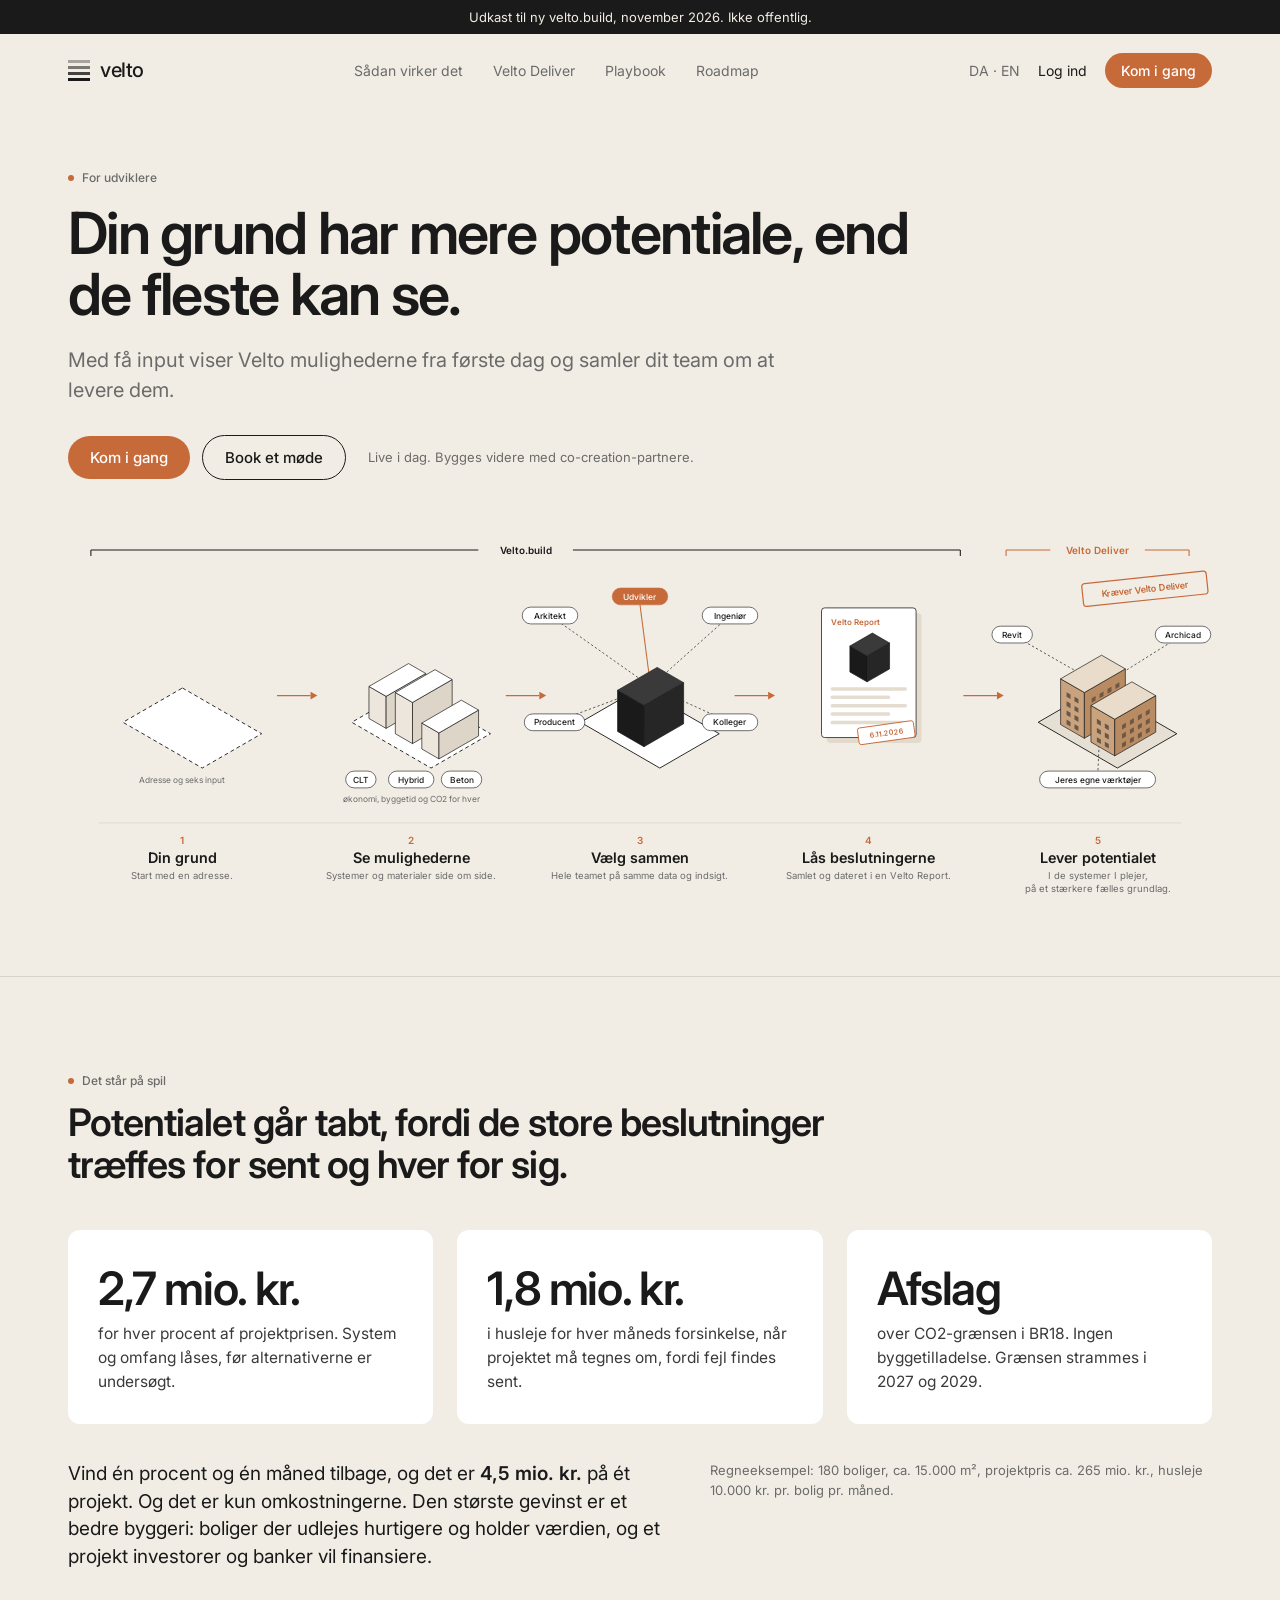
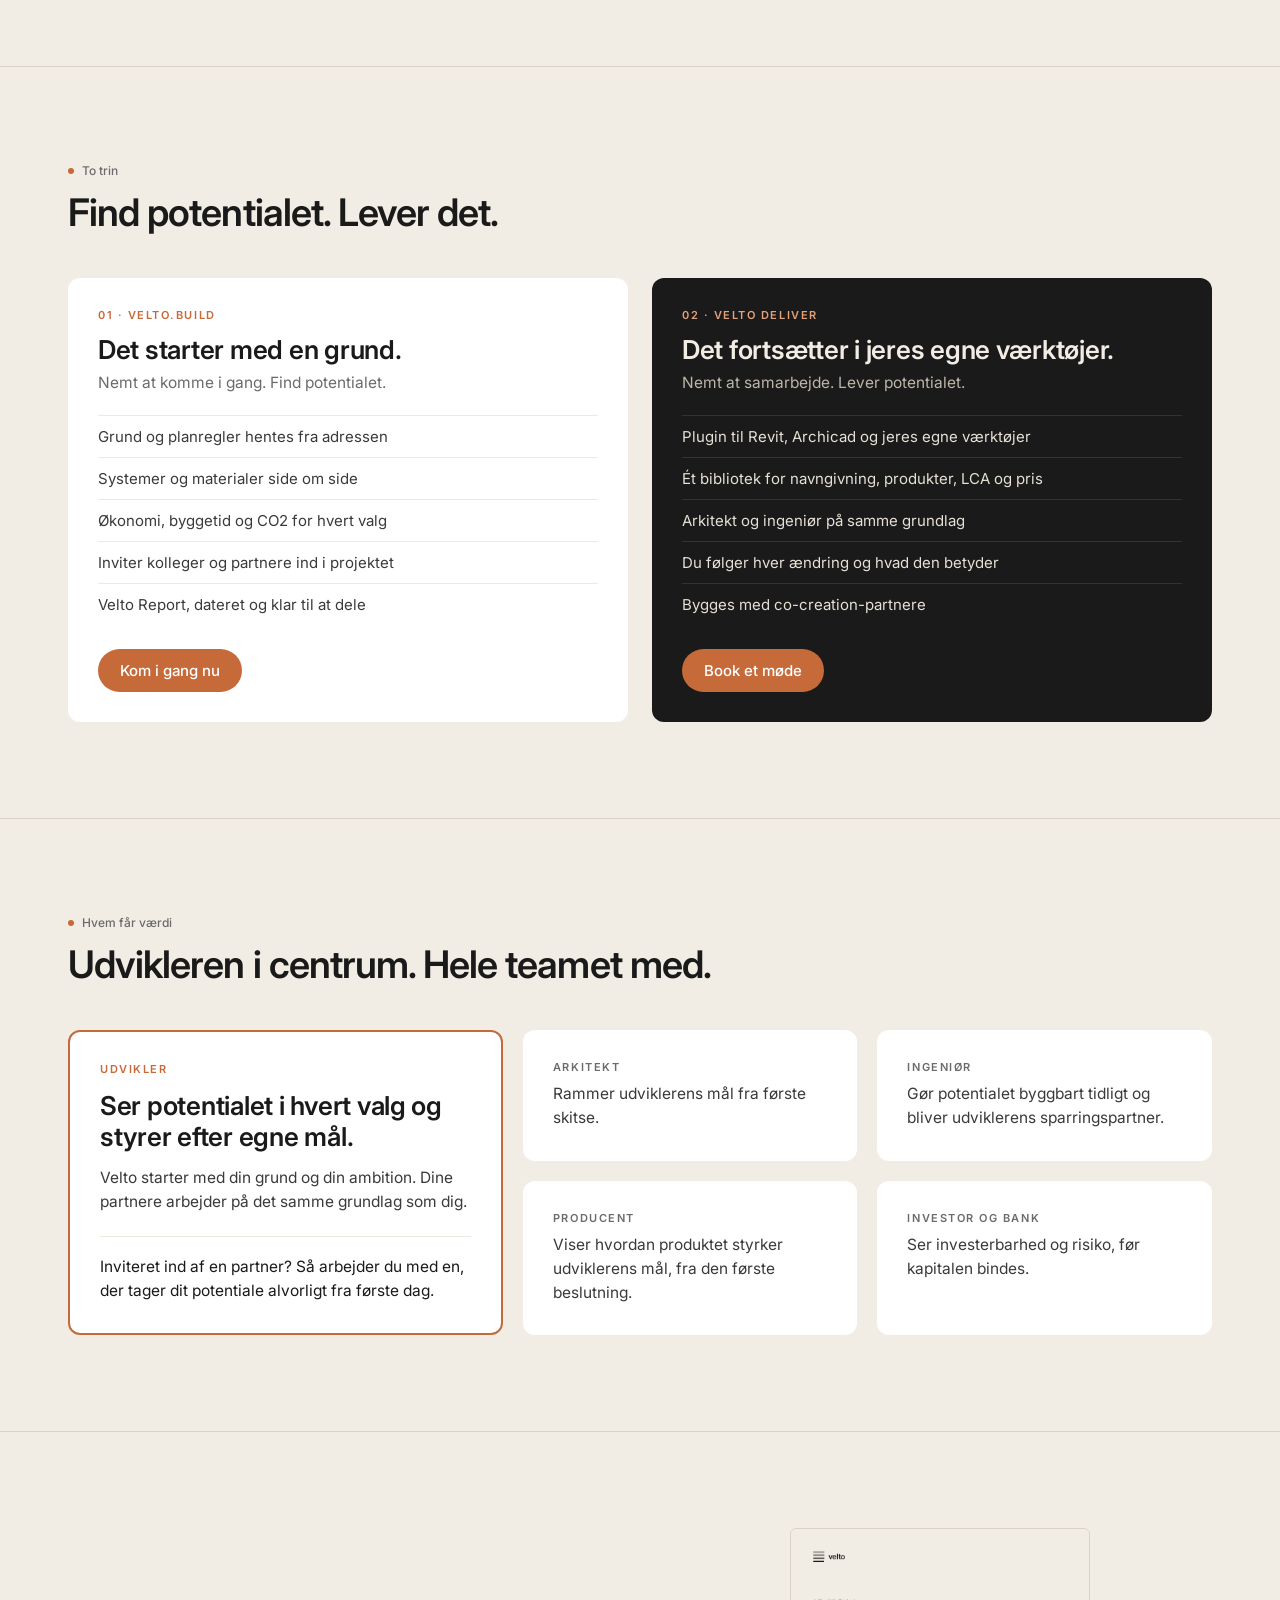
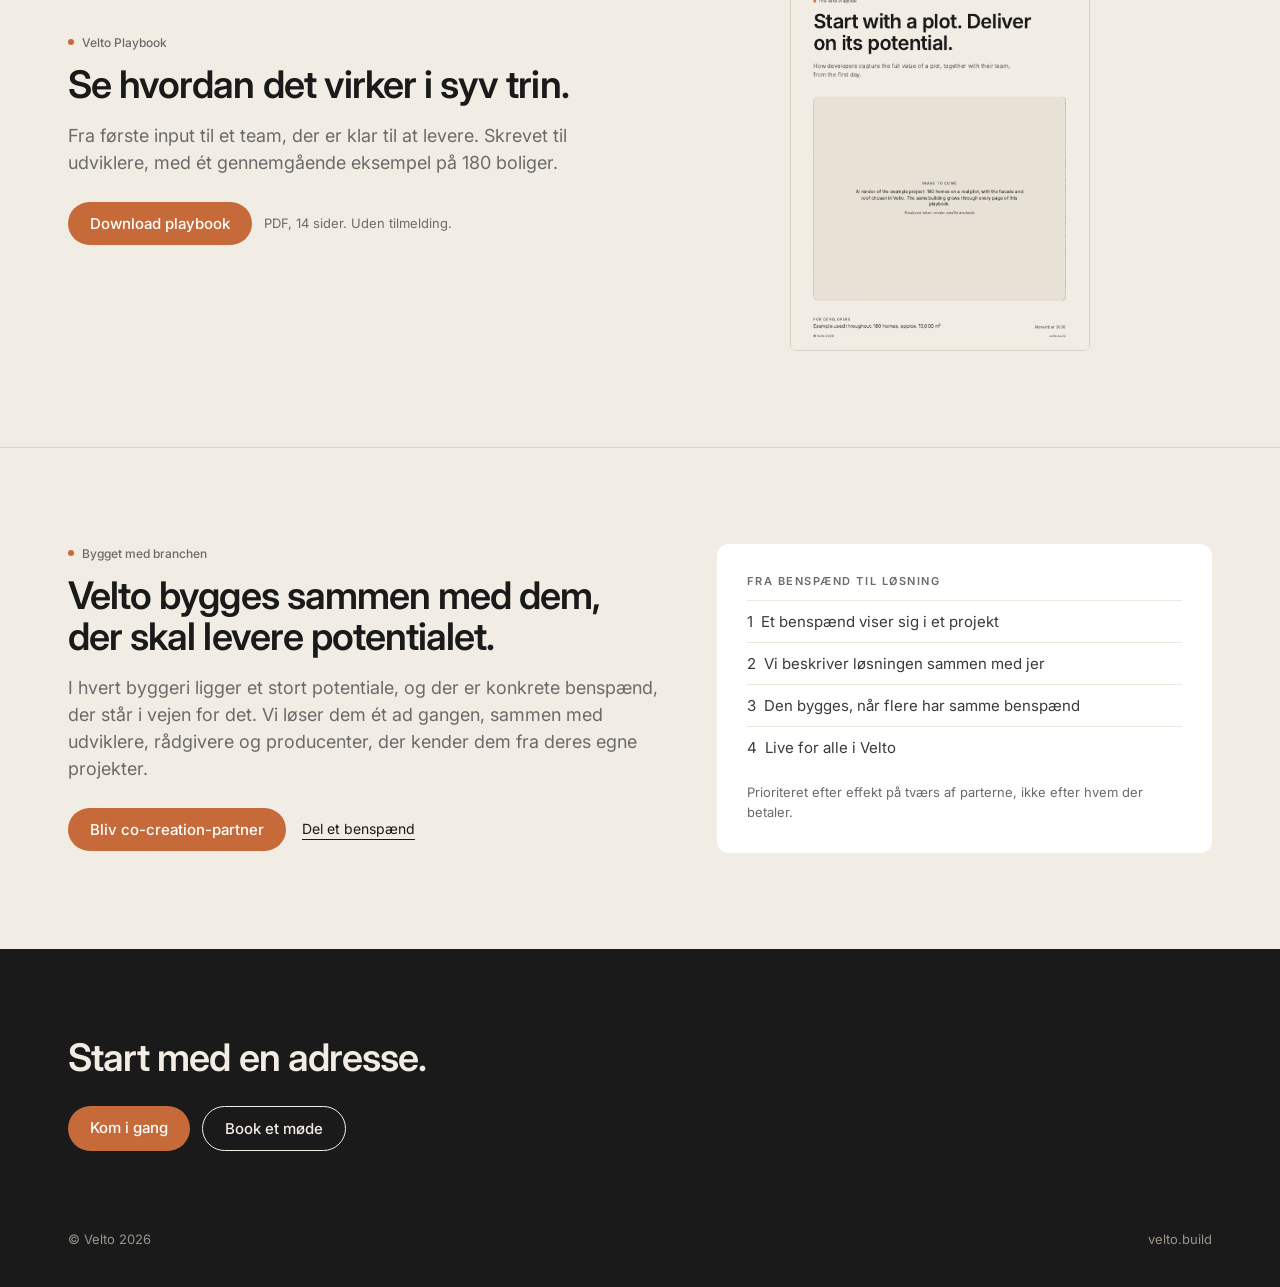
==== index.html @ 4ca46903 "Mobile: single column, stacked five-step model, compact nav" ====
<!doctype html><html lang="da"><head><meta charset="utf-8"><meta name="robots" content="noindex,nofollow"><meta name="viewport" content="width=device-width,initial-scale=1"><title>Velto</title>
<link href="https://fonts.googleapis.com/css2?family=Inter:wght@400;500;600&display=swap" rel="stylesheet">
<style>
:root{--bg:#F2EDE4;--ink:#1A1A1A;--body:#3A3A3A;--muted:#6B6B6B;--ochre:#C76A3A;--line:#D9D2C6}
*{box-sizing:border-box;margin:0;padding:0} body{font-family:Inter,sans-serif;background:var(--bg);color:var(--ink);-webkit-font-smoothing:antialiased}
.w{max-width:1240px;margin:0 auto;padding:0 48px}
nav .w{display:flex;align-items:center;justify-content:space-between;height:72px}
.logo{display:flex;align-items:center;gap:10px;font-size:20px;font-weight:500;letter-spacing:-.02em}
.bars{display:flex;flex-direction:column;gap:3px} .bars span{display:block;width:22px;height:3px;background:var(--ink)}
.bars span:nth-child(1){opacity:.35}.bars span:nth-child(2){opacity:.55}.bars span:nth-child(3){opacity:.8}
.links{display:flex;gap:30px;font-size:14px;color:var(--muted)} .right{display:flex;gap:18px;align-items:center;font-size:14px}
.btn{display:inline-block;background:var(--ochre);color:#fff;font-weight:500;font-size:15px;padding:12px 22px;border-radius:999px}
.btn.o{background:transparent;color:var(--ink);border:1px solid var(--ink)} .btn.s{padding:9px 16px;font-size:14px}
.eb{font-size:12px;color:var(--muted);display:flex;gap:8px;align-items:center;font-weight:500} .eb:before{content:"";width:6px;height:6px;border-radius:50%;background:var(--ochre)}
h1{font-size:58px;font-weight:600;letter-spacing:-.03em;line-height:1.05;max-width:900px}
h2{font-size:38px;font-weight:600;letter-spacing:-.025em;line-height:1.1;max-width:820px}
h3{font-size:19px;font-weight:600;letter-spacing:-.01em}
.lead{font-size:20px;line-height:1.5;color:var(--muted);max-width:760px}
p{font-size:15.5px;line-height:1.55;color:var(--body)}
section{padding:96px 0;border-top:1px solid var(--line)}
.card{background:#fff;border-radius:12px;padding:30px}
.stat b{display:block;font-size:46px;font-weight:600;letter-spacing:-.03em}
ul{list-style:none} li{font-size:15px;padding:11px 0;border-top:1px solid #EEE8DE;color:var(--body)}
.tag{display:inline-block;font-size:12px;font-weight:500;padding:4px 10px;border-radius:999px;border:1px solid var(--muted);color:var(--muted)}
.caps{font-size:11px;font-weight:600;letter-spacing:.14em;text-transform:uppercase}
.model-mob{display:none}
@media (max-width:820px){
 .w{padding:0 20px} nav .w{height:60px} .links{display:none} .right>span:first-child,.right>span:nth-child(2){display:none}
 h1{font-size:36px} h2{font-size:28px} .lead{font-size:17px} section{padding:56px 0} header{padding:36px 0 8px!important}
 .card{padding:22px} .stat b{font-size:36px}
 [style*="grid-template-columns"]{grid-template-columns:1fr!important;gap:16px!important}
 [style*="display:flex"]{flex-wrap:wrap}
 .model-desk{display:none} .model-mob{display:block}
 img{max-width:70%;height:auto} footer{padding:56px 0 28px!important}
}
a{color:inherit;text-decoration:none} .draft{background:#1A1A1A;color:#F2EDE4;font-size:13px;text-align:center;padding:9px} @media (max-width:900px){.links{display:none} h1{font-size:40px} .w{padding:0 22px}}</style></head><body><div class="draft">Udkast til ny velto.build, november 2026. Ikke offentlig.</div>
<nav><div class="w"><div class="logo"><div class="bars"><span></span><span></span><span></span><span></span></div>velto</div>
<div class="links"><span>Sådan virker det</span><span>Velto Deliver</span><span>Playbook</span><span>Roadmap</span></div>
<div class="right"><span style="color:var(--muted)">DA · EN</span><a href="https://app.velto.build/login">Log ind</a><a class="btn s" href="https://app.velto.build/signup">Kom i gang</a></div></div></nav>

<header style="padding:64px 0 24px"><div class="w">
<div class="eb">For udviklere</div>
<h1 style="margin-top:18px">Din grund har mere potentiale, end de fleste kan se.</h1>
<p class="lead" style="margin-top:20px">Med få input viser Velto mulighederne fra første dag og samler dit team om at levere dem.</p>
<div style="display:flex;gap:12px;margin-top:30px;align-items:center"><a class="btn" href="https://app.velto.build/signup">Kom i gang</a><span class="btn o">Book et møde</span><span style="font-size:13px;color:var(--muted);margin-left:10px">Live i dag. Bygges videre med co-creation-partnere.</span></div>
<div class="model-desk" style="margin-top:44px"><svg xmlns="http://www.w3.org/2000/svg" viewBox="0 0 1500 520" width="100%"><rect width="100%" fill="#F2EDE4"/><line x1="30" y1="34" x2="1170" y2="34" stroke="#1A1A1A" stroke-width="1.4"/><line x1="30" y1="34" x2="30" y2="42" stroke="#1A1A1A" stroke-width="1.4"/><line x1="1170" y1="34" x2="1170" y2="42" stroke="#1A1A1A" stroke-width="1.4"/><rect x="538.0" y="22" width="124" height="24" fill="#F2EDE4"/><text x="600.0" y="39" text-anchor="middle" font-family="Inter" font-size="13" font-weight="600" fill="#1A1A1A">Velto.build</text><line x1="1230" y1="34" x2="1470" y2="34" stroke="#C76A3A" stroke-width="1.4"/><line x1="1230" y1="34" x2="1230" y2="42" stroke="#C76A3A" stroke-width="1.4"/><line x1="1470" y1="34" x2="1470" y2="42" stroke="#C76A3A" stroke-width="1.4"/><rect x="1288.0" y="22" width="124" height="24" fill="#F2EDE4"/><text x="1350.0" y="39" text-anchor="middle" font-family="Inter" font-size="13" font-weight="600" fill="#C76A3A">Velto Deliver</text><polygon points="150.0,215.0 253.9,275.0 176.0,320.0 72.1,260.0" fill="#FFFFFF" stroke="#1A1A1A" stroke-width="1.2" stroke-dasharray="5 4"/><text x="150" y="340" text-anchor="middle" font-family="Inter" font-size="11" fill="#6B6B6B">Adresse og seks input</text><polygon points="450.0,215.0 553.9,275.0 476.0,320.0 372.1,260.0" fill="#FFFFFF" stroke="#1A1A1A" stroke-width="1.2" stroke-dasharray="5 4"/><polygon points="394.6,255.0 417.1,268.0 417.1,226.0 394.6,213.0" fill="#ECE6DC" stroke="#1A1A1A" stroke-width="0.9" stroke-linejoin="round"/><polygon points="469.1,238.0 417.1,268.0 417.1,226.0 469.1,196.0" fill="#DDD5C8" stroke="#1A1A1A" stroke-width="0.9" stroke-linejoin="round"/><polygon points="446.5,183.0 469.1,196.0 417.1,226.0 394.6,213.0" fill="#FFFFFF" stroke="#1A1A1A" stroke-width="0.9" stroke-linejoin="round"/><polygon points="429.2,275.0 451.7,288.0 451.7,234.0 429.2,221.0" fill="#ECE6DC" stroke="#1A1A1A" stroke-width="0.9" stroke-linejoin="round"/><polygon points="503.7,258.0 451.7,288.0 451.7,234.0 503.7,204.0" fill="#DDD5C8" stroke="#1A1A1A" stroke-width="0.9" stroke-linejoin="round"/><polygon points="481.2,191.0 503.7,204.0 451.7,234.0 429.2,221.0" fill="#FFFFFF" stroke="#1A1A1A" stroke-width="0.9" stroke-linejoin="round"/><polygon points="463.9,295.0 486.4,308.0 486.4,274.0 463.9,261.0" fill="#ECE6DC" stroke="#1A1A1A" stroke-width="0.9" stroke-linejoin="round"/><polygon points="538.3,278.0 486.4,308.0 486.4,274.0 538.3,244.0" fill="#DDD5C8" stroke="#1A1A1A" stroke-width="0.9" stroke-linejoin="round"/><polygon points="515.8,231.0 538.3,244.0 486.4,274.0 463.9,261.0" fill="#FFFFFF" stroke="#1A1A1A" stroke-width="0.9" stroke-linejoin="round"/><rect x="364.1" y="324" width="39.8" height="22" rx="11" fill="#FFFFFF" stroke="#1A1A1A" stroke-width="0.8"/><text x="384" y="339" text-anchor="middle" font-family="Inter" font-size="11" font-weight="500" fill="#1A1A1A">CLT</text><rect x="420.2" y="324" width="59.6" height="22" rx="11" fill="#FFFFFF" stroke="#1A1A1A" stroke-width="0.8"/><text x="450" y="339" text-anchor="middle" font-family="Inter" font-size="11" font-weight="500" fill="#1A1A1A">Hybrid</text><rect x="489.5" y="324" width="53.0" height="22" rx="11" fill="#FFFFFF" stroke="#1A1A1A" stroke-width="0.8"/><text x="516" y="339" text-anchor="middle" font-family="Inter" font-size="11" font-weight="500" fill="#1A1A1A">Beton</text><text x="450" y="365" text-anchor="middle" font-family="Inter" font-size="11" fill="#6B6B6B">økonomi, byggetid og CO2 for hver</text><polygon points="750.0,215.0 853.9,275.0 776.0,320.0 672.1,260.0" fill="#FFFFFF" stroke="#1A1A1A" stroke-width="1.2" /><line x1="632" y1="120" x2="763.9" y2="213.0" stroke="#1A1A1A" stroke-width="0.9" stroke-dasharray="3 3"/><line x1="868" y1="120" x2="763.9" y2="213.0" stroke="#1A1A1A" stroke-width="0.9" stroke-dasharray="3 3"/><line x1="638" y1="260" x2="763.9" y2="213.0" stroke="#1A1A1A" stroke-width="0.9" stroke-dasharray="3 3"/><line x1="868" y1="260" x2="763.9" y2="213.0" stroke="#1A1A1A" stroke-width="0.9" stroke-dasharray="3 3"/><line x1="750" y1="106" x2="763.9" y2="213.0" stroke="#C76A3A" stroke-width="1.4"/><polygon points="720.6,272.0 755.2,292.0 755.2,238.0 720.6,218.0" fill="#1A1A1A" stroke="#1A1A1A" stroke-width="0.9" stroke-linejoin="round"/><polygon points="807.2,262.0 755.2,292.0 755.2,238.0 807.2,208.0" fill="#262626" stroke="#1A1A1A" stroke-width="0.9" stroke-linejoin="round"/><polygon points="772.5,188.0 807.2,208.0 755.2,238.0 720.6,218.0" fill="#3A3A3A" stroke="#1A1A1A" stroke-width="0.9" stroke-linejoin="round"/><rect x="595.6" y="109" width="72.8" height="22" rx="11" fill="#FFFFFF" stroke="#1A1A1A" stroke-width="0.8"/><text x="632" y="124" text-anchor="middle" font-family="Inter" font-size="11" font-weight="500" fill="#1A1A1A">Arkitekt</text><rect x="831.6" y="109" width="72.8" height="22" rx="11" fill="#FFFFFF" stroke="#1A1A1A" stroke-width="0.8"/><text x="868" y="124" text-anchor="middle" font-family="Inter" font-size="11" font-weight="500" fill="#1A1A1A">Ingeniør</text><rect x="598.3" y="249" width="79.4" height="22" rx="11" fill="#FFFFFF" stroke="#1A1A1A" stroke-width="0.8"/><text x="638" y="264" text-anchor="middle" font-family="Inter" font-size="11" font-weight="500" fill="#1A1A1A">Producent</text><rect x="831.6" y="249" width="72.8" height="22" rx="11" fill="#FFFFFF" stroke="#1A1A1A" stroke-width="0.8"/><text x="868" y="264" text-anchor="middle" font-family="Inter" font-size="11" font-weight="500" fill="#1A1A1A">Kolleger</text><rect x="713.6" y="84" width="72.8" height="22" rx="11" fill="#C76A3A" stroke="#C76A3A" stroke-width="0.8"/><text x="750" y="99" text-anchor="middle" font-family="Inter" font-size="11" font-weight="500" fill="#FFFFFF">Udvikler</text><rect x="995" y="117" width="124" height="170" rx="4" fill="#E2DACD"/><rect x="988" y="110" width="124" height="170" rx="4" fill="#FFFFFF" stroke="#1A1A1A" stroke-width="1"/><text x="1000" y="132" font-family="Inter" font-size="10.5" font-weight="600" fill="#C76A3A">Velto Report</text><polygon points="1025.2,194.0 1047.7,207.0 1047.7,173.0 1025.2,160.0" fill="#1A1A1A" stroke="#1A1A1A" stroke-width="0.9" stroke-linejoin="round"/><polygon points="1077.2,190.0 1047.7,207.0 1047.7,173.0 1077.2,156.0" fill="#262626" stroke="#1A1A1A" stroke-width="0.9" stroke-linejoin="round"/><polygon points="1054.7,143.0 1077.2,156.0 1047.7,173.0 1025.2,160.0" fill="#3A3A3A" stroke="#1A1A1A" stroke-width="0.9" stroke-linejoin="round"/><rect x="1000" y="214" width="100" height="4.5" rx="2" fill="#E3DCCF"/><rect x="1000" y="225" width="78" height="4.5" rx="2" fill="#E3DCCF"/><rect x="1000" y="236" width="100" height="4.5" rx="2" fill="#E3DCCF"/><rect x="1000" y="247" width="78" height="4.5" rx="2" fill="#E3DCCF"/><rect x="1000" y="258" width="100" height="4.5" rx="2" fill="#E3DCCF"/><g transform="rotate(-8 1106 272)"><rect x="1036" y="258" width="74" height="22" rx="3" fill="#FFFFFF" stroke="#C76A3A" stroke-width="1.2"/><text x="1073" y="273" text-anchor="middle" font-family="Inter" font-size="9.5" font-weight="600" fill="#C76A3A">6.11.2026</text></g><polygon points="1350.0,215.0 1453.9,275.0 1376.0,320.0 1272.1,260.0" fill="#E6E0D4" stroke="#1A1A1A" stroke-width="1.2" /><line x1="1238" y1="145" x2="1355.2" y2="212.0" stroke="#1A1A1A" stroke-width="0.9" stroke-dasharray="3 3"/><line x1="1462" y1="145" x2="1355.2" y2="212.0" stroke="#1A1A1A" stroke-width="0.9" stroke-dasharray="3 3"/><line x1="1350" y1="335" x2="1355.2" y2="212.0" stroke="#1A1A1A" stroke-width="0.9" stroke-dasharray="3 3"/><polygon points="1301.5,263.0 1332.7,281.0 1332.7,221.0 1301.5,203.0" fill="#C9A27E" stroke="#1A1A1A" stroke-width="0.9" stroke-linejoin="round"/><polygon points="1386.4,250.0 1332.7,281.0 1332.7,221.0 1386.4,190.0" fill="#B88B63" stroke="#1A1A1A" stroke-width="0.9" stroke-linejoin="round"/><polygon points="1355.2,172.0 1386.4,190.0 1332.7,221.0 1301.5,203.0" fill="#E9DCCB" stroke="#1A1A1A" stroke-width="0.9" stroke-linejoin="round"/><polygon points="1309.3,262.5 1314.5,265.5 1314.5,259.5 1309.3,256.5" fill="#1A1A1A" opacity=".55"/><polygon points="1319.7,268.5 1324.9,271.5 1324.9,265.5 1319.7,262.5" fill="#1A1A1A" opacity=".55"/><polygon points="1378.6,249.5 1373.4,252.5 1373.4,246.5 1378.6,243.5" fill="#1A1A1A" opacity=".45"/><polygon points="1368.2,255.5 1363.0,258.5 1363.0,252.5 1368.2,249.5" fill="#1A1A1A" opacity=".45"/><polygon points="1357.8,261.5 1352.6,264.5 1352.6,258.5 1357.8,255.5" fill="#1A1A1A" opacity=".45"/><polygon points="1347.4,267.5 1342.2,270.5 1342.2,264.5 1347.4,261.5" fill="#1A1A1A" opacity=".45"/><polygon points="1309.3,250.5 1314.5,253.5 1314.5,247.5 1309.3,244.5" fill="#1A1A1A" opacity=".55"/><polygon points="1319.7,256.5 1324.9,259.5 1324.9,253.5 1319.7,250.5" fill="#1A1A1A" opacity=".55"/><polygon points="1378.6,237.5 1373.4,240.5 1373.4,234.5 1378.6,231.5" fill="#1A1A1A" opacity=".45"/><polygon points="1368.2,243.5 1363.0,246.5 1363.0,240.5 1368.2,237.5" fill="#1A1A1A" opacity=".45"/><polygon points="1357.8,249.5 1352.6,252.5 1352.6,246.5 1357.8,243.5" fill="#1A1A1A" opacity=".45"/><polygon points="1347.4,255.5 1342.2,258.5 1342.2,252.5 1347.4,249.5" fill="#1A1A1A" opacity=".45"/><polygon points="1309.3,238.5 1314.5,241.5 1314.5,235.5 1309.3,232.5" fill="#1A1A1A" opacity=".55"/><polygon points="1319.7,244.5 1324.9,247.5 1324.9,241.5 1319.7,238.5" fill="#1A1A1A" opacity=".55"/><polygon points="1378.6,225.5 1373.4,228.5 1373.4,222.5 1378.6,219.5" fill="#1A1A1A" opacity=".45"/><polygon points="1368.2,231.5 1363.0,234.5 1363.0,228.5 1368.2,225.5" fill="#1A1A1A" opacity=".45"/><polygon points="1357.8,237.5 1352.6,240.5 1352.6,234.5 1357.8,231.5" fill="#1A1A1A" opacity=".45"/><polygon points="1347.4,243.5 1342.2,246.5 1342.2,240.5 1347.4,237.5" fill="#1A1A1A" opacity=".45"/><polygon points="1309.3,226.5 1314.5,229.5 1314.5,223.5 1309.3,220.5" fill="#1A1A1A" opacity=".55"/><polygon points="1319.7,232.5 1324.9,235.5 1324.9,229.5 1319.7,226.5" fill="#1A1A1A" opacity=".55"/><polygon points="1378.6,213.5 1373.4,216.5 1373.4,210.5 1378.6,207.5" fill="#1A1A1A" opacity=".45"/><polygon points="1368.2,219.5 1363.0,222.5 1363.0,216.5 1368.2,213.5" fill="#1A1A1A" opacity=".45"/><polygon points="1357.8,225.5 1352.6,228.5 1352.6,222.5 1357.8,219.5" fill="#1A1A1A" opacity=".45"/><polygon points="1347.4,231.5 1342.2,234.5 1342.2,228.5 1347.4,225.5" fill="#1A1A1A" opacity=".45"/><polygon points="1341.3,286.0 1372.5,304.0 1372.5,256.0 1341.3,238.0" fill="#C9A27E" stroke="#1A1A1A" stroke-width="0.9" stroke-linejoin="round"/><polygon points="1426.2,273.0 1372.5,304.0 1372.5,256.0 1426.2,225.0" fill="#B88B63" stroke="#1A1A1A" stroke-width="0.9" stroke-linejoin="round"/><polygon points="1395.0,207.0 1426.2,225.0 1372.5,256.0 1341.3,238.0" fill="#E9DCCB" stroke="#1A1A1A" stroke-width="0.9" stroke-linejoin="round"/><polygon points="1349.1,285.5 1354.3,288.5 1354.3,282.5 1349.1,279.5" fill="#1A1A1A" opacity=".55"/><polygon points="1359.5,291.5 1364.7,294.5 1364.7,288.5 1359.5,285.5" fill="#1A1A1A" opacity=".55"/><polygon points="1418.4,272.5 1413.2,275.5 1413.2,269.5 1418.4,266.5" fill="#1A1A1A" opacity=".45"/><polygon points="1408.0,278.5 1402.8,281.5 1402.8,275.5 1408.0,272.5" fill="#1A1A1A" opacity=".45"/><polygon points="1397.6,284.5 1392.4,287.5 1392.4,281.5 1397.6,278.5" fill="#1A1A1A" opacity=".45"/><polygon points="1387.2,290.5 1382.0,293.5 1382.0,287.5 1387.2,284.5" fill="#1A1A1A" opacity=".45"/><polygon points="1349.1,273.5 1354.3,276.5 1354.3,270.5 1349.1,267.5" fill="#1A1A1A" opacity=".55"/><polygon points="1359.5,279.5 1364.7,282.5 1364.7,276.5 1359.5,273.5" fill="#1A1A1A" opacity=".55"/><polygon points="1418.4,260.5 1413.2,263.5 1413.2,257.5 1418.4,254.5" fill="#1A1A1A" opacity=".45"/><polygon points="1408.0,266.5 1402.8,269.5 1402.8,263.5 1408.0,260.5" fill="#1A1A1A" opacity=".45"/><polygon points="1397.6,272.5 1392.4,275.5 1392.4,269.5 1397.6,266.5" fill="#1A1A1A" opacity=".45"/><polygon points="1387.2,278.5 1382.0,281.5 1382.0,275.5 1387.2,272.5" fill="#1A1A1A" opacity=".45"/><polygon points="1349.1,261.5 1354.3,264.5 1354.3,258.5 1349.1,255.5" fill="#1A1A1A" opacity=".55"/><polygon points="1359.5,267.5 1364.7,270.5 1364.7,264.5 1359.5,261.5" fill="#1A1A1A" opacity=".55"/><polygon points="1418.4,248.5 1413.2,251.5 1413.2,245.5 1418.4,242.5" fill="#1A1A1A" opacity=".45"/><polygon points="1408.0,254.5 1402.8,257.5 1402.8,251.5 1408.0,248.5" fill="#1A1A1A" opacity=".45"/><polygon points="1397.6,260.5 1392.4,263.5 1392.4,257.5 1397.6,254.5" fill="#1A1A1A" opacity=".45"/><polygon points="1387.2,266.5 1382.0,269.5 1382.0,263.5 1387.2,260.5" fill="#1A1A1A" opacity=".45"/><rect x="1211.5" y="134" width="53.0" height="22" rx="11" fill="#FFFFFF" stroke="#1A1A1A" stroke-width="0.8"/><text x="1238" y="149" text-anchor="middle" font-family="Inter" font-size="11" font-weight="500" fill="#1A1A1A">Revit</text><rect x="1425.6" y="134" width="72.8" height="22" rx="11" fill="#FFFFFF" stroke="#1A1A1A" stroke-width="0.8"/><text x="1462" y="149" text-anchor="middle" font-family="Inter" font-size="11" font-weight="500" fill="#1A1A1A">Archicad</text><rect x="1274.0" y="324" width="152.0" height="22" rx="11" fill="#FFFFFF" stroke="#1A1A1A" stroke-width="0.8"/><text x="1350" y="339" text-anchor="middle" font-family="Inter" font-size="11" font-weight="500" fill="#1A1A1A">Jeres egne værktøjer</text><g transform="rotate(-6 1412 85)"><rect x="1330" y="70" width="164" height="30" rx="4" fill="#F2EDE4" stroke="#C76A3A" stroke-width="1.6"/><text x="1412" y="90" text-anchor="middle" font-family="Inter" font-size="12" font-weight="600" fill="#C76A3A">Kræver Velto Deliver</text></g><line x1="274" y1="225" x2="318" y2="225" stroke="#C76A3A" stroke-width="1.6"/><polygon points="318,220 327,225 318,230" fill="#C76A3A"/><line x1="574" y1="225" x2="618" y2="225" stroke="#C76A3A" stroke-width="1.6"/><polygon points="618,220 627,225 618,230" fill="#C76A3A"/><line x1="874" y1="225" x2="918" y2="225" stroke="#C76A3A" stroke-width="1.6"/><polygon points="918,220 927,225 918,230" fill="#C76A3A"/><line x1="1174" y1="225" x2="1218" y2="225" stroke="#C76A3A" stroke-width="1.6"/><polygon points="1218,220 1227,225 1218,230" fill="#C76A3A"/><line x1="40" y1="392" x2="1460" y2="392" stroke="#D9D2C6" stroke-width="1"/><text x="150" y="420" text-anchor="middle" font-family="Inter" font-size="13" font-weight="600" fill="#C76A3A">1</text><text x="150" y="444" text-anchor="middle" font-family="Inter" font-size="19" font-weight="600" fill="#1A1A1A">Din grund</text><text x="150" y="466" text-anchor="middle" font-family="Inter" font-size="12.5" fill="#6B6B6B">Start med en adresse.</text><text x="450" y="420" text-anchor="middle" font-family="Inter" font-size="13" font-weight="600" fill="#C76A3A">2</text><text x="450" y="444" text-anchor="middle" font-family="Inter" font-size="19" font-weight="600" fill="#1A1A1A">Se mulighederne</text><text x="450" y="466" text-anchor="middle" font-family="Inter" font-size="12.5" fill="#6B6B6B">Systemer og materialer side om side.</text><text x="750" y="420" text-anchor="middle" font-family="Inter" font-size="13" font-weight="600" fill="#C76A3A">3</text><text x="750" y="444" text-anchor="middle" font-family="Inter" font-size="19" font-weight="600" fill="#1A1A1A">Vælg sammen</text><text x="750" y="466" text-anchor="middle" font-family="Inter" font-size="12.5" fill="#6B6B6B">Hele teamet på samme data og indsigt.</text><text x="1050" y="420" text-anchor="middle" font-family="Inter" font-size="13" font-weight="600" fill="#C76A3A">4</text><text x="1050" y="444" text-anchor="middle" font-family="Inter" font-size="19" font-weight="600" fill="#1A1A1A">Lås beslutningerne</text><text x="1050" y="466" text-anchor="middle" font-family="Inter" font-size="12.5" fill="#6B6B6B">Samlet og dateret i en Velto Report.</text><text x="1350" y="420" text-anchor="middle" font-family="Inter" font-size="13" font-weight="600" fill="#C76A3A">5</text><text x="1350" y="444" text-anchor="middle" font-family="Inter" font-size="19" font-weight="600" fill="#1A1A1A">Lever potentialet</text><text x="1350" y="466" text-anchor="middle" font-family="Inter" font-size="12.5" fill="#6B6B6B">I de systemer I plejer,</text><text x="1350" y="483" text-anchor="middle" font-family="Inter" font-size="12.5" fill="#6B6B6B">på et stærkere fælles grundlag.</text></svg></div><div style="margin-top:28px"><div class="model-mob"><div class="caps" style="border-top:2px solid #1A1A1A;padding-top:8px">Velto.build</div><div style="padding:18px 0 26px;text-align:center"><svg style="width:100%;max-width:360px;height:auto;display:block;margin:0 auto" xmlns="http://www.w3.org/2000/svg" viewBox="-25 155 350 200"><polygon points="150.0,215.0 253.9,275.0 176.0,320.0 72.1,260.0" fill="#FFFFFF" stroke="#1A1A1A" stroke-width="1.2" stroke-dasharray="5 4"/><text x="150" y="340" text-anchor="middle" font-family="Inter" font-size="11" fill="#6B6B6B">Adresse og seks input</text></svg><div style="font-size:13px;font-weight:600;color:#C76A3A;margin-top:6px">1</div><h3 style="font-size:21px">Din grund</h3><p style="color:#6B6B6B;font-size:15px">Start med en adresse.</p></div><div style="padding:18px 0 26px;text-align:center"><svg style="width:100%;max-width:360px;height:auto;display:block;margin:0 auto" xmlns="http://www.w3.org/2000/svg" viewBox="275 145 350 230"><polygon points="450.0,215.0 553.9,275.0 476.0,320.0 372.1,260.0" fill="#FFFFFF" stroke="#1A1A1A" stroke-width="1.2" stroke-dasharray="5 4"/><polygon points="394.6,255.0 417.1,268.0 417.1,226.0 394.6,213.0" fill="#ECE6DC" stroke="#1A1A1A" stroke-width="0.9" stroke-linejoin="round"/><polygon points="469.1,238.0 417.1,268.0 417.1,226.0 469.1,196.0" fill="#DDD5C8" stroke="#1A1A1A" stroke-width="0.9" stroke-linejoin="round"/><polygon points="446.5,183.0 469.1,196.0 417.1,226.0 394.6,213.0" fill="#FFFFFF" stroke="#1A1A1A" stroke-width="0.9" stroke-linejoin="round"/><polygon points="429.2,275.0 451.7,288.0 451.7,234.0 429.2,221.0" fill="#ECE6DC" stroke="#1A1A1A" stroke-width="0.9" stroke-linejoin="round"/><polygon points="503.7,258.0 451.7,288.0 451.7,234.0 503.7,204.0" fill="#DDD5C8" stroke="#1A1A1A" stroke-width="0.9" stroke-linejoin="round"/><polygon points="481.2,191.0 503.7,204.0 451.7,234.0 429.2,221.0" fill="#FFFFFF" stroke="#1A1A1A" stroke-width="0.9" stroke-linejoin="round"/><polygon points="463.9,295.0 486.4,308.0 486.4,274.0 463.9,261.0" fill="#ECE6DC" stroke="#1A1A1A" stroke-width="0.9" stroke-linejoin="round"/><polygon points="538.3,278.0 486.4,308.0 486.4,274.0 538.3,244.0" fill="#DDD5C8" stroke="#1A1A1A" stroke-width="0.9" stroke-linejoin="round"/><polygon points="515.8,231.0 538.3,244.0 486.4,274.0 463.9,261.0" fill="#FFFFFF" stroke="#1A1A1A" stroke-width="0.9" stroke-linejoin="round"/><rect x="364.1" y="324" width="39.8" height="22" rx="11" fill="#FFFFFF" stroke="#1A1A1A" stroke-width="0.8"/><text x="384" y="339" text-anchor="middle" font-family="Inter" font-size="11" font-weight="500" fill="#1A1A1A">CLT</text><rect x="420.2" y="324" width="59.6" height="22" rx="11" fill="#FFFFFF" stroke="#1A1A1A" stroke-width="0.8"/><text x="450" y="339" text-anchor="middle" font-family="Inter" font-size="11" font-weight="500" fill="#1A1A1A">Hybrid</text><rect x="489.5" y="324" width="53.0" height="22" rx="11" fill="#FFFFFF" stroke="#1A1A1A" stroke-width="0.8"/><text x="516" y="339" text-anchor="middle" font-family="Inter" font-size="11" font-weight="500" fill="#1A1A1A">Beton</text><text x="450" y="365" text-anchor="middle" font-family="Inter" font-size="11" fill="#6B6B6B">økonomi, byggetid og CO2 for hver</text></svg><div style="font-size:13px;font-weight:600;color:#C76A3A;margin-top:6px">2</div><h3 style="font-size:21px">Se mulighederne</h3><p style="color:#6B6B6B;font-size:15px">Systemer og materialer side om side.</p></div><div style="padding:18px 0 26px;text-align:center"><svg style="width:100%;max-width:360px;height:auto;display:block;margin:0 auto" xmlns="http://www.w3.org/2000/svg" viewBox="575 73 350 234"><polygon points="750.0,215.0 853.9,275.0 776.0,320.0 672.1,260.0" fill="#FFFFFF" stroke="#1A1A1A" stroke-width="1.2" /><line x1="632" y1="120" x2="763.9" y2="213.0" stroke="#1A1A1A" stroke-width="0.9" stroke-dasharray="3 3"/><line x1="868" y1="120" x2="763.9" y2="213.0" stroke="#1A1A1A" stroke-width="0.9" stroke-dasharray="3 3"/><line x1="638" y1="260" x2="763.9" y2="213.0" stroke="#1A1A1A" stroke-width="0.9" stroke-dasharray="3 3"/><line x1="868" y1="260" x2="763.9" y2="213.0" stroke="#1A1A1A" stroke-width="0.9" stroke-dasharray="3 3"/><line x1="750" y1="106" x2="763.9" y2="213.0" stroke="#C76A3A" stroke-width="1.4"/><polygon points="720.6,272.0 755.2,292.0 755.2,238.0 720.6,218.0" fill="#1A1A1A" stroke="#1A1A1A" stroke-width="0.9" stroke-linejoin="round"/><polygon points="807.2,262.0 755.2,292.0 755.2,238.0 807.2,208.0" fill="#262626" stroke="#1A1A1A" stroke-width="0.9" stroke-linejoin="round"/><polygon points="772.5,188.0 807.2,208.0 755.2,238.0 720.6,218.0" fill="#3A3A3A" stroke="#1A1A1A" stroke-width="0.9" stroke-linejoin="round"/><rect x="595.6" y="109" width="72.8" height="22" rx="11" fill="#FFFFFF" stroke="#1A1A1A" stroke-width="0.8"/><text x="632" y="124" text-anchor="middle" font-family="Inter" font-size="11" font-weight="500" fill="#1A1A1A">Arkitekt</text><rect x="831.6" y="109" width="72.8" height="22" rx="11" fill="#FFFFFF" stroke="#1A1A1A" stroke-width="0.8"/><text x="868" y="124" text-anchor="middle" font-family="Inter" font-size="11" font-weight="500" fill="#1A1A1A">Ingeniør</text><rect x="598.3" y="249" width="79.4" height="22" rx="11" fill="#FFFFFF" stroke="#1A1A1A" stroke-width="0.8"/><text x="638" y="264" text-anchor="middle" font-family="Inter" font-size="11" font-weight="500" fill="#1A1A1A">Producent</text><rect x="831.6" y="249" width="72.8" height="22" rx="11" fill="#FFFFFF" stroke="#1A1A1A" stroke-width="0.8"/><text x="868" y="264" text-anchor="middle" font-family="Inter" font-size="11" font-weight="500" fill="#1A1A1A">Kolleger</text><rect x="713.6" y="84" width="72.8" height="22" rx="11" fill="#C76A3A" stroke="#C76A3A" stroke-width="0.8"/><text x="750" y="99" text-anchor="middle" font-family="Inter" font-size="11" font-weight="500" fill="#FFFFFF">Udvikler</text></svg><div style="font-size:13px;font-weight:600;color:#C76A3A;margin-top:6px">3</div><h3 style="font-size:21px">Vælg sammen</h3><p style="color:#6B6B6B;font-size:15px">Hele teamet på samme data og indsigt.</p></div><div style="padding:18px 0 26px;text-align:center"><svg style="width:100%;max-width:360px;height:auto;display:block;margin:0 auto" xmlns="http://www.w3.org/2000/svg" viewBox="875 100 350 197"><rect x="995" y="117" width="124" height="170" rx="4" fill="#E2DACD"/><rect x="988" y="110" width="124" height="170" rx="4" fill="#FFFFFF" stroke="#1A1A1A" stroke-width="1"/><text x="1000" y="132" font-family="Inter" font-size="10.5" font-weight="600" fill="#C76A3A">Velto Report</text><polygon points="1025.2,194.0 1047.7,207.0 1047.7,173.0 1025.2,160.0" fill="#1A1A1A" stroke="#1A1A1A" stroke-width="0.9" stroke-linejoin="round"/><polygon points="1077.2,190.0 1047.7,207.0 1047.7,173.0 1077.2,156.0" fill="#262626" stroke="#1A1A1A" stroke-width="0.9" stroke-linejoin="round"/><polygon points="1054.7,143.0 1077.2,156.0 1047.7,173.0 1025.2,160.0" fill="#3A3A3A" stroke="#1A1A1A" stroke-width="0.9" stroke-linejoin="round"/><rect x="1000" y="214" width="100" height="4.5" rx="2" fill="#E3DCCF"/><rect x="1000" y="225" width="78" height="4.5" rx="2" fill="#E3DCCF"/><rect x="1000" y="236" width="100" height="4.5" rx="2" fill="#E3DCCF"/><rect x="1000" y="247" width="78" height="4.5" rx="2" fill="#E3DCCF"/><rect x="1000" y="258" width="100" height="4.5" rx="2" fill="#E3DCCF"/><g transform="rotate(-8 1106 272)"><rect x="1036" y="258" width="74" height="22" rx="3" fill="#FFFFFF" stroke="#C76A3A" stroke-width="1.2"/><text x="1073" y="273" text-anchor="middle" font-family="Inter" font-size="9.5" font-weight="600" fill="#C76A3A">6.11.2026</text></g></svg><div style="font-size:13px;font-weight:600;color:#C76A3A;margin-top:6px">4</div><h3 style="font-size:21px">Lås beslutningerne</h3><p style="color:#6B6B6B;font-size:15px">Samlet og dateret i en Velto Report.</p></div><div class="caps" style="border-top:2px solid #C76A3A;padding-top:8px;color:#C76A3A">Velto Deliver</div><div style="padding:18px 0 26px;text-align:center"><svg style="width:100%;max-width:360px;height:auto;display:block;margin:0 auto" xmlns="http://www.w3.org/2000/svg" viewBox="1175 63 350 290"><polygon points="1350.0,215.0 1453.9,275.0 1376.0,320.0 1272.1,260.0" fill="#E6E0D4" stroke="#1A1A1A" stroke-width="1.2" /><line x1="1238" y1="145" x2="1355.2" y2="212.0" stroke="#1A1A1A" stroke-width="0.9" stroke-dasharray="3 3"/><line x1="1462" y1="145" x2="1355.2" y2="212.0" stroke="#1A1A1A" stroke-width="0.9" stroke-dasharray="3 3"/><line x1="1350" y1="335" x2="1355.2" y2="212.0" stroke="#1A1A1A" stroke-width="0.9" stroke-dasharray="3 3"/><polygon points="1301.5,263.0 1332.7,281.0 1332.7,221.0 1301.5,203.0" fill="#C9A27E" stroke="#1A1A1A" stroke-width="0.9" stroke-linejoin="round"/><polygon points="1386.4,250.0 1332.7,281.0 1332.7,221.0 1386.4,190.0" fill="#B88B63" stroke="#1A1A1A" stroke-width="0.9" stroke-linejoin="round"/><polygon points="1355.2,172.0 1386.4,190.0 1332.7,221.0 1301.5,203.0" fill="#E9DCCB" stroke="#1A1A1A" stroke-width="0.9" stroke-linejoin="round"/><polygon points="1309.3,262.5 1314.5,265.5 1314.5,259.5 1309.3,256.5" fill="#1A1A1A" opacity=".55"/><polygon points="1319.7,268.5 1324.9,271.5 1324.9,265.5 1319.7,262.5" fill="#1A1A1A" opacity=".55"/><polygon points="1378.6,249.5 1373.4,252.5 1373.4,246.5 1378.6,243.5" fill="#1A1A1A" opacity=".45"/><polygon points="1368.2,255.5 1363.0,258.5 1363.0,252.5 1368.2,249.5" fill="#1A1A1A" opacity=".45"/><polygon points="1357.8,261.5 1352.6,264.5 1352.6,258.5 1357.8,255.5" fill="#1A1A1A" opacity=".45"/><polygon points="1347.4,267.5 1342.2,270.5 1342.2,264.5 1347.4,261.5" fill="#1A1A1A" opacity=".45"/><polygon points="1309.3,250.5 1314.5,253.5 1314.5,247.5 1309.3,244.5" fill="#1A1A1A" opacity=".55"/><polygon points="1319.7,256.5 1324.9,259.5 1324.9,253.5 1319.7,250.5" fill="#1A1A1A" opacity=".55"/><polygon points="1378.6,237.5 1373.4,240.5 1373.4,234.5 1378.6,231.5" fill="#1A1A1A" opacity=".45"/><polygon points="1368.2,243.5 1363.0,246.5 1363.0,240.5 1368.2,237.5" fill="#1A1A1A" opacity=".45"/><polygon points="1357.8,249.5 1352.6,252.5 1352.6,246.5 1357.8,243.5" fill="#1A1A1A" opacity=".45"/><polygon points="1347.4,255.5 1342.2,258.5 1342.2,252.5 1347.4,249.5" fill="#1A1A1A" opacity=".45"/><polygon points="1309.3,238.5 1314.5,241.5 1314.5,235.5 1309.3,232.5" fill="#1A1A1A" opacity=".55"/><polygon points="1319.7,244.5 1324.9,247.5 1324.9,241.5 1319.7,238.5" fill="#1A1A1A" opacity=".55"/><polygon points="1378.6,225.5 1373.4,228.5 1373.4,222.5 1378.6,219.5" fill="#1A1A1A" opacity=".45"/><polygon points="1368.2,231.5 1363.0,234.5 1363.0,228.5 1368.2,225.5" fill="#1A1A1A" opacity=".45"/><polygon points="1357.8,237.5 1352.6,240.5 1352.6,234.5 1357.8,231.5" fill="#1A1A1A" opacity=".45"/><polygon points="1347.4,243.5 1342.2,246.5 1342.2,240.5 1347.4,237.5" fill="#1A1A1A" opacity=".45"/><polygon points="1309.3,226.5 1314.5,229.5 1314.5,223.5 1309.3,220.5" fill="#1A1A1A" opacity=".55"/><polygon points="1319.7,232.5 1324.9,235.5 1324.9,229.5 1319.7,226.5" fill="#1A1A1A" opacity=".55"/><polygon points="1378.6,213.5 1373.4,216.5 1373.4,210.5 1378.6,207.5" fill="#1A1A1A" opacity=".45"/><polygon points="1368.2,219.5 1363.0,222.5 1363.0,216.5 1368.2,213.5" fill="#1A1A1A" opacity=".45"/><polygon points="1357.8,225.5 1352.6,228.5 1352.6,222.5 1357.8,219.5" fill="#1A1A1A" opacity=".45"/><polygon points="1347.4,231.5 1342.2,234.5 1342.2,228.5 1347.4,225.5" fill="#1A1A1A" opacity=".45"/><polygon points="1341.3,286.0 1372.5,304.0 1372.5,256.0 1341.3,238.0" fill="#C9A27E" stroke="#1A1A1A" stroke-width="0.9" stroke-linejoin="round"/><polygon points="1426.2,273.0 1372.5,304.0 1372.5,256.0 1426.2,225.0" fill="#B88B63" stroke="#1A1A1A" stroke-width="0.9" stroke-linejoin="round"/><polygon points="1395.0,207.0 1426.2,225.0 1372.5,256.0 1341.3,238.0" fill="#E9DCCB" stroke="#1A1A1A" stroke-width="0.9" stroke-linejoin="round"/><polygon points="1349.1,285.5 1354.3,288.5 1354.3,282.5 1349.1,279.5" fill="#1A1A1A" opacity=".55"/><polygon points="1359.5,291.5 1364.7,294.5 1364.7,288.5 1359.5,285.5" fill="#1A1A1A" opacity=".55"/><polygon points="1418.4,272.5 1413.2,275.5 1413.2,269.5 1418.4,266.5" fill="#1A1A1A" opacity=".45"/><polygon points="1408.0,278.5 1402.8,281.5 1402.8,275.5 1408.0,272.5" fill="#1A1A1A" opacity=".45"/><polygon points="1397.6,284.5 1392.4,287.5 1392.4,281.5 1397.6,278.5" fill="#1A1A1A" opacity=".45"/><polygon points="1387.2,290.5 1382.0,293.5 1382.0,287.5 1387.2,284.5" fill="#1A1A1A" opacity=".45"/><polygon points="1349.1,273.5 1354.3,276.5 1354.3,270.5 1349.1,267.5" fill="#1A1A1A" opacity=".55"/><polygon points="1359.5,279.5 1364.7,282.5 1364.7,276.5 1359.5,273.5" fill="#1A1A1A" opacity=".55"/><polygon points="1418.4,260.5 1413.2,263.5 1413.2,257.5 1418.4,254.5" fill="#1A1A1A" opacity=".45"/><polygon points="1408.0,266.5 1402.8,269.5 1402.8,263.5 1408.0,260.5" fill="#1A1A1A" opacity=".45"/><polygon points="1397.6,272.5 1392.4,275.5 1392.4,269.5 1397.6,266.5" fill="#1A1A1A" opacity=".45"/><polygon points="1387.2,278.5 1382.0,281.5 1382.0,275.5 1387.2,272.5" fill="#1A1A1A" opacity=".45"/><polygon points="1349.1,261.5 1354.3,264.5 1354.3,258.5 1349.1,255.5" fill="#1A1A1A" opacity=".55"/><polygon points="1359.5,267.5 1364.7,270.5 1364.7,264.5 1359.5,261.5" fill="#1A1A1A" opacity=".55"/><polygon points="1418.4,248.5 1413.2,251.5 1413.2,245.5 1418.4,242.5" fill="#1A1A1A" opacity=".45"/><polygon points="1408.0,254.5 1402.8,257.5 1402.8,251.5 1408.0,248.5" fill="#1A1A1A" opacity=".45"/><polygon points="1397.6,260.5 1392.4,263.5 1392.4,257.5 1397.6,254.5" fill="#1A1A1A" opacity=".45"/><polygon points="1387.2,266.5 1382.0,269.5 1382.0,263.5 1387.2,260.5" fill="#1A1A1A" opacity=".45"/><rect x="1211.5" y="134" width="53.0" height="22" rx="11" fill="#FFFFFF" stroke="#1A1A1A" stroke-width="0.8"/><text x="1238" y="149" text-anchor="middle" font-family="Inter" font-size="11" font-weight="500" fill="#1A1A1A">Revit</text><rect x="1425.6" y="134" width="72.8" height="22" rx="11" fill="#FFFFFF" stroke="#1A1A1A" stroke-width="0.8"/><text x="1462" y="149" text-anchor="middle" font-family="Inter" font-size="11" font-weight="500" fill="#1A1A1A">Archicad</text><rect x="1274.0" y="324" width="152.0" height="22" rx="11" fill="#FFFFFF" stroke="#1A1A1A" stroke-width="0.8"/><text x="1350" y="339" text-anchor="middle" font-family="Inter" font-size="11" font-weight="500" fill="#1A1A1A">Jeres egne værktøjer</text><g transform="rotate(-6 1412 85)"><rect x="1330" y="70" width="164" height="30" rx="4" fill="#F2EDE4" stroke="#C76A3A" stroke-width="1.6"/><text x="1412" y="90" text-anchor="middle" font-family="Inter" font-size="12" font-weight="600" fill="#C76A3A">Kræver Velto Deliver</text></g></svg><div style="font-size:13px;font-weight:600;color:#C76A3A;margin-top:6px">5</div><h3 style="font-size:21px">Lever potentialet</h3><p style="color:#6B6B6B;font-size:15px">I de systemer I plejer, på et stærkere fælles grundlag.</p></div></div></div>
</div></header>

<section><div class="w">
<div class="eb">Det står på spil</div>
<h2 style="margin-top:14px">Potentialet går tabt, fordi de store beslutninger træffes for sent og hver for sig.</h2>
<div style="display:grid;grid-template-columns:repeat(3,1fr);gap:24px;margin-top:44px">
<div class="card stat"><b>2,7 mio. kr.</b><p style="margin-top:6px">for hver procent af projektprisen. System og omfang låses, før alternativerne er undersøgt.</p></div>
<div class="card stat"><b>1,8 mio. kr.</b><p style="margin-top:6px">i husleje for hver måneds forsinkelse, når projektet må tegnes om, fordi fejl findes sent.</p></div>
<div class="card stat"><b>Afslag</b><p style="margin-top:6px">over CO2-grænsen i BR18. Ingen byggetilladelse. Grænsen strammes i 2027 og 2029.</p></div>
</div>
<div style="display:grid;grid-template-columns:1.2fr 1fr;gap:40px;margin-top:36px;align-items:start">
<p style="font-size:19px;color:var(--ink);line-height:1.45">Vind én procent og én måned tilbage, og det er <b style="font-weight:600">4,5 mio. kr.</b> på ét projekt. Og det er kun omkostningerne. Den største gevinst er et bedre byggeri: boliger der udlejes hurtigere og holder værdien, og et projekt investorer og banker vil finansiere.</p>
<p style="font-size:13px;color:var(--muted)">Regneeksempel: 180 boliger, ca. 15.000 m², projektpris ca. 265 mio. kr., husleje 10.000 kr. pr. bolig pr. måned.</p>
</div></div></section>

<section><div class="w">
<div class="eb">To trin</div>
<h2 style="margin-top:14px">Find potentialet. Lever det.</h2>
<div style="display:grid;grid-template-columns:1fr 1fr;gap:24px;margin-top:44px">
<div class="card"><div class="caps" style="color:var(--ochre)">01 · Velto.build</div><h3 style="margin-top:12px;font-size:26px">Det starter med en grund.</h3><p style="margin-top:6px;color:var(--muted)">Nemt at komme i gang. Find potentialet.</p>
<ul style="margin-top:20px"><li>Grund og planregler hentes fra adressen</li><li>Systemer og materialer side om side</li><li>Økonomi, byggetid og CO2 for hvert valg</li><li>Inviter kolleger og partnere ind i projektet</li><li>Velto Report, dateret og klar til at dele</li></ul>
<div style="margin-top:24px"><a class="btn" href="https://app.velto.build/signup">Kom i gang nu</a></div></div>
<div class="card" style="background:var(--ink);color:var(--bg)"><div class="caps" style="color:#E3A27A">02 · Velto Deliver</div><h3 style="margin-top:12px;font-size:26px;color:var(--bg)">Det fortsætter i jeres egne værktøjer.</h3><p style="margin-top:6px;color:#BDB6AA">Nemt at samarbejde. Lever potentialet.</p>
<ul style="margin-top:20px"><li style="color:#E6E0D6;border-color:#333">Plugin til Revit, Archicad og jeres egne værktøjer</li><li style="color:#E6E0D6;border-color:#333">Ét bibliotek for navngivning, produkter, LCA og pris</li><li style="color:#E6E0D6;border-color:#333">Arkitekt og ingeniør på samme grundlag</li><li style="color:#E6E0D6;border-color:#333">Du følger hver ændring og hvad den betyder</li><li style="color:#E6E0D6;border-color:#333">Bygges med co-creation-partnere</li></ul>
<div style="margin-top:24px"><span class="btn">Book et møde</span></div></div>
</div></div></section>

<section><div class="w">
<div class="eb">Hvem får værdi</div>
<h2 style="margin-top:14px">Udvikleren i centrum. Hele teamet med.</h2>
<div style="display:grid;grid-template-columns:1.3fr 1fr 1fr;gap:20px;margin-top:44px">
<div class="card" style="grid-row:span 2;border:2px solid var(--ochre)"><div class="caps" style="color:var(--ochre)">Udvikler</div><h3 style="margin-top:14px;font-size:26px;line-height:1.2">Ser potentialet i hvert valg og styrer efter egne mål.</h3><p style="margin-top:14px">Velto starter med din grund og din ambition. Dine partnere arbejder på det samme grundlag som dig.</p>
<p style="margin-top:22px;padding-top:18px;border-top:1px solid #EEE8DE;color:var(--ink)">Inviteret ind af en partner? Så arbejder du med en, der tager dit potentiale alvorligt fra første dag.</p></div>
<div class="card"><div class="caps" style="color:var(--muted)">Arkitekt</div><p style="margin-top:8px">Rammer udviklerens mål fra første skitse.</p></div>
<div class="card"><div class="caps" style="color:var(--muted)">Ingeniør</div><p style="margin-top:8px">Gør potentialet byggbart tidligt og bliver udviklerens sparringspartner.</p></div>
<div class="card"><div class="caps" style="color:var(--muted)">Producent</div><p style="margin-top:8px">Viser hvordan produktet styrker udviklerens mål, fra den første beslutning.</p></div>
<div class="card"><div class="caps" style="color:var(--muted)">Investor og bank</div><p style="margin-top:8px">Ser investerbarhed og risiko, før kapitalen bindes.</p></div>
</div></div></section>

<section><div class="w" style="display:grid;grid-template-columns:1fr 1fr;gap:56px;align-items:center">
<div><div class="eb">Velto Playbook</div><h2 style="margin-top:14px">Se hvordan det virker i syv trin.</h2>
<p class="lead" style="margin-top:16px;font-size:18px">Fra første input til et team, der er klar til at levere. Skrevet til udviklere, med ét gennemgående eksempel på 180 boliger.</p>
<div style="display:flex;gap:12px;margin-top:26px;align-items:center"><a class="btn" href="velto-playbook.pdf" target="_blank">Download playbook</a><span style="font-size:13px;color:var(--muted)">PDF, 14 sider. Uden tilmelding.</span></div></div>
<div style="display:flex;justify-content:center"><img src="pbcover-01.png" style="width:300px;border-radius:6px;border:1px solid var(--line)"></div>
</div></section>

<section><div class="w" style="display:grid;grid-template-columns:1.2fr 1fr;gap:56px;align-items:center">
<div><div class="eb">Bygget med branchen</div><h2 style="margin-top:14px">Velto bygges sammen med dem, der skal levere potentialet.</h2>
<p class="lead" style="margin-top:16px;font-size:18px">I hvert byggeri ligger et stort potentiale, og der er konkrete benspænd, der står i vejen for det. Vi løser dem ét ad gangen, sammen med udviklere, rådgivere og producenter, der kender dem fra deres egne projekter.</p>
<div style="display:flex;gap:16px;margin-top:26px;align-items:center"><span class="btn">Bliv co-creation-partner</span><span style="font-size:14px;color:var(--ink);border-bottom:1px solid var(--ink);padding-bottom:2px">Del et benspænd</span></div></div>
<div class="card"><div class="caps" style="color:var(--muted)">Fra benspænd til løsning</div>
<ul style="margin-top:12px"><li>1 &nbsp;Et benspænd viser sig i et projekt</li><li>2 &nbsp;Vi beskriver løsningen sammen med jer</li><li>3 &nbsp;Den bygges, når flere har samme benspænd</li><li>4 &nbsp;Live for alle i Velto</li></ul>
<p style="margin-top:14px;font-size:13px;color:var(--muted)">Prioriteret efter effekt på tværs af parterne, ikke efter hvem der betaler.</p></div>
</div></section>

<footer style="background:var(--ink);color:var(--bg);padding:88px 0 40px"><div class="w">
<h2 style="color:var(--bg)">Start med en adresse.</h2>
<div style="display:flex;gap:12px;margin-top:28px"><a class="btn" href="https://app.velto.build/signup">Kom i gang</a><span class="btn o" style="color:var(--bg);border-color:var(--bg)">Book et møde</span></div>
<div style="display:flex;justify-content:space-between;margin-top:80px;font-size:13px;color:#9A938A"><span>© Velto 2026</span><span>velto.build</span></div>
</div></footer>
</body></html>
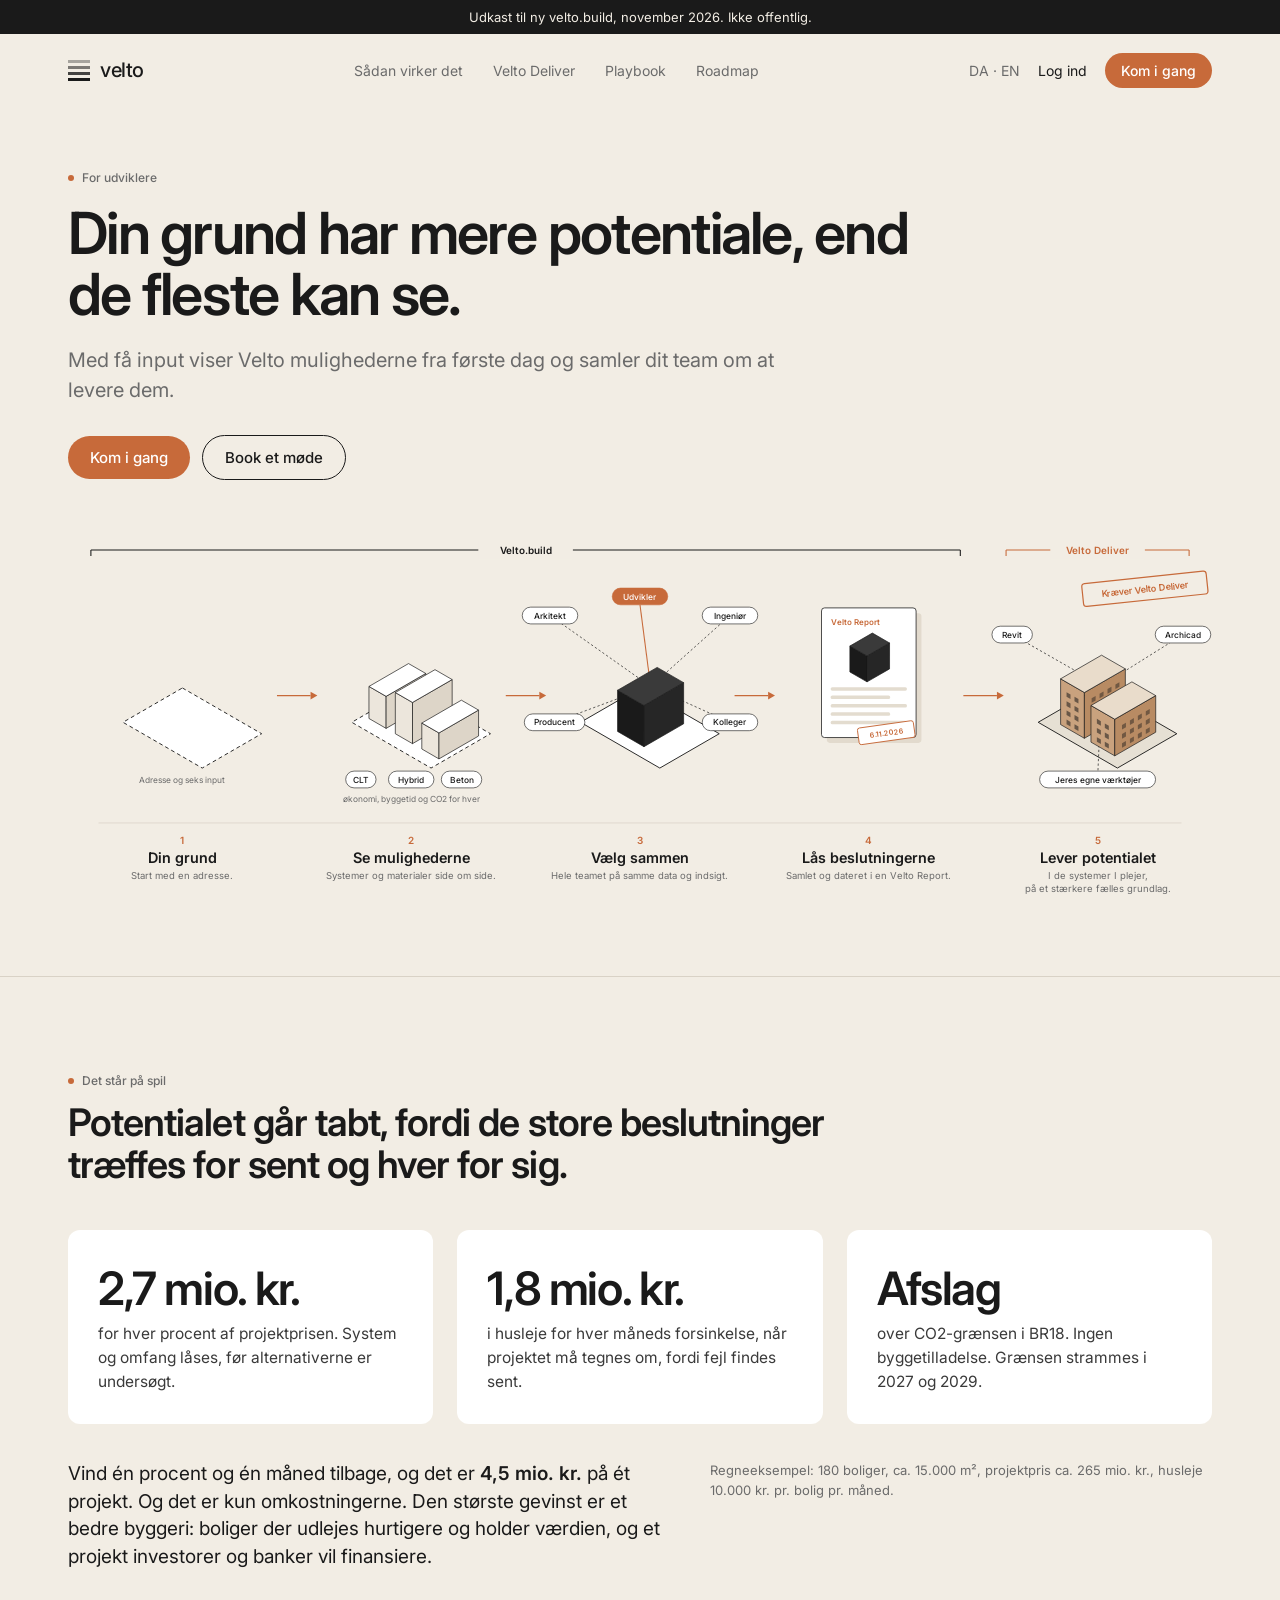
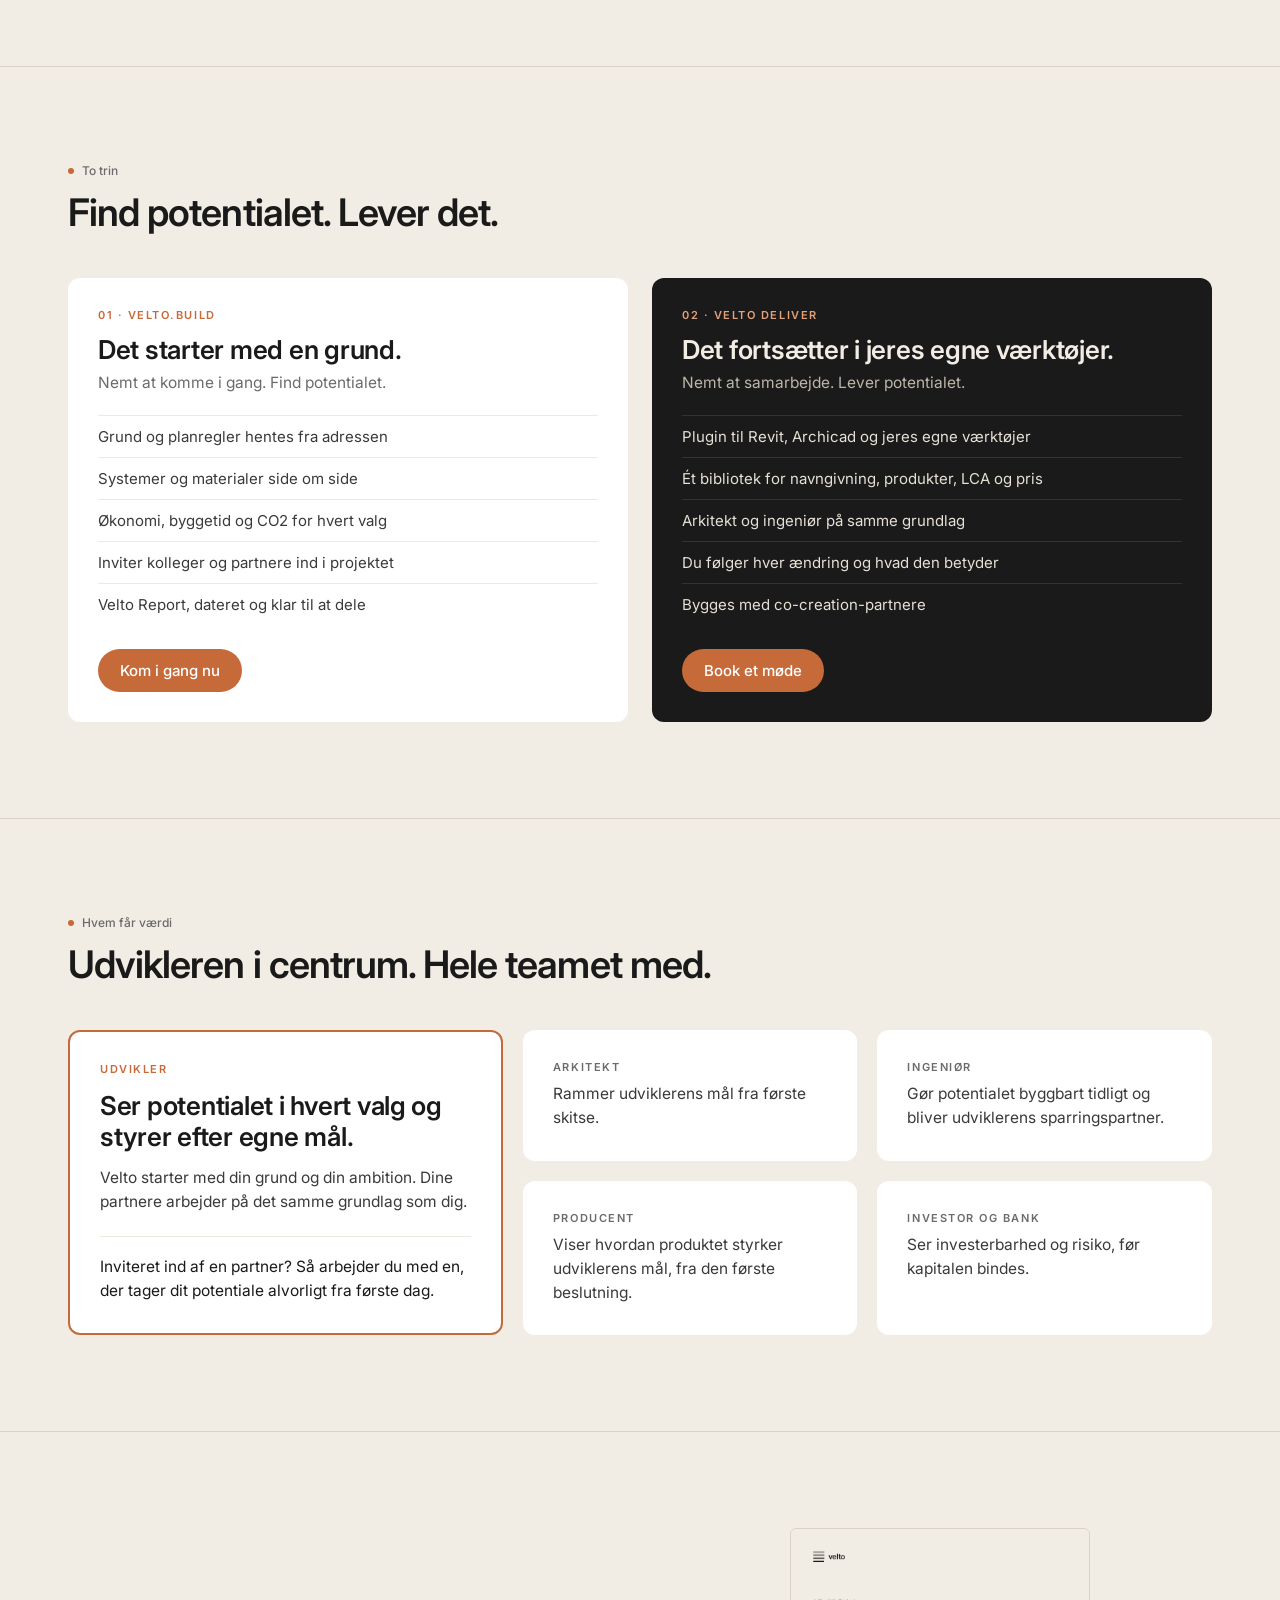
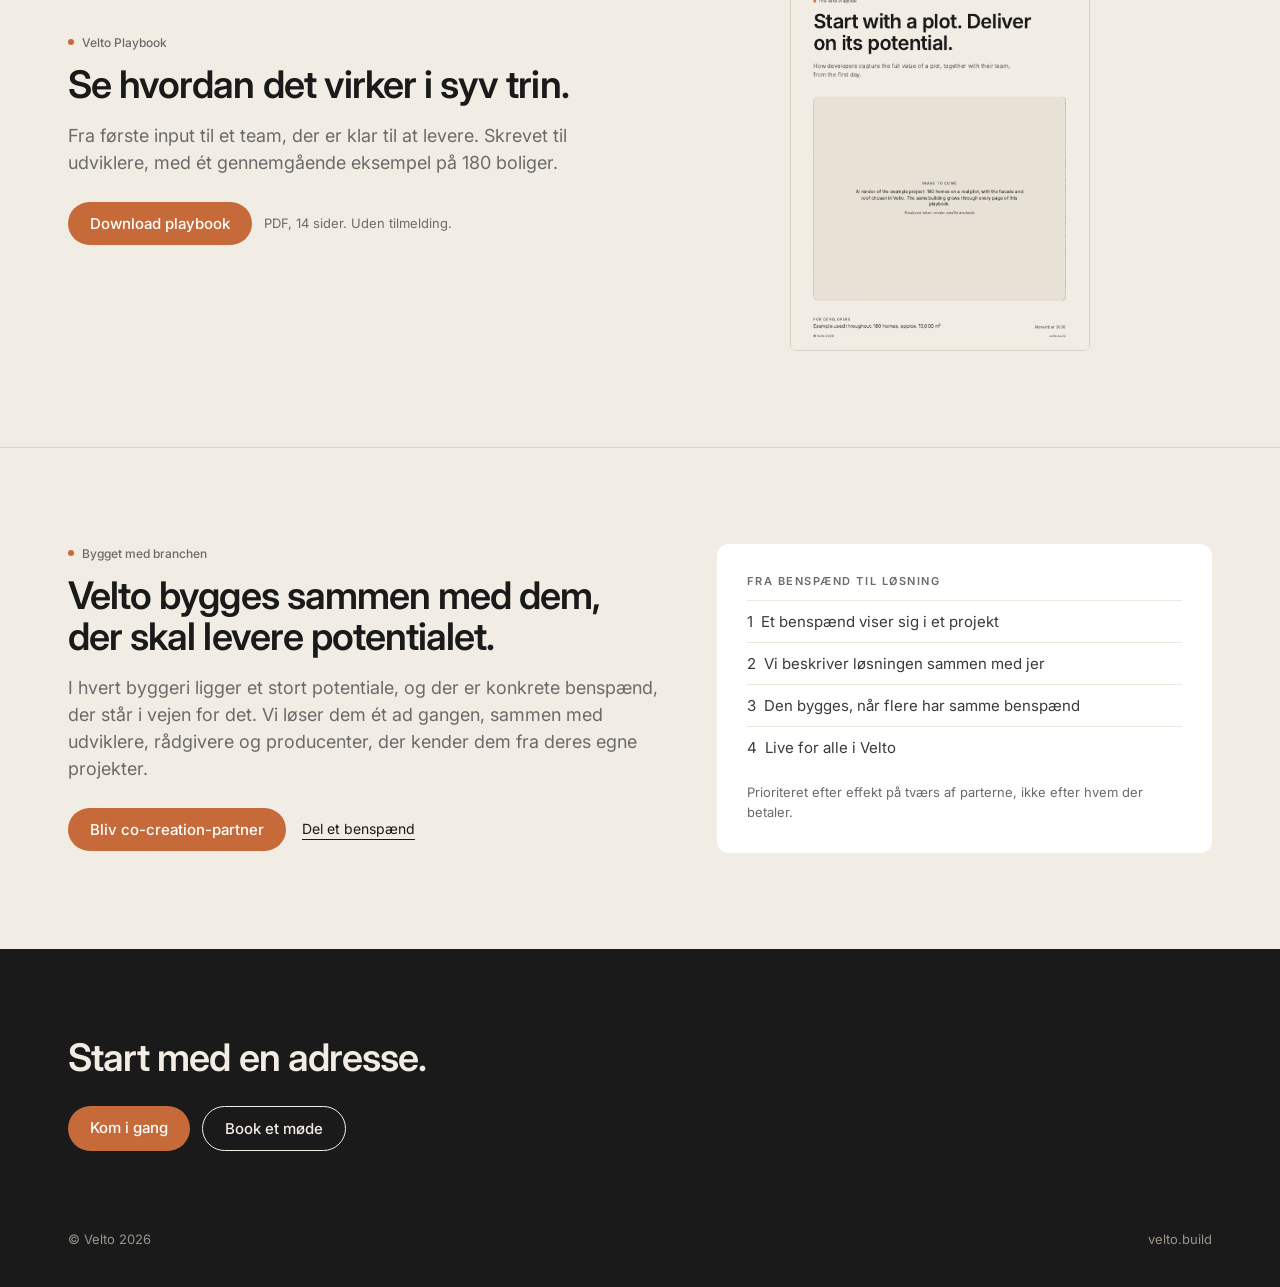
==== commit 8296901b: "Hero: drop the 'Live i dag' line" ====
--- a/index.html
+++ b/index.html
@@ -42,7 +42,7 @@
 <div class="eb">For udviklere</div>
 <h1 style="margin-top:18px">Din grund har mere potentiale, end de fleste kan se.</h1>
 <p class="lead" style="margin-top:20px">Med få input viser Velto mulighederne fra første dag og samler dit team om at levere dem.</p>
-<div style="display:flex;gap:12px;margin-top:30px;align-items:center"><a class="btn" href="https://app.velto.build/signup">Kom i gang</a><span class="btn o">Book et møde</span><span style="font-size:13px;color:var(--muted);margin-left:10px">Live i dag. Bygges videre med co-creation-partnere.</span></div>
+<div style="display:flex;gap:12px;margin-top:30px;align-items:center"><a class="btn" href="https://app.velto.build/signup">Kom i gang</a><span class="btn o">Book et møde</span></div>
 <div class="model-desk" style="margin-top:44px"><svg xmlns="http://www.w3.org/2000/svg" viewBox="0 0 1500 520" width="100%"><rect width="100%" fill="#F2EDE4"/><line x1="30" y1="34" x2="1170" y2="34" stroke="#1A1A1A" stroke-width="1.4"/><line x1="30" y1="34" x2="30" y2="42" stroke="#1A1A1A" stroke-width="1.4"/><line x1="1170" y1="34" x2="1170" y2="42" stroke="#1A1A1A" stroke-width="1.4"/><rect x="538.0" y="22" width="124" height="24" fill="#F2EDE4"/><text x="600.0" y="39" text-anchor="middle" font-family="Inter" font-size="13" font-weight="600" fill="#1A1A1A">Velto.build</text><line x1="1230" y1="34" x2="1470" y2="34" stroke="#C76A3A" stroke-width="1.4"/><line x1="1230" y1="34" x2="1230" y2="42" stroke="#C76A3A" stroke-width="1.4"/><line x1="1470" y1="34" x2="1470" y2="42" stroke="#C76A3A" stroke-width="1.4"/><rect x="1288.0" y="22" width="124" height="24" fill="#F2EDE4"/><text x="1350.0" y="39" text-anchor="middle" font-family="Inter" font-size="13" font-weight="600" fill="#C76A3A">Velto Deliver</text><polygon points="150.0,215.0 253.9,275.0 176.0,320.0 72.1,260.0" fill="#FFFFFF" stroke="#1A1A1A" stroke-width="1.2" stroke-dasharray="5 4"/><text x="150" y="340" text-anchor="middle" font-family="Inter" font-size="11" fill="#6B6B6B">Adresse og seks input</text><polygon points="450.0,215.0 553.9,275.0 476.0,320.0 372.1,260.0" fill="#FFFFFF" stroke="#1A1A1A" stroke-width="1.2" stroke-dasharray="5 4"/><polygon points="394.6,255.0 417.1,268.0 417.1,226.0 394.6,213.0" fill="#ECE6DC" stroke="#1A1A1A" stroke-width="0.9" stroke-linejoin="round"/><polygon points="469.1,238.0 417.1,268.0 417.1,226.0 469.1,196.0" fill="#DDD5C8" stroke="#1A1A1A" stroke-width="0.9" stroke-linejoin="round"/><polygon points="446.5,183.0 469.1,196.0 417.1,226.0 394.6,213.0" fill="#FFFFFF" stroke="#1A1A1A" stroke-width="0.9" stroke-linejoin="round"/><polygon points="429.2,275.0 451.7,288.0 451.7,234.0 429.2,221.0" fill="#ECE6DC" stroke="#1A1A1A" stroke-width="0.9" stroke-linejoin="round"/><polygon points="503.7,258.0 451.7,288.0 451.7,234.0 503.7,204.0" fill="#DDD5C8" stroke="#1A1A1A" stroke-width="0.9" stroke-linejoin="round"/><polygon points="481.2,191.0 503.7,204.0 451.7,234.0 429.2,221.0" fill="#FFFFFF" stroke="#1A1A1A" stroke-width="0.9" stroke-linejoin="round"/><polygon points="463.9,295.0 486.4,308.0 486.4,274.0 463.9,261.0" fill="#ECE6DC" stroke="#1A1A1A" stroke-width="0.9" stroke-linejoin="round"/><polygon points="538.3,278.0 486.4,308.0 486.4,274.0 538.3,244.0" fill="#DDD5C8" stroke="#1A1A1A" stroke-width="0.9" stroke-linejoin="round"/><polygon points="515.8,231.0 538.3,244.0 486.4,274.0 463.9,261.0" fill="#FFFFFF" stroke="#1A1A1A" stroke-width="0.9" stroke-linejoin="round"/><rect x="364.1" y="324" width="39.8" height="22" rx="11" fill="#FFFFFF" stroke="#1A1A1A" stroke-width="0.8"/><text x="384" y="339" text-anchor="middle" font-family="Inter" font-size="11" font-weight="500" fill="#1A1A1A">CLT</text><rect x="420.2" y="324" width="59.6" height="22" rx="11" fill="#FFFFFF" stroke="#1A1A1A" stroke-width="0.8"/><text x="450" y="339" text-anchor="middle" font-family="Inter" font-size="11" font-weight="500" fill="#1A1A1A">Hybrid</text><rect x="489.5" y="324" width="53.0" height="22" rx="11" fill="#FFFFFF" stroke="#1A1A1A" stroke-width="0.8"/><text x="516" y="339" text-anchor="middle" font-family="Inter" font-size="11" font-weight="500" fill="#1A1A1A">Beton</text><text x="450" y="365" text-anchor="middle" font-family="Inter" font-size="11" fill="#6B6B6B">økonomi, byggetid og CO2 for hver</text><polygon points="750.0,215.0 853.9,275.0 776.0,320.0 672.1,260.0" fill="#FFFFFF" stroke="#1A1A1A" stroke-width="1.2" /><line x1="632" y1="120" x2="763.9" y2="213.0" stroke="#1A1A1A" stroke-width="0.9" stroke-dasharray="3 3"/><line x1="868" y1="120" x2="763.9" y2="213.0" stroke="#1A1A1A" stroke-width="0.9" stroke-dasharray="3 3"/><line x1="638" y1="260" x2="763.9" y2="213.0" stroke="#1A1A1A" stroke-width="0.9" stroke-dasharray="3 3"/><line x1="868" y1="260" x2="763.9" y2="213.0" stroke="#1A1A1A" stroke-width="0.9" stroke-dasharray="3 3"/><line x1="750" y1="106" x2="763.9" y2="213.0" stroke="#C76A3A" stroke-width="1.4"/><polygon points="720.6,272.0 755.2,292.0 755.2,238.0 720.6,218.0" fill="#1A1A1A" stroke="#1A1A1A" stroke-width="0.9" stroke-linejoin="round"/><polygon points="807.2,262.0 755.2,292.0 755.2,238.0 807.2,208.0" fill="#262626" stroke="#1A1A1A" stroke-width="0.9" stroke-linejoin="round"/><polygon points="772.5,188.0 807.2,208.0 755.2,238.0 720.6,218.0" fill="#3A3A3A" stroke="#1A1A1A" stroke-width="0.9" stroke-linejoin="round"/><rect x="595.6" y="109" width="72.8" height="22" rx="11" fill="#FFFFFF" stroke="#1A1A1A" stroke-width="0.8"/><text x="632" y="124" text-anchor="middle" font-family="Inter" font-size="11" font-weight="500" fill="#1A1A1A">Arkitekt</text><rect x="831.6" y="109" width="72.8" height="22" rx="11" fill="#FFFFFF" stroke="#1A1A1A" stroke-width="0.8"/><text x="868" y="124" text-anchor="middle" font-family="Inter" font-size="11" font-weight="500" fill="#1A1A1A">Ingeniør</text><rect x="598.3" y="249" width="79.4" height="22" rx="11" fill="#FFFFFF" stroke="#1A1A1A" stroke-width="0.8"/><text x="638" y="264" text-anchor="middle" font-family="Inter" font-size="11" font-weight="500" fill="#1A1A1A">Producent</text><rect x="831.6" y="249" width="72.8" height="22" rx="11" fill="#FFFFFF" stroke="#1A1A1A" stroke-width="0.8"/><text x="868" y="264" text-anchor="middle" font-family="Inter" font-size="11" font-weight="500" fill="#1A1A1A">Kolleger</text><rect x="713.6" y="84" width="72.8" height="22" rx="11" fill="#C76A3A" stroke="#C76A3A" stroke-width="0.8"/><text x="750" y="99" text-anchor="middle" font-family="Inter" font-size="11" font-weight="500" fill="#FFFFFF">Udvikler</text><rect x="995" y="117" width="124" height="170" rx="4" fill="#E2DACD"/><rect x="988" y="110" width="124" height="170" rx="4" fill="#FFFFFF" stroke="#1A1A1A" stroke-width="1"/><text x="1000" y="132" font-family="Inter" font-size="10.5" font-weight="600" fill="#C76A3A">Velto Report</text><polygon points="1025.2,194.0 1047.7,207.0 1047.7,173.0 1025.2,160.0" fill="#1A1A1A" stroke="#1A1A1A" stroke-width="0.9" stroke-linejoin="round"/><polygon points="1077.2,190.0 1047.7,207.0 1047.7,173.0 1077.2,156.0" fill="#262626" stroke="#1A1A1A" stroke-width="0.9" stroke-linejoin="round"/><polygon points="1054.7,143.0 1077.2,156.0 1047.7,173.0 1025.2,160.0" fill="#3A3A3A" stroke="#1A1A1A" stroke-width="0.9" stroke-linejoin="round"/><rect x="1000" y="214" width="100" height="4.5" rx="2" fill="#E3DCCF"/><rect x="1000" y="225" width="78" height="4.5" rx="2" fill="#E3DCCF"/><rect x="1000" y="236" width="100" height="4.5" rx="2" fill="#E3DCCF"/><rect x="1000" y="247" width="78" height="4.5" rx="2" fill="#E3DCCF"/><rect x="1000" y="258" width="100" height="4.5" rx="2" fill="#E3DCCF"/><g transform="rotate(-8 1106 272)"><rect x="1036" y="258" width="74" height="22" rx="3" fill="#FFFFFF" stroke="#C76A3A" stroke-width="1.2"/><text x="1073" y="273" text-anchor="middle" font-family="Inter" font-size="9.5" font-weight="600" fill="#C76A3A">6.11.2026</text></g><polygon points="1350.0,215.0 1453.9,275.0 1376.0,320.0 1272.1,260.0" fill="#E6E0D4" stroke="#1A1A1A" stroke-width="1.2" /><line x1="1238" y1="145" x2="1355.2" y2="212.0" stroke="#1A1A1A" stroke-width="0.9" stroke-dasharray="3 3"/><line x1="1462" y1="145" x2="1355.2" y2="212.0" stroke="#1A1A1A" stroke-width="0.9" stroke-dasharray="3 3"/><line x1="1350" y1="335" x2="1355.2" y2="212.0" stroke="#1A1A1A" stroke-width="0.9" stroke-dasharray="3 3"/><polygon points="1301.5,263.0 1332.7,281.0 1332.7,221.0 1301.5,203.0" fill="#C9A27E" stroke="#1A1A1A" stroke-width="0.9" stroke-linejoin="round"/><polygon points="1386.4,250.0 1332.7,281.0 1332.7,221.0 1386.4,190.0" fill="#B88B63" stroke="#1A1A1A" stroke-width="0.9" stroke-linejoin="round"/><polygon points="1355.2,172.0 1386.4,190.0 1332.7,221.0 1301.5,203.0" fill="#E9DCCB" stroke="#1A1A1A" stroke-width="0.9" stroke-linejoin="round"/><polygon points="1309.3,262.5 1314.5,265.5 1314.5,259.5 1309.3,256.5" fill="#1A1A1A" opacity=".55"/><polygon points="1319.7,268.5 1324.9,271.5 1324.9,265.5 1319.7,262.5" fill="#1A1A1A" opacity=".55"/><polygon points="1378.6,249.5 1373.4,252.5 1373.4,246.5 1378.6,243.5" fill="#1A1A1A" opacity=".45"/><polygon points="1368.2,255.5 1363.0,258.5 1363.0,252.5 1368.2,249.5" fill="#1A1A1A" opacity=".45"/><polygon points="1357.8,261.5 1352.6,264.5 1352.6,258.5 1357.8,255.5" fill="#1A1A1A" opacity=".45"/><polygon points="1347.4,267.5 1342.2,270.5 1342.2,264.5 1347.4,261.5" fill="#1A1A1A" opacity=".45"/><polygon points="1309.3,250.5 1314.5,253.5 1314.5,247.5 1309.3,244.5" fill="#1A1A1A" opacity=".55"/><polygon points="1319.7,256.5 1324.9,259.5 1324.9,253.5 1319.7,250.5" fill="#1A1A1A" opacity=".55"/><polygon points="1378.6,237.5 1373.4,240.5 1373.4,234.5 1378.6,231.5" fill="#1A1A1A" opacity=".45"/><polygon points="1368.2,243.5 1363.0,246.5 1363.0,240.5 1368.2,237.5" fill="#1A1A1A" opacity=".45"/><polygon points="1357.8,249.5 1352.6,252.5 1352.6,246.5 1357.8,243.5" fill="#1A1A1A" opacity=".45"/><polygon points="1347.4,255.5 1342.2,258.5 1342.2,252.5 1347.4,249.5" fill="#1A1A1A" opacity=".45"/><polygon points="1309.3,238.5 1314.5,241.5 1314.5,235.5 1309.3,232.5" fill="#1A1A1A" opacity=".55"/><polygon points="1319.7,244.5 1324.9,247.5 1324.9,241.5 1319.7,238.5" fill="#1A1A1A" opacity=".55"/><polygon points="1378.6,225.5 1373.4,228.5 1373.4,222.5 1378.6,219.5" fill="#1A1A1A" opacity=".45"/><polygon points="1368.2,231.5 1363.0,234.5 1363.0,228.5 1368.2,225.5" fill="#1A1A1A" opacity=".45"/><polygon points="1357.8,237.5 1352.6,240.5 1352.6,234.5 1357.8,231.5" fill="#1A1A1A" opacity=".45"/><polygon points="1347.4,243.5 1342.2,246.5 1342.2,240.5 1347.4,237.5" fill="#1A1A1A" opacity=".45"/><polygon points="1309.3,226.5 1314.5,229.5 1314.5,223.5 1309.3,220.5" fill="#1A1A1A" opacity=".55"/><polygon points="1319.7,232.5 1324.9,235.5 1324.9,229.5 1319.7,226.5" fill="#1A1A1A" opacity=".55"/><polygon points="1378.6,213.5 1373.4,216.5 1373.4,210.5 1378.6,207.5" fill="#1A1A1A" opacity=".45"/><polygon points="1368.2,219.5 1363.0,222.5 1363.0,216.5 1368.2,213.5" fill="#1A1A1A" opacity=".45"/><polygon points="1357.8,225.5 1352.6,228.5 1352.6,222.5 1357.8,219.5" fill="#1A1A1A" opacity=".45"/><polygon points="1347.4,231.5 1342.2,234.5 1342.2,228.5 1347.4,225.5" fill="#1A1A1A" opacity=".45"/><polygon points="1341.3,286.0 1372.5,304.0 1372.5,256.0 1341.3,238.0" fill="#C9A27E" stroke="#1A1A1A" stroke-width="0.9" stroke-linejoin="round"/><polygon points="1426.2,273.0 1372.5,304.0 1372.5,256.0 1426.2,225.0" fill="#B88B63" stroke="#1A1A1A" stroke-width="0.9" stroke-linejoin="round"/><polygon points="1395.0,207.0 1426.2,225.0 1372.5,256.0 1341.3,238.0" fill="#E9DCCB" stroke="#1A1A1A" stroke-width="0.9" stroke-linejoin="round"/><polygon points="1349.1,285.5 1354.3,288.5 1354.3,282.5 1349.1,279.5" fill="#1A1A1A" opacity=".55"/><polygon points="1359.5,291.5 1364.7,294.5 1364.7,288.5 1359.5,285.5" fill="#1A1A1A" opacity=".55"/><polygon points="1418.4,272.5 1413.2,275.5 1413.2,269.5 1418.4,266.5" fill="#1A1A1A" opacity=".45"/><polygon points="1408.0,278.5 1402.8,281.5 1402.8,275.5 1408.0,272.5" fill="#1A1A1A" opacity=".45"/><polygon points="1397.6,284.5 1392.4,287.5 1392.4,281.5 1397.6,278.5" fill="#1A1A1A" opacity=".45"/><polygon points="1387.2,290.5 1382.0,293.5 1382.0,287.5 1387.2,284.5" fill="#1A1A1A" opacity=".45"/><polygon points="1349.1,273.5 1354.3,276.5 1354.3,270.5 1349.1,267.5" fill="#1A1A1A" opacity=".55"/><polygon points="1359.5,279.5 1364.7,282.5 1364.7,276.5 1359.5,273.5" fill="#1A1A1A" opacity=".55"/><polygon points="1418.4,260.5 1413.2,263.5 1413.2,257.5 1418.4,254.5" fill="#1A1A1A" opacity=".45"/><polygon points="1408.0,266.5 1402.8,269.5 1402.8,263.5 1408.0,260.5" fill="#1A1A1A" opacity=".45"/><polygon points="1397.6,272.5 1392.4,275.5 1392.4,269.5 1397.6,266.5" fill="#1A1A1A" opacity=".45"/><polygon points="1387.2,278.5 1382.0,281.5 1382.0,275.5 1387.2,272.5" fill="#1A1A1A" opacity=".45"/><polygon points="1349.1,261.5 1354.3,264.5 1354.3,258.5 1349.1,255.5" fill="#1A1A1A" opacity=".55"/><polygon points="1359.5,267.5 1364.7,270.5 1364.7,264.5 1359.5,261.5" fill="#1A1A1A" opacity=".55"/><polygon points="1418.4,248.5 1413.2,251.5 1413.2,245.5 1418.4,242.5" fill="#1A1A1A" opacity=".45"/><polygon points="1408.0,254.5 1402.8,257.5 1402.8,251.5 1408.0,248.5" fill="#1A1A1A" opacity=".45"/><polygon points="1397.6,260.5 1392.4,263.5 1392.4,257.5 1397.6,254.5" fill="#1A1A1A" opacity=".45"/><polygon points="1387.2,266.5 1382.0,269.5 1382.0,263.5 1387.2,260.5" fill="#1A1A1A" opacity=".45"/><rect x="1211.5" y="134" width="53.0" height="22" rx="11" fill="#FFFFFF" stroke="#1A1A1A" stroke-width="0.8"/><text x="1238" y="149" text-anchor="middle" font-family="Inter" font-size="11" font-weight="500" fill="#1A1A1A">Revit</text><rect x="1425.6" y="134" width="72.8" height="22" rx="11" fill="#FFFFFF" stroke="#1A1A1A" stroke-width="0.8"/><text x="1462" y="149" text-anchor="middle" font-family="Inter" font-size="11" font-weight="500" fill="#1A1A1A">Archicad</text><rect x="1274.0" y="324" width="152.0" height="22" rx="11" fill="#FFFFFF" stroke="#1A1A1A" stroke-width="0.8"/><text x="1350" y="339" text-anchor="middle" font-family="Inter" font-size="11" font-weight="500" fill="#1A1A1A">Jeres egne værktøjer</text><g transform="rotate(-6 1412 85)"><rect x="1330" y="70" width="164" height="30" rx="4" fill="#F2EDE4" stroke="#C76A3A" stroke-width="1.6"/><text x="1412" y="90" text-anchor="middle" font-family="Inter" font-size="12" font-weight="600" fill="#C76A3A">Kræver Velto Deliver</text></g><line x1="274" y1="225" x2="318" y2="225" stroke="#C76A3A" stroke-width="1.6"/><polygon points="318,220 327,225 318,230" fill="#C76A3A"/><line x1="574" y1="225" x2="618" y2="225" stroke="#C76A3A" stroke-width="1.6"/><polygon points="618,220 627,225 618,230" fill="#C76A3A"/><line x1="874" y1="225" x2="918" y2="225" stroke="#C76A3A" stroke-width="1.6"/><polygon points="918,220 927,225 918,230" fill="#C76A3A"/><line x1="1174" y1="225" x2="1218" y2="225" stroke="#C76A3A" stroke-width="1.6"/><polygon points="1218,220 1227,225 1218,230" fill="#C76A3A"/><line x1="40" y1="392" x2="1460" y2="392" stroke="#D9D2C6" stroke-width="1"/><text x="150" y="420" text-anchor="middle" font-family="Inter" font-size="13" font-weight="600" fill="#C76A3A">1</text><text x="150" y="444" text-anchor="middle" font-family="Inter" font-size="19" font-weight="600" fill="#1A1A1A">Din grund</text><text x="150" y="466" text-anchor="middle" font-family="Inter" font-size="12.5" fill="#6B6B6B">Start med en adresse.</text><text x="450" y="420" text-anchor="middle" font-family="Inter" font-size="13" font-weight="600" fill="#C76A3A">2</text><text x="450" y="444" text-anchor="middle" font-family="Inter" font-size="19" font-weight="600" fill="#1A1A1A">Se mulighederne</text><text x="450" y="466" text-anchor="middle" font-family="Inter" font-size="12.5" fill="#6B6B6B">Systemer og materialer side om side.</text><text x="750" y="420" text-anchor="middle" font-family="Inter" font-size="13" font-weight="600" fill="#C76A3A">3</text><text x="750" y="444" text-anchor="middle" font-family="Inter" font-size="19" font-weight="600" fill="#1A1A1A">Vælg sammen</text><text x="750" y="466" text-anchor="middle" font-family="Inter" font-size="12.5" fill="#6B6B6B">Hele teamet på samme data og indsigt.</text><text x="1050" y="420" text-anchor="middle" font-family="Inter" font-size="13" font-weight="600" fill="#C76A3A">4</text><text x="1050" y="444" text-anchor="middle" font-family="Inter" font-size="19" font-weight="600" fill="#1A1A1A">Lås beslutningerne</text><text x="1050" y="466" text-anchor="middle" font-family="Inter" font-size="12.5" fill="#6B6B6B">Samlet og dateret i en Velto Report.</text><text x="1350" y="420" text-anchor="middle" font-family="Inter" font-size="13" font-weight="600" fill="#C76A3A">5</text><text x="1350" y="444" text-anchor="middle" font-family="Inter" font-size="19" font-weight="600" fill="#1A1A1A">Lever potentialet</text><text x="1350" y="466" text-anchor="middle" font-family="Inter" font-size="12.5" fill="#6B6B6B">I de systemer I plejer,</text><text x="1350" y="483" text-anchor="middle" font-family="Inter" font-size="12.5" fill="#6B6B6B">på et stærkere fælles grundlag.</text></svg></div><div style="margin-top:28px"><div class="model-mob"><div class="caps" style="border-top:2px solid #1A1A1A;padding-top:8px">Velto.build</div><div style="padding:18px 0 26px;text-align:center"><svg style="width:100%;max-width:360px;height:auto;display:block;margin:0 auto" xmlns="http://www.w3.org/2000/svg" viewBox="-25 155 350 200"><polygon points="150.0,215.0 253.9,275.0 176.0,320.0 72.1,260.0" fill="#FFFFFF" stroke="#1A1A1A" stroke-width="1.2" stroke-dasharray="5 4"/><text x="150" y="340" text-anchor="middle" font-family="Inter" font-size="11" fill="#6B6B6B">Adresse og seks input</text></svg><div style="font-size:13px;font-weight:600;color:#C76A3A;margin-top:6px">1</div><h3 style="font-size:21px">Din grund</h3><p style="color:#6B6B6B;font-size:15px">Start med en adresse.</p></div><div style="padding:18px 0 26px;text-align:center"><svg style="width:100%;max-width:360px;height:auto;display:block;margin:0 auto" xmlns="http://www.w3.org/2000/svg" viewBox="275 145 350 230"><polygon points="450.0,215.0 553.9,275.0 476.0,320.0 372.1,260.0" fill="#FFFFFF" stroke="#1A1A1A" stroke-width="1.2" stroke-dasharray="5 4"/><polygon points="394.6,255.0 417.1,268.0 417.1,226.0 394.6,213.0" fill="#ECE6DC" stroke="#1A1A1A" stroke-width="0.9" stroke-linejoin="round"/><polygon points="469.1,238.0 417.1,268.0 417.1,226.0 469.1,196.0" fill="#DDD5C8" stroke="#1A1A1A" stroke-width="0.9" stroke-linejoin="round"/><polygon points="446.5,183.0 469.1,196.0 417.1,226.0 394.6,213.0" fill="#FFFFFF" stroke="#1A1A1A" stroke-width="0.9" stroke-linejoin="round"/><polygon points="429.2,275.0 451.7,288.0 451.7,234.0 429.2,221.0" fill="#ECE6DC" stroke="#1A1A1A" stroke-width="0.9" stroke-linejoin="round"/><polygon points="503.7,258.0 451.7,288.0 451.7,234.0 503.7,204.0" fill="#DDD5C8" stroke="#1A1A1A" stroke-width="0.9" stroke-linejoin="round"/><polygon points="481.2,191.0 503.7,204.0 451.7,234.0 429.2,221.0" fill="#FFFFFF" stroke="#1A1A1A" stroke-width="0.9" stroke-linejoin="round"/><polygon points="463.9,295.0 486.4,308.0 486.4,274.0 463.9,261.0" fill="#ECE6DC" stroke="#1A1A1A" stroke-width="0.9" stroke-linejoin="round"/><polygon points="538.3,278.0 486.4,308.0 486.4,274.0 538.3,244.0" fill="#DDD5C8" stroke="#1A1A1A" stroke-width="0.9" stroke-linejoin="round"/><polygon points="515.8,231.0 538.3,244.0 486.4,274.0 463.9,261.0" fill="#FFFFFF" stroke="#1A1A1A" stroke-width="0.9" stroke-linejoin="round"/><rect x="364.1" y="324" width="39.8" height="22" rx="11" fill="#FFFFFF" stroke="#1A1A1A" stroke-width="0.8"/><text x="384" y="339" text-anchor="middle" font-family="Inter" font-size="11" font-weight="500" fill="#1A1A1A">CLT</text><rect x="420.2" y="324" width="59.6" height="22" rx="11" fill="#FFFFFF" stroke="#1A1A1A" stroke-width="0.8"/><text x="450" y="339" text-anchor="middle" font-family="Inter" font-size="11" font-weight="500" fill="#1A1A1A">Hybrid</text><rect x="489.5" y="324" width="53.0" height="22" rx="11" fill="#FFFFFF" stroke="#1A1A1A" stroke-width="0.8"/><text x="516" y="339" text-anchor="middle" font-family="Inter" font-size="11" font-weight="500" fill="#1A1A1A">Beton</text><text x="450" y="365" text-anchor="middle" font-family="Inter" font-size="11" fill="#6B6B6B">økonomi, byggetid og CO2 for hver</text></svg><div style="font-size:13px;font-weight:600;color:#C76A3A;margin-top:6px">2</div><h3 style="font-size:21px">Se mulighederne</h3><p style="color:#6B6B6B;font-size:15px">Systemer og materialer side om side.</p></div><div style="padding:18px 0 26px;text-align:center"><svg style="width:100%;max-width:360px;height:auto;display:block;margin:0 auto" xmlns="http://www.w3.org/2000/svg" viewBox="575 73 350 234"><polygon points="750.0,215.0 853.9,275.0 776.0,320.0 672.1,260.0" fill="#FFFFFF" stroke="#1A1A1A" stroke-width="1.2" /><line x1="632" y1="120" x2="763.9" y2="213.0" stroke="#1A1A1A" stroke-width="0.9" stroke-dasharray="3 3"/><line x1="868" y1="120" x2="763.9" y2="213.0" stroke="#1A1A1A" stroke-width="0.9" stroke-dasharray="3 3"/><line x1="638" y1="260" x2="763.9" y2="213.0" stroke="#1A1A1A" stroke-width="0.9" stroke-dasharray="3 3"/><line x1="868" y1="260" x2="763.9" y2="213.0" stroke="#1A1A1A" stroke-width="0.9" stroke-dasharray="3 3"/><line x1="750" y1="106" x2="763.9" y2="213.0" stroke="#C76A3A" stroke-width="1.4"/><polygon points="720.6,272.0 755.2,292.0 755.2,238.0 720.6,218.0" fill="#1A1A1A" stroke="#1A1A1A" stroke-width="0.9" stroke-linejoin="round"/><polygon points="807.2,262.0 755.2,292.0 755.2,238.0 807.2,208.0" fill="#262626" stroke="#1A1A1A" stroke-width="0.9" stroke-linejoin="round"/><polygon points="772.5,188.0 807.2,208.0 755.2,238.0 720.6,218.0" fill="#3A3A3A" stroke="#1A1A1A" stroke-width="0.9" stroke-linejoin="round"/><rect x="595.6" y="109" width="72.8" height="22" rx="11" fill="#FFFFFF" stroke="#1A1A1A" stroke-width="0.8"/><text x="632" y="124" text-anchor="middle" font-family="Inter" font-size="11" font-weight="500" fill="#1A1A1A">Arkitekt</text><rect x="831.6" y="109" width="72.8" height="22" rx="11" fill="#FFFFFF" stroke="#1A1A1A" stroke-width="0.8"/><text x="868" y="124" text-anchor="middle" font-family="Inter" font-size="11" font-weight="500" fill="#1A1A1A">Ingeniør</text><rect x="598.3" y="249" width="79.4" height="22" rx="11" fill="#FFFFFF" stroke="#1A1A1A" stroke-width="0.8"/><text x="638" y="264" text-anchor="middle" font-family="Inter" font-size="11" font-weight="500" fill="#1A1A1A">Producent</text><rect x="831.6" y="249" width="72.8" height="22" rx="11" fill="#FFFFFF" stroke="#1A1A1A" stroke-width="0.8"/><text x="868" y="264" text-anchor="middle" font-family="Inter" font-size="11" font-weight="500" fill="#1A1A1A">Kolleger</text><rect x="713.6" y="84" width="72.8" height="22" rx="11" fill="#C76A3A" stroke="#C76A3A" stroke-width="0.8"/><text x="750" y="99" text-anchor="middle" font-family="Inter" font-size="11" font-weight="500" fill="#FFFFFF">Udvikler</text></svg><div style="font-size:13px;font-weight:600;color:#C76A3A;margin-top:6px">3</div><h3 style="font-size:21px">Vælg sammen</h3><p style="color:#6B6B6B;font-size:15px">Hele teamet på samme data og indsigt.</p></div><div style="padding:18px 0 26px;text-align:center"><svg style="width:100%;max-width:360px;height:auto;display:block;margin:0 auto" xmlns="http://www.w3.org/2000/svg" viewBox="875 100 350 197"><rect x="995" y="117" width="124" height="170" rx="4" fill="#E2DACD"/><rect x="988" y="110" width="124" height="170" rx="4" fill="#FFFFFF" stroke="#1A1A1A" stroke-width="1"/><text x="1000" y="132" font-family="Inter" font-size="10.5" font-weight="600" fill="#C76A3A">Velto Report</text><polygon points="1025.2,194.0 1047.7,207.0 1047.7,173.0 1025.2,160.0" fill="#1A1A1A" stroke="#1A1A1A" stroke-width="0.9" stroke-linejoin="round"/><polygon points="1077.2,190.0 1047.7,207.0 1047.7,173.0 1077.2,156.0" fill="#262626" stroke="#1A1A1A" stroke-width="0.9" stroke-linejoin="round"/><polygon points="1054.7,143.0 1077.2,156.0 1047.7,173.0 1025.2,160.0" fill="#3A3A3A" stroke="#1A1A1A" stroke-width="0.9" stroke-linejoin="round"/><rect x="1000" y="214" width="100" height="4.5" rx="2" fill="#E3DCCF"/><rect x="1000" y="225" width="78" height="4.5" rx="2" fill="#E3DCCF"/><rect x="1000" y="236" width="100" height="4.5" rx="2" fill="#E3DCCF"/><rect x="1000" y="247" width="78" height="4.5" rx="2" fill="#E3DCCF"/><rect x="1000" y="258" width="100" height="4.5" rx="2" fill="#E3DCCF"/><g transform="rotate(-8 1106 272)"><rect x="1036" y="258" width="74" height="22" rx="3" fill="#FFFFFF" stroke="#C76A3A" stroke-width="1.2"/><text x="1073" y="273" text-anchor="middle" font-family="Inter" font-size="9.5" font-weight="600" fill="#C76A3A">6.11.2026</text></g></svg><div style="font-size:13px;font-weight:600;color:#C76A3A;margin-top:6px">4</div><h3 style="font-size:21px">Lås beslutningerne</h3><p style="color:#6B6B6B;font-size:15px">Samlet og dateret i en Velto Report.</p></div><div class="caps" style="border-top:2px solid #C76A3A;padding-top:8px;color:#C76A3A">Velto Deliver</div><div style="padding:18px 0 26px;text-align:center"><svg style="width:100%;max-width:360px;height:auto;display:block;margin:0 auto" xmlns="http://www.w3.org/2000/svg" viewBox="1175 63 350 290"><polygon points="1350.0,215.0 1453.9,275.0 1376.0,320.0 1272.1,260.0" fill="#E6E0D4" stroke="#1A1A1A" stroke-width="1.2" /><line x1="1238" y1="145" x2="1355.2" y2="212.0" stroke="#1A1A1A" stroke-width="0.9" stroke-dasharray="3 3"/><line x1="1462" y1="145" x2="1355.2" y2="212.0" stroke="#1A1A1A" stroke-width="0.9" stroke-dasharray="3 3"/><line x1="1350" y1="335" x2="1355.2" y2="212.0" stroke="#1A1A1A" stroke-width="0.9" stroke-dasharray="3 3"/><polygon points="1301.5,263.0 1332.7,281.0 1332.7,221.0 1301.5,203.0" fill="#C9A27E" stroke="#1A1A1A" stroke-width="0.9" stroke-linejoin="round"/><polygon points="1386.4,250.0 1332.7,281.0 1332.7,221.0 1386.4,190.0" fill="#B88B63" stroke="#1A1A1A" stroke-width="0.9" stroke-linejoin="round"/><polygon points="1355.2,172.0 1386.4,190.0 1332.7,221.0 1301.5,203.0" fill="#E9DCCB" stroke="#1A1A1A" stroke-width="0.9" stroke-linejoin="round"/><polygon points="1309.3,262.5 1314.5,265.5 1314.5,259.5 1309.3,256.5" fill="#1A1A1A" opacity=".55"/><polygon points="1319.7,268.5 1324.9,271.5 1324.9,265.5 1319.7,262.5" fill="#1A1A1A" opacity=".55"/><polygon points="1378.6,249.5 1373.4,252.5 1373.4,246.5 1378.6,243.5" fill="#1A1A1A" opacity=".45"/><polygon points="1368.2,255.5 1363.0,258.5 1363.0,252.5 1368.2,249.5" fill="#1A1A1A" opacity=".45"/><polygon points="1357.8,261.5 1352.6,264.5 1352.6,258.5 1357.8,255.5" fill="#1A1A1A" opacity=".45"/><polygon points="1347.4,267.5 1342.2,270.5 1342.2,264.5 1347.4,261.5" fill="#1A1A1A" opacity=".45"/><polygon points="1309.3,250.5 1314.5,253.5 1314.5,247.5 1309.3,244.5" fill="#1A1A1A" opacity=".55"/><polygon points="1319.7,256.5 1324.9,259.5 1324.9,253.5 1319.7,250.5" fill="#1A1A1A" opacity=".55"/><polygon points="1378.6,237.5 1373.4,240.5 1373.4,234.5 1378.6,231.5" fill="#1A1A1A" opacity=".45"/><polygon points="1368.2,243.5 1363.0,246.5 1363.0,240.5 1368.2,237.5" fill="#1A1A1A" opacity=".45"/><polygon points="1357.8,249.5 1352.6,252.5 1352.6,246.5 1357.8,243.5" fill="#1A1A1A" opacity=".45"/><polygon points="1347.4,255.5 1342.2,258.5 1342.2,252.5 1347.4,249.5" fill="#1A1A1A" opacity=".45"/><polygon points="1309.3,238.5 1314.5,241.5 1314.5,235.5 1309.3,232.5" fill="#1A1A1A" opacity=".55"/><polygon points="1319.7,244.5 1324.9,247.5 1324.9,241.5 1319.7,238.5" fill="#1A1A1A" opacity=".55"/><polygon points="1378.6,225.5 1373.4,228.5 1373.4,222.5 1378.6,219.5" fill="#1A1A1A" opacity=".45"/><polygon points="1368.2,231.5 1363.0,234.5 1363.0,228.5 1368.2,225.5" fill="#1A1A1A" opacity=".45"/><polygon points="1357.8,237.5 1352.6,240.5 1352.6,234.5 1357.8,231.5" fill="#1A1A1A" opacity=".45"/><polygon points="1347.4,243.5 1342.2,246.5 1342.2,240.5 1347.4,237.5" fill="#1A1A1A" opacity=".45"/><polygon points="1309.3,226.5 1314.5,229.5 1314.5,223.5 1309.3,220.5" fill="#1A1A1A" opacity=".55"/><polygon points="1319.7,232.5 1324.9,235.5 1324.9,229.5 1319.7,226.5" fill="#1A1A1A" opacity=".55"/><polygon points="1378.6,213.5 1373.4,216.5 1373.4,210.5 1378.6,207.5" fill="#1A1A1A" opacity=".45"/><polygon points="1368.2,219.5 1363.0,222.5 1363.0,216.5 1368.2,213.5" fill="#1A1A1A" opacity=".45"/><polygon points="1357.8,225.5 1352.6,228.5 1352.6,222.5 1357.8,219.5" fill="#1A1A1A" opacity=".45"/><polygon points="1347.4,231.5 1342.2,234.5 1342.2,228.5 1347.4,225.5" fill="#1A1A1A" opacity=".45"/><polygon points="1341.3,286.0 1372.5,304.0 1372.5,256.0 1341.3,238.0" fill="#C9A27E" stroke="#1A1A1A" stroke-width="0.9" stroke-linejoin="round"/><polygon points="1426.2,273.0 1372.5,304.0 1372.5,256.0 1426.2,225.0" fill="#B88B63" stroke="#1A1A1A" stroke-width="0.9" stroke-linejoin="round"/><polygon points="1395.0,207.0 1426.2,225.0 1372.5,256.0 1341.3,238.0" fill="#E9DCCB" stroke="#1A1A1A" stroke-width="0.9" stroke-linejoin="round"/><polygon points="1349.1,285.5 1354.3,288.5 1354.3,282.5 1349.1,279.5" fill="#1A1A1A" opacity=".55"/><polygon points="1359.5,291.5 1364.7,294.5 1364.7,288.5 1359.5,285.5" fill="#1A1A1A" opacity=".55"/><polygon points="1418.4,272.5 1413.2,275.5 1413.2,269.5 1418.4,266.5" fill="#1A1A1A" opacity=".45"/><polygon points="1408.0,278.5 1402.8,281.5 1402.8,275.5 1408.0,272.5" fill="#1A1A1A" opacity=".45"/><polygon points="1397.6,284.5 1392.4,287.5 1392.4,281.5 1397.6,278.5" fill="#1A1A1A" opacity=".45"/><polygon points="1387.2,290.5 1382.0,293.5 1382.0,287.5 1387.2,284.5" fill="#1A1A1A" opacity=".45"/><polygon points="1349.1,273.5 1354.3,276.5 1354.3,270.5 1349.1,267.5" fill="#1A1A1A" opacity=".55"/><polygon points="1359.5,279.5 1364.7,282.5 1364.7,276.5 1359.5,273.5" fill="#1A1A1A" opacity=".55"/><polygon points="1418.4,260.5 1413.2,263.5 1413.2,257.5 1418.4,254.5" fill="#1A1A1A" opacity=".45"/><polygon points="1408.0,266.5 1402.8,269.5 1402.8,263.5 1408.0,260.5" fill="#1A1A1A" opacity=".45"/><polygon points="1397.6,272.5 1392.4,275.5 1392.4,269.5 1397.6,266.5" fill="#1A1A1A" opacity=".45"/><polygon points="1387.2,278.5 1382.0,281.5 1382.0,275.5 1387.2,272.5" fill="#1A1A1A" opacity=".45"/><polygon points="1349.1,261.5 1354.3,264.5 1354.3,258.5 1349.1,255.5" fill="#1A1A1A" opacity=".55"/><polygon points="1359.5,267.5 1364.7,270.5 1364.7,264.5 1359.5,261.5" fill="#1A1A1A" opacity=".55"/><polygon points="1418.4,248.5 1413.2,251.5 1413.2,245.5 1418.4,242.5" fill="#1A1A1A" opacity=".45"/><polygon points="1408.0,254.5 1402.8,257.5 1402.8,251.5 1408.0,248.5" fill="#1A1A1A" opacity=".45"/><polygon points="1397.6,260.5 1392.4,263.5 1392.4,257.5 1397.6,254.5" fill="#1A1A1A" opacity=".45"/><polygon points="1387.2,266.5 1382.0,269.5 1382.0,263.5 1387.2,260.5" fill="#1A1A1A" opacity=".45"/><rect x="1211.5" y="134" width="53.0" height="22" rx="11" fill="#FFFFFF" stroke="#1A1A1A" stroke-width="0.8"/><text x="1238" y="149" text-anchor="middle" font-family="Inter" font-size="11" font-weight="500" fill="#1A1A1A">Revit</text><rect x="1425.6" y="134" width="72.8" height="22" rx="11" fill="#FFFFFF" stroke="#1A1A1A" stroke-width="0.8"/><text x="1462" y="149" text-anchor="middle" font-family="Inter" font-size="11" font-weight="500" fill="#1A1A1A">Archicad</text><rect x="1274.0" y="324" width="152.0" height="22" rx="11" fill="#FFFFFF" stroke="#1A1A1A" stroke-width="0.8"/><text x="1350" y="339" text-anchor="middle" font-family="Inter" font-size="11" font-weight="500" fill="#1A1A1A">Jeres egne værktøjer</text><g transform="rotate(-6 1412 85)"><rect x="1330" y="70" width="164" height="30" rx="4" fill="#F2EDE4" stroke="#C76A3A" stroke-width="1.6"/><text x="1412" y="90" text-anchor="middle" font-family="Inter" font-size="12" font-weight="600" fill="#C76A3A">Kræver Velto Deliver</text></g></svg><div style="font-size:13px;font-weight:600;color:#C76A3A;margin-top:6px">5</div><h3 style="font-size:21px">Lever potentialet</h3><p style="color:#6B6B6B;font-size:15px">I de systemer I plejer, på et stærkere fælles grundlag.</p></div></div></div>
 </div></header>
 
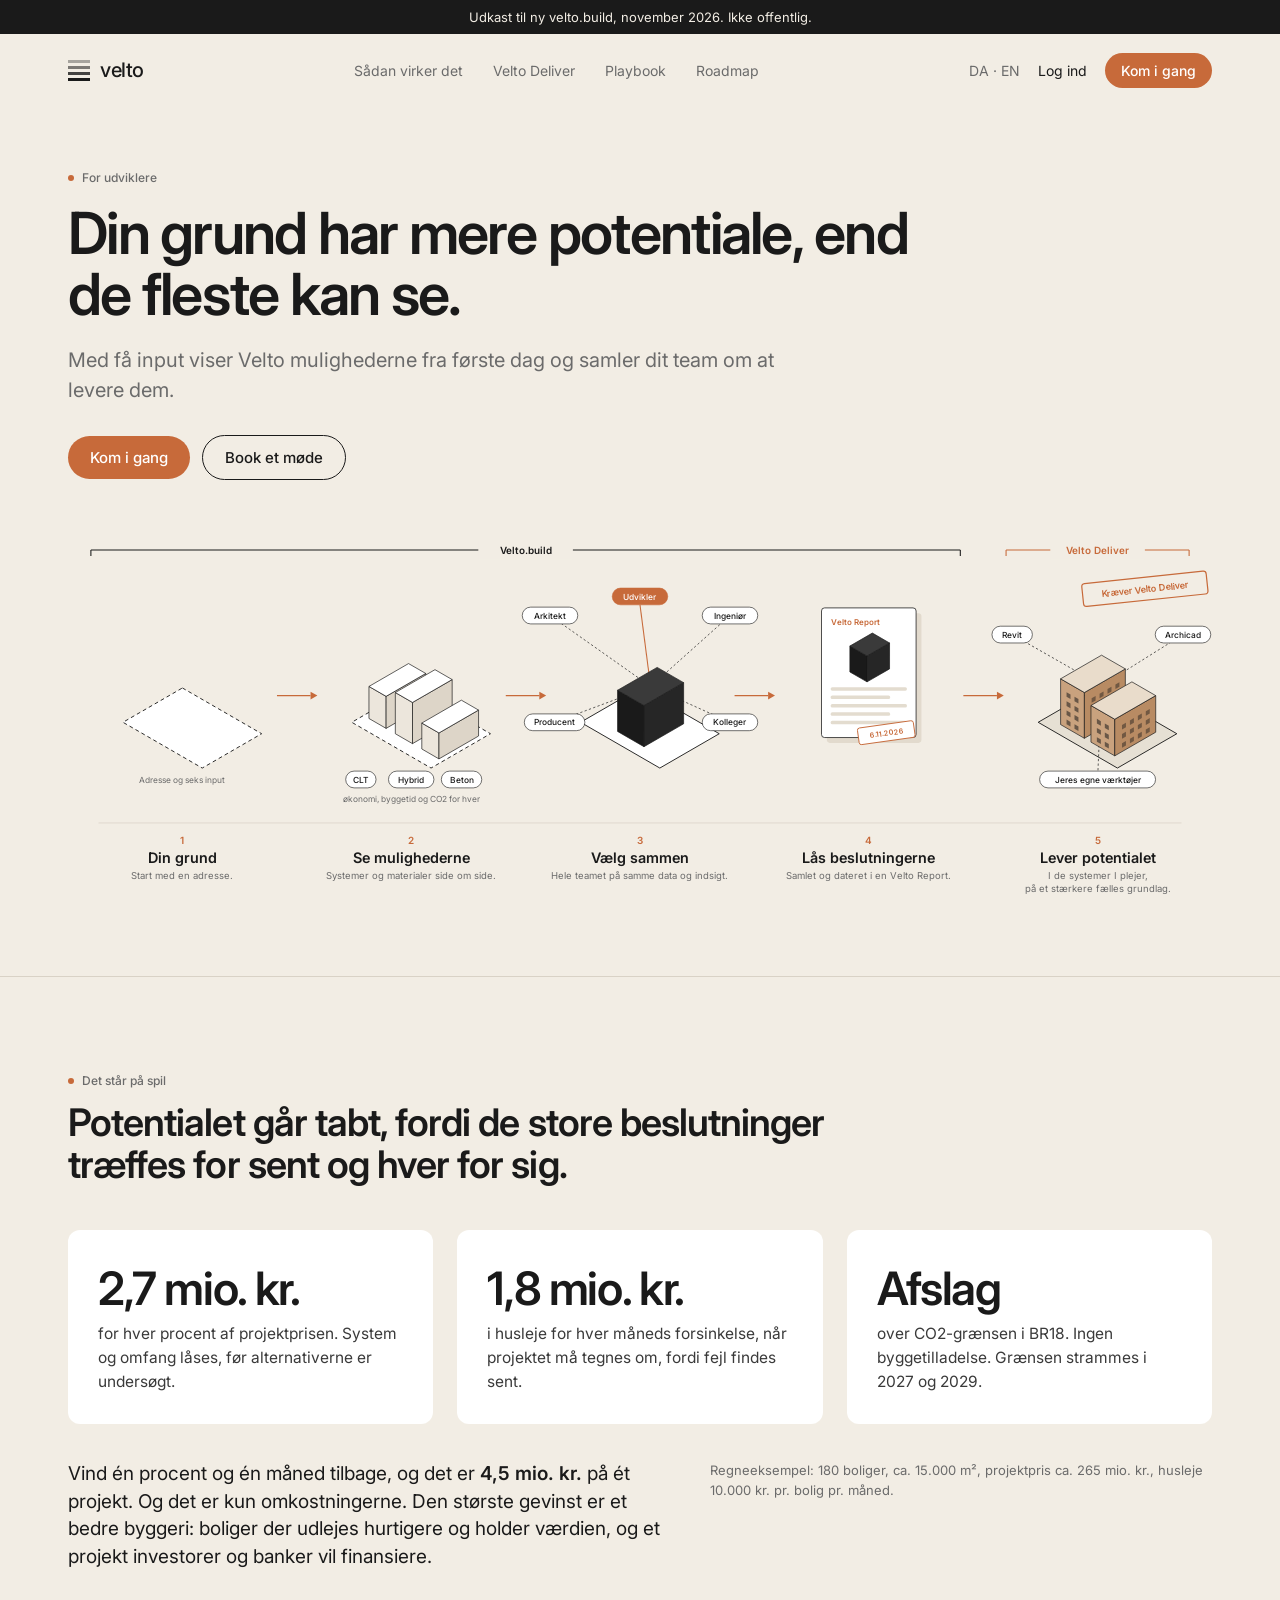
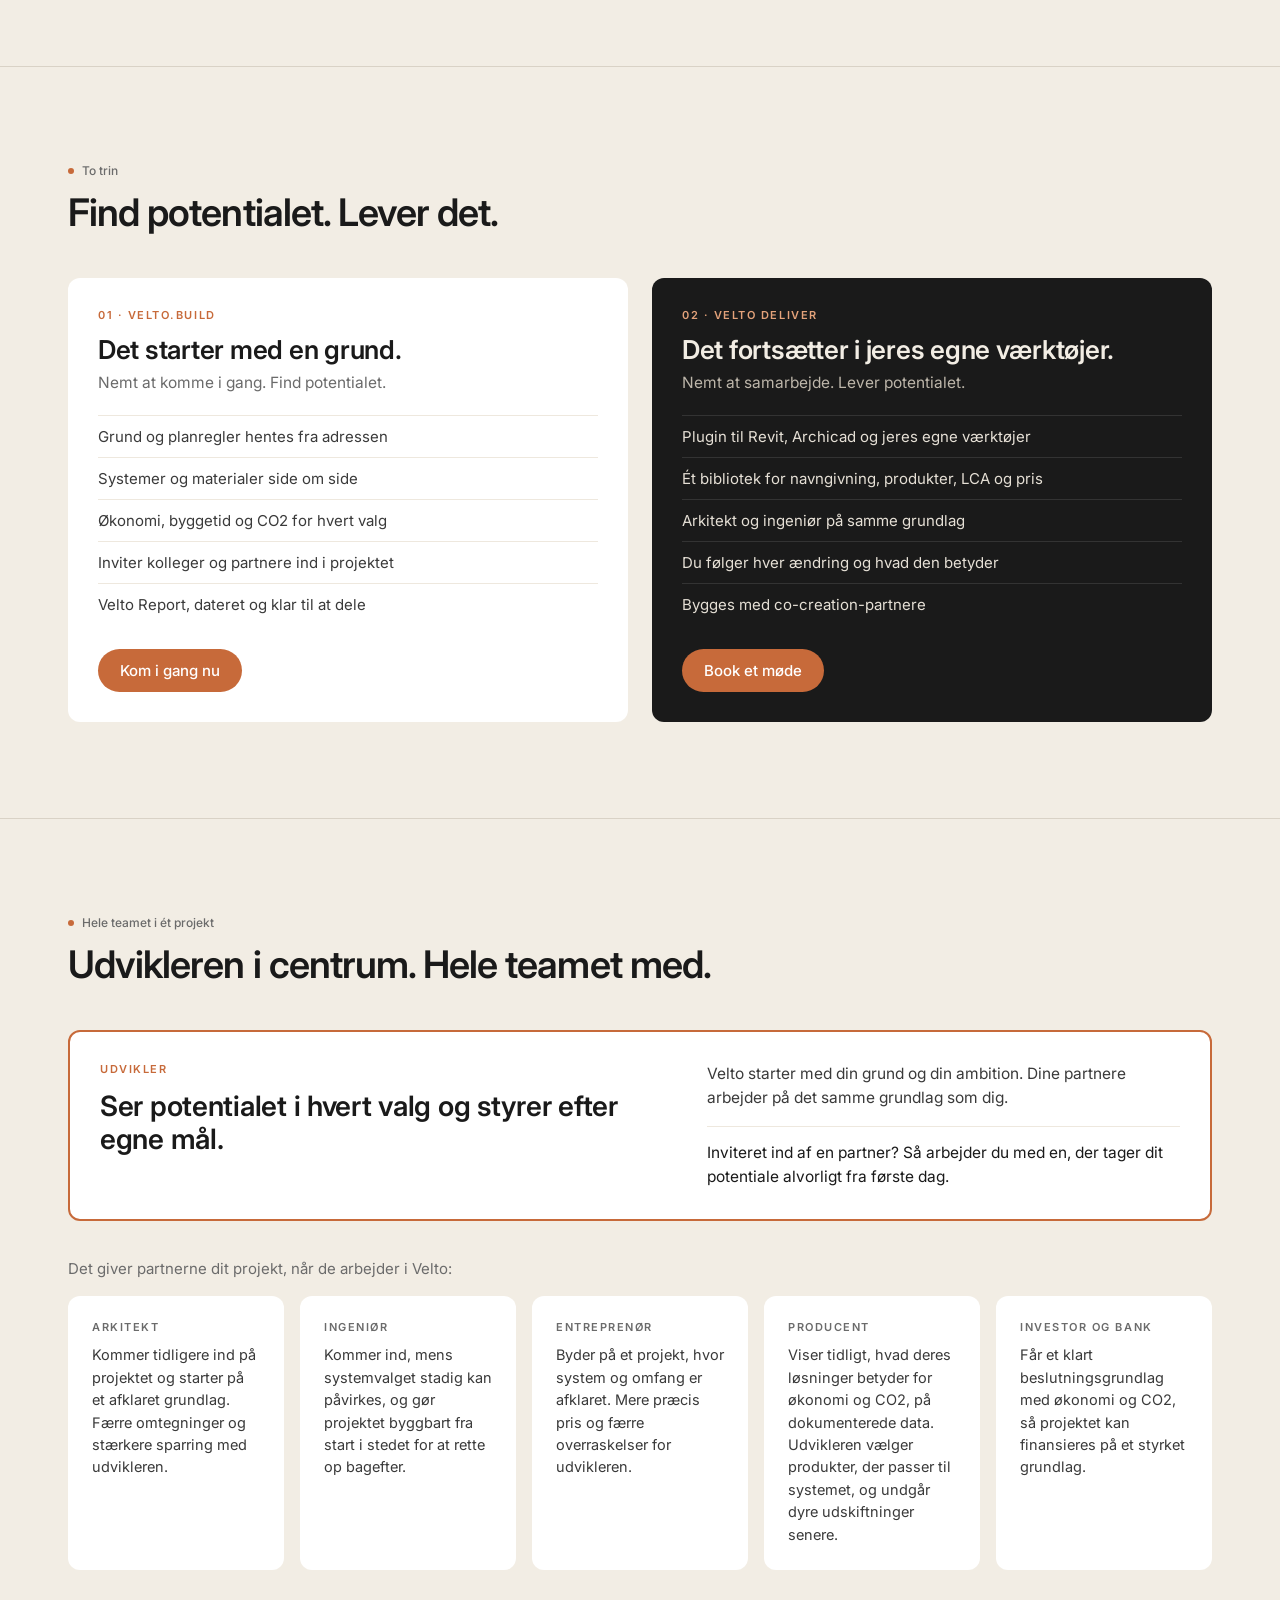
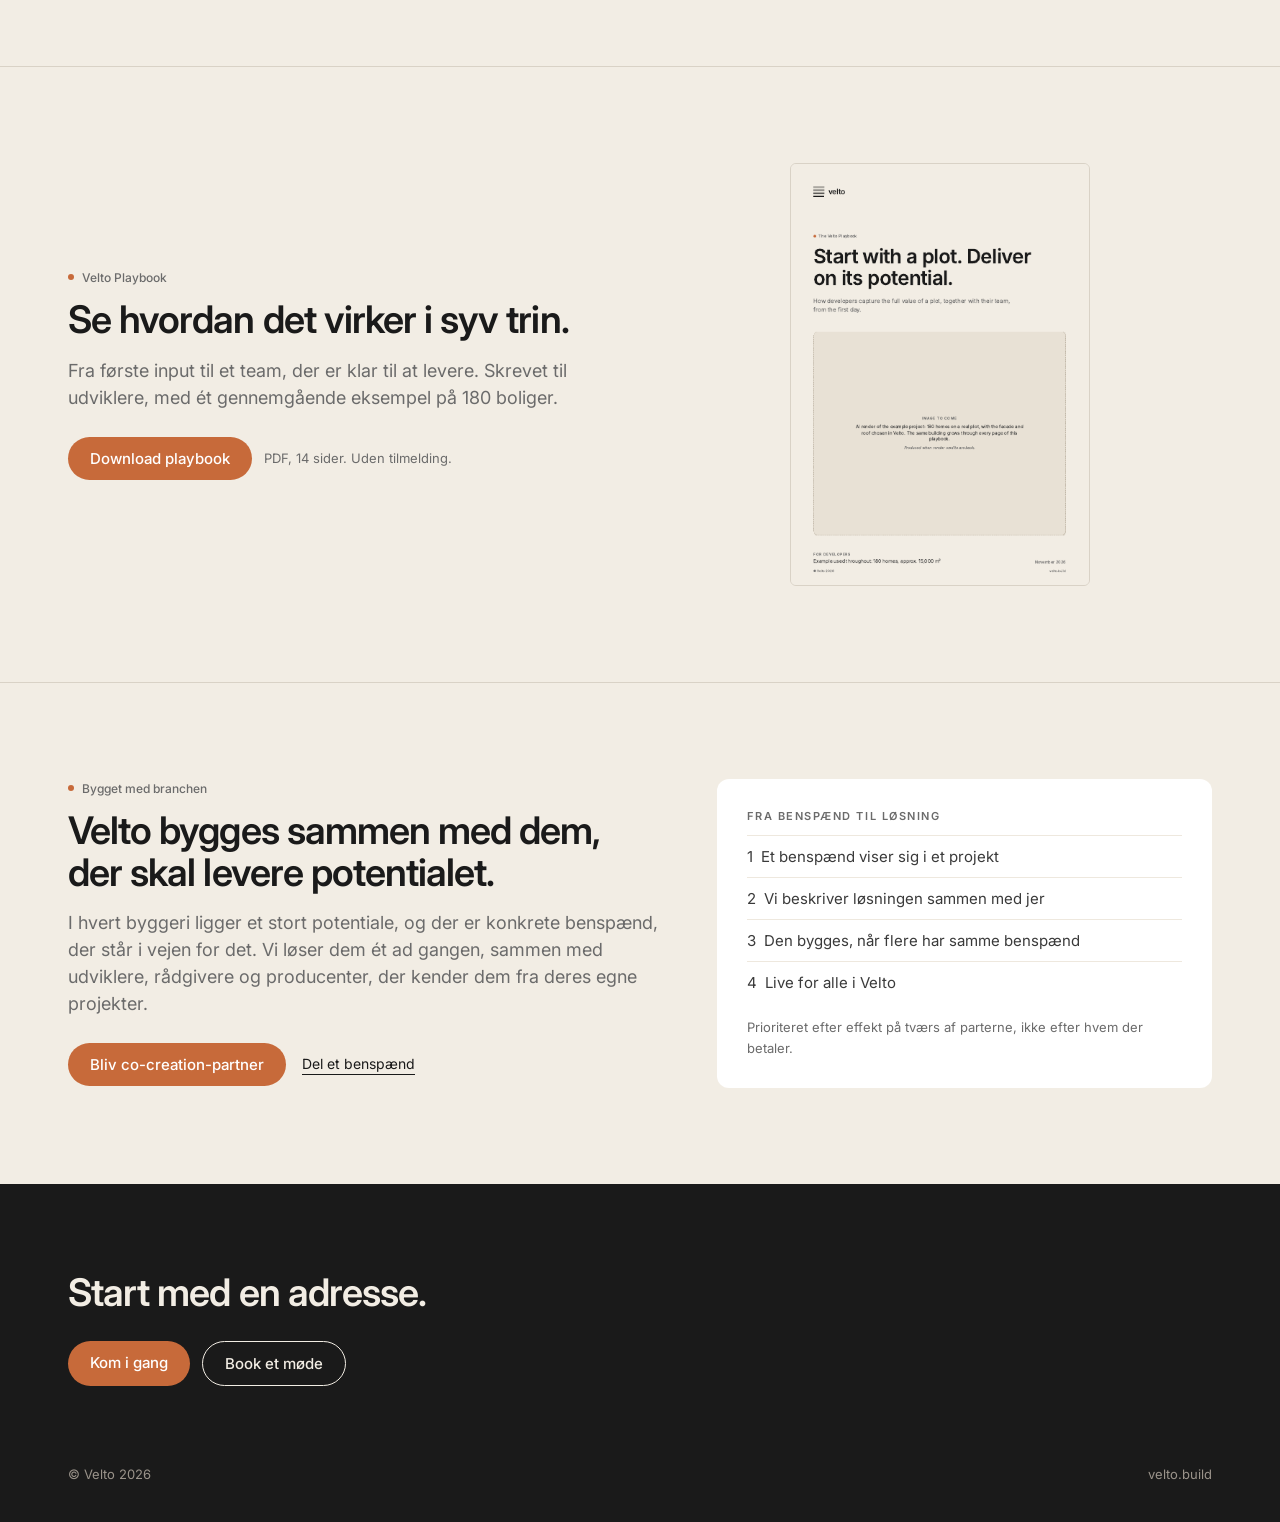
==== commit 7f30722d: "Team fold: value for the developer's project per partner, contractor added" ====
--- a/index.html
+++ b/index.html
@@ -72,16 +72,16 @@
 </div></div></section>
 
 <section><div class="w">
-<div class="eb">Hvem får værdi</div>
+<div class="eb">Hele teamet i ét projekt</div>
 <h2 style="margin-top:14px">Udvikleren i centrum. Hele teamet med.</h2>
-<div style="display:grid;grid-template-columns:1.3fr 1fr 1fr;gap:20px;margin-top:44px">
-<div class="card" style="grid-row:span 2;border:2px solid var(--ochre)"><div class="caps" style="color:var(--ochre)">Udvikler</div><h3 style="margin-top:14px;font-size:26px;line-height:1.2">Ser potentialet i hvert valg og styrer efter egne mål.</h3><p style="margin-top:14px">Velto starter med din grund og din ambition. Dine partnere arbejder på det samme grundlag som dig.</p>
-<p style="margin-top:22px;padding-top:18px;border-top:1px solid #EEE8DE;color:var(--ink)">Inviteret ind af en partner? Så arbejder du med en, der tager dit potentiale alvorligt fra første dag.</p></div>
-<div class="card"><div class="caps" style="color:var(--muted)">Arkitekt</div><p style="margin-top:8px">Rammer udviklerens mål fra første skitse.</p></div>
-<div class="card"><div class="caps" style="color:var(--muted)">Ingeniør</div><p style="margin-top:8px">Gør potentialet byggbart tidligt og bliver udviklerens sparringspartner.</p></div>
-<div class="card"><div class="caps" style="color:var(--muted)">Producent</div><p style="margin-top:8px">Viser hvordan produktet styrker udviklerens mål, fra den første beslutning.</p></div>
-<div class="card"><div class="caps" style="color:var(--muted)">Investor og bank</div><p style="margin-top:8px">Ser investerbarhed og risiko, før kapitalen bindes.</p></div>
-</div></div></section>
+<div class="card" style="margin-top:44px;border:2px solid var(--ochre);display:grid;grid-template-columns:1.2fr 1fr;gap:40px;align-items:start">
+<div><div class="caps" style="color:var(--ochre)">Udvikler</div><h3 style="margin-top:14px;font-size:28px;line-height:1.2">Ser potentialet i hvert valg og styrer efter egne mål.</h3></div>
+<div><p>Velto starter med din grund og din ambition. Dine partnere arbejder på det samme grundlag som dig.</p>
+<p style="margin-top:16px;padding-top:14px;border-top:1px solid #EEE8DE;color:var(--ink)">Inviteret ind af en partner? Så arbejder du med en, der tager dit potentiale alvorligt fra første dag.</p></div></div>
+<p style="margin-top:36px;font-size:15px;color:var(--muted)">Det giver partnerne dit projekt, når de arbejder i Velto:</p>
+<div style="display:grid;grid-template-columns:repeat(5,1fr);gap:16px;margin-top:16px">
+<div class="card" style="padding:24px"><div class="caps" style="color:var(--muted)">Arkitekt</div><p style="margin-top:10px;font-size:14.5px">Kommer tidligere ind på projektet og starter på et afklaret grundlag. Færre omtegninger og stærkere sparring med udvikleren.</p></div><div class="card" style="padding:24px"><div class="caps" style="color:var(--muted)">Ingeniør</div><p style="margin-top:10px;font-size:14.5px">Kommer ind, mens systemvalget stadig kan påvirkes, og gør projektet byggbart fra start i stedet for at rette op bagefter.</p></div><div class="card" style="padding:24px"><div class="caps" style="color:var(--muted)">Entreprenør</div><p style="margin-top:10px;font-size:14.5px">Byder på et projekt, hvor system og omfang er afklaret. Mere præcis pris og færre overraskelser for udvikleren.</p></div><div class="card" style="padding:24px"><div class="caps" style="color:var(--muted)">Producent</div><p style="margin-top:10px;font-size:14.5px">Viser tidligt, hvad deres løsninger betyder for økonomi og CO2, på dokumenterede data. Udvikleren vælger produkter, der passer til systemet, og undgår dyre udskiftninger senere.</p></div><div class="card" style="padding:24px"><div class="caps" style="color:var(--muted)">Investor og bank</div><p style="margin-top:10px;font-size:14.5px">Får et klart beslutningsgrundlag med økonomi og CO2, så projektet kan finansieres på et styrket grundlag.</p></div>
+</div></div></div></section>
 
 <section><div class="w" style="display:grid;grid-template-columns:1fr 1fr;gap:56px;align-items:center">
 <div><div class="eb">Velto Playbook</div><h2 style="margin-top:14px">Se hvordan det virker i syv trin.</h2>
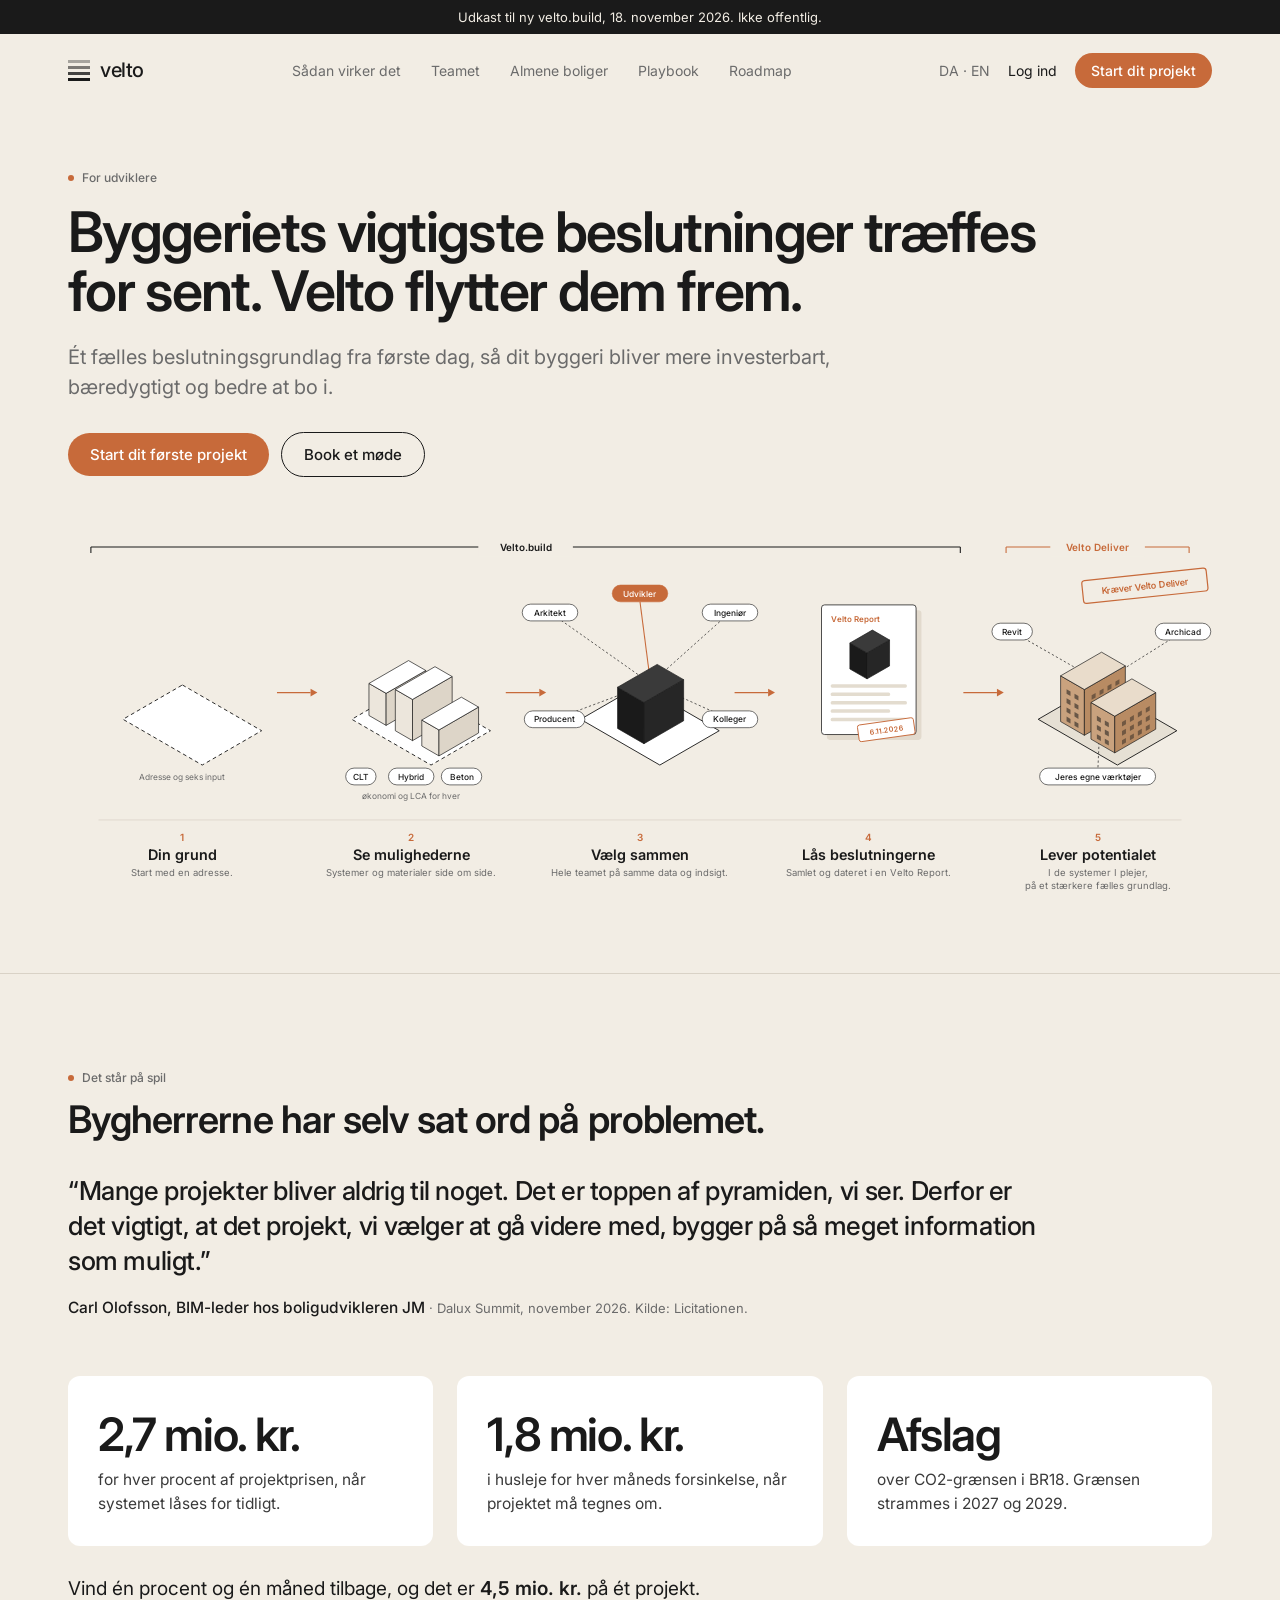
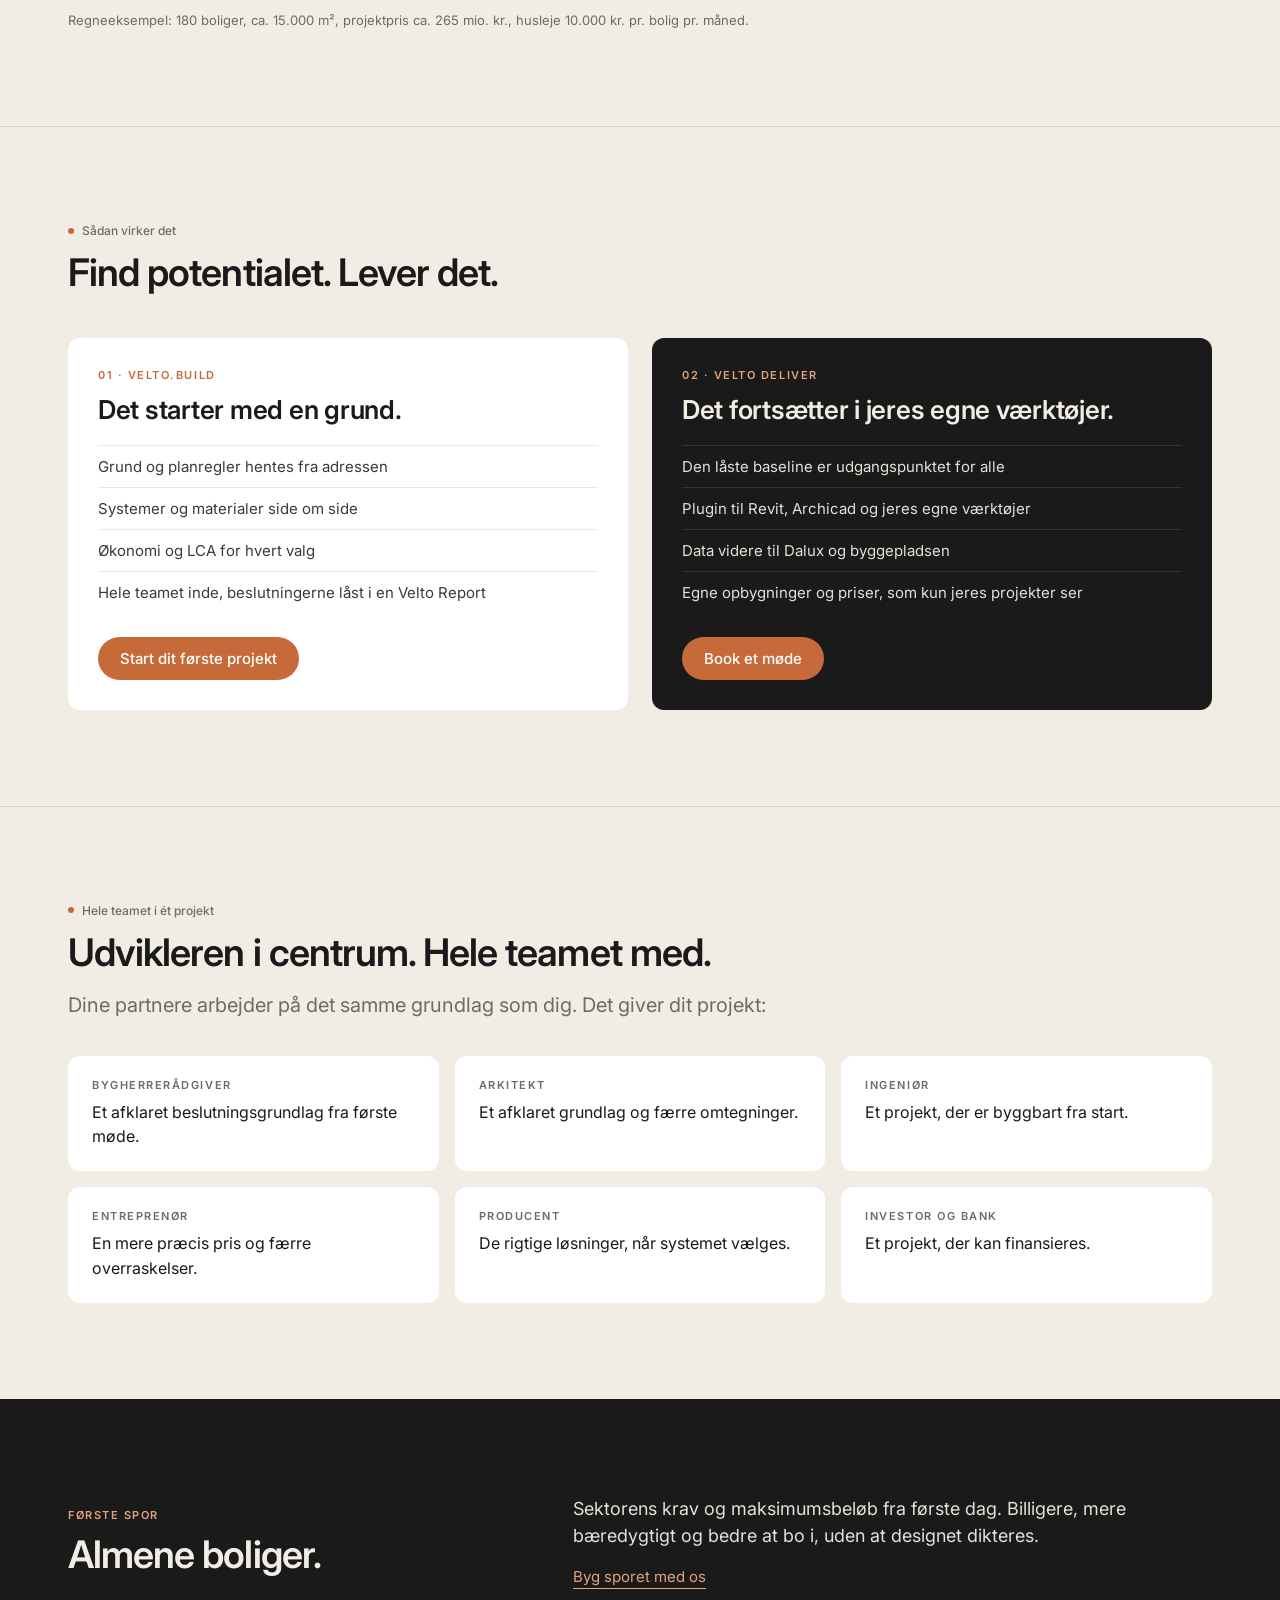
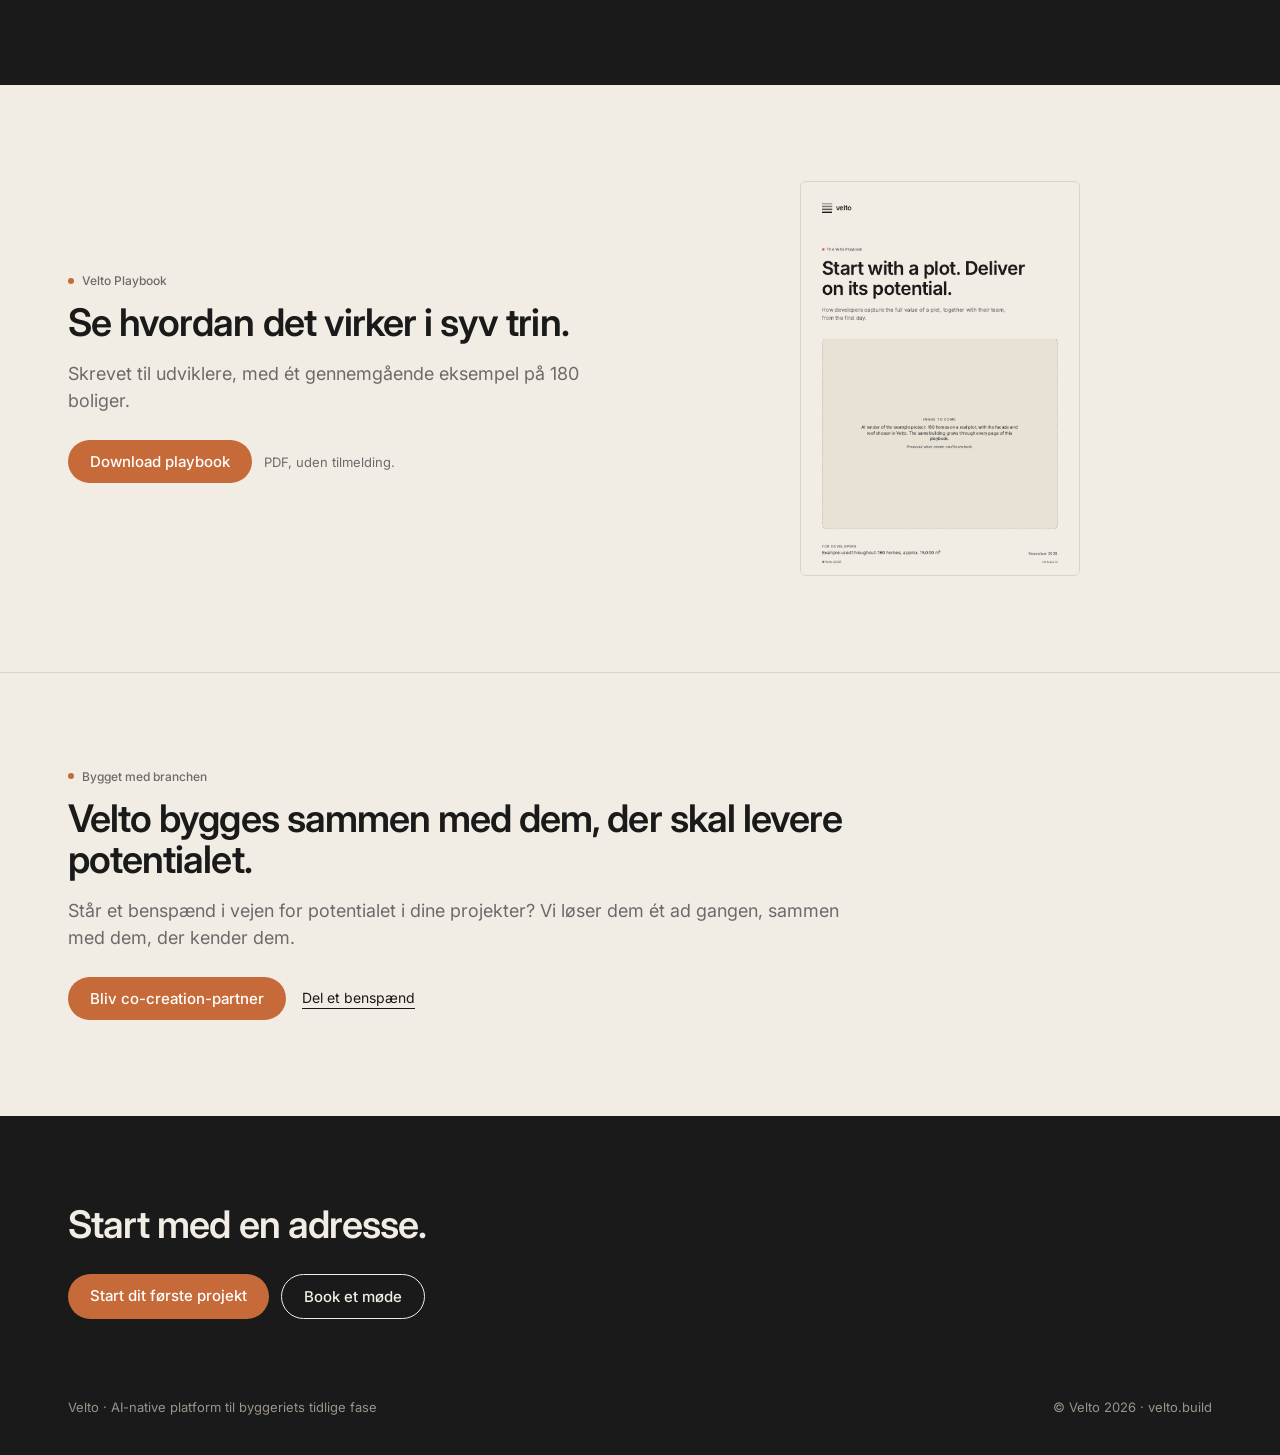
==== commit 38864298: "Draft 3 at the root: one story for the developer, ~465 words (v1 kept at /v1, v2.1 at /v2)" ====
--- a/index.html
+++ b/index.html
@@ -3,6 +3,8 @@
 <style>
 :root{--bg:#F2EDE4;--ink:#1A1A1A;--body:#3A3A3A;--muted:#6B6B6B;--ochre:#C76A3A;--line:#D9D2C6}
 *{box-sizing:border-box;margin:0;padding:0} body{font-family:Inter,sans-serif;background:var(--bg);color:var(--ink);-webkit-font-smoothing:antialiased}
+a{color:inherit;text-decoration:none}
+.draft{background:#1A1A1A;color:#F2EDE4;font-size:13px;text-align:center;padding:9px}
 .w{max-width:1240px;margin:0 auto;padding:0 48px}
 nav .w{display:flex;align-items:center;justify-content:space-between;height:72px}
 .logo{display:flex;align-items:center;gap:10px;font-size:20px;font-weight:500;letter-spacing:-.02em}
@@ -12,96 +14,96 @@
 .btn{display:inline-block;background:var(--ochre);color:#fff;font-weight:500;font-size:15px;padding:12px 22px;border-radius:999px}
 .btn.o{background:transparent;color:var(--ink);border:1px solid var(--ink)} .btn.s{padding:9px 16px;font-size:14px}
 .eb{font-size:12px;color:var(--muted);display:flex;gap:8px;align-items:center;font-weight:500} .eb:before{content:"";width:6px;height:6px;border-radius:50%;background:var(--ochre)}
-h1{font-size:58px;font-weight:600;letter-spacing:-.03em;line-height:1.05;max-width:900px}
-h2{font-size:38px;font-weight:600;letter-spacing:-.025em;line-height:1.1;max-width:820px}
+h1{font-size:56px;font-weight:600;letter-spacing:-.03em;line-height:1.06;max-width:980px}
+h2{font-size:38px;font-weight:600;letter-spacing:-.025em;line-height:1.1;max-width:860px}
 h3{font-size:19px;font-weight:600;letter-spacing:-.01em}
-.lead{font-size:20px;line-height:1.5;color:var(--muted);max-width:760px}
+.lead{font-size:20px;line-height:1.5;color:var(--muted);max-width:780px}
 p{font-size:15.5px;line-height:1.55;color:var(--body)}
 section{padding:96px 0;border-top:1px solid var(--line)}
 .card{background:#fff;border-radius:12px;padding:30px}
 .stat b{display:block;font-size:46px;font-weight:600;letter-spacing:-.03em}
 ul{list-style:none} li{font-size:15px;padding:11px 0;border-top:1px solid #EEE8DE;color:var(--body)}
-.tag{display:inline-block;font-size:12px;font-weight:500;padding:4px 10px;border-radius:999px;border:1px solid var(--muted);color:var(--muted)}
 .caps{font-size:11px;font-weight:600;letter-spacing:.14em;text-transform:uppercase}
+blockquote{font-size:30px;line-height:1.35;letter-spacing:-.015em;font-weight:500;max-width:980px}
 .model-mob{display:none}
-@media (max-width:820px){
- .w{padding:0 20px} nav .w{height:60px} .links{display:none} .right>span:first-child,.right>span:nth-child(2){display:none}
+@media (max-width:900px){
+ .w{padding:0 20px} nav .w{height:60px} .links{display:none} .right>span:first-child{display:none}
  h1{font-size:36px} h2{font-size:28px} .lead{font-size:17px} section{padding:56px 0} header{padding:36px 0 8px!important}
- .card{padding:22px} .stat b{font-size:36px}
+ blockquote{font-size:22px} .card{padding:22px} .stat b{font-size:36px}
  [style*="grid-template-columns"]{grid-template-columns:1fr!important;gap:16px!important}
  [style*="display:flex"]{flex-wrap:wrap}
  .model-desk{display:none} .model-mob{display:block}
  img{max-width:70%;height:auto} footer{padding:56px 0 28px!important}
 }
-a{color:inherit;text-decoration:none} .draft{background:#1A1A1A;color:#F2EDE4;font-size:13px;text-align:center;padding:9px} @media (max-width:900px){.links{display:none} h1{font-size:40px} .w{padding:0 22px}}</style></head><body><div class="draft">Udkast til ny velto.build, november 2026. Ikke offentlig.</div>
+.out{border-top:2px solid var(--ink);padding-top:10px} .out b{font-size:15px;font-weight:600}</style></head><body>
+<div class="draft">Udkast til ny velto.build, 18. november 2026. Ikke offentlig.</div>
 <nav><div class="w"><div class="logo"><div class="bars"><span></span><span></span><span></span><span></span></div>velto</div>
-<div class="links"><span>Sådan virker det</span><span>Velto Deliver</span><span>Playbook</span><span>Roadmap</span></div>
-<div class="right"><span style="color:var(--muted)">DA · EN</span><a href="https://app.velto.build/login">Log ind</a><a class="btn s" href="https://app.velto.build/signup">Kom i gang</a></div></div></nav>
+<div class="links"><a href="#saadan">Sådan virker det</a><a href="#teamet">Teamet</a><a href="#almene">Almene boliger</a><a href="#playbook">Playbook</a><a href="#branchen">Roadmap</a></div>
+<div class="right"><span style="color:var(--muted)">DA · EN</span><a href="https://app.velto.build/login">Log ind</a><a class="btn s" href="https://app.velto.build/signup">Start dit projekt</a></div></div></nav>
 
 <header style="padding:64px 0 24px"><div class="w">
 <div class="eb">For udviklere</div>
-<h1 style="margin-top:18px">Din grund har mere potentiale, end de fleste kan se.</h1>
-<p class="lead" style="margin-top:20px">Med få input viser Velto mulighederne fra første dag og samler dit team om at levere dem.</p>
-<div style="display:flex;gap:12px;margin-top:30px;align-items:center"><a class="btn" href="https://app.velto.build/signup">Kom i gang</a><span class="btn o">Book et møde</span></div>
-<div class="model-desk" style="margin-top:44px"><svg xmlns="http://www.w3.org/2000/svg" viewBox="0 0 1500 520" width="100%"><rect width="100%" fill="#F2EDE4"/><line x1="30" y1="34" x2="1170" y2="34" stroke="#1A1A1A" stroke-width="1.4"/><line x1="30" y1="34" x2="30" y2="42" stroke="#1A1A1A" stroke-width="1.4"/><line x1="1170" y1="34" x2="1170" y2="42" stroke="#1A1A1A" stroke-width="1.4"/><rect x="538.0" y="22" width="124" height="24" fill="#F2EDE4"/><text x="600.0" y="39" text-anchor="middle" font-family="Inter" font-size="13" font-weight="600" fill="#1A1A1A">Velto.build</text><line x1="1230" y1="34" x2="1470" y2="34" stroke="#C76A3A" stroke-width="1.4"/><line x1="1230" y1="34" x2="1230" y2="42" stroke="#C76A3A" stroke-width="1.4"/><line x1="1470" y1="34" x2="1470" y2="42" stroke="#C76A3A" stroke-width="1.4"/><rect x="1288.0" y="22" width="124" height="24" fill="#F2EDE4"/><text x="1350.0" y="39" text-anchor="middle" font-family="Inter" font-size="13" font-weight="600" fill="#C76A3A">Velto Deliver</text><polygon points="150.0,215.0 253.9,275.0 176.0,320.0 72.1,260.0" fill="#FFFFFF" stroke="#1A1A1A" stroke-width="1.2" stroke-dasharray="5 4"/><text x="150" y="340" text-anchor="middle" font-family="Inter" font-size="11" fill="#6B6B6B">Adresse og seks input</text><polygon points="450.0,215.0 553.9,275.0 476.0,320.0 372.1,260.0" fill="#FFFFFF" stroke="#1A1A1A" stroke-width="1.2" stroke-dasharray="5 4"/><polygon points="394.6,255.0 417.1,268.0 417.1,226.0 394.6,213.0" fill="#ECE6DC" stroke="#1A1A1A" stroke-width="0.9" stroke-linejoin="round"/><polygon points="469.1,238.0 417.1,268.0 417.1,226.0 469.1,196.0" fill="#DDD5C8" stroke="#1A1A1A" stroke-width="0.9" stroke-linejoin="round"/><polygon points="446.5,183.0 469.1,196.0 417.1,226.0 394.6,213.0" fill="#FFFFFF" stroke="#1A1A1A" stroke-width="0.9" stroke-linejoin="round"/><polygon points="429.2,275.0 451.7,288.0 451.7,234.0 429.2,221.0" fill="#ECE6DC" stroke="#1A1A1A" stroke-width="0.9" stroke-linejoin="round"/><polygon points="503.7,258.0 451.7,288.0 451.7,234.0 503.7,204.0" fill="#DDD5C8" stroke="#1A1A1A" stroke-width="0.9" stroke-linejoin="round"/><polygon points="481.2,191.0 503.7,204.0 451.7,234.0 429.2,221.0" fill="#FFFFFF" stroke="#1A1A1A" stroke-width="0.9" stroke-linejoin="round"/><polygon points="463.9,295.0 486.4,308.0 486.4,274.0 463.9,261.0" fill="#ECE6DC" stroke="#1A1A1A" stroke-width="0.9" stroke-linejoin="round"/><polygon points="538.3,278.0 486.4,308.0 486.4,274.0 538.3,244.0" fill="#DDD5C8" stroke="#1A1A1A" stroke-width="0.9" stroke-linejoin="round"/><polygon points="515.8,231.0 538.3,244.0 486.4,274.0 463.9,261.0" fill="#FFFFFF" stroke="#1A1A1A" stroke-width="0.9" stroke-linejoin="round"/><rect x="364.1" y="324" width="39.8" height="22" rx="11" fill="#FFFFFF" stroke="#1A1A1A" stroke-width="0.8"/><text x="384" y="339" text-anchor="middle" font-family="Inter" font-size="11" font-weight="500" fill="#1A1A1A">CLT</text><rect x="420.2" y="324" width="59.6" height="22" rx="11" fill="#FFFFFF" stroke="#1A1A1A" stroke-width="0.8"/><text x="450" y="339" text-anchor="middle" font-family="Inter" font-size="11" font-weight="500" fill="#1A1A1A">Hybrid</text><rect x="489.5" y="324" width="53.0" height="22" rx="11" fill="#FFFFFF" stroke="#1A1A1A" stroke-width="0.8"/><text x="516" y="339" text-anchor="middle" font-family="Inter" font-size="11" font-weight="500" fill="#1A1A1A">Beton</text><text x="450" y="365" text-anchor="middle" font-family="Inter" font-size="11" fill="#6B6B6B">økonomi, byggetid og CO2 for hver</text><polygon points="750.0,215.0 853.9,275.0 776.0,320.0 672.1,260.0" fill="#FFFFFF" stroke="#1A1A1A" stroke-width="1.2" /><line x1="632" y1="120" x2="763.9" y2="213.0" stroke="#1A1A1A" stroke-width="0.9" stroke-dasharray="3 3"/><line x1="868" y1="120" x2="763.9" y2="213.0" stroke="#1A1A1A" stroke-width="0.9" stroke-dasharray="3 3"/><line x1="638" y1="260" x2="763.9" y2="213.0" stroke="#1A1A1A" stroke-width="0.9" stroke-dasharray="3 3"/><line x1="868" y1="260" x2="763.9" y2="213.0" stroke="#1A1A1A" stroke-width="0.9" stroke-dasharray="3 3"/><line x1="750" y1="106" x2="763.9" y2="213.0" stroke="#C76A3A" stroke-width="1.4"/><polygon points="720.6,272.0 755.2,292.0 755.2,238.0 720.6,218.0" fill="#1A1A1A" stroke="#1A1A1A" stroke-width="0.9" stroke-linejoin="round"/><polygon points="807.2,262.0 755.2,292.0 755.2,238.0 807.2,208.0" fill="#262626" stroke="#1A1A1A" stroke-width="0.9" stroke-linejoin="round"/><polygon points="772.5,188.0 807.2,208.0 755.2,238.0 720.6,218.0" fill="#3A3A3A" stroke="#1A1A1A" stroke-width="0.9" stroke-linejoin="round"/><rect x="595.6" y="109" width="72.8" height="22" rx="11" fill="#FFFFFF" stroke="#1A1A1A" stroke-width="0.8"/><text x="632" y="124" text-anchor="middle" font-family="Inter" font-size="11" font-weight="500" fill="#1A1A1A">Arkitekt</text><rect x="831.6" y="109" width="72.8" height="22" rx="11" fill="#FFFFFF" stroke="#1A1A1A" stroke-width="0.8"/><text x="868" y="124" text-anchor="middle" font-family="Inter" font-size="11" font-weight="500" fill="#1A1A1A">Ingeniør</text><rect x="598.3" y="249" width="79.4" height="22" rx="11" fill="#FFFFFF" stroke="#1A1A1A" stroke-width="0.8"/><text x="638" y="264" text-anchor="middle" font-family="Inter" font-size="11" font-weight="500" fill="#1A1A1A">Producent</text><rect x="831.6" y="249" width="72.8" height="22" rx="11" fill="#FFFFFF" stroke="#1A1A1A" stroke-width="0.8"/><text x="868" y="264" text-anchor="middle" font-family="Inter" font-size="11" font-weight="500" fill="#1A1A1A">Kolleger</text><rect x="713.6" y="84" width="72.8" height="22" rx="11" fill="#C76A3A" stroke="#C76A3A" stroke-width="0.8"/><text x="750" y="99" text-anchor="middle" font-family="Inter" font-size="11" font-weight="500" fill="#FFFFFF">Udvikler</text><rect x="995" y="117" width="124" height="170" rx="4" fill="#E2DACD"/><rect x="988" y="110" width="124" height="170" rx="4" fill="#FFFFFF" stroke="#1A1A1A" stroke-width="1"/><text x="1000" y="132" font-family="Inter" font-size="10.5" font-weight="600" fill="#C76A3A">Velto Report</text><polygon points="1025.2,194.0 1047.7,207.0 1047.7,173.0 1025.2,160.0" fill="#1A1A1A" stroke="#1A1A1A" stroke-width="0.9" stroke-linejoin="round"/><polygon points="1077.2,190.0 1047.7,207.0 1047.7,173.0 1077.2,156.0" fill="#262626" stroke="#1A1A1A" stroke-width="0.9" stroke-linejoin="round"/><polygon points="1054.7,143.0 1077.2,156.0 1047.7,173.0 1025.2,160.0" fill="#3A3A3A" stroke="#1A1A1A" stroke-width="0.9" stroke-linejoin="round"/><rect x="1000" y="214" width="100" height="4.5" rx="2" fill="#E3DCCF"/><rect x="1000" y="225" width="78" height="4.5" rx="2" fill="#E3DCCF"/><rect x="1000" y="236" width="100" height="4.5" rx="2" fill="#E3DCCF"/><rect x="1000" y="247" width="78" height="4.5" rx="2" fill="#E3DCCF"/><rect x="1000" y="258" width="100" height="4.5" rx="2" fill="#E3DCCF"/><g transform="rotate(-8 1106 272)"><rect x="1036" y="258" width="74" height="22" rx="3" fill="#FFFFFF" stroke="#C76A3A" stroke-width="1.2"/><text x="1073" y="273" text-anchor="middle" font-family="Inter" font-size="9.5" font-weight="600" fill="#C76A3A">6.11.2026</text></g><polygon points="1350.0,215.0 1453.9,275.0 1376.0,320.0 1272.1,260.0" fill="#E6E0D4" stroke="#1A1A1A" stroke-width="1.2" /><line x1="1238" y1="145" x2="1355.2" y2="212.0" stroke="#1A1A1A" stroke-width="0.9" stroke-dasharray="3 3"/><line x1="1462" y1="145" x2="1355.2" y2="212.0" stroke="#1A1A1A" stroke-width="0.9" stroke-dasharray="3 3"/><line x1="1350" y1="335" x2="1355.2" y2="212.0" stroke="#1A1A1A" stroke-width="0.9" stroke-dasharray="3 3"/><polygon points="1301.5,263.0 1332.7,281.0 1332.7,221.0 1301.5,203.0" fill="#C9A27E" stroke="#1A1A1A" stroke-width="0.9" stroke-linejoin="round"/><polygon points="1386.4,250.0 1332.7,281.0 1332.7,221.0 1386.4,190.0" fill="#B88B63" stroke="#1A1A1A" stroke-width="0.9" stroke-linejoin="round"/><polygon points="1355.2,172.0 1386.4,190.0 1332.7,221.0 1301.5,203.0" fill="#E9DCCB" stroke="#1A1A1A" stroke-width="0.9" stroke-linejoin="round"/><polygon points="1309.3,262.5 1314.5,265.5 1314.5,259.5 1309.3,256.5" fill="#1A1A1A" opacity=".55"/><polygon points="1319.7,268.5 1324.9,271.5 1324.9,265.5 1319.7,262.5" fill="#1A1A1A" opacity=".55"/><polygon points="1378.6,249.5 1373.4,252.5 1373.4,246.5 1378.6,243.5" fill="#1A1A1A" opacity=".45"/><polygon points="1368.2,255.5 1363.0,258.5 1363.0,252.5 1368.2,249.5" fill="#1A1A1A" opacity=".45"/><polygon points="1357.8,261.5 1352.6,264.5 1352.6,258.5 1357.8,255.5" fill="#1A1A1A" opacity=".45"/><polygon points="1347.4,267.5 1342.2,270.5 1342.2,264.5 1347.4,261.5" fill="#1A1A1A" opacity=".45"/><polygon points="1309.3,250.5 1314.5,253.5 1314.5,247.5 1309.3,244.5" fill="#1A1A1A" opacity=".55"/><polygon points="1319.7,256.5 1324.9,259.5 1324.9,253.5 1319.7,250.5" fill="#1A1A1A" opacity=".55"/><polygon points="1378.6,237.5 1373.4,240.5 1373.4,234.5 1378.6,231.5" fill="#1A1A1A" opacity=".45"/><polygon points="1368.2,243.5 1363.0,246.5 1363.0,240.5 1368.2,237.5" fill="#1A1A1A" opacity=".45"/><polygon points="1357.8,249.5 1352.6,252.5 1352.6,246.5 1357.8,243.5" fill="#1A1A1A" opacity=".45"/><polygon points="1347.4,255.5 1342.2,258.5 1342.2,252.5 1347.4,249.5" fill="#1A1A1A" opacity=".45"/><polygon points="1309.3,238.5 1314.5,241.5 1314.5,235.5 1309.3,232.5" fill="#1A1A1A" opacity=".55"/><polygon points="1319.7,244.5 1324.9,247.5 1324.9,241.5 1319.7,238.5" fill="#1A1A1A" opacity=".55"/><polygon points="1378.6,225.5 1373.4,228.5 1373.4,222.5 1378.6,219.5" fill="#1A1A1A" opacity=".45"/><polygon points="1368.2,231.5 1363.0,234.5 1363.0,228.5 1368.2,225.5" fill="#1A1A1A" opacity=".45"/><polygon points="1357.8,237.5 1352.6,240.5 1352.6,234.5 1357.8,231.5" fill="#1A1A1A" opacity=".45"/><polygon points="1347.4,243.5 1342.2,246.5 1342.2,240.5 1347.4,237.5" fill="#1A1A1A" opacity=".45"/><polygon points="1309.3,226.5 1314.5,229.5 1314.5,223.5 1309.3,220.5" fill="#1A1A1A" opacity=".55"/><polygon points="1319.7,232.5 1324.9,235.5 1324.9,229.5 1319.7,226.5" fill="#1A1A1A" opacity=".55"/><polygon points="1378.6,213.5 1373.4,216.5 1373.4,210.5 1378.6,207.5" fill="#1A1A1A" opacity=".45"/><polygon points="1368.2,219.5 1363.0,222.5 1363.0,216.5 1368.2,213.5" fill="#1A1A1A" opacity=".45"/><polygon points="1357.8,225.5 1352.6,228.5 1352.6,222.5 1357.8,219.5" fill="#1A1A1A" opacity=".45"/><polygon points="1347.4,231.5 1342.2,234.5 1342.2,228.5 1347.4,225.5" fill="#1A1A1A" opacity=".45"/><polygon points="1341.3,286.0 1372.5,304.0 1372.5,256.0 1341.3,238.0" fill="#C9A27E" stroke="#1A1A1A" stroke-width="0.9" stroke-linejoin="round"/><polygon points="1426.2,273.0 1372.5,304.0 1372.5,256.0 1426.2,225.0" fill="#B88B63" stroke="#1A1A1A" stroke-width="0.9" stroke-linejoin="round"/><polygon points="1395.0,207.0 1426.2,225.0 1372.5,256.0 1341.3,238.0" fill="#E9DCCB" stroke="#1A1A1A" stroke-width="0.9" stroke-linejoin="round"/><polygon points="1349.1,285.5 1354.3,288.5 1354.3,282.5 1349.1,279.5" fill="#1A1A1A" opacity=".55"/><polygon points="1359.5,291.5 1364.7,294.5 1364.7,288.5 1359.5,285.5" fill="#1A1A1A" opacity=".55"/><polygon points="1418.4,272.5 1413.2,275.5 1413.2,269.5 1418.4,266.5" fill="#1A1A1A" opacity=".45"/><polygon points="1408.0,278.5 1402.8,281.5 1402.8,275.5 1408.0,272.5" fill="#1A1A1A" opacity=".45"/><polygon points="1397.6,284.5 1392.4,287.5 1392.4,281.5 1397.6,278.5" fill="#1A1A1A" opacity=".45"/><polygon points="1387.2,290.5 1382.0,293.5 1382.0,287.5 1387.2,284.5" fill="#1A1A1A" opacity=".45"/><polygon points="1349.1,273.5 1354.3,276.5 1354.3,270.5 1349.1,267.5" fill="#1A1A1A" opacity=".55"/><polygon points="1359.5,279.5 1364.7,282.5 1364.7,276.5 1359.5,273.5" fill="#1A1A1A" opacity=".55"/><polygon points="1418.4,260.5 1413.2,263.5 1413.2,257.5 1418.4,254.5" fill="#1A1A1A" opacity=".45"/><polygon points="1408.0,266.5 1402.8,269.5 1402.8,263.5 1408.0,260.5" fill="#1A1A1A" opacity=".45"/><polygon points="1397.6,272.5 1392.4,275.5 1392.4,269.5 1397.6,266.5" fill="#1A1A1A" opacity=".45"/><polygon points="1387.2,278.5 1382.0,281.5 1382.0,275.5 1387.2,272.5" fill="#1A1A1A" opacity=".45"/><polygon points="1349.1,261.5 1354.3,264.5 1354.3,258.5 1349.1,255.5" fill="#1A1A1A" opacity=".55"/><polygon points="1359.5,267.5 1364.7,270.5 1364.7,264.5 1359.5,261.5" fill="#1A1A1A" opacity=".55"/><polygon points="1418.4,248.5 1413.2,251.5 1413.2,245.5 1418.4,242.5" fill="#1A1A1A" opacity=".45"/><polygon points="1408.0,254.5 1402.8,257.5 1402.8,251.5 1408.0,248.5" fill="#1A1A1A" opacity=".45"/><polygon points="1397.6,260.5 1392.4,263.5 1392.4,257.5 1397.6,254.5" fill="#1A1A1A" opacity=".45"/><polygon points="1387.2,266.5 1382.0,269.5 1382.0,263.5 1387.2,260.5" fill="#1A1A1A" opacity=".45"/><rect x="1211.5" y="134" width="53.0" height="22" rx="11" fill="#FFFFFF" stroke="#1A1A1A" stroke-width="0.8"/><text x="1238" y="149" text-anchor="middle" font-family="Inter" font-size="11" font-weight="500" fill="#1A1A1A">Revit</text><rect x="1425.6" y="134" width="72.8" height="22" rx="11" fill="#FFFFFF" stroke="#1A1A1A" stroke-width="0.8"/><text x="1462" y="149" text-anchor="middle" font-family="Inter" font-size="11" font-weight="500" fill="#1A1A1A">Archicad</text><rect x="1274.0" y="324" width="152.0" height="22" rx="11" fill="#FFFFFF" stroke="#1A1A1A" stroke-width="0.8"/><text x="1350" y="339" text-anchor="middle" font-family="Inter" font-size="11" font-weight="500" fill="#1A1A1A">Jeres egne værktøjer</text><g transform="rotate(-6 1412 85)"><rect x="1330" y="70" width="164" height="30" rx="4" fill="#F2EDE4" stroke="#C76A3A" stroke-width="1.6"/><text x="1412" y="90" text-anchor="middle" font-family="Inter" font-size="12" font-weight="600" fill="#C76A3A">Kræver Velto Deliver</text></g><line x1="274" y1="225" x2="318" y2="225" stroke="#C76A3A" stroke-width="1.6"/><polygon points="318,220 327,225 318,230" fill="#C76A3A"/><line x1="574" y1="225" x2="618" y2="225" stroke="#C76A3A" stroke-width="1.6"/><polygon points="618,220 627,225 618,230" fill="#C76A3A"/><line x1="874" y1="225" x2="918" y2="225" stroke="#C76A3A" stroke-width="1.6"/><polygon points="918,220 927,225 918,230" fill="#C76A3A"/><line x1="1174" y1="225" x2="1218" y2="225" stroke="#C76A3A" stroke-width="1.6"/><polygon points="1218,220 1227,225 1218,230" fill="#C76A3A"/><line x1="40" y1="392" x2="1460" y2="392" stroke="#D9D2C6" stroke-width="1"/><text x="150" y="420" text-anchor="middle" font-family="Inter" font-size="13" font-weight="600" fill="#C76A3A">1</text><text x="150" y="444" text-anchor="middle" font-family="Inter" font-size="19" font-weight="600" fill="#1A1A1A">Din grund</text><text x="150" y="466" text-anchor="middle" font-family="Inter" font-size="12.5" fill="#6B6B6B">Start med en adresse.</text><text x="450" y="420" text-anchor="middle" font-family="Inter" font-size="13" font-weight="600" fill="#C76A3A">2</text><text x="450" y="444" text-anchor="middle" font-family="Inter" font-size="19" font-weight="600" fill="#1A1A1A">Se mulighederne</text><text x="450" y="466" text-anchor="middle" font-family="Inter" font-size="12.5" fill="#6B6B6B">Systemer og materialer side om side.</text><text x="750" y="420" text-anchor="middle" font-family="Inter" font-size="13" font-weight="600" fill="#C76A3A">3</text><text x="750" y="444" text-anchor="middle" font-family="Inter" font-size="19" font-weight="600" fill="#1A1A1A">Vælg sammen</text><text x="750" y="466" text-anchor="middle" font-family="Inter" font-size="12.5" fill="#6B6B6B">Hele teamet på samme data og indsigt.</text><text x="1050" y="420" text-anchor="middle" font-family="Inter" font-size="13" font-weight="600" fill="#C76A3A">4</text><text x="1050" y="444" text-anchor="middle" font-family="Inter" font-size="19" font-weight="600" fill="#1A1A1A">Lås beslutningerne</text><text x="1050" y="466" text-anchor="middle" font-family="Inter" font-size="12.5" fill="#6B6B6B">Samlet og dateret i en Velto Report.</text><text x="1350" y="420" text-anchor="middle" font-family="Inter" font-size="13" font-weight="600" fill="#C76A3A">5</text><text x="1350" y="444" text-anchor="middle" font-family="Inter" font-size="19" font-weight="600" fill="#1A1A1A">Lever potentialet</text><text x="1350" y="466" text-anchor="middle" font-family="Inter" font-size="12.5" fill="#6B6B6B">I de systemer I plejer,</text><text x="1350" y="483" text-anchor="middle" font-family="Inter" font-size="12.5" fill="#6B6B6B">på et stærkere fælles grundlag.</text></svg></div><div style="margin-top:28px"><div class="model-mob"><div class="caps" style="border-top:2px solid #1A1A1A;padding-top:8px">Velto.build</div><div style="padding:18px 0 26px;text-align:center"><svg style="width:100%;max-width:360px;height:auto;display:block;margin:0 auto" xmlns="http://www.w3.org/2000/svg" viewBox="-25 155 350 200"><polygon points="150.0,215.0 253.9,275.0 176.0,320.0 72.1,260.0" fill="#FFFFFF" stroke="#1A1A1A" stroke-width="1.2" stroke-dasharray="5 4"/><text x="150" y="340" text-anchor="middle" font-family="Inter" font-size="11" fill="#6B6B6B">Adresse og seks input</text></svg><div style="font-size:13px;font-weight:600;color:#C76A3A;margin-top:6px">1</div><h3 style="font-size:21px">Din grund</h3><p style="color:#6B6B6B;font-size:15px">Start med en adresse.</p></div><div style="padding:18px 0 26px;text-align:center"><svg style="width:100%;max-width:360px;height:auto;display:block;margin:0 auto" xmlns="http://www.w3.org/2000/svg" viewBox="275 145 350 230"><polygon points="450.0,215.0 553.9,275.0 476.0,320.0 372.1,260.0" fill="#FFFFFF" stroke="#1A1A1A" stroke-width="1.2" stroke-dasharray="5 4"/><polygon points="394.6,255.0 417.1,268.0 417.1,226.0 394.6,213.0" fill="#ECE6DC" stroke="#1A1A1A" stroke-width="0.9" stroke-linejoin="round"/><polygon points="469.1,238.0 417.1,268.0 417.1,226.0 469.1,196.0" fill="#DDD5C8" stroke="#1A1A1A" stroke-width="0.9" stroke-linejoin="round"/><polygon points="446.5,183.0 469.1,196.0 417.1,226.0 394.6,213.0" fill="#FFFFFF" stroke="#1A1A1A" stroke-width="0.9" stroke-linejoin="round"/><polygon points="429.2,275.0 451.7,288.0 451.7,234.0 429.2,221.0" fill="#ECE6DC" stroke="#1A1A1A" stroke-width="0.9" stroke-linejoin="round"/><polygon points="503.7,258.0 451.7,288.0 451.7,234.0 503.7,204.0" fill="#DDD5C8" stroke="#1A1A1A" stroke-width="0.9" stroke-linejoin="round"/><polygon points="481.2,191.0 503.7,204.0 451.7,234.0 429.2,221.0" fill="#FFFFFF" stroke="#1A1A1A" stroke-width="0.9" stroke-linejoin="round"/><polygon points="463.9,295.0 486.4,308.0 486.4,274.0 463.9,261.0" fill="#ECE6DC" stroke="#1A1A1A" stroke-width="0.9" stroke-linejoin="round"/><polygon points="538.3,278.0 486.4,308.0 486.4,274.0 538.3,244.0" fill="#DDD5C8" stroke="#1A1A1A" stroke-width="0.9" stroke-linejoin="round"/><polygon points="515.8,231.0 538.3,244.0 486.4,274.0 463.9,261.0" fill="#FFFFFF" stroke="#1A1A1A" stroke-width="0.9" stroke-linejoin="round"/><rect x="364.1" y="324" width="39.8" height="22" rx="11" fill="#FFFFFF" stroke="#1A1A1A" stroke-width="0.8"/><text x="384" y="339" text-anchor="middle" font-family="Inter" font-size="11" font-weight="500" fill="#1A1A1A">CLT</text><rect x="420.2" y="324" width="59.6" height="22" rx="11" fill="#FFFFFF" stroke="#1A1A1A" stroke-width="0.8"/><text x="450" y="339" text-anchor="middle" font-family="Inter" font-size="11" font-weight="500" fill="#1A1A1A">Hybrid</text><rect x="489.5" y="324" width="53.0" height="22" rx="11" fill="#FFFFFF" stroke="#1A1A1A" stroke-width="0.8"/><text x="516" y="339" text-anchor="middle" font-family="Inter" font-size="11" font-weight="500" fill="#1A1A1A">Beton</text><text x="450" y="365" text-anchor="middle" font-family="Inter" font-size="11" fill="#6B6B6B">økonomi, byggetid og CO2 for hver</text></svg><div style="font-size:13px;font-weight:600;color:#C76A3A;margin-top:6px">2</div><h3 style="font-size:21px">Se mulighederne</h3><p style="color:#6B6B6B;font-size:15px">Systemer og materialer side om side.</p></div><div style="padding:18px 0 26px;text-align:center"><svg style="width:100%;max-width:360px;height:auto;display:block;margin:0 auto" xmlns="http://www.w3.org/2000/svg" viewBox="575 73 350 234"><polygon points="750.0,215.0 853.9,275.0 776.0,320.0 672.1,260.0" fill="#FFFFFF" stroke="#1A1A1A" stroke-width="1.2" /><line x1="632" y1="120" x2="763.9" y2="213.0" stroke="#1A1A1A" stroke-width="0.9" stroke-dasharray="3 3"/><line x1="868" y1="120" x2="763.9" y2="213.0" stroke="#1A1A1A" stroke-width="0.9" stroke-dasharray="3 3"/><line x1="638" y1="260" x2="763.9" y2="213.0" stroke="#1A1A1A" stroke-width="0.9" stroke-dasharray="3 3"/><line x1="868" y1="260" x2="763.9" y2="213.0" stroke="#1A1A1A" stroke-width="0.9" stroke-dasharray="3 3"/><line x1="750" y1="106" x2="763.9" y2="213.0" stroke="#C76A3A" stroke-width="1.4"/><polygon points="720.6,272.0 755.2,292.0 755.2,238.0 720.6,218.0" fill="#1A1A1A" stroke="#1A1A1A" stroke-width="0.9" stroke-linejoin="round"/><polygon points="807.2,262.0 755.2,292.0 755.2,238.0 807.2,208.0" fill="#262626" stroke="#1A1A1A" stroke-width="0.9" stroke-linejoin="round"/><polygon points="772.5,188.0 807.2,208.0 755.2,238.0 720.6,218.0" fill="#3A3A3A" stroke="#1A1A1A" stroke-width="0.9" stroke-linejoin="round"/><rect x="595.6" y="109" width="72.8" height="22" rx="11" fill="#FFFFFF" stroke="#1A1A1A" stroke-width="0.8"/><text x="632" y="124" text-anchor="middle" font-family="Inter" font-size="11" font-weight="500" fill="#1A1A1A">Arkitekt</text><rect x="831.6" y="109" width="72.8" height="22" rx="11" fill="#FFFFFF" stroke="#1A1A1A" stroke-width="0.8"/><text x="868" y="124" text-anchor="middle" font-family="Inter" font-size="11" font-weight="500" fill="#1A1A1A">Ingeniør</text><rect x="598.3" y="249" width="79.4" height="22" rx="11" fill="#FFFFFF" stroke="#1A1A1A" stroke-width="0.8"/><text x="638" y="264" text-anchor="middle" font-family="Inter" font-size="11" font-weight="500" fill="#1A1A1A">Producent</text><rect x="831.6" y="249" width="72.8" height="22" rx="11" fill="#FFFFFF" stroke="#1A1A1A" stroke-width="0.8"/><text x="868" y="264" text-anchor="middle" font-family="Inter" font-size="11" font-weight="500" fill="#1A1A1A">Kolleger</text><rect x="713.6" y="84" width="72.8" height="22" rx="11" fill="#C76A3A" stroke="#C76A3A" stroke-width="0.8"/><text x="750" y="99" text-anchor="middle" font-family="Inter" font-size="11" font-weight="500" fill="#FFFFFF">Udvikler</text></svg><div style="font-size:13px;font-weight:600;color:#C76A3A;margin-top:6px">3</div><h3 style="font-size:21px">Vælg sammen</h3><p style="color:#6B6B6B;font-size:15px">Hele teamet på samme data og indsigt.</p></div><div style="padding:18px 0 26px;text-align:center"><svg style="width:100%;max-width:360px;height:auto;display:block;margin:0 auto" xmlns="http://www.w3.org/2000/svg" viewBox="875 100 350 197"><rect x="995" y="117" width="124" height="170" rx="4" fill="#E2DACD"/><rect x="988" y="110" width="124" height="170" rx="4" fill="#FFFFFF" stroke="#1A1A1A" stroke-width="1"/><text x="1000" y="132" font-family="Inter" font-size="10.5" font-weight="600" fill="#C76A3A">Velto Report</text><polygon points="1025.2,194.0 1047.7,207.0 1047.7,173.0 1025.2,160.0" fill="#1A1A1A" stroke="#1A1A1A" stroke-width="0.9" stroke-linejoin="round"/><polygon points="1077.2,190.0 1047.7,207.0 1047.7,173.0 1077.2,156.0" fill="#262626" stroke="#1A1A1A" stroke-width="0.9" stroke-linejoin="round"/><polygon points="1054.7,143.0 1077.2,156.0 1047.7,173.0 1025.2,160.0" fill="#3A3A3A" stroke="#1A1A1A" stroke-width="0.9" stroke-linejoin="round"/><rect x="1000" y="214" width="100" height="4.5" rx="2" fill="#E3DCCF"/><rect x="1000" y="225" width="78" height="4.5" rx="2" fill="#E3DCCF"/><rect x="1000" y="236" width="100" height="4.5" rx="2" fill="#E3DCCF"/><rect x="1000" y="247" width="78" height="4.5" rx="2" fill="#E3DCCF"/><rect x="1000" y="258" width="100" height="4.5" rx="2" fill="#E3DCCF"/><g transform="rotate(-8 1106 272)"><rect x="1036" y="258" width="74" height="22" rx="3" fill="#FFFFFF" stroke="#C76A3A" stroke-width="1.2"/><text x="1073" y="273" text-anchor="middle" font-family="Inter" font-size="9.5" font-weight="600" fill="#C76A3A">6.11.2026</text></g></svg><div style="font-size:13px;font-weight:600;color:#C76A3A;margin-top:6px">4</div><h3 style="font-size:21px">Lås beslutningerne</h3><p style="color:#6B6B6B;font-size:15px">Samlet og dateret i en Velto Report.</p></div><div class="caps" style="border-top:2px solid #C76A3A;padding-top:8px;color:#C76A3A">Velto Deliver</div><div style="padding:18px 0 26px;text-align:center"><svg style="width:100%;max-width:360px;height:auto;display:block;margin:0 auto" xmlns="http://www.w3.org/2000/svg" viewBox="1175 63 350 290"><polygon points="1350.0,215.0 1453.9,275.0 1376.0,320.0 1272.1,260.0" fill="#E6E0D4" stroke="#1A1A1A" stroke-width="1.2" /><line x1="1238" y1="145" x2="1355.2" y2="212.0" stroke="#1A1A1A" stroke-width="0.9" stroke-dasharray="3 3"/><line x1="1462" y1="145" x2="1355.2" y2="212.0" stroke="#1A1A1A" stroke-width="0.9" stroke-dasharray="3 3"/><line x1="1350" y1="335" x2="1355.2" y2="212.0" stroke="#1A1A1A" stroke-width="0.9" stroke-dasharray="3 3"/><polygon points="1301.5,263.0 1332.7,281.0 1332.7,221.0 1301.5,203.0" fill="#C9A27E" stroke="#1A1A1A" stroke-width="0.9" stroke-linejoin="round"/><polygon points="1386.4,250.0 1332.7,281.0 1332.7,221.0 1386.4,190.0" fill="#B88B63" stroke="#1A1A1A" stroke-width="0.9" stroke-linejoin="round"/><polygon points="1355.2,172.0 1386.4,190.0 1332.7,221.0 1301.5,203.0" fill="#E9DCCB" stroke="#1A1A1A" stroke-width="0.9" stroke-linejoin="round"/><polygon points="1309.3,262.5 1314.5,265.5 1314.5,259.5 1309.3,256.5" fill="#1A1A1A" opacity=".55"/><polygon points="1319.7,268.5 1324.9,271.5 1324.9,265.5 1319.7,262.5" fill="#1A1A1A" opacity=".55"/><polygon points="1378.6,249.5 1373.4,252.5 1373.4,246.5 1378.6,243.5" fill="#1A1A1A" opacity=".45"/><polygon points="1368.2,255.5 1363.0,258.5 1363.0,252.5 1368.2,249.5" fill="#1A1A1A" opacity=".45"/><polygon points="1357.8,261.5 1352.6,264.5 1352.6,258.5 1357.8,255.5" fill="#1A1A1A" opacity=".45"/><polygon points="1347.4,267.5 1342.2,270.5 1342.2,264.5 1347.4,261.5" fill="#1A1A1A" opacity=".45"/><polygon points="1309.3,250.5 1314.5,253.5 1314.5,247.5 1309.3,244.5" fill="#1A1A1A" opacity=".55"/><polygon points="1319.7,256.5 1324.9,259.5 1324.9,253.5 1319.7,250.5" fill="#1A1A1A" opacity=".55"/><polygon points="1378.6,237.5 1373.4,240.5 1373.4,234.5 1378.6,231.5" fill="#1A1A1A" opacity=".45"/><polygon points="1368.2,243.5 1363.0,246.5 1363.0,240.5 1368.2,237.5" fill="#1A1A1A" opacity=".45"/><polygon points="1357.8,249.5 1352.6,252.5 1352.6,246.5 1357.8,243.5" fill="#1A1A1A" opacity=".45"/><polygon points="1347.4,255.5 1342.2,258.5 1342.2,252.5 1347.4,249.5" fill="#1A1A1A" opacity=".45"/><polygon points="1309.3,238.5 1314.5,241.5 1314.5,235.5 1309.3,232.5" fill="#1A1A1A" opacity=".55"/><polygon points="1319.7,244.5 1324.9,247.5 1324.9,241.5 1319.7,238.5" fill="#1A1A1A" opacity=".55"/><polygon points="1378.6,225.5 1373.4,228.5 1373.4,222.5 1378.6,219.5" fill="#1A1A1A" opacity=".45"/><polygon points="1368.2,231.5 1363.0,234.5 1363.0,228.5 1368.2,225.5" fill="#1A1A1A" opacity=".45"/><polygon points="1357.8,237.5 1352.6,240.5 1352.6,234.5 1357.8,231.5" fill="#1A1A1A" opacity=".45"/><polygon points="1347.4,243.5 1342.2,246.5 1342.2,240.5 1347.4,237.5" fill="#1A1A1A" opacity=".45"/><polygon points="1309.3,226.5 1314.5,229.5 1314.5,223.5 1309.3,220.5" fill="#1A1A1A" opacity=".55"/><polygon points="1319.7,232.5 1324.9,235.5 1324.9,229.5 1319.7,226.5" fill="#1A1A1A" opacity=".55"/><polygon points="1378.6,213.5 1373.4,216.5 1373.4,210.5 1378.6,207.5" fill="#1A1A1A" opacity=".45"/><polygon points="1368.2,219.5 1363.0,222.5 1363.0,216.5 1368.2,213.5" fill="#1A1A1A" opacity=".45"/><polygon points="1357.8,225.5 1352.6,228.5 1352.6,222.5 1357.8,219.5" fill="#1A1A1A" opacity=".45"/><polygon points="1347.4,231.5 1342.2,234.5 1342.2,228.5 1347.4,225.5" fill="#1A1A1A" opacity=".45"/><polygon points="1341.3,286.0 1372.5,304.0 1372.5,256.0 1341.3,238.0" fill="#C9A27E" stroke="#1A1A1A" stroke-width="0.9" stroke-linejoin="round"/><polygon points="1426.2,273.0 1372.5,304.0 1372.5,256.0 1426.2,225.0" fill="#B88B63" stroke="#1A1A1A" stroke-width="0.9" stroke-linejoin="round"/><polygon points="1395.0,207.0 1426.2,225.0 1372.5,256.0 1341.3,238.0" fill="#E9DCCB" stroke="#1A1A1A" stroke-width="0.9" stroke-linejoin="round"/><polygon points="1349.1,285.5 1354.3,288.5 1354.3,282.5 1349.1,279.5" fill="#1A1A1A" opacity=".55"/><polygon points="1359.5,291.5 1364.7,294.5 1364.7,288.5 1359.5,285.5" fill="#1A1A1A" opacity=".55"/><polygon points="1418.4,272.5 1413.2,275.5 1413.2,269.5 1418.4,266.5" fill="#1A1A1A" opacity=".45"/><polygon points="1408.0,278.5 1402.8,281.5 1402.8,275.5 1408.0,272.5" fill="#1A1A1A" opacity=".45"/><polygon points="1397.6,284.5 1392.4,287.5 1392.4,281.5 1397.6,278.5" fill="#1A1A1A" opacity=".45"/><polygon points="1387.2,290.5 1382.0,293.5 1382.0,287.5 1387.2,284.5" fill="#1A1A1A" opacity=".45"/><polygon points="1349.1,273.5 1354.3,276.5 1354.3,270.5 1349.1,267.5" fill="#1A1A1A" opacity=".55"/><polygon points="1359.5,279.5 1364.7,282.5 1364.7,276.5 1359.5,273.5" fill="#1A1A1A" opacity=".55"/><polygon points="1418.4,260.5 1413.2,263.5 1413.2,257.5 1418.4,254.5" fill="#1A1A1A" opacity=".45"/><polygon points="1408.0,266.5 1402.8,269.5 1402.8,263.5 1408.0,260.5" fill="#1A1A1A" opacity=".45"/><polygon points="1397.6,272.5 1392.4,275.5 1392.4,269.5 1397.6,266.5" fill="#1A1A1A" opacity=".45"/><polygon points="1387.2,278.5 1382.0,281.5 1382.0,275.5 1387.2,272.5" fill="#1A1A1A" opacity=".45"/><polygon points="1349.1,261.5 1354.3,264.5 1354.3,258.5 1349.1,255.5" fill="#1A1A1A" opacity=".55"/><polygon points="1359.5,267.5 1364.7,270.5 1364.7,264.5 1359.5,261.5" fill="#1A1A1A" opacity=".55"/><polygon points="1418.4,248.5 1413.2,251.5 1413.2,245.5 1418.4,242.5" fill="#1A1A1A" opacity=".45"/><polygon points="1408.0,254.5 1402.8,257.5 1402.8,251.5 1408.0,248.5" fill="#1A1A1A" opacity=".45"/><polygon points="1397.6,260.5 1392.4,263.5 1392.4,257.5 1397.6,254.5" fill="#1A1A1A" opacity=".45"/><polygon points="1387.2,266.5 1382.0,269.5 1382.0,263.5 1387.2,260.5" fill="#1A1A1A" opacity=".45"/><rect x="1211.5" y="134" width="53.0" height="22" rx="11" fill="#FFFFFF" stroke="#1A1A1A" stroke-width="0.8"/><text x="1238" y="149" text-anchor="middle" font-family="Inter" font-size="11" font-weight="500" fill="#1A1A1A">Revit</text><rect x="1425.6" y="134" width="72.8" height="22" rx="11" fill="#FFFFFF" stroke="#1A1A1A" stroke-width="0.8"/><text x="1462" y="149" text-anchor="middle" font-family="Inter" font-size="11" font-weight="500" fill="#1A1A1A">Archicad</text><rect x="1274.0" y="324" width="152.0" height="22" rx="11" fill="#FFFFFF" stroke="#1A1A1A" stroke-width="0.8"/><text x="1350" y="339" text-anchor="middle" font-family="Inter" font-size="11" font-weight="500" fill="#1A1A1A">Jeres egne værktøjer</text><g transform="rotate(-6 1412 85)"><rect x="1330" y="70" width="164" height="30" rx="4" fill="#F2EDE4" stroke="#C76A3A" stroke-width="1.6"/><text x="1412" y="90" text-anchor="middle" font-family="Inter" font-size="12" font-weight="600" fill="#C76A3A">Kræver Velto Deliver</text></g></svg><div style="font-size:13px;font-weight:600;color:#C76A3A;margin-top:6px">5</div><h3 style="font-size:21px">Lever potentialet</h3><p style="color:#6B6B6B;font-size:15px">I de systemer I plejer, på et stærkere fælles grundlag.</p></div></div></div>
+<h1 style="margin-top:18px">Byggeriets vigtigste beslutninger træffes for sent. Velto flytter dem frem.</h1>
+<p class="lead" style="margin-top:20px">Ét fælles beslutningsgrundlag fra første dag, så dit byggeri bliver mere investerbart, bæredygtigt og bedre at bo i.</p>
+<div style="display:flex;gap:12px;margin-top:30px;align-items:center"><a class="btn" href="https://app.velto.build/signup">Start dit første projekt</a><a class="btn o" href="mailto:filip@velto.build?subject=M%C3%B8de%20om%20Velto">Book et møde</a></div>
+<div class="model-desk" style="margin-top:44px"><svg xmlns="http://www.w3.org/2000/svg" viewBox="0 0 1500 520" width="100%"><rect width="100%" fill="#F2EDE4"/><line x1="30" y1="34" x2="1170" y2="34" stroke="#1A1A1A" stroke-width="1.4"/><line x1="30" y1="34" x2="30" y2="42" stroke="#1A1A1A" stroke-width="1.4"/><line x1="1170" y1="34" x2="1170" y2="42" stroke="#1A1A1A" stroke-width="1.4"/><rect x="538.0" y="22" width="124" height="24" fill="#F2EDE4"/><text x="600.0" y="39" text-anchor="middle" font-family="Inter" font-size="13" font-weight="600" fill="#1A1A1A">Velto.build</text><line x1="1230" y1="34" x2="1470" y2="34" stroke="#C76A3A" stroke-width="1.4"/><line x1="1230" y1="34" x2="1230" y2="42" stroke="#C76A3A" stroke-width="1.4"/><line x1="1470" y1="34" x2="1470" y2="42" stroke="#C76A3A" stroke-width="1.4"/><rect x="1288.0" y="22" width="124" height="24" fill="#F2EDE4"/><text x="1350.0" y="39" text-anchor="middle" font-family="Inter" font-size="13" font-weight="600" fill="#C76A3A">Velto Deliver</text><polygon points="150.0,215.0 253.9,275.0 176.0,320.0 72.1,260.0" fill="#FFFFFF" stroke="#1A1A1A" stroke-width="1.2" stroke-dasharray="5 4"/><text x="150" y="340" text-anchor="middle" font-family="Inter" font-size="11" fill="#6B6B6B">Adresse og seks input</text><polygon points="450.0,215.0 553.9,275.0 476.0,320.0 372.1,260.0" fill="#FFFFFF" stroke="#1A1A1A" stroke-width="1.2" stroke-dasharray="5 4"/><polygon points="394.6,255.0 417.1,268.0 417.1,226.0 394.6,213.0" fill="#ECE6DC" stroke="#1A1A1A" stroke-width="0.9" stroke-linejoin="round"/><polygon points="469.1,238.0 417.1,268.0 417.1,226.0 469.1,196.0" fill="#DDD5C8" stroke="#1A1A1A" stroke-width="0.9" stroke-linejoin="round"/><polygon points="446.5,183.0 469.1,196.0 417.1,226.0 394.6,213.0" fill="#FFFFFF" stroke="#1A1A1A" stroke-width="0.9" stroke-linejoin="round"/><polygon points="429.2,275.0 451.7,288.0 451.7,234.0 429.2,221.0" fill="#ECE6DC" stroke="#1A1A1A" stroke-width="0.9" stroke-linejoin="round"/><polygon points="503.7,258.0 451.7,288.0 451.7,234.0 503.7,204.0" fill="#DDD5C8" stroke="#1A1A1A" stroke-width="0.9" stroke-linejoin="round"/><polygon points="481.2,191.0 503.7,204.0 451.7,234.0 429.2,221.0" fill="#FFFFFF" stroke="#1A1A1A" stroke-width="0.9" stroke-linejoin="round"/><polygon points="463.9,295.0 486.4,308.0 486.4,274.0 463.9,261.0" fill="#ECE6DC" stroke="#1A1A1A" stroke-width="0.9" stroke-linejoin="round"/><polygon points="538.3,278.0 486.4,308.0 486.4,274.0 538.3,244.0" fill="#DDD5C8" stroke="#1A1A1A" stroke-width="0.9" stroke-linejoin="round"/><polygon points="515.8,231.0 538.3,244.0 486.4,274.0 463.9,261.0" fill="#FFFFFF" stroke="#1A1A1A" stroke-width="0.9" stroke-linejoin="round"/><rect x="364.1" y="324" width="39.8" height="22" rx="11" fill="#FFFFFF" stroke="#1A1A1A" stroke-width="0.8"/><text x="384" y="339" text-anchor="middle" font-family="Inter" font-size="11" font-weight="500" fill="#1A1A1A">CLT</text><rect x="420.2" y="324" width="59.6" height="22" rx="11" fill="#FFFFFF" stroke="#1A1A1A" stroke-width="0.8"/><text x="450" y="339" text-anchor="middle" font-family="Inter" font-size="11" font-weight="500" fill="#1A1A1A">Hybrid</text><rect x="489.5" y="324" width="53.0" height="22" rx="11" fill="#FFFFFF" stroke="#1A1A1A" stroke-width="0.8"/><text x="516" y="339" text-anchor="middle" font-family="Inter" font-size="11" font-weight="500" fill="#1A1A1A">Beton</text><text x="450" y="365" text-anchor="middle" font-family="Inter" font-size="11" fill="#6B6B6B">økonomi og LCA for hver</text><polygon points="750.0,215.0 853.9,275.0 776.0,320.0 672.1,260.0" fill="#FFFFFF" stroke="#1A1A1A" stroke-width="1.2" /><line x1="632" y1="120" x2="763.9" y2="213.0" stroke="#1A1A1A" stroke-width="0.9" stroke-dasharray="3 3"/><line x1="868" y1="120" x2="763.9" y2="213.0" stroke="#1A1A1A" stroke-width="0.9" stroke-dasharray="3 3"/><line x1="638" y1="260" x2="763.9" y2="213.0" stroke="#1A1A1A" stroke-width="0.9" stroke-dasharray="3 3"/><line x1="868" y1="260" x2="763.9" y2="213.0" stroke="#1A1A1A" stroke-width="0.9" stroke-dasharray="3 3"/><line x1="750" y1="106" x2="763.9" y2="213.0" stroke="#C76A3A" stroke-width="1.4"/><polygon points="720.6,272.0 755.2,292.0 755.2,238.0 720.6,218.0" fill="#1A1A1A" stroke="#1A1A1A" stroke-width="0.9" stroke-linejoin="round"/><polygon points="807.2,262.0 755.2,292.0 755.2,238.0 807.2,208.0" fill="#262626" stroke="#1A1A1A" stroke-width="0.9" stroke-linejoin="round"/><polygon points="772.5,188.0 807.2,208.0 755.2,238.0 720.6,218.0" fill="#3A3A3A" stroke="#1A1A1A" stroke-width="0.9" stroke-linejoin="round"/><rect x="595.6" y="109" width="72.8" height="22" rx="11" fill="#FFFFFF" stroke="#1A1A1A" stroke-width="0.8"/><text x="632" y="124" text-anchor="middle" font-family="Inter" font-size="11" font-weight="500" fill="#1A1A1A">Arkitekt</text><rect x="831.6" y="109" width="72.8" height="22" rx="11" fill="#FFFFFF" stroke="#1A1A1A" stroke-width="0.8"/><text x="868" y="124" text-anchor="middle" font-family="Inter" font-size="11" font-weight="500" fill="#1A1A1A">Ingeniør</text><rect x="598.3" y="249" width="79.4" height="22" rx="11" fill="#FFFFFF" stroke="#1A1A1A" stroke-width="0.8"/><text x="638" y="264" text-anchor="middle" font-family="Inter" font-size="11" font-weight="500" fill="#1A1A1A">Producent</text><rect x="831.6" y="249" width="72.8" height="22" rx="11" fill="#FFFFFF" stroke="#1A1A1A" stroke-width="0.8"/><text x="868" y="264" text-anchor="middle" font-family="Inter" font-size="11" font-weight="500" fill="#1A1A1A">Kolleger</text><rect x="713.6" y="84" width="72.8" height="22" rx="11" fill="#C76A3A" stroke="#C76A3A" stroke-width="0.8"/><text x="750" y="99" text-anchor="middle" font-family="Inter" font-size="11" font-weight="500" fill="#FFFFFF">Udvikler</text><rect x="995" y="117" width="124" height="170" rx="4" fill="#E2DACD"/><rect x="988" y="110" width="124" height="170" rx="4" fill="#FFFFFF" stroke="#1A1A1A" stroke-width="1"/><text x="1000" y="132" font-family="Inter" font-size="10.5" font-weight="600" fill="#C76A3A">Velto Report</text><polygon points="1025.2,194.0 1047.7,207.0 1047.7,173.0 1025.2,160.0" fill="#1A1A1A" stroke="#1A1A1A" stroke-width="0.9" stroke-linejoin="round"/><polygon points="1077.2,190.0 1047.7,207.0 1047.7,173.0 1077.2,156.0" fill="#262626" stroke="#1A1A1A" stroke-width="0.9" stroke-linejoin="round"/><polygon points="1054.7,143.0 1077.2,156.0 1047.7,173.0 1025.2,160.0" fill="#3A3A3A" stroke="#1A1A1A" stroke-width="0.9" stroke-linejoin="round"/><rect x="1000" y="214" width="100" height="4.5" rx="2" fill="#E3DCCF"/><rect x="1000" y="225" width="78" height="4.5" rx="2" fill="#E3DCCF"/><rect x="1000" y="236" width="100" height="4.5" rx="2" fill="#E3DCCF"/><rect x="1000" y="247" width="78" height="4.5" rx="2" fill="#E3DCCF"/><rect x="1000" y="258" width="100" height="4.5" rx="2" fill="#E3DCCF"/><g transform="rotate(-8 1106 272)"><rect x="1036" y="258" width="74" height="22" rx="3" fill="#FFFFFF" stroke="#C76A3A" stroke-width="1.2"/><text x="1073" y="273" text-anchor="middle" font-family="Inter" font-size="9.5" font-weight="600" fill="#C76A3A">6.11.2026</text></g><polygon points="1350.0,215.0 1453.9,275.0 1376.0,320.0 1272.1,260.0" fill="#E6E0D4" stroke="#1A1A1A" stroke-width="1.2" /><line x1="1238" y1="145" x2="1355.2" y2="212.0" stroke="#1A1A1A" stroke-width="0.9" stroke-dasharray="3 3"/><line x1="1462" y1="145" x2="1355.2" y2="212.0" stroke="#1A1A1A" stroke-width="0.9" stroke-dasharray="3 3"/><line x1="1350" y1="335" x2="1355.2" y2="212.0" stroke="#1A1A1A" stroke-width="0.9" stroke-dasharray="3 3"/><polygon points="1301.5,263.0 1332.7,281.0 1332.7,221.0 1301.5,203.0" fill="#C9A27E" stroke="#1A1A1A" stroke-width="0.9" stroke-linejoin="round"/><polygon points="1386.4,250.0 1332.7,281.0 1332.7,221.0 1386.4,190.0" fill="#B88B63" stroke="#1A1A1A" stroke-width="0.9" stroke-linejoin="round"/><polygon points="1355.2,172.0 1386.4,190.0 1332.7,221.0 1301.5,203.0" fill="#E9DCCB" stroke="#1A1A1A" stroke-width="0.9" stroke-linejoin="round"/><polygon points="1309.3,262.5 1314.5,265.5 1314.5,259.5 1309.3,256.5" fill="#1A1A1A" opacity=".55"/><polygon points="1319.7,268.5 1324.9,271.5 1324.9,265.5 1319.7,262.5" fill="#1A1A1A" opacity=".55"/><polygon points="1378.6,249.5 1373.4,252.5 1373.4,246.5 1378.6,243.5" fill="#1A1A1A" opacity=".45"/><polygon points="1368.2,255.5 1363.0,258.5 1363.0,252.5 1368.2,249.5" fill="#1A1A1A" opacity=".45"/><polygon points="1357.8,261.5 1352.6,264.5 1352.6,258.5 1357.8,255.5" fill="#1A1A1A" opacity=".45"/><polygon points="1347.4,267.5 1342.2,270.5 1342.2,264.5 1347.4,261.5" fill="#1A1A1A" opacity=".45"/><polygon points="1309.3,250.5 1314.5,253.5 1314.5,247.5 1309.3,244.5" fill="#1A1A1A" opacity=".55"/><polygon points="1319.7,256.5 1324.9,259.5 1324.9,253.5 1319.7,250.5" fill="#1A1A1A" opacity=".55"/><polygon points="1378.6,237.5 1373.4,240.5 1373.4,234.5 1378.6,231.5" fill="#1A1A1A" opacity=".45"/><polygon points="1368.2,243.5 1363.0,246.5 1363.0,240.5 1368.2,237.5" fill="#1A1A1A" opacity=".45"/><polygon points="1357.8,249.5 1352.6,252.5 1352.6,246.5 1357.8,243.5" fill="#1A1A1A" opacity=".45"/><polygon points="1347.4,255.5 1342.2,258.5 1342.2,252.5 1347.4,249.5" fill="#1A1A1A" opacity=".45"/><polygon points="1309.3,238.5 1314.5,241.5 1314.5,235.5 1309.3,232.5" fill="#1A1A1A" opacity=".55"/><polygon points="1319.7,244.5 1324.9,247.5 1324.9,241.5 1319.7,238.5" fill="#1A1A1A" opacity=".55"/><polygon points="1378.6,225.5 1373.4,228.5 1373.4,222.5 1378.6,219.5" fill="#1A1A1A" opacity=".45"/><polygon points="1368.2,231.5 1363.0,234.5 1363.0,228.5 1368.2,225.5" fill="#1A1A1A" opacity=".45"/><polygon points="1357.8,237.5 1352.6,240.5 1352.6,234.5 1357.8,231.5" fill="#1A1A1A" opacity=".45"/><polygon points="1347.4,243.5 1342.2,246.5 1342.2,240.5 1347.4,237.5" fill="#1A1A1A" opacity=".45"/><polygon points="1309.3,226.5 1314.5,229.5 1314.5,223.5 1309.3,220.5" fill="#1A1A1A" opacity=".55"/><polygon points="1319.7,232.5 1324.9,235.5 1324.9,229.5 1319.7,226.5" fill="#1A1A1A" opacity=".55"/><polygon points="1378.6,213.5 1373.4,216.5 1373.4,210.5 1378.6,207.5" fill="#1A1A1A" opacity=".45"/><polygon points="1368.2,219.5 1363.0,222.5 1363.0,216.5 1368.2,213.5" fill="#1A1A1A" opacity=".45"/><polygon points="1357.8,225.5 1352.6,228.5 1352.6,222.5 1357.8,219.5" fill="#1A1A1A" opacity=".45"/><polygon points="1347.4,231.5 1342.2,234.5 1342.2,228.5 1347.4,225.5" fill="#1A1A1A" opacity=".45"/><polygon points="1341.3,286.0 1372.5,304.0 1372.5,256.0 1341.3,238.0" fill="#C9A27E" stroke="#1A1A1A" stroke-width="0.9" stroke-linejoin="round"/><polygon points="1426.2,273.0 1372.5,304.0 1372.5,256.0 1426.2,225.0" fill="#B88B63" stroke="#1A1A1A" stroke-width="0.9" stroke-linejoin="round"/><polygon points="1395.0,207.0 1426.2,225.0 1372.5,256.0 1341.3,238.0" fill="#E9DCCB" stroke="#1A1A1A" stroke-width="0.9" stroke-linejoin="round"/><polygon points="1349.1,285.5 1354.3,288.5 1354.3,282.5 1349.1,279.5" fill="#1A1A1A" opacity=".55"/><polygon points="1359.5,291.5 1364.7,294.5 1364.7,288.5 1359.5,285.5" fill="#1A1A1A" opacity=".55"/><polygon points="1418.4,272.5 1413.2,275.5 1413.2,269.5 1418.4,266.5" fill="#1A1A1A" opacity=".45"/><polygon points="1408.0,278.5 1402.8,281.5 1402.8,275.5 1408.0,272.5" fill="#1A1A1A" opacity=".45"/><polygon points="1397.6,284.5 1392.4,287.5 1392.4,281.5 1397.6,278.5" fill="#1A1A1A" opacity=".45"/><polygon points="1387.2,290.5 1382.0,293.5 1382.0,287.5 1387.2,284.5" fill="#1A1A1A" opacity=".45"/><polygon points="1349.1,273.5 1354.3,276.5 1354.3,270.5 1349.1,267.5" fill="#1A1A1A" opacity=".55"/><polygon points="1359.5,279.5 1364.7,282.5 1364.7,276.5 1359.5,273.5" fill="#1A1A1A" opacity=".55"/><polygon points="1418.4,260.5 1413.2,263.5 1413.2,257.5 1418.4,254.5" fill="#1A1A1A" opacity=".45"/><polygon points="1408.0,266.5 1402.8,269.5 1402.8,263.5 1408.0,260.5" fill="#1A1A1A" opacity=".45"/><polygon points="1397.6,272.5 1392.4,275.5 1392.4,269.5 1397.6,266.5" fill="#1A1A1A" opacity=".45"/><polygon points="1387.2,278.5 1382.0,281.5 1382.0,275.5 1387.2,272.5" fill="#1A1A1A" opacity=".45"/><polygon points="1349.1,261.5 1354.3,264.5 1354.3,258.5 1349.1,255.5" fill="#1A1A1A" opacity=".55"/><polygon points="1359.5,267.5 1364.7,270.5 1364.7,264.5 1359.5,261.5" fill="#1A1A1A" opacity=".55"/><polygon points="1418.4,248.5 1413.2,251.5 1413.2,245.5 1418.4,242.5" fill="#1A1A1A" opacity=".45"/><polygon points="1408.0,254.5 1402.8,257.5 1402.8,251.5 1408.0,248.5" fill="#1A1A1A" opacity=".45"/><polygon points="1397.6,260.5 1392.4,263.5 1392.4,257.5 1397.6,254.5" fill="#1A1A1A" opacity=".45"/><polygon points="1387.2,266.5 1382.0,269.5 1382.0,263.5 1387.2,260.5" fill="#1A1A1A" opacity=".45"/><rect x="1211.5" y="134" width="53.0" height="22" rx="11" fill="#FFFFFF" stroke="#1A1A1A" stroke-width="0.8"/><text x="1238" y="149" text-anchor="middle" font-family="Inter" font-size="11" font-weight="500" fill="#1A1A1A">Revit</text><rect x="1425.6" y="134" width="72.8" height="22" rx="11" fill="#FFFFFF" stroke="#1A1A1A" stroke-width="0.8"/><text x="1462" y="149" text-anchor="middle" font-family="Inter" font-size="11" font-weight="500" fill="#1A1A1A">Archicad</text><rect x="1274.0" y="324" width="152.0" height="22" rx="11" fill="#FFFFFF" stroke="#1A1A1A" stroke-width="0.8"/><text x="1350" y="339" text-anchor="middle" font-family="Inter" font-size="11" font-weight="500" fill="#1A1A1A">Jeres egne værktøjer</text><g transform="rotate(-6 1412 85)"><rect x="1330" y="70" width="164" height="30" rx="4" fill="#F2EDE4" stroke="#C76A3A" stroke-width="1.6"/><text x="1412" y="90" text-anchor="middle" font-family="Inter" font-size="12" font-weight="600" fill="#C76A3A">Kræver Velto Deliver</text></g><line x1="274" y1="225" x2="318" y2="225" stroke="#C76A3A" stroke-width="1.6"/><polygon points="318,220 327,225 318,230" fill="#C76A3A"/><line x1="574" y1="225" x2="618" y2="225" stroke="#C76A3A" stroke-width="1.6"/><polygon points="618,220 627,225 618,230" fill="#C76A3A"/><line x1="874" y1="225" x2="918" y2="225" stroke="#C76A3A" stroke-width="1.6"/><polygon points="918,220 927,225 918,230" fill="#C76A3A"/><line x1="1174" y1="225" x2="1218" y2="225" stroke="#C76A3A" stroke-width="1.6"/><polygon points="1218,220 1227,225 1218,230" fill="#C76A3A"/><line x1="40" y1="392" x2="1460" y2="392" stroke="#D9D2C6" stroke-width="1"/><text x="150" y="420" text-anchor="middle" font-family="Inter" font-size="13" font-weight="600" fill="#C76A3A">1</text><text x="150" y="444" text-anchor="middle" font-family="Inter" font-size="19" font-weight="600" fill="#1A1A1A">Din grund</text><text x="150" y="466" text-anchor="middle" font-family="Inter" font-size="12.5" fill="#6B6B6B">Start med en adresse.</text><text x="450" y="420" text-anchor="middle" font-family="Inter" font-size="13" font-weight="600" fill="#C76A3A">2</text><text x="450" y="444" text-anchor="middle" font-family="Inter" font-size="19" font-weight="600" fill="#1A1A1A">Se mulighederne</text><text x="450" y="466" text-anchor="middle" font-family="Inter" font-size="12.5" fill="#6B6B6B">Systemer og materialer side om side.</text><text x="750" y="420" text-anchor="middle" font-family="Inter" font-size="13" font-weight="600" fill="#C76A3A">3</text><text x="750" y="444" text-anchor="middle" font-family="Inter" font-size="19" font-weight="600" fill="#1A1A1A">Vælg sammen</text><text x="750" y="466" text-anchor="middle" font-family="Inter" font-size="12.5" fill="#6B6B6B">Hele teamet på samme data og indsigt.</text><text x="1050" y="420" text-anchor="middle" font-family="Inter" font-size="13" font-weight="600" fill="#C76A3A">4</text><text x="1050" y="444" text-anchor="middle" font-family="Inter" font-size="19" font-weight="600" fill="#1A1A1A">Lås beslutningerne</text><text x="1050" y="466" text-anchor="middle" font-family="Inter" font-size="12.5" fill="#6B6B6B">Samlet og dateret i en Velto Report.</text><text x="1350" y="420" text-anchor="middle" font-family="Inter" font-size="13" font-weight="600" fill="#C76A3A">5</text><text x="1350" y="444" text-anchor="middle" font-family="Inter" font-size="19" font-weight="600" fill="#1A1A1A">Lever potentialet</text><text x="1350" y="466" text-anchor="middle" font-family="Inter" font-size="12.5" fill="#6B6B6B">I de systemer I plejer,</text><text x="1350" y="483" text-anchor="middle" font-family="Inter" font-size="12.5" fill="#6B6B6B">på et stærkere fælles grundlag.</text></svg></div><div style="margin-top:28px"><div class="model-mob"><div class="caps" style="border-top:2px solid #1A1A1A;padding-top:8px">Velto.build</div><div style="padding:18px 0 26px;text-align:center"><svg style="width:100%;max-width:360px;height:auto;display:block;margin:0 auto" xmlns="http://www.w3.org/2000/svg" viewBox="-25 155 350 200"><polygon points="150.0,215.0 253.9,275.0 176.0,320.0 72.1,260.0" fill="#FFFFFF" stroke="#1A1A1A" stroke-width="1.2" stroke-dasharray="5 4"/><text x="150" y="340" text-anchor="middle" font-family="Inter" font-size="11" fill="#6B6B6B">Adresse og seks input</text></svg><div style="font-size:13px;font-weight:600;color:#C76A3A;margin-top:6px">1</div><h3 style="font-size:21px">Din grund</h3><p style="color:#6B6B6B;font-size:15px">Start med en adresse.</p></div><div style="padding:18px 0 26px;text-align:center"><svg style="width:100%;max-width:360px;height:auto;display:block;margin:0 auto" xmlns="http://www.w3.org/2000/svg" viewBox="275 145 350 230"><polygon points="450.0,215.0 553.9,275.0 476.0,320.0 372.1,260.0" fill="#FFFFFF" stroke="#1A1A1A" stroke-width="1.2" stroke-dasharray="5 4"/><polygon points="394.6,255.0 417.1,268.0 417.1,226.0 394.6,213.0" fill="#ECE6DC" stroke="#1A1A1A" stroke-width="0.9" stroke-linejoin="round"/><polygon points="469.1,238.0 417.1,268.0 417.1,226.0 469.1,196.0" fill="#DDD5C8" stroke="#1A1A1A" stroke-width="0.9" stroke-linejoin="round"/><polygon points="446.5,183.0 469.1,196.0 417.1,226.0 394.6,213.0" fill="#FFFFFF" stroke="#1A1A1A" stroke-width="0.9" stroke-linejoin="round"/><polygon points="429.2,275.0 451.7,288.0 451.7,234.0 429.2,221.0" fill="#ECE6DC" stroke="#1A1A1A" stroke-width="0.9" stroke-linejoin="round"/><polygon points="503.7,258.0 451.7,288.0 451.7,234.0 503.7,204.0" fill="#DDD5C8" stroke="#1A1A1A" stroke-width="0.9" stroke-linejoin="round"/><polygon points="481.2,191.0 503.7,204.0 451.7,234.0 429.2,221.0" fill="#FFFFFF" stroke="#1A1A1A" stroke-width="0.9" stroke-linejoin="round"/><polygon points="463.9,295.0 486.4,308.0 486.4,274.0 463.9,261.0" fill="#ECE6DC" stroke="#1A1A1A" stroke-width="0.9" stroke-linejoin="round"/><polygon points="538.3,278.0 486.4,308.0 486.4,274.0 538.3,244.0" fill="#DDD5C8" stroke="#1A1A1A" stroke-width="0.9" stroke-linejoin="round"/><polygon points="515.8,231.0 538.3,244.0 486.4,274.0 463.9,261.0" fill="#FFFFFF" stroke="#1A1A1A" stroke-width="0.9" stroke-linejoin="round"/><rect x="364.1" y="324" width="39.8" height="22" rx="11" fill="#FFFFFF" stroke="#1A1A1A" stroke-width="0.8"/><text x="384" y="339" text-anchor="middle" font-family="Inter" font-size="11" font-weight="500" fill="#1A1A1A">CLT</text><rect x="420.2" y="324" width="59.6" height="22" rx="11" fill="#FFFFFF" stroke="#1A1A1A" stroke-width="0.8"/><text x="450" y="339" text-anchor="middle" font-family="Inter" font-size="11" font-weight="500" fill="#1A1A1A">Hybrid</text><rect x="489.5" y="324" width="53.0" height="22" rx="11" fill="#FFFFFF" stroke="#1A1A1A" stroke-width="0.8"/><text x="516" y="339" text-anchor="middle" font-family="Inter" font-size="11" font-weight="500" fill="#1A1A1A">Beton</text><text x="450" y="365" text-anchor="middle" font-family="Inter" font-size="11" fill="#6B6B6B">økonomi og LCA for hver</text></svg><div style="font-size:13px;font-weight:600;color:#C76A3A;margin-top:6px">2</div><h3 style="font-size:21px">Se mulighederne</h3><p style="color:#6B6B6B;font-size:15px">Systemer og materialer side om side.</p></div><div style="padding:18px 0 26px;text-align:center"><svg style="width:100%;max-width:360px;height:auto;display:block;margin:0 auto" xmlns="http://www.w3.org/2000/svg" viewBox="575 73 350 234"><polygon points="750.0,215.0 853.9,275.0 776.0,320.0 672.1,260.0" fill="#FFFFFF" stroke="#1A1A1A" stroke-width="1.2" /><line x1="632" y1="120" x2="763.9" y2="213.0" stroke="#1A1A1A" stroke-width="0.9" stroke-dasharray="3 3"/><line x1="868" y1="120" x2="763.9" y2="213.0" stroke="#1A1A1A" stroke-width="0.9" stroke-dasharray="3 3"/><line x1="638" y1="260" x2="763.9" y2="213.0" stroke="#1A1A1A" stroke-width="0.9" stroke-dasharray="3 3"/><line x1="868" y1="260" x2="763.9" y2="213.0" stroke="#1A1A1A" stroke-width="0.9" stroke-dasharray="3 3"/><line x1="750" y1="106" x2="763.9" y2="213.0" stroke="#C76A3A" stroke-width="1.4"/><polygon points="720.6,272.0 755.2,292.0 755.2,238.0 720.6,218.0" fill="#1A1A1A" stroke="#1A1A1A" stroke-width="0.9" stroke-linejoin="round"/><polygon points="807.2,262.0 755.2,292.0 755.2,238.0 807.2,208.0" fill="#262626" stroke="#1A1A1A" stroke-width="0.9" stroke-linejoin="round"/><polygon points="772.5,188.0 807.2,208.0 755.2,238.0 720.6,218.0" fill="#3A3A3A" stroke="#1A1A1A" stroke-width="0.9" stroke-linejoin="round"/><rect x="595.6" y="109" width="72.8" height="22" rx="11" fill="#FFFFFF" stroke="#1A1A1A" stroke-width="0.8"/><text x="632" y="124" text-anchor="middle" font-family="Inter" font-size="11" font-weight="500" fill="#1A1A1A">Arkitekt</text><rect x="831.6" y="109" width="72.8" height="22" rx="11" fill="#FFFFFF" stroke="#1A1A1A" stroke-width="0.8"/><text x="868" y="124" text-anchor="middle" font-family="Inter" font-size="11" font-weight="500" fill="#1A1A1A">Ingeniør</text><rect x="598.3" y="249" width="79.4" height="22" rx="11" fill="#FFFFFF" stroke="#1A1A1A" stroke-width="0.8"/><text x="638" y="264" text-anchor="middle" font-family="Inter" font-size="11" font-weight="500" fill="#1A1A1A">Producent</text><rect x="831.6" y="249" width="72.8" height="22" rx="11" fill="#FFFFFF" stroke="#1A1A1A" stroke-width="0.8"/><text x="868" y="264" text-anchor="middle" font-family="Inter" font-size="11" font-weight="500" fill="#1A1A1A">Kolleger</text><rect x="713.6" y="84" width="72.8" height="22" rx="11" fill="#C76A3A" stroke="#C76A3A" stroke-width="0.8"/><text x="750" y="99" text-anchor="middle" font-family="Inter" font-size="11" font-weight="500" fill="#FFFFFF">Udvikler</text></svg><div style="font-size:13px;font-weight:600;color:#C76A3A;margin-top:6px">3</div><h3 style="font-size:21px">Vælg sammen</h3><p style="color:#6B6B6B;font-size:15px">Hele teamet på samme data og indsigt.</p></div><div style="padding:18px 0 26px;text-align:center"><svg style="width:100%;max-width:360px;height:auto;display:block;margin:0 auto" xmlns="http://www.w3.org/2000/svg" viewBox="875 100 350 197"><rect x="995" y="117" width="124" height="170" rx="4" fill="#E2DACD"/><rect x="988" y="110" width="124" height="170" rx="4" fill="#FFFFFF" stroke="#1A1A1A" stroke-width="1"/><text x="1000" y="132" font-family="Inter" font-size="10.5" font-weight="600" fill="#C76A3A">Velto Report</text><polygon points="1025.2,194.0 1047.7,207.0 1047.7,173.0 1025.2,160.0" fill="#1A1A1A" stroke="#1A1A1A" stroke-width="0.9" stroke-linejoin="round"/><polygon points="1077.2,190.0 1047.7,207.0 1047.7,173.0 1077.2,156.0" fill="#262626" stroke="#1A1A1A" stroke-width="0.9" stroke-linejoin="round"/><polygon points="1054.7,143.0 1077.2,156.0 1047.7,173.0 1025.2,160.0" fill="#3A3A3A" stroke="#1A1A1A" stroke-width="0.9" stroke-linejoin="round"/><rect x="1000" y="214" width="100" height="4.5" rx="2" fill="#E3DCCF"/><rect x="1000" y="225" width="78" height="4.5" rx="2" fill="#E3DCCF"/><rect x="1000" y="236" width="100" height="4.5" rx="2" fill="#E3DCCF"/><rect x="1000" y="247" width="78" height="4.5" rx="2" fill="#E3DCCF"/><rect x="1000" y="258" width="100" height="4.5" rx="2" fill="#E3DCCF"/><g transform="rotate(-8 1106 272)"><rect x="1036" y="258" width="74" height="22" rx="3" fill="#FFFFFF" stroke="#C76A3A" stroke-width="1.2"/><text x="1073" y="273" text-anchor="middle" font-family="Inter" font-size="9.5" font-weight="600" fill="#C76A3A">6.11.2026</text></g></svg><div style="font-size:13px;font-weight:600;color:#C76A3A;margin-top:6px">4</div><h3 style="font-size:21px">Lås beslutningerne</h3><p style="color:#6B6B6B;font-size:15px">Samlet og dateret i en Velto Report.</p></div><div class="caps" style="border-top:2px solid #C76A3A;padding-top:8px;color:#C76A3A">Velto Deliver</div><div style="padding:18px 0 26px;text-align:center"><svg style="width:100%;max-width:360px;height:auto;display:block;margin:0 auto" xmlns="http://www.w3.org/2000/svg" viewBox="1175 63 350 290"><polygon points="1350.0,215.0 1453.9,275.0 1376.0,320.0 1272.1,260.0" fill="#E6E0D4" stroke="#1A1A1A" stroke-width="1.2" /><line x1="1238" y1="145" x2="1355.2" y2="212.0" stroke="#1A1A1A" stroke-width="0.9" stroke-dasharray="3 3"/><line x1="1462" y1="145" x2="1355.2" y2="212.0" stroke="#1A1A1A" stroke-width="0.9" stroke-dasharray="3 3"/><line x1="1350" y1="335" x2="1355.2" y2="212.0" stroke="#1A1A1A" stroke-width="0.9" stroke-dasharray="3 3"/><polygon points="1301.5,263.0 1332.7,281.0 1332.7,221.0 1301.5,203.0" fill="#C9A27E" stroke="#1A1A1A" stroke-width="0.9" stroke-linejoin="round"/><polygon points="1386.4,250.0 1332.7,281.0 1332.7,221.0 1386.4,190.0" fill="#B88B63" stroke="#1A1A1A" stroke-width="0.9" stroke-linejoin="round"/><polygon points="1355.2,172.0 1386.4,190.0 1332.7,221.0 1301.5,203.0" fill="#E9DCCB" stroke="#1A1A1A" stroke-width="0.9" stroke-linejoin="round"/><polygon points="1309.3,262.5 1314.5,265.5 1314.5,259.5 1309.3,256.5" fill="#1A1A1A" opacity=".55"/><polygon points="1319.7,268.5 1324.9,271.5 1324.9,265.5 1319.7,262.5" fill="#1A1A1A" opacity=".55"/><polygon points="1378.6,249.5 1373.4,252.5 1373.4,246.5 1378.6,243.5" fill="#1A1A1A" opacity=".45"/><polygon points="1368.2,255.5 1363.0,258.5 1363.0,252.5 1368.2,249.5" fill="#1A1A1A" opacity=".45"/><polygon points="1357.8,261.5 1352.6,264.5 1352.6,258.5 1357.8,255.5" fill="#1A1A1A" opacity=".45"/><polygon points="1347.4,267.5 1342.2,270.5 1342.2,264.5 1347.4,261.5" fill="#1A1A1A" opacity=".45"/><polygon points="1309.3,250.5 1314.5,253.5 1314.5,247.5 1309.3,244.5" fill="#1A1A1A" opacity=".55"/><polygon points="1319.7,256.5 1324.9,259.5 1324.9,253.5 1319.7,250.5" fill="#1A1A1A" opacity=".55"/><polygon points="1378.6,237.5 1373.4,240.5 1373.4,234.5 1378.6,231.5" fill="#1A1A1A" opacity=".45"/><polygon points="1368.2,243.5 1363.0,246.5 1363.0,240.5 1368.2,237.5" fill="#1A1A1A" opacity=".45"/><polygon points="1357.8,249.5 1352.6,252.5 1352.6,246.5 1357.8,243.5" fill="#1A1A1A" opacity=".45"/><polygon points="1347.4,255.5 1342.2,258.5 1342.2,252.5 1347.4,249.5" fill="#1A1A1A" opacity=".45"/><polygon points="1309.3,238.5 1314.5,241.5 1314.5,235.5 1309.3,232.5" fill="#1A1A1A" opacity=".55"/><polygon points="1319.7,244.5 1324.9,247.5 1324.9,241.5 1319.7,238.5" fill="#1A1A1A" opacity=".55"/><polygon points="1378.6,225.5 1373.4,228.5 1373.4,222.5 1378.6,219.5" fill="#1A1A1A" opacity=".45"/><polygon points="1368.2,231.5 1363.0,234.5 1363.0,228.5 1368.2,225.5" fill="#1A1A1A" opacity=".45"/><polygon points="1357.8,237.5 1352.6,240.5 1352.6,234.5 1357.8,231.5" fill="#1A1A1A" opacity=".45"/><polygon points="1347.4,243.5 1342.2,246.5 1342.2,240.5 1347.4,237.5" fill="#1A1A1A" opacity=".45"/><polygon points="1309.3,226.5 1314.5,229.5 1314.5,223.5 1309.3,220.5" fill="#1A1A1A" opacity=".55"/><polygon points="1319.7,232.5 1324.9,235.5 1324.9,229.5 1319.7,226.5" fill="#1A1A1A" opacity=".55"/><polygon points="1378.6,213.5 1373.4,216.5 1373.4,210.5 1378.6,207.5" fill="#1A1A1A" opacity=".45"/><polygon points="1368.2,219.5 1363.0,222.5 1363.0,216.5 1368.2,213.5" fill="#1A1A1A" opacity=".45"/><polygon points="1357.8,225.5 1352.6,228.5 1352.6,222.5 1357.8,219.5" fill="#1A1A1A" opacity=".45"/><polygon points="1347.4,231.5 1342.2,234.5 1342.2,228.5 1347.4,225.5" fill="#1A1A1A" opacity=".45"/><polygon points="1341.3,286.0 1372.5,304.0 1372.5,256.0 1341.3,238.0" fill="#C9A27E" stroke="#1A1A1A" stroke-width="0.9" stroke-linejoin="round"/><polygon points="1426.2,273.0 1372.5,304.0 1372.5,256.0 1426.2,225.0" fill="#B88B63" stroke="#1A1A1A" stroke-width="0.9" stroke-linejoin="round"/><polygon points="1395.0,207.0 1426.2,225.0 1372.5,256.0 1341.3,238.0" fill="#E9DCCB" stroke="#1A1A1A" stroke-width="0.9" stroke-linejoin="round"/><polygon points="1349.1,285.5 1354.3,288.5 1354.3,282.5 1349.1,279.5" fill="#1A1A1A" opacity=".55"/><polygon points="1359.5,291.5 1364.7,294.5 1364.7,288.5 1359.5,285.5" fill="#1A1A1A" opacity=".55"/><polygon points="1418.4,272.5 1413.2,275.5 1413.2,269.5 1418.4,266.5" fill="#1A1A1A" opacity=".45"/><polygon points="1408.0,278.5 1402.8,281.5 1402.8,275.5 1408.0,272.5" fill="#1A1A1A" opacity=".45"/><polygon points="1397.6,284.5 1392.4,287.5 1392.4,281.5 1397.6,278.5" fill="#1A1A1A" opacity=".45"/><polygon points="1387.2,290.5 1382.0,293.5 1382.0,287.5 1387.2,284.5" fill="#1A1A1A" opacity=".45"/><polygon points="1349.1,273.5 1354.3,276.5 1354.3,270.5 1349.1,267.5" fill="#1A1A1A" opacity=".55"/><polygon points="1359.5,279.5 1364.7,282.5 1364.7,276.5 1359.5,273.5" fill="#1A1A1A" opacity=".55"/><polygon points="1418.4,260.5 1413.2,263.5 1413.2,257.5 1418.4,254.5" fill="#1A1A1A" opacity=".45"/><polygon points="1408.0,266.5 1402.8,269.5 1402.8,263.5 1408.0,260.5" fill="#1A1A1A" opacity=".45"/><polygon points="1397.6,272.5 1392.4,275.5 1392.4,269.5 1397.6,266.5" fill="#1A1A1A" opacity=".45"/><polygon points="1387.2,278.5 1382.0,281.5 1382.0,275.5 1387.2,272.5" fill="#1A1A1A" opacity=".45"/><polygon points="1349.1,261.5 1354.3,264.5 1354.3,258.5 1349.1,255.5" fill="#1A1A1A" opacity=".55"/><polygon points="1359.5,267.5 1364.7,270.5 1364.7,264.5 1359.5,261.5" fill="#1A1A1A" opacity=".55"/><polygon points="1418.4,248.5 1413.2,251.5 1413.2,245.5 1418.4,242.5" fill="#1A1A1A" opacity=".45"/><polygon points="1408.0,254.5 1402.8,257.5 1402.8,251.5 1408.0,248.5" fill="#1A1A1A" opacity=".45"/><polygon points="1397.6,260.5 1392.4,263.5 1392.4,257.5 1397.6,254.5" fill="#1A1A1A" opacity=".45"/><polygon points="1387.2,266.5 1382.0,269.5 1382.0,263.5 1387.2,260.5" fill="#1A1A1A" opacity=".45"/><rect x="1211.5" y="134" width="53.0" height="22" rx="11" fill="#FFFFFF" stroke="#1A1A1A" stroke-width="0.8"/><text x="1238" y="149" text-anchor="middle" font-family="Inter" font-size="11" font-weight="500" fill="#1A1A1A">Revit</text><rect x="1425.6" y="134" width="72.8" height="22" rx="11" fill="#FFFFFF" stroke="#1A1A1A" stroke-width="0.8"/><text x="1462" y="149" text-anchor="middle" font-family="Inter" font-size="11" font-weight="500" fill="#1A1A1A">Archicad</text><rect x="1274.0" y="324" width="152.0" height="22" rx="11" fill="#FFFFFF" stroke="#1A1A1A" stroke-width="0.8"/><text x="1350" y="339" text-anchor="middle" font-family="Inter" font-size="11" font-weight="500" fill="#1A1A1A">Jeres egne værktøjer</text><g transform="rotate(-6 1412 85)"><rect x="1330" y="70" width="164" height="30" rx="4" fill="#F2EDE4" stroke="#C76A3A" stroke-width="1.6"/><text x="1412" y="90" text-anchor="middle" font-family="Inter" font-size="12" font-weight="600" fill="#C76A3A">Kræver Velto Deliver</text></g></svg><div style="font-size:13px;font-weight:600;color:#C76A3A;margin-top:6px">5</div><h3 style="font-size:21px">Lever potentialet</h3><p style="color:#6B6B6B;font-size:15px">I de systemer I plejer, på et stærkere fælles grundlag.</p></div></div></div>
 </div></header>
 
 <section><div class="w">
 <div class="eb">Det står på spil</div>
-<h2 style="margin-top:14px">Potentialet går tabt, fordi de store beslutninger træffes for sent og hver for sig.</h2>
-<div style="display:grid;grid-template-columns:repeat(3,1fr);gap:24px;margin-top:44px">
-<div class="card stat"><b>2,7 mio. kr.</b><p style="margin-top:6px">for hver procent af projektprisen. System og omfang låses, før alternativerne er undersøgt.</p></div>
-<div class="card stat"><b>1,8 mio. kr.</b><p style="margin-top:6px">i husleje for hver måneds forsinkelse, når projektet må tegnes om, fordi fejl findes sent.</p></div>
-<div class="card stat"><b>Afslag</b><p style="margin-top:6px">over CO2-grænsen i BR18. Ingen byggetilladelse. Grænsen strammes i 2027 og 2029.</p></div>
+<h2 style="margin-top:14px">Bygherrerne har selv sat ord på problemet.</h2>
+<blockquote style="margin-top:32px;font-size:26px">“Mange projekter bliver aldrig til noget. Det er toppen af pyramiden, vi ser. Derfor er det vigtigt, at det projekt, vi vælger at gå videre med, bygger på så meget information som muligt.”</blockquote>
+<p style="margin-top:18px;color:var(--ink);font-weight:500">Carl Olofsson, BIM-leder hos boligudvikleren JM <span style="font-weight:400;color:var(--muted);font-size:13px">· Dalux Summit, november 2026. Kilde: Licitationen.</span></p>
+<div style="display:grid;grid-template-columns:repeat(3,1fr);gap:24px;margin-top:56px">
+<div class="card stat"><b>2,7 mio. kr.</b><p style="margin-top:6px">for hver procent af projektprisen, når systemet låses for tidligt.</p></div>
+<div class="card stat"><b>1,8 mio. kr.</b><p style="margin-top:6px">i husleje for hver måneds forsinkelse, når projektet må tegnes om.</p></div>
+<div class="card stat"><b>Afslag</b><p style="margin-top:6px">over CO2-grænsen i BR18. Grænsen strammes i 2027 og 2029.</p></div>
 </div>
-<div style="display:grid;grid-template-columns:1.2fr 1fr;gap:40px;margin-top:36px;align-items:start">
-<p style="font-size:19px;color:var(--ink);line-height:1.45">Vind én procent og én måned tilbage, og det er <b style="font-weight:600">4,5 mio. kr.</b> på ét projekt. Og det er kun omkostningerne. Den største gevinst er et bedre byggeri: boliger der udlejes hurtigere og holder værdien, og et projekt investorer og banker vil finansiere.</p>
-<p style="font-size:13px;color:var(--muted)">Regneeksempel: 180 boliger, ca. 15.000 m², projektpris ca. 265 mio. kr., husleje 10.000 kr. pr. bolig pr. måned.</p>
+<p style="margin-top:28px;font-size:19px;color:var(--ink)">Vind én procent og én måned tilbage, og det er <b style="font-weight:600">4,5 mio. kr.</b> på ét projekt.</p>
+<p style="margin-top:6px;font-size:13px;color:var(--muted)">Regneeksempel: 180 boliger, ca. 15.000 m², projektpris ca. 265 mio. kr., husleje 10.000 kr. pr. bolig pr. måned.</p>
+</div></section>
+
+<section id="saadan"><div class="w">
+<div class="eb">Sådan virker det</div>
+<h2 style="margin-top:14px">Find potentialet. Lever det.</h2>
+<div style="display:grid;grid-template-columns:1fr 1fr;gap:24px;margin-top:44px">
+<div class="card"><div class="caps" style="color:var(--ochre)">01 · Velto.build</div><h3 style="margin-top:12px;font-size:26px">Det starter med en grund.</h3>
+<ul style="margin-top:20px"><li>Grund og planregler hentes fra adressen</li><li>Systemer og materialer side om side</li><li>Økonomi og LCA for hvert valg</li><li>Hele teamet inde, beslutningerne låst i en Velto Report</li></ul>
+<div style="margin-top:24px"><a class="btn" href="https://app.velto.build/signup">Start dit første projekt</a></div></div>
+<div class="card" style="background:var(--ink);color:var(--bg)"><div class="caps" style="color:#E3A27A">02 · Velto Deliver</div><h3 style="margin-top:12px;font-size:26px;color:var(--bg)">Det fortsætter i jeres egne værktøjer.</h3>
+<ul style="margin-top:20px"><li style="color:#E6E0D6;border-color:#333">Den låste baseline er udgangspunktet for alle</li><li style="color:#E6E0D6;border-color:#333">Plugin til Revit, Archicad og jeres egne værktøjer</li><li style="color:#E6E0D6;border-color:#333">Data videre til Dalux og byggepladsen</li><li style="color:#E6E0D6;border-color:#333">Egne opbygninger og priser, som kun jeres projekter ser</li></ul>
+<div style="margin-top:24px"><a class="btn" href="mailto:filip@velto.build?subject=M%C3%B8de%20om%20Velto">Book et møde</a></div></div>
 </div></div></section>
 
-<section><div class="w">
-<div class="eb">To trin</div>
-<h2 style="margin-top:14px">Find potentialet. Lever det.</h2>
-<div style="display:grid;grid-template-columns:1fr 1fr;gap:24px;margin-top:44px">
-<div class="card"><div class="caps" style="color:var(--ochre)">01 · Velto.build</div><h3 style="margin-top:12px;font-size:26px">Det starter med en grund.</h3><p style="margin-top:6px;color:var(--muted)">Nemt at komme i gang. Find potentialet.</p>
-<ul style="margin-top:20px"><li>Grund og planregler hentes fra adressen</li><li>Systemer og materialer side om side</li><li>Økonomi, byggetid og CO2 for hvert valg</li><li>Inviter kolleger og partnere ind i projektet</li><li>Velto Report, dateret og klar til at dele</li></ul>
-<div style="margin-top:24px"><a class="btn" href="https://app.velto.build/signup">Kom i gang nu</a></div></div>
-<div class="card" style="background:var(--ink);color:var(--bg)"><div class="caps" style="color:#E3A27A">02 · Velto Deliver</div><h3 style="margin-top:12px;font-size:26px;color:var(--bg)">Det fortsætter i jeres egne værktøjer.</h3><p style="margin-top:6px;color:#BDB6AA">Nemt at samarbejde. Lever potentialet.</p>
-<ul style="margin-top:20px"><li style="color:#E6E0D6;border-color:#333">Plugin til Revit, Archicad og jeres egne værktøjer</li><li style="color:#E6E0D6;border-color:#333">Ét bibliotek for navngivning, produkter, LCA og pris</li><li style="color:#E6E0D6;border-color:#333">Arkitekt og ingeniør på samme grundlag</li><li style="color:#E6E0D6;border-color:#333">Du følger hver ændring og hvad den betyder</li><li style="color:#E6E0D6;border-color:#333">Bygges med co-creation-partnere</li></ul>
-<div style="margin-top:24px"><span class="btn">Book et møde</span></div></div>
-</div></div></section>
-
-<section><div class="w">
+<section id="teamet"><div class="w">
 <div class="eb">Hele teamet i ét projekt</div>
 <h2 style="margin-top:14px">Udvikleren i centrum. Hele teamet med.</h2>
-<div class="card" style="margin-top:44px;border:2px solid var(--ochre);display:grid;grid-template-columns:1.2fr 1fr;gap:40px;align-items:start">
-<div><div class="caps" style="color:var(--ochre)">Udvikler</div><h3 style="margin-top:14px;font-size:28px;line-height:1.2">Ser potentialet i hvert valg og styrer efter egne mål.</h3></div>
-<div><p>Velto starter med din grund og din ambition. Dine partnere arbejder på det samme grundlag som dig.</p>
-<p style="margin-top:16px;padding-top:14px;border-top:1px solid #EEE8DE;color:var(--ink)">Inviteret ind af en partner? Så arbejder du med en, der tager dit potentiale alvorligt fra første dag.</p></div></div>
-<p style="margin-top:36px;font-size:15px;color:var(--muted)">Det giver partnerne dit projekt, når de arbejder i Velto:</p>
-<div style="display:grid;grid-template-columns:repeat(5,1fr);gap:16px;margin-top:16px">
-<div class="card" style="padding:24px"><div class="caps" style="color:var(--muted)">Arkitekt</div><p style="margin-top:10px;font-size:14.5px">Kommer tidligere ind på projektet og starter på et afklaret grundlag. Færre omtegninger og stærkere sparring med udvikleren.</p></div><div class="card" style="padding:24px"><div class="caps" style="color:var(--muted)">Ingeniør</div><p style="margin-top:10px;font-size:14.5px">Kommer ind, mens systemvalget stadig kan påvirkes, og gør projektet byggbart fra start i stedet for at rette op bagefter.</p></div><div class="card" style="padding:24px"><div class="caps" style="color:var(--muted)">Entreprenør</div><p style="margin-top:10px;font-size:14.5px">Byder på et projekt, hvor system og omfang er afklaret. Mere præcis pris og færre overraskelser for udvikleren.</p></div><div class="card" style="padding:24px"><div class="caps" style="color:var(--muted)">Producent</div><p style="margin-top:10px;font-size:14.5px">Viser tidligt, hvad deres løsninger betyder for økonomi og CO2, på dokumenterede data. Udvikleren vælger produkter, der passer til systemet, og undgår dyre udskiftninger senere.</p></div><div class="card" style="padding:24px"><div class="caps" style="color:var(--muted)">Investor og bank</div><p style="margin-top:10px;font-size:14.5px">Får et klart beslutningsgrundlag med økonomi og CO2, så projektet kan finansieres på et styrket grundlag.</p></div>
-</div></div></div></section>
-
-<section><div class="w" style="display:grid;grid-template-columns:1fr 1fr;gap:56px;align-items:center">
-<div><div class="eb">Velto Playbook</div><h2 style="margin-top:14px">Se hvordan det virker i syv trin.</h2>
-<p class="lead" style="margin-top:16px;font-size:18px">Fra første input til et team, der er klar til at levere. Skrevet til udviklere, med ét gennemgående eksempel på 180 boliger.</p>
-<div style="display:flex;gap:12px;margin-top:26px;align-items:center"><a class="btn" href="velto-playbook.pdf" target="_blank">Download playbook</a><span style="font-size:13px;color:var(--muted)">PDF, 14 sider. Uden tilmelding.</span></div></div>
-<div style="display:flex;justify-content:center"><img src="pbcover-01.png" style="width:300px;border-radius:6px;border:1px solid var(--line)"></div>
+<p class="lead" style="margin-top:16px">Dine partnere arbejder på det samme grundlag som dig. Det giver dit projekt:</p>
+<div style="display:grid;grid-template-columns:repeat(3,1fr);gap:16px;margin-top:36px"><div class="card" style="padding:22px 24px"><div class="caps" style="color:var(--muted)">Bygherrerådgiver</div><p style="margin-top:8px;font-size:16px;color:var(--ink)">Et afklaret beslutningsgrundlag fra første møde.</p></div><div class="card" style="padding:22px 24px"><div class="caps" style="color:var(--muted)">Arkitekt</div><p style="margin-top:8px;font-size:16px;color:var(--ink)">Et afklaret grundlag og færre omtegninger.</p></div><div class="card" style="padding:22px 24px"><div class="caps" style="color:var(--muted)">Ingeniør</div><p style="margin-top:8px;font-size:16px;color:var(--ink)">Et projekt, der er byggbart fra start.</p></div><div class="card" style="padding:22px 24px"><div class="caps" style="color:var(--muted)">Entreprenør</div><p style="margin-top:8px;font-size:16px;color:var(--ink)">En mere præcis pris og færre overraskelser.</p></div><div class="card" style="padding:22px 24px"><div class="caps" style="color:var(--muted)">Producent</div><p style="margin-top:8px;font-size:16px;color:var(--ink)">De rigtige løsninger, når systemet vælges.</p></div><div class="card" style="padding:22px 24px"><div class="caps" style="color:var(--muted)">Investor og bank</div><p style="margin-top:8px;font-size:16px;color:var(--ink)">Et projekt, der kan finansieres.</p></div></div>
 </div></section>
 
-<section><div class="w" style="display:grid;grid-template-columns:1.2fr 1fr;gap:56px;align-items:center">
-<div><div class="eb">Bygget med branchen</div><h2 style="margin-top:14px">Velto bygges sammen med dem, der skal levere potentialet.</h2>
-<p class="lead" style="margin-top:16px;font-size:18px">I hvert byggeri ligger et stort potentiale, og der er konkrete benspænd, der står i vejen for det. Vi løser dem ét ad gangen, sammen med udviklere, rådgivere og producenter, der kender dem fra deres egne projekter.</p>
-<div style="display:flex;gap:16px;margin-top:26px;align-items:center"><span class="btn">Bliv co-creation-partner</span><span style="font-size:14px;color:var(--ink);border-bottom:1px solid var(--ink);padding-bottom:2px">Del et benspænd</span></div></div>
-<div class="card"><div class="caps" style="color:var(--muted)">Fra benspænd til løsning</div>
-<ul style="margin-top:12px"><li>1 &nbsp;Et benspænd viser sig i et projekt</li><li>2 &nbsp;Vi beskriver løsningen sammen med jer</li><li>3 &nbsp;Den bygges, når flere har samme benspænd</li><li>4 &nbsp;Live for alle i Velto</li></ul>
-<p style="margin-top:14px;font-size:13px;color:var(--muted)">Prioriteret efter effekt på tværs af parterne, ikke efter hvem der betaler.</p></div>
+<section id="almene" style="background:var(--ink);border-top:0"><div class="w" style="display:grid;grid-template-columns:1fr 1.4fr;gap:48px;align-items:center">
+<div><div class="caps" style="color:#E3A27A">Første spor</div><h2 style="margin-top:12px;color:var(--bg)">Almene boliger.</h2></div>
+<div><p style="font-size:18px;color:#E6E0D6;line-height:1.5">Sektorens krav og maksimumsbeløb fra første dag. Billigere, mere bæredygtigt og bedre at bo i, uden at designet dikteres.</p>
+<a href="mailto:filip@velto.build?subject=Co-creation-partner%20i%20Velto" style="display:inline-block;margin-top:18px;color:#E3A27A;border-bottom:1px solid #E3A27A;padding-bottom:2px;font-size:15px">Byg sporet med os</a></div>
+</div></section>
+
+<section id="playbook" style="border-top:0"><div class="w" style="display:grid;grid-template-columns:1fr 1fr;gap:56px;align-items:center">
+<div><div class="eb">Velto Playbook</div><h2 style="margin-top:14px">Se hvordan det virker i syv trin.</h2>
+<p class="lead" style="margin-top:16px;font-size:18px">Skrevet til udviklere, med ét gennemgående eksempel på 180 boliger.</p>
+<div style="display:flex;gap:12px;margin-top:26px;align-items:center"><a class="btn" href="velto-playbook.pdf" target="_blank">Download playbook</a><span style="font-size:13px;color:var(--muted)">PDF, uden tilmelding.</span></div></div>
+<div style="display:flex;justify-content:center"><img src="pbcover-01.png" style="width:280px;border-radius:6px;border:1px solid var(--line)"></div>
+</div></section>
+
+<section id="branchen"><div class="w">
+<div class="eb">Bygget med branchen</div><h2 style="margin-top:14px">Velto bygges sammen med dem, der skal levere potentialet.</h2>
+<p class="lead" style="margin-top:16px;font-size:18px">Står et benspænd i vejen for potentialet i dine projekter? Vi løser dem ét ad gangen, sammen med dem, der kender dem.</p>
+<div style="display:flex;gap:16px;margin-top:26px;align-items:center"><a class="btn" href="mailto:filip@velto.build?subject=Co-creation-partner%20i%20Velto">Bliv co-creation-partner</a><a href="https://app.velto.build/ideas" style="font-size:14px;color:var(--ink);border-bottom:1px solid var(--ink);padding-bottom:2px">Del et benspænd</a></div>
 </div></section>
 
 <footer style="background:var(--ink);color:var(--bg);padding:88px 0 40px"><div class="w">
 <h2 style="color:var(--bg)">Start med en adresse.</h2>
-<div style="display:flex;gap:12px;margin-top:28px"><a class="btn" href="https://app.velto.build/signup">Kom i gang</a><span class="btn o" style="color:var(--bg);border-color:var(--bg)">Book et møde</span></div>
-<div style="display:flex;justify-content:space-between;margin-top:80px;font-size:13px;color:#9A938A"><span>© Velto 2026</span><span>velto.build</span></div>
+<div style="display:flex;gap:12px;margin-top:28px"><a class="btn" href="https://app.velto.build/signup">Start dit første projekt</a><a class="btn o" style="color:var(--bg);border-color:var(--bg)" href="mailto:filip@velto.build?subject=M%C3%B8de%20om%20Velto">Book et møde</a></div>
+<div style="display:flex;justify-content:space-between;margin-top:80px;font-size:13px;color:#9A938A;gap:12px"><span>Velto · AI-native platform til byggeriets tidlige fase</span><span>© Velto 2026 · velto.build</span></div>
 </div></footer>
 </body></html>
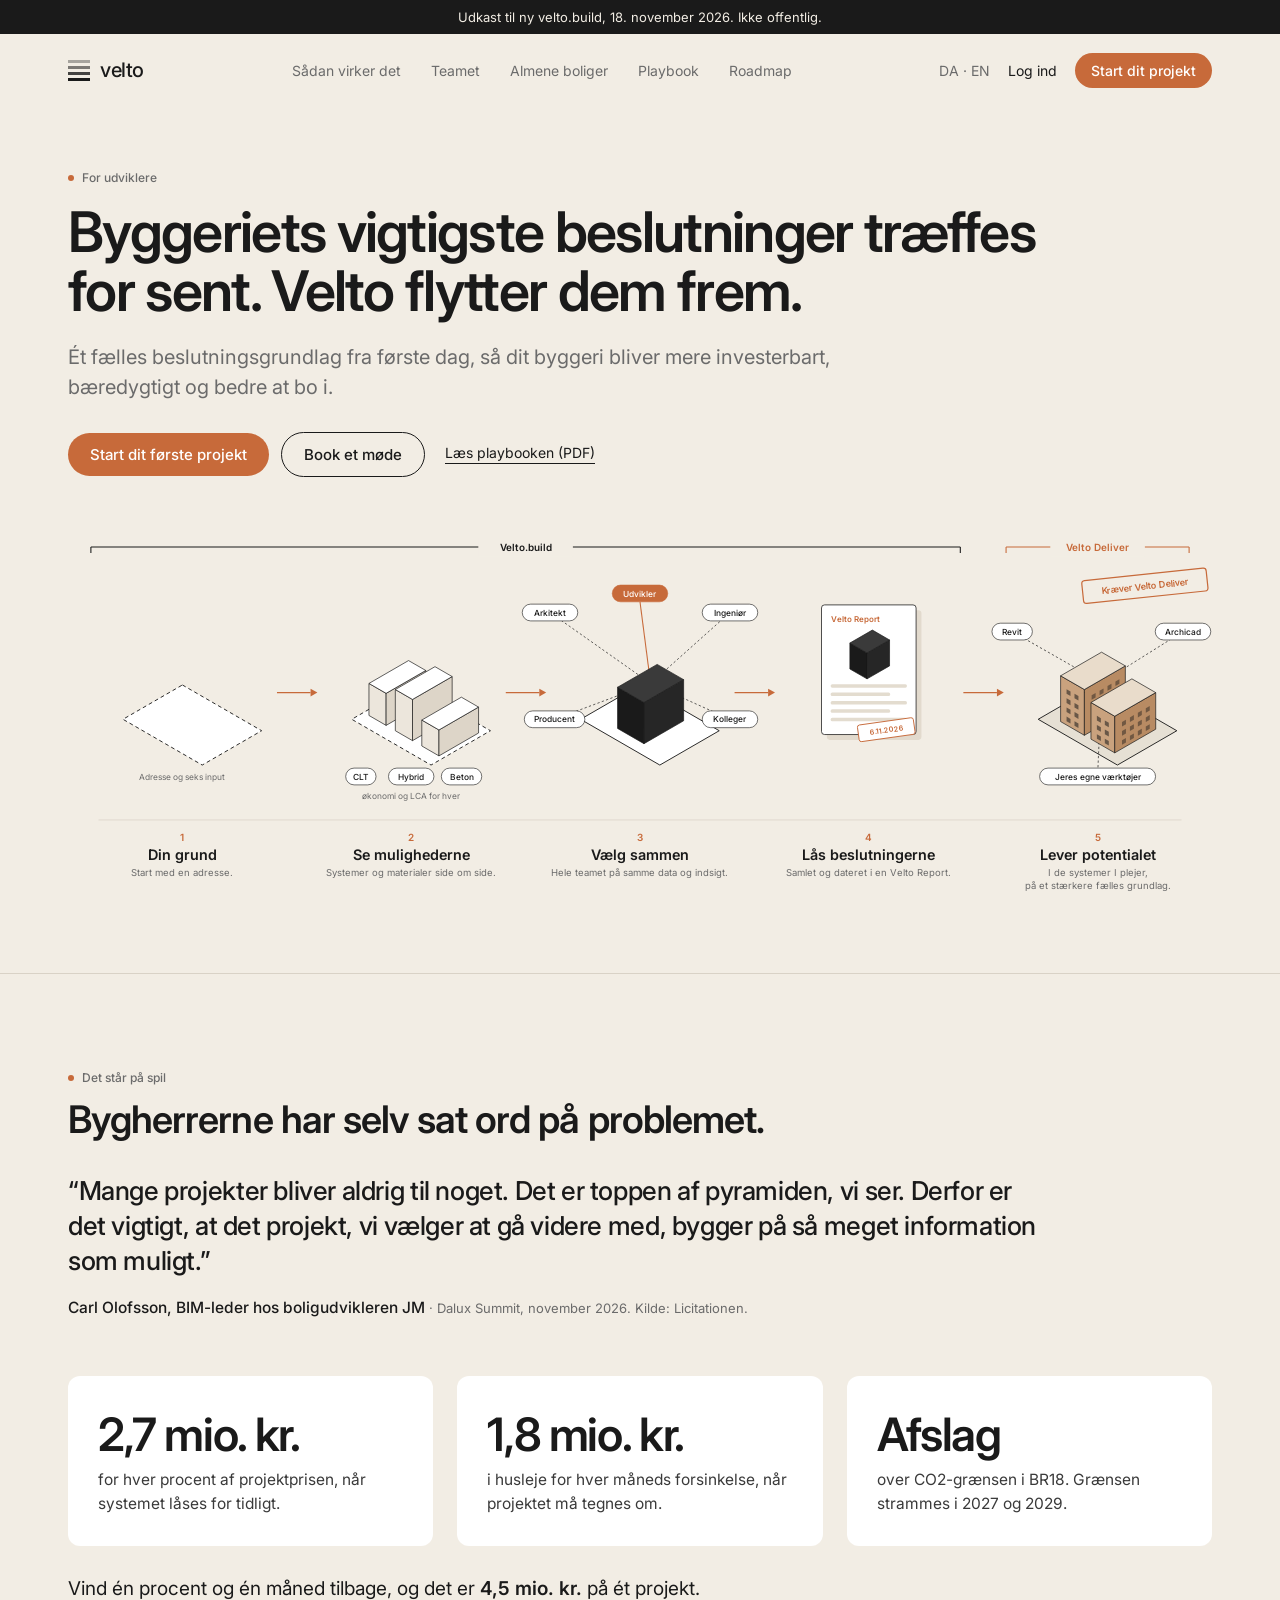
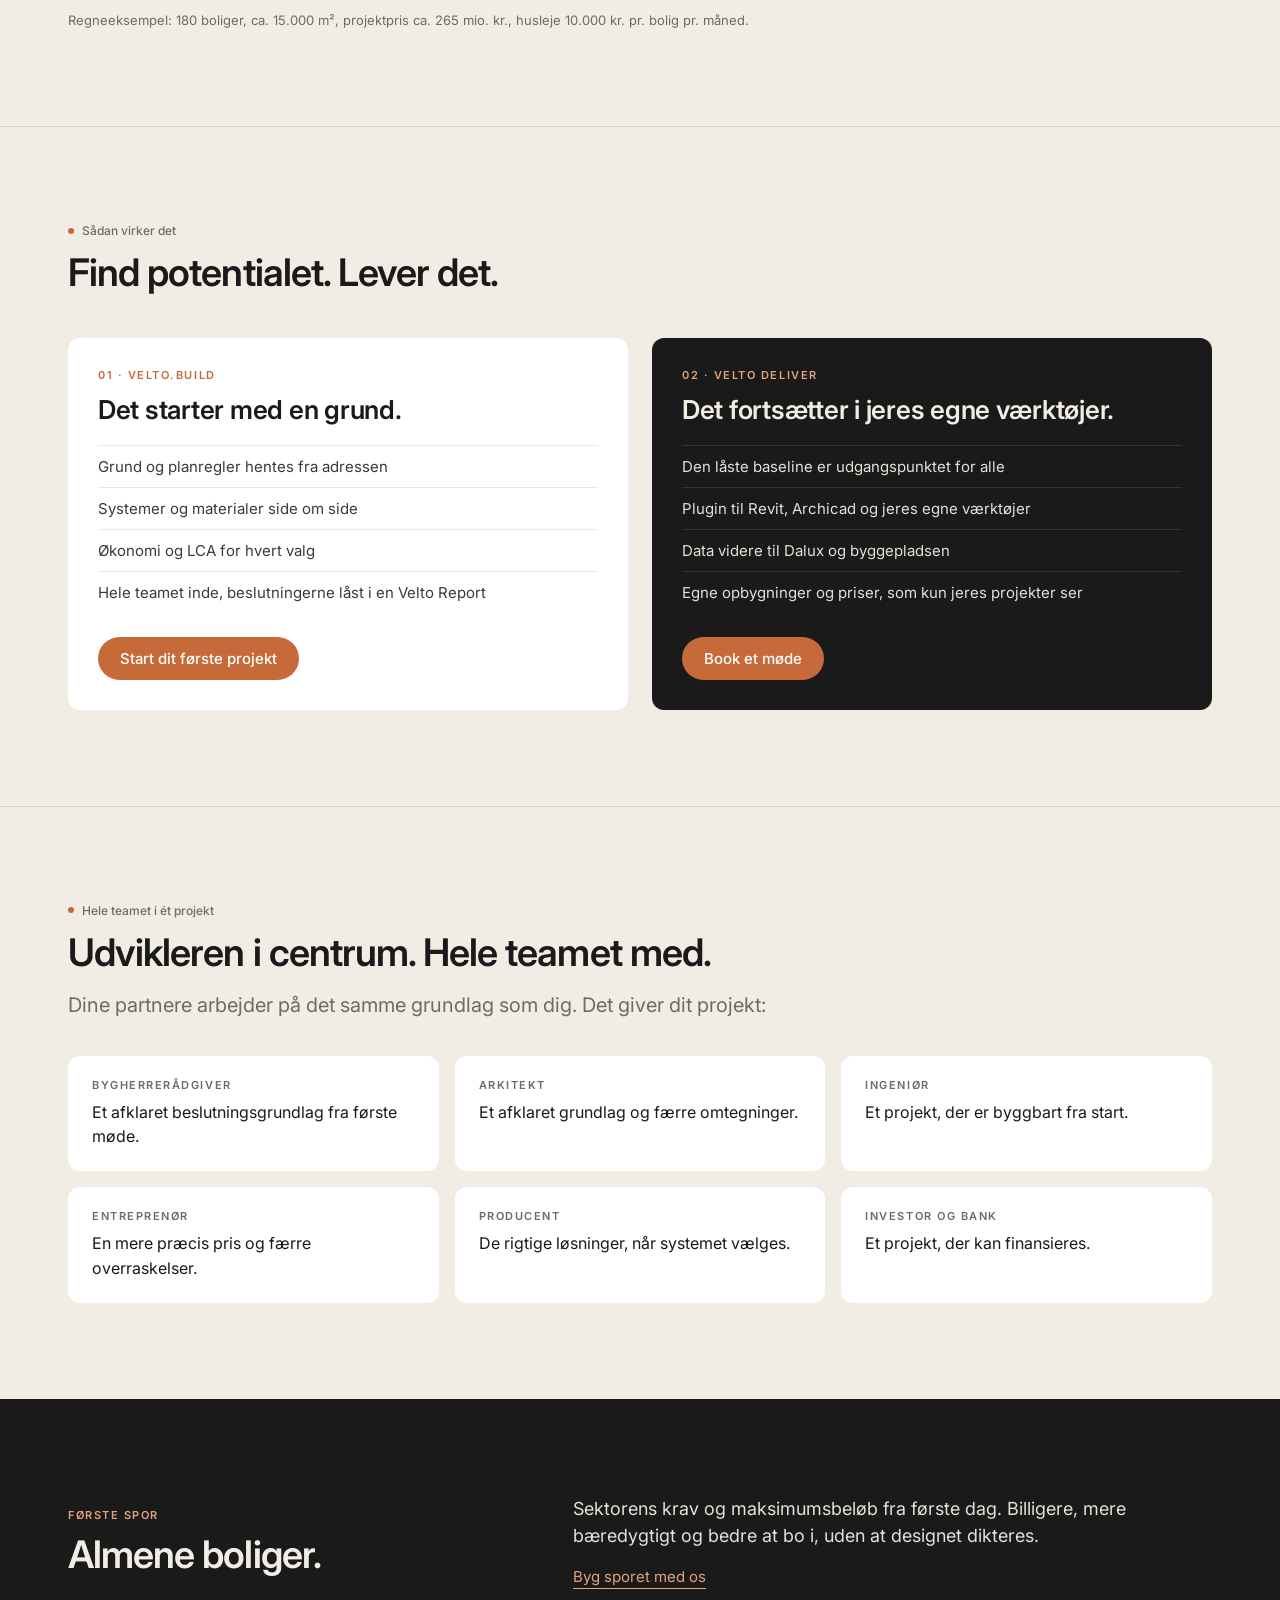
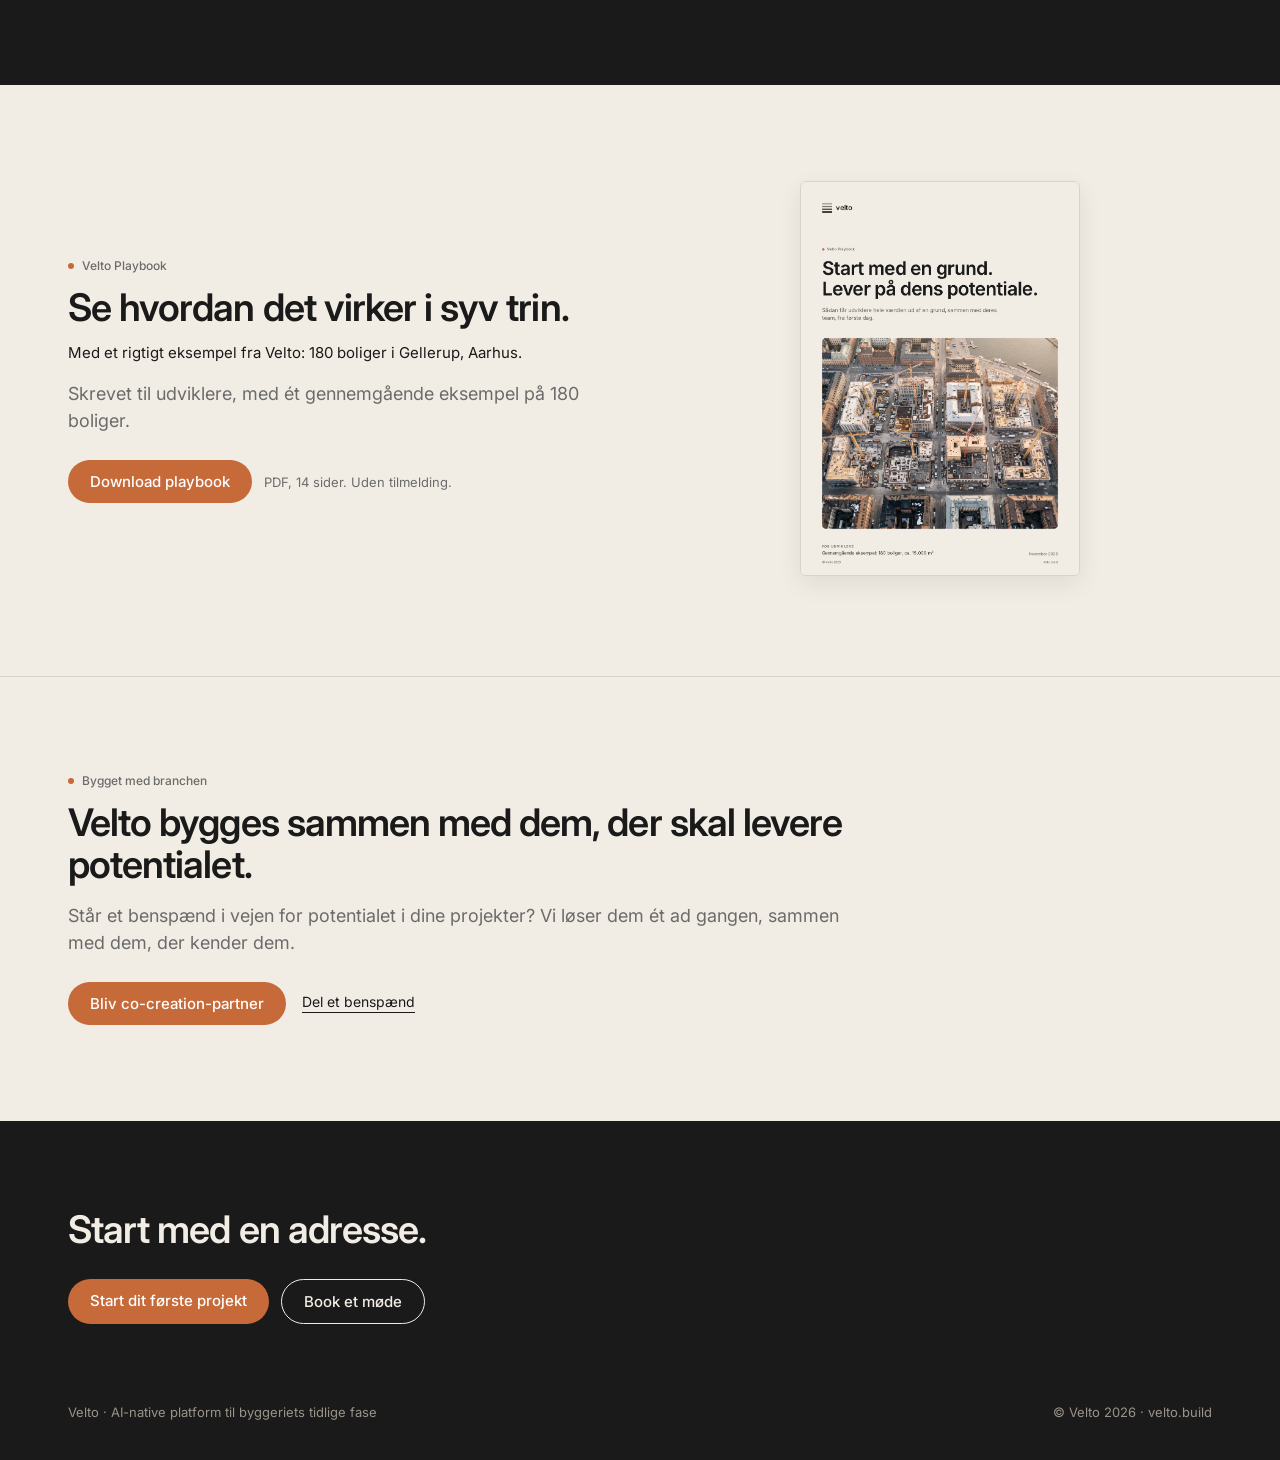
==== commit 7d8fbf82: "Landing: playbook in hero, nav and fold link straight to the Danish PDF, new cover thumbnail" ====
--- a/index.html
+++ b/index.html
@@ -38,14 +38,14 @@
 .out{border-top:2px solid var(--ink);padding-top:10px} .out b{font-size:15px;font-weight:600}</style></head><body>
 <div class="draft">Udkast til ny velto.build, 18. november 2026. Ikke offentlig.</div>
 <nav><div class="w"><div class="logo"><div class="bars"><span></span><span></span><span></span><span></span></div>velto</div>
-<div class="links"><a href="#saadan">Sådan virker det</a><a href="#teamet">Teamet</a><a href="#almene">Almene boliger</a><a href="#playbook">Playbook</a><a href="#branchen">Roadmap</a></div>
+<div class="links"><a href="#saadan">Sådan virker det</a><a href="#teamet">Teamet</a><a href="#almene">Almene boliger</a><a href="velto-playbook.pdf" target="_blank">Playbook</a><a href="#branchen">Roadmap</a></div>
 <div class="right"><span style="color:var(--muted)">DA · EN</span><a href="https://app.velto.build/login">Log ind</a><a class="btn s" href="https://app.velto.build/signup">Start dit projekt</a></div></div></nav>
 
 <header style="padding:64px 0 24px"><div class="w">
 <div class="eb">For udviklere</div>
 <h1 style="margin-top:18px">Byggeriets vigtigste beslutninger træffes for sent. Velto flytter dem frem.</h1>
 <p class="lead" style="margin-top:20px">Ét fælles beslutningsgrundlag fra første dag, så dit byggeri bliver mere investerbart, bæredygtigt og bedre at bo i.</p>
-<div style="display:flex;gap:12px;margin-top:30px;align-items:center"><a class="btn" href="https://app.velto.build/signup">Start dit første projekt</a><a class="btn o" href="mailto:filip@velto.build?subject=M%C3%B8de%20om%20Velto">Book et møde</a></div>
+<div style="display:flex;gap:12px;margin-top:30px;align-items:center"><a class="btn" href="https://app.velto.build/signup">Start dit første projekt</a><a class="btn o" href="mailto:filip@velto.build?subject=M%C3%B8de%20om%20Velto">Book et møde</a><a href="velto-playbook.pdf" target="_blank" style="font-size:14px;border-bottom:1px solid var(--ink);padding-bottom:2px;margin-left:8px">Læs playbooken (PDF)</a></div>
 <div class="model-desk" style="margin-top:44px"><svg xmlns="http://www.w3.org/2000/svg" viewBox="0 0 1500 520" width="100%"><rect width="100%" fill="#F2EDE4"/><line x1="30" y1="34" x2="1170" y2="34" stroke="#1A1A1A" stroke-width="1.4"/><line x1="30" y1="34" x2="30" y2="42" stroke="#1A1A1A" stroke-width="1.4"/><line x1="1170" y1="34" x2="1170" y2="42" stroke="#1A1A1A" stroke-width="1.4"/><rect x="538.0" y="22" width="124" height="24" fill="#F2EDE4"/><text x="600.0" y="39" text-anchor="middle" font-family="Inter" font-size="13" font-weight="600" fill="#1A1A1A">Velto.build</text><line x1="1230" y1="34" x2="1470" y2="34" stroke="#C76A3A" stroke-width="1.4"/><line x1="1230" y1="34" x2="1230" y2="42" stroke="#C76A3A" stroke-width="1.4"/><line x1="1470" y1="34" x2="1470" y2="42" stroke="#C76A3A" stroke-width="1.4"/><rect x="1288.0" y="22" width="124" height="24" fill="#F2EDE4"/><text x="1350.0" y="39" text-anchor="middle" font-family="Inter" font-size="13" font-weight="600" fill="#C76A3A">Velto Deliver</text><polygon points="150.0,215.0 253.9,275.0 176.0,320.0 72.1,260.0" fill="#FFFFFF" stroke="#1A1A1A" stroke-width="1.2" stroke-dasharray="5 4"/><text x="150" y="340" text-anchor="middle" font-family="Inter" font-size="11" fill="#6B6B6B">Adresse og seks input</text><polygon points="450.0,215.0 553.9,275.0 476.0,320.0 372.1,260.0" fill="#FFFFFF" stroke="#1A1A1A" stroke-width="1.2" stroke-dasharray="5 4"/><polygon points="394.6,255.0 417.1,268.0 417.1,226.0 394.6,213.0" fill="#ECE6DC" stroke="#1A1A1A" stroke-width="0.9" stroke-linejoin="round"/><polygon points="469.1,238.0 417.1,268.0 417.1,226.0 469.1,196.0" fill="#DDD5C8" stroke="#1A1A1A" stroke-width="0.9" stroke-linejoin="round"/><polygon points="446.5,183.0 469.1,196.0 417.1,226.0 394.6,213.0" fill="#FFFFFF" stroke="#1A1A1A" stroke-width="0.9" stroke-linejoin="round"/><polygon points="429.2,275.0 451.7,288.0 451.7,234.0 429.2,221.0" fill="#ECE6DC" stroke="#1A1A1A" stroke-width="0.9" stroke-linejoin="round"/><polygon points="503.7,258.0 451.7,288.0 451.7,234.0 503.7,204.0" fill="#DDD5C8" stroke="#1A1A1A" stroke-width="0.9" stroke-linejoin="round"/><polygon points="481.2,191.0 503.7,204.0 451.7,234.0 429.2,221.0" fill="#FFFFFF" stroke="#1A1A1A" stroke-width="0.9" stroke-linejoin="round"/><polygon points="463.9,295.0 486.4,308.0 486.4,274.0 463.9,261.0" fill="#ECE6DC" stroke="#1A1A1A" stroke-width="0.9" stroke-linejoin="round"/><polygon points="538.3,278.0 486.4,308.0 486.4,274.0 538.3,244.0" fill="#DDD5C8" stroke="#1A1A1A" stroke-width="0.9" stroke-linejoin="round"/><polygon points="515.8,231.0 538.3,244.0 486.4,274.0 463.9,261.0" fill="#FFFFFF" stroke="#1A1A1A" stroke-width="0.9" stroke-linejoin="round"/><rect x="364.1" y="324" width="39.8" height="22" rx="11" fill="#FFFFFF" stroke="#1A1A1A" stroke-width="0.8"/><text x="384" y="339" text-anchor="middle" font-family="Inter" font-size="11" font-weight="500" fill="#1A1A1A">CLT</text><rect x="420.2" y="324" width="59.6" height="22" rx="11" fill="#FFFFFF" stroke="#1A1A1A" stroke-width="0.8"/><text x="450" y="339" text-anchor="middle" font-family="Inter" font-size="11" font-weight="500" fill="#1A1A1A">Hybrid</text><rect x="489.5" y="324" width="53.0" height="22" rx="11" fill="#FFFFFF" stroke="#1A1A1A" stroke-width="0.8"/><text x="516" y="339" text-anchor="middle" font-family="Inter" font-size="11" font-weight="500" fill="#1A1A1A">Beton</text><text x="450" y="365" text-anchor="middle" font-family="Inter" font-size="11" fill="#6B6B6B">økonomi og LCA for hver</text><polygon points="750.0,215.0 853.9,275.0 776.0,320.0 672.1,260.0" fill="#FFFFFF" stroke="#1A1A1A" stroke-width="1.2" /><line x1="632" y1="120" x2="763.9" y2="213.0" stroke="#1A1A1A" stroke-width="0.9" stroke-dasharray="3 3"/><line x1="868" y1="120" x2="763.9" y2="213.0" stroke="#1A1A1A" stroke-width="0.9" stroke-dasharray="3 3"/><line x1="638" y1="260" x2="763.9" y2="213.0" stroke="#1A1A1A" stroke-width="0.9" stroke-dasharray="3 3"/><line x1="868" y1="260" x2="763.9" y2="213.0" stroke="#1A1A1A" stroke-width="0.9" stroke-dasharray="3 3"/><line x1="750" y1="106" x2="763.9" y2="213.0" stroke="#C76A3A" stroke-width="1.4"/><polygon points="720.6,272.0 755.2,292.0 755.2,238.0 720.6,218.0" fill="#1A1A1A" stroke="#1A1A1A" stroke-width="0.9" stroke-linejoin="round"/><polygon points="807.2,262.0 755.2,292.0 755.2,238.0 807.2,208.0" fill="#262626" stroke="#1A1A1A" stroke-width="0.9" stroke-linejoin="round"/><polygon points="772.5,188.0 807.2,208.0 755.2,238.0 720.6,218.0" fill="#3A3A3A" stroke="#1A1A1A" stroke-width="0.9" stroke-linejoin="round"/><rect x="595.6" y="109" width="72.8" height="22" rx="11" fill="#FFFFFF" stroke="#1A1A1A" stroke-width="0.8"/><text x="632" y="124" text-anchor="middle" font-family="Inter" font-size="11" font-weight="500" fill="#1A1A1A">Arkitekt</text><rect x="831.6" y="109" width="72.8" height="22" rx="11" fill="#FFFFFF" stroke="#1A1A1A" stroke-width="0.8"/><text x="868" y="124" text-anchor="middle" font-family="Inter" font-size="11" font-weight="500" fill="#1A1A1A">Ingeniør</text><rect x="598.3" y="249" width="79.4" height="22" rx="11" fill="#FFFFFF" stroke="#1A1A1A" stroke-width="0.8"/><text x="638" y="264" text-anchor="middle" font-family="Inter" font-size="11" font-weight="500" fill="#1A1A1A">Producent</text><rect x="831.6" y="249" width="72.8" height="22" rx="11" fill="#FFFFFF" stroke="#1A1A1A" stroke-width="0.8"/><text x="868" y="264" text-anchor="middle" font-family="Inter" font-size="11" font-weight="500" fill="#1A1A1A">Kolleger</text><rect x="713.6" y="84" width="72.8" height="22" rx="11" fill="#C76A3A" stroke="#C76A3A" stroke-width="0.8"/><text x="750" y="99" text-anchor="middle" font-family="Inter" font-size="11" font-weight="500" fill="#FFFFFF">Udvikler</text><rect x="995" y="117" width="124" height="170" rx="4" fill="#E2DACD"/><rect x="988" y="110" width="124" height="170" rx="4" fill="#FFFFFF" stroke="#1A1A1A" stroke-width="1"/><text x="1000" y="132" font-family="Inter" font-size="10.5" font-weight="600" fill="#C76A3A">Velto Report</text><polygon points="1025.2,194.0 1047.7,207.0 1047.7,173.0 1025.2,160.0" fill="#1A1A1A" stroke="#1A1A1A" stroke-width="0.9" stroke-linejoin="round"/><polygon points="1077.2,190.0 1047.7,207.0 1047.7,173.0 1077.2,156.0" fill="#262626" stroke="#1A1A1A" stroke-width="0.9" stroke-linejoin="round"/><polygon points="1054.7,143.0 1077.2,156.0 1047.7,173.0 1025.2,160.0" fill="#3A3A3A" stroke="#1A1A1A" stroke-width="0.9" stroke-linejoin="round"/><rect x="1000" y="214" width="100" height="4.5" rx="2" fill="#E3DCCF"/><rect x="1000" y="225" width="78" height="4.5" rx="2" fill="#E3DCCF"/><rect x="1000" y="236" width="100" height="4.5" rx="2" fill="#E3DCCF"/><rect x="1000" y="247" width="78" height="4.5" rx="2" fill="#E3DCCF"/><rect x="1000" y="258" width="100" height="4.5" rx="2" fill="#E3DCCF"/><g transform="rotate(-8 1106 272)"><rect x="1036" y="258" width="74" height="22" rx="3" fill="#FFFFFF" stroke="#C76A3A" stroke-width="1.2"/><text x="1073" y="273" text-anchor="middle" font-family="Inter" font-size="9.5" font-weight="600" fill="#C76A3A">6.11.2026</text></g><polygon points="1350.0,215.0 1453.9,275.0 1376.0,320.0 1272.1,260.0" fill="#E6E0D4" stroke="#1A1A1A" stroke-width="1.2" /><line x1="1238" y1="145" x2="1355.2" y2="212.0" stroke="#1A1A1A" stroke-width="0.9" stroke-dasharray="3 3"/><line x1="1462" y1="145" x2="1355.2" y2="212.0" stroke="#1A1A1A" stroke-width="0.9" stroke-dasharray="3 3"/><line x1="1350" y1="335" x2="1355.2" y2="212.0" stroke="#1A1A1A" stroke-width="0.9" stroke-dasharray="3 3"/><polygon points="1301.5,263.0 1332.7,281.0 1332.7,221.0 1301.5,203.0" fill="#C9A27E" stroke="#1A1A1A" stroke-width="0.9" stroke-linejoin="round"/><polygon points="1386.4,250.0 1332.7,281.0 1332.7,221.0 1386.4,190.0" fill="#B88B63" stroke="#1A1A1A" stroke-width="0.9" stroke-linejoin="round"/><polygon points="1355.2,172.0 1386.4,190.0 1332.7,221.0 1301.5,203.0" fill="#E9DCCB" stroke="#1A1A1A" stroke-width="0.9" stroke-linejoin="round"/><polygon points="1309.3,262.5 1314.5,265.5 1314.5,259.5 1309.3,256.5" fill="#1A1A1A" opacity=".55"/><polygon points="1319.7,268.5 1324.9,271.5 1324.9,265.5 1319.7,262.5" fill="#1A1A1A" opacity=".55"/><polygon points="1378.6,249.5 1373.4,252.5 1373.4,246.5 1378.6,243.5" fill="#1A1A1A" opacity=".45"/><polygon points="1368.2,255.5 1363.0,258.5 1363.0,252.5 1368.2,249.5" fill="#1A1A1A" opacity=".45"/><polygon points="1357.8,261.5 1352.6,264.5 1352.6,258.5 1357.8,255.5" fill="#1A1A1A" opacity=".45"/><polygon points="1347.4,267.5 1342.2,270.5 1342.2,264.5 1347.4,261.5" fill="#1A1A1A" opacity=".45"/><polygon points="1309.3,250.5 1314.5,253.5 1314.5,247.5 1309.3,244.5" fill="#1A1A1A" opacity=".55"/><polygon points="1319.7,256.5 1324.9,259.5 1324.9,253.5 1319.7,250.5" fill="#1A1A1A" opacity=".55"/><polygon points="1378.6,237.5 1373.4,240.5 1373.4,234.5 1378.6,231.5" fill="#1A1A1A" opacity=".45"/><polygon points="1368.2,243.5 1363.0,246.5 1363.0,240.5 1368.2,237.5" fill="#1A1A1A" opacity=".45"/><polygon points="1357.8,249.5 1352.6,252.5 1352.6,246.5 1357.8,243.5" fill="#1A1A1A" opacity=".45"/><polygon points="1347.4,255.5 1342.2,258.5 1342.2,252.5 1347.4,249.5" fill="#1A1A1A" opacity=".45"/><polygon points="1309.3,238.5 1314.5,241.5 1314.5,235.5 1309.3,232.5" fill="#1A1A1A" opacity=".55"/><polygon points="1319.7,244.5 1324.9,247.5 1324.9,241.5 1319.7,238.5" fill="#1A1A1A" opacity=".55"/><polygon points="1378.6,225.5 1373.4,228.5 1373.4,222.5 1378.6,219.5" fill="#1A1A1A" opacity=".45"/><polygon points="1368.2,231.5 1363.0,234.5 1363.0,228.5 1368.2,225.5" fill="#1A1A1A" opacity=".45"/><polygon points="1357.8,237.5 1352.6,240.5 1352.6,234.5 1357.8,231.5" fill="#1A1A1A" opacity=".45"/><polygon points="1347.4,243.5 1342.2,246.5 1342.2,240.5 1347.4,237.5" fill="#1A1A1A" opacity=".45"/><polygon points="1309.3,226.5 1314.5,229.5 1314.5,223.5 1309.3,220.5" fill="#1A1A1A" opacity=".55"/><polygon points="1319.7,232.5 1324.9,235.5 1324.9,229.5 1319.7,226.5" fill="#1A1A1A" opacity=".55"/><polygon points="1378.6,213.5 1373.4,216.5 1373.4,210.5 1378.6,207.5" fill="#1A1A1A" opacity=".45"/><polygon points="1368.2,219.5 1363.0,222.5 1363.0,216.5 1368.2,213.5" fill="#1A1A1A" opacity=".45"/><polygon points="1357.8,225.5 1352.6,228.5 1352.6,222.5 1357.8,219.5" fill="#1A1A1A" opacity=".45"/><polygon points="1347.4,231.5 1342.2,234.5 1342.2,228.5 1347.4,225.5" fill="#1A1A1A" opacity=".45"/><polygon points="1341.3,286.0 1372.5,304.0 1372.5,256.0 1341.3,238.0" fill="#C9A27E" stroke="#1A1A1A" stroke-width="0.9" stroke-linejoin="round"/><polygon points="1426.2,273.0 1372.5,304.0 1372.5,256.0 1426.2,225.0" fill="#B88B63" stroke="#1A1A1A" stroke-width="0.9" stroke-linejoin="round"/><polygon points="1395.0,207.0 1426.2,225.0 1372.5,256.0 1341.3,238.0" fill="#E9DCCB" stroke="#1A1A1A" stroke-width="0.9" stroke-linejoin="round"/><polygon points="1349.1,285.5 1354.3,288.5 1354.3,282.5 1349.1,279.5" fill="#1A1A1A" opacity=".55"/><polygon points="1359.5,291.5 1364.7,294.5 1364.7,288.5 1359.5,285.5" fill="#1A1A1A" opacity=".55"/><polygon points="1418.4,272.5 1413.2,275.5 1413.2,269.5 1418.4,266.5" fill="#1A1A1A" opacity=".45"/><polygon points="1408.0,278.5 1402.8,281.5 1402.8,275.5 1408.0,272.5" fill="#1A1A1A" opacity=".45"/><polygon points="1397.6,284.5 1392.4,287.5 1392.4,281.5 1397.6,278.5" fill="#1A1A1A" opacity=".45"/><polygon points="1387.2,290.5 1382.0,293.5 1382.0,287.5 1387.2,284.5" fill="#1A1A1A" opacity=".45"/><polygon points="1349.1,273.5 1354.3,276.5 1354.3,270.5 1349.1,267.5" fill="#1A1A1A" opacity=".55"/><polygon points="1359.5,279.5 1364.7,282.5 1364.7,276.5 1359.5,273.5" fill="#1A1A1A" opacity=".55"/><polygon points="1418.4,260.5 1413.2,263.5 1413.2,257.5 1418.4,254.5" fill="#1A1A1A" opacity=".45"/><polygon points="1408.0,266.5 1402.8,269.5 1402.8,263.5 1408.0,260.5" fill="#1A1A1A" opacity=".45"/><polygon points="1397.6,272.5 1392.4,275.5 1392.4,269.5 1397.6,266.5" fill="#1A1A1A" opacity=".45"/><polygon points="1387.2,278.5 1382.0,281.5 1382.0,275.5 1387.2,272.5" fill="#1A1A1A" opacity=".45"/><polygon points="1349.1,261.5 1354.3,264.5 1354.3,258.5 1349.1,255.5" fill="#1A1A1A" opacity=".55"/><polygon points="1359.5,267.5 1364.7,270.5 1364.7,264.5 1359.5,261.5" fill="#1A1A1A" opacity=".55"/><polygon points="1418.4,248.5 1413.2,251.5 1413.2,245.5 1418.4,242.5" fill="#1A1A1A" opacity=".45"/><polygon points="1408.0,254.5 1402.8,257.5 1402.8,251.5 1408.0,248.5" fill="#1A1A1A" opacity=".45"/><polygon points="1397.6,260.5 1392.4,263.5 1392.4,257.5 1397.6,254.5" fill="#1A1A1A" opacity=".45"/><polygon points="1387.2,266.5 1382.0,269.5 1382.0,263.5 1387.2,260.5" fill="#1A1A1A" opacity=".45"/><rect x="1211.5" y="134" width="53.0" height="22" rx="11" fill="#FFFFFF" stroke="#1A1A1A" stroke-width="0.8"/><text x="1238" y="149" text-anchor="middle" font-family="Inter" font-size="11" font-weight="500" fill="#1A1A1A">Revit</text><rect x="1425.6" y="134" width="72.8" height="22" rx="11" fill="#FFFFFF" stroke="#1A1A1A" stroke-width="0.8"/><text x="1462" y="149" text-anchor="middle" font-family="Inter" font-size="11" font-weight="500" fill="#1A1A1A">Archicad</text><rect x="1274.0" y="324" width="152.0" height="22" rx="11" fill="#FFFFFF" stroke="#1A1A1A" stroke-width="0.8"/><text x="1350" y="339" text-anchor="middle" font-family="Inter" font-size="11" font-weight="500" fill="#1A1A1A">Jeres egne værktøjer</text><g transform="rotate(-6 1412 85)"><rect x="1330" y="70" width="164" height="30" rx="4" fill="#F2EDE4" stroke="#C76A3A" stroke-width="1.6"/><text x="1412" y="90" text-anchor="middle" font-family="Inter" font-size="12" font-weight="600" fill="#C76A3A">Kræver Velto Deliver</text></g><line x1="274" y1="225" x2="318" y2="225" stroke="#C76A3A" stroke-width="1.6"/><polygon points="318,220 327,225 318,230" fill="#C76A3A"/><line x1="574" y1="225" x2="618" y2="225" stroke="#C76A3A" stroke-width="1.6"/><polygon points="618,220 627,225 618,230" fill="#C76A3A"/><line x1="874" y1="225" x2="918" y2="225" stroke="#C76A3A" stroke-width="1.6"/><polygon points="918,220 927,225 918,230" fill="#C76A3A"/><line x1="1174" y1="225" x2="1218" y2="225" stroke="#C76A3A" stroke-width="1.6"/><polygon points="1218,220 1227,225 1218,230" fill="#C76A3A"/><line x1="40" y1="392" x2="1460" y2="392" stroke="#D9D2C6" stroke-width="1"/><text x="150" y="420" text-anchor="middle" font-family="Inter" font-size="13" font-weight="600" fill="#C76A3A">1</text><text x="150" y="444" text-anchor="middle" font-family="Inter" font-size="19" font-weight="600" fill="#1A1A1A">Din grund</text><text x="150" y="466" text-anchor="middle" font-family="Inter" font-size="12.5" fill="#6B6B6B">Start med en adresse.</text><text x="450" y="420" text-anchor="middle" font-family="Inter" font-size="13" font-weight="600" fill="#C76A3A">2</text><text x="450" y="444" text-anchor="middle" font-family="Inter" font-size="19" font-weight="600" fill="#1A1A1A">Se mulighederne</text><text x="450" y="466" text-anchor="middle" font-family="Inter" font-size="12.5" fill="#6B6B6B">Systemer og materialer side om side.</text><text x="750" y="420" text-anchor="middle" font-family="Inter" font-size="13" font-weight="600" fill="#C76A3A">3</text><text x="750" y="444" text-anchor="middle" font-family="Inter" font-size="19" font-weight="600" fill="#1A1A1A">Vælg sammen</text><text x="750" y="466" text-anchor="middle" font-family="Inter" font-size="12.5" fill="#6B6B6B">Hele teamet på samme data og indsigt.</text><text x="1050" y="420" text-anchor="middle" font-family="Inter" font-size="13" font-weight="600" fill="#C76A3A">4</text><text x="1050" y="444" text-anchor="middle" font-family="Inter" font-size="19" font-weight="600" fill="#1A1A1A">Lås beslutningerne</text><text x="1050" y="466" text-anchor="middle" font-family="Inter" font-size="12.5" fill="#6B6B6B">Samlet og dateret i en Velto Report.</text><text x="1350" y="420" text-anchor="middle" font-family="Inter" font-size="13" font-weight="600" fill="#C76A3A">5</text><text x="1350" y="444" text-anchor="middle" font-family="Inter" font-size="19" font-weight="600" fill="#1A1A1A">Lever potentialet</text><text x="1350" y="466" text-anchor="middle" font-family="Inter" font-size="12.5" fill="#6B6B6B">I de systemer I plejer,</text><text x="1350" y="483" text-anchor="middle" font-family="Inter" font-size="12.5" fill="#6B6B6B">på et stærkere fælles grundlag.</text></svg></div><div style="margin-top:28px"><div class="model-mob"><div class="caps" style="border-top:2px solid #1A1A1A;padding-top:8px">Velto.build</div><div style="padding:18px 0 26px;text-align:center"><svg style="width:100%;max-width:360px;height:auto;display:block;margin:0 auto" xmlns="http://www.w3.org/2000/svg" viewBox="-25 155 350 200"><polygon points="150.0,215.0 253.9,275.0 176.0,320.0 72.1,260.0" fill="#FFFFFF" stroke="#1A1A1A" stroke-width="1.2" stroke-dasharray="5 4"/><text x="150" y="340" text-anchor="middle" font-family="Inter" font-size="11" fill="#6B6B6B">Adresse og seks input</text></svg><div style="font-size:13px;font-weight:600;color:#C76A3A;margin-top:6px">1</div><h3 style="font-size:21px">Din grund</h3><p style="color:#6B6B6B;font-size:15px">Start med en adresse.</p></div><div style="padding:18px 0 26px;text-align:center"><svg style="width:100%;max-width:360px;height:auto;display:block;margin:0 auto" xmlns="http://www.w3.org/2000/svg" viewBox="275 145 350 230"><polygon points="450.0,215.0 553.9,275.0 476.0,320.0 372.1,260.0" fill="#FFFFFF" stroke="#1A1A1A" stroke-width="1.2" stroke-dasharray="5 4"/><polygon points="394.6,255.0 417.1,268.0 417.1,226.0 394.6,213.0" fill="#ECE6DC" stroke="#1A1A1A" stroke-width="0.9" stroke-linejoin="round"/><polygon points="469.1,238.0 417.1,268.0 417.1,226.0 469.1,196.0" fill="#DDD5C8" stroke="#1A1A1A" stroke-width="0.9" stroke-linejoin="round"/><polygon points="446.5,183.0 469.1,196.0 417.1,226.0 394.6,213.0" fill="#FFFFFF" stroke="#1A1A1A" stroke-width="0.9" stroke-linejoin="round"/><polygon points="429.2,275.0 451.7,288.0 451.7,234.0 429.2,221.0" fill="#ECE6DC" stroke="#1A1A1A" stroke-width="0.9" stroke-linejoin="round"/><polygon points="503.7,258.0 451.7,288.0 451.7,234.0 503.7,204.0" fill="#DDD5C8" stroke="#1A1A1A" stroke-width="0.9" stroke-linejoin="round"/><polygon points="481.2,191.0 503.7,204.0 451.7,234.0 429.2,221.0" fill="#FFFFFF" stroke="#1A1A1A" stroke-width="0.9" stroke-linejoin="round"/><polygon points="463.9,295.0 486.4,308.0 486.4,274.0 463.9,261.0" fill="#ECE6DC" stroke="#1A1A1A" stroke-width="0.9" stroke-linejoin="round"/><polygon points="538.3,278.0 486.4,308.0 486.4,274.0 538.3,244.0" fill="#DDD5C8" stroke="#1A1A1A" stroke-width="0.9" stroke-linejoin="round"/><polygon points="515.8,231.0 538.3,244.0 486.4,274.0 463.9,261.0" fill="#FFFFFF" stroke="#1A1A1A" stroke-width="0.9" stroke-linejoin="round"/><rect x="364.1" y="324" width="39.8" height="22" rx="11" fill="#FFFFFF" stroke="#1A1A1A" stroke-width="0.8"/><text x="384" y="339" text-anchor="middle" font-family="Inter" font-size="11" font-weight="500" fill="#1A1A1A">CLT</text><rect x="420.2" y="324" width="59.6" height="22" rx="11" fill="#FFFFFF" stroke="#1A1A1A" stroke-width="0.8"/><text x="450" y="339" text-anchor="middle" font-family="Inter" font-size="11" font-weight="500" fill="#1A1A1A">Hybrid</text><rect x="489.5" y="324" width="53.0" height="22" rx="11" fill="#FFFFFF" stroke="#1A1A1A" stroke-width="0.8"/><text x="516" y="339" text-anchor="middle" font-family="Inter" font-size="11" font-weight="500" fill="#1A1A1A">Beton</text><text x="450" y="365" text-anchor="middle" font-family="Inter" font-size="11" fill="#6B6B6B">økonomi og LCA for hver</text></svg><div style="font-size:13px;font-weight:600;color:#C76A3A;margin-top:6px">2</div><h3 style="font-size:21px">Se mulighederne</h3><p style="color:#6B6B6B;font-size:15px">Systemer og materialer side om side.</p></div><div style="padding:18px 0 26px;text-align:center"><svg style="width:100%;max-width:360px;height:auto;display:block;margin:0 auto" xmlns="http://www.w3.org/2000/svg" viewBox="575 73 350 234"><polygon points="750.0,215.0 853.9,275.0 776.0,320.0 672.1,260.0" fill="#FFFFFF" stroke="#1A1A1A" stroke-width="1.2" /><line x1="632" y1="120" x2="763.9" y2="213.0" stroke="#1A1A1A" stroke-width="0.9" stroke-dasharray="3 3"/><line x1="868" y1="120" x2="763.9" y2="213.0" stroke="#1A1A1A" stroke-width="0.9" stroke-dasharray="3 3"/><line x1="638" y1="260" x2="763.9" y2="213.0" stroke="#1A1A1A" stroke-width="0.9" stroke-dasharray="3 3"/><line x1="868" y1="260" x2="763.9" y2="213.0" stroke="#1A1A1A" stroke-width="0.9" stroke-dasharray="3 3"/><line x1="750" y1="106" x2="763.9" y2="213.0" stroke="#C76A3A" stroke-width="1.4"/><polygon points="720.6,272.0 755.2,292.0 755.2,238.0 720.6,218.0" fill="#1A1A1A" stroke="#1A1A1A" stroke-width="0.9" stroke-linejoin="round"/><polygon points="807.2,262.0 755.2,292.0 755.2,238.0 807.2,208.0" fill="#262626" stroke="#1A1A1A" stroke-width="0.9" stroke-linejoin="round"/><polygon points="772.5,188.0 807.2,208.0 755.2,238.0 720.6,218.0" fill="#3A3A3A" stroke="#1A1A1A" stroke-width="0.9" stroke-linejoin="round"/><rect x="595.6" y="109" width="72.8" height="22" rx="11" fill="#FFFFFF" stroke="#1A1A1A" stroke-width="0.8"/><text x="632" y="124" text-anchor="middle" font-family="Inter" font-size="11" font-weight="500" fill="#1A1A1A">Arkitekt</text><rect x="831.6" y="109" width="72.8" height="22" rx="11" fill="#FFFFFF" stroke="#1A1A1A" stroke-width="0.8"/><text x="868" y="124" text-anchor="middle" font-family="Inter" font-size="11" font-weight="500" fill="#1A1A1A">Ingeniør</text><rect x="598.3" y="249" width="79.4" height="22" rx="11" fill="#FFFFFF" stroke="#1A1A1A" stroke-width="0.8"/><text x="638" y="264" text-anchor="middle" font-family="Inter" font-size="11" font-weight="500" fill="#1A1A1A">Producent</text><rect x="831.6" y="249" width="72.8" height="22" rx="11" fill="#FFFFFF" stroke="#1A1A1A" stroke-width="0.8"/><text x="868" y="264" text-anchor="middle" font-family="Inter" font-size="11" font-weight="500" fill="#1A1A1A">Kolleger</text><rect x="713.6" y="84" width="72.8" height="22" rx="11" fill="#C76A3A" stroke="#C76A3A" stroke-width="0.8"/><text x="750" y="99" text-anchor="middle" font-family="Inter" font-size="11" font-weight="500" fill="#FFFFFF">Udvikler</text></svg><div style="font-size:13px;font-weight:600;color:#C76A3A;margin-top:6px">3</div><h3 style="font-size:21px">Vælg sammen</h3><p style="color:#6B6B6B;font-size:15px">Hele teamet på samme data og indsigt.</p></div><div style="padding:18px 0 26px;text-align:center"><svg style="width:100%;max-width:360px;height:auto;display:block;margin:0 auto" xmlns="http://www.w3.org/2000/svg" viewBox="875 100 350 197"><rect x="995" y="117" width="124" height="170" rx="4" fill="#E2DACD"/><rect x="988" y="110" width="124" height="170" rx="4" fill="#FFFFFF" stroke="#1A1A1A" stroke-width="1"/><text x="1000" y="132" font-family="Inter" font-size="10.5" font-weight="600" fill="#C76A3A">Velto Report</text><polygon points="1025.2,194.0 1047.7,207.0 1047.7,173.0 1025.2,160.0" fill="#1A1A1A" stroke="#1A1A1A" stroke-width="0.9" stroke-linejoin="round"/><polygon points="1077.2,190.0 1047.7,207.0 1047.7,173.0 1077.2,156.0" fill="#262626" stroke="#1A1A1A" stroke-width="0.9" stroke-linejoin="round"/><polygon points="1054.7,143.0 1077.2,156.0 1047.7,173.0 1025.2,160.0" fill="#3A3A3A" stroke="#1A1A1A" stroke-width="0.9" stroke-linejoin="round"/><rect x="1000" y="214" width="100" height="4.5" rx="2" fill="#E3DCCF"/><rect x="1000" y="225" width="78" height="4.5" rx="2" fill="#E3DCCF"/><rect x="1000" y="236" width="100" height="4.5" rx="2" fill="#E3DCCF"/><rect x="1000" y="247" width="78" height="4.5" rx="2" fill="#E3DCCF"/><rect x="1000" y="258" width="100" height="4.5" rx="2" fill="#E3DCCF"/><g transform="rotate(-8 1106 272)"><rect x="1036" y="258" width="74" height="22" rx="3" fill="#FFFFFF" stroke="#C76A3A" stroke-width="1.2"/><text x="1073" y="273" text-anchor="middle" font-family="Inter" font-size="9.5" font-weight="600" fill="#C76A3A">6.11.2026</text></g></svg><div style="font-size:13px;font-weight:600;color:#C76A3A;margin-top:6px">4</div><h3 style="font-size:21px">Lås beslutningerne</h3><p style="color:#6B6B6B;font-size:15px">Samlet og dateret i en Velto Report.</p></div><div class="caps" style="border-top:2px solid #C76A3A;padding-top:8px;color:#C76A3A">Velto Deliver</div><div style="padding:18px 0 26px;text-align:center"><svg style="width:100%;max-width:360px;height:auto;display:block;margin:0 auto" xmlns="http://www.w3.org/2000/svg" viewBox="1175 63 350 290"><polygon points="1350.0,215.0 1453.9,275.0 1376.0,320.0 1272.1,260.0" fill="#E6E0D4" stroke="#1A1A1A" stroke-width="1.2" /><line x1="1238" y1="145" x2="1355.2" y2="212.0" stroke="#1A1A1A" stroke-width="0.9" stroke-dasharray="3 3"/><line x1="1462" y1="145" x2="1355.2" y2="212.0" stroke="#1A1A1A" stroke-width="0.9" stroke-dasharray="3 3"/><line x1="1350" y1="335" x2="1355.2" y2="212.0" stroke="#1A1A1A" stroke-width="0.9" stroke-dasharray="3 3"/><polygon points="1301.5,263.0 1332.7,281.0 1332.7,221.0 1301.5,203.0" fill="#C9A27E" stroke="#1A1A1A" stroke-width="0.9" stroke-linejoin="round"/><polygon points="1386.4,250.0 1332.7,281.0 1332.7,221.0 1386.4,190.0" fill="#B88B63" stroke="#1A1A1A" stroke-width="0.9" stroke-linejoin="round"/><polygon points="1355.2,172.0 1386.4,190.0 1332.7,221.0 1301.5,203.0" fill="#E9DCCB" stroke="#1A1A1A" stroke-width="0.9" stroke-linejoin="round"/><polygon points="1309.3,262.5 1314.5,265.5 1314.5,259.5 1309.3,256.5" fill="#1A1A1A" opacity=".55"/><polygon points="1319.7,268.5 1324.9,271.5 1324.9,265.5 1319.7,262.5" fill="#1A1A1A" opacity=".55"/><polygon points="1378.6,249.5 1373.4,252.5 1373.4,246.5 1378.6,243.5" fill="#1A1A1A" opacity=".45"/><polygon points="1368.2,255.5 1363.0,258.5 1363.0,252.5 1368.2,249.5" fill="#1A1A1A" opacity=".45"/><polygon points="1357.8,261.5 1352.6,264.5 1352.6,258.5 1357.8,255.5" fill="#1A1A1A" opacity=".45"/><polygon points="1347.4,267.5 1342.2,270.5 1342.2,264.5 1347.4,261.5" fill="#1A1A1A" opacity=".45"/><polygon points="1309.3,250.5 1314.5,253.5 1314.5,247.5 1309.3,244.5" fill="#1A1A1A" opacity=".55"/><polygon points="1319.7,256.5 1324.9,259.5 1324.9,253.5 1319.7,250.5" fill="#1A1A1A" opacity=".55"/><polygon points="1378.6,237.5 1373.4,240.5 1373.4,234.5 1378.6,231.5" fill="#1A1A1A" opacity=".45"/><polygon points="1368.2,243.5 1363.0,246.5 1363.0,240.5 1368.2,237.5" fill="#1A1A1A" opacity=".45"/><polygon points="1357.8,249.5 1352.6,252.5 1352.6,246.5 1357.8,243.5" fill="#1A1A1A" opacity=".45"/><polygon points="1347.4,255.5 1342.2,258.5 1342.2,252.5 1347.4,249.5" fill="#1A1A1A" opacity=".45"/><polygon points="1309.3,238.5 1314.5,241.5 1314.5,235.5 1309.3,232.5" fill="#1A1A1A" opacity=".55"/><polygon points="1319.7,244.5 1324.9,247.5 1324.9,241.5 1319.7,238.5" fill="#1A1A1A" opacity=".55"/><polygon points="1378.6,225.5 1373.4,228.5 1373.4,222.5 1378.6,219.5" fill="#1A1A1A" opacity=".45"/><polygon points="1368.2,231.5 1363.0,234.5 1363.0,228.5 1368.2,225.5" fill="#1A1A1A" opacity=".45"/><polygon points="1357.8,237.5 1352.6,240.5 1352.6,234.5 1357.8,231.5" fill="#1A1A1A" opacity=".45"/><polygon points="1347.4,243.5 1342.2,246.5 1342.2,240.5 1347.4,237.5" fill="#1A1A1A" opacity=".45"/><polygon points="1309.3,226.5 1314.5,229.5 1314.5,223.5 1309.3,220.5" fill="#1A1A1A" opacity=".55"/><polygon points="1319.7,232.5 1324.9,235.5 1324.9,229.5 1319.7,226.5" fill="#1A1A1A" opacity=".55"/><polygon points="1378.6,213.5 1373.4,216.5 1373.4,210.5 1378.6,207.5" fill="#1A1A1A" opacity=".45"/><polygon points="1368.2,219.5 1363.0,222.5 1363.0,216.5 1368.2,213.5" fill="#1A1A1A" opacity=".45"/><polygon points="1357.8,225.5 1352.6,228.5 1352.6,222.5 1357.8,219.5" fill="#1A1A1A" opacity=".45"/><polygon points="1347.4,231.5 1342.2,234.5 1342.2,228.5 1347.4,225.5" fill="#1A1A1A" opacity=".45"/><polygon points="1341.3,286.0 1372.5,304.0 1372.5,256.0 1341.3,238.0" fill="#C9A27E" stroke="#1A1A1A" stroke-width="0.9" stroke-linejoin="round"/><polygon points="1426.2,273.0 1372.5,304.0 1372.5,256.0 1426.2,225.0" fill="#B88B63" stroke="#1A1A1A" stroke-width="0.9" stroke-linejoin="round"/><polygon points="1395.0,207.0 1426.2,225.0 1372.5,256.0 1341.3,238.0" fill="#E9DCCB" stroke="#1A1A1A" stroke-width="0.9" stroke-linejoin="round"/><polygon points="1349.1,285.5 1354.3,288.5 1354.3,282.5 1349.1,279.5" fill="#1A1A1A" opacity=".55"/><polygon points="1359.5,291.5 1364.7,294.5 1364.7,288.5 1359.5,285.5" fill="#1A1A1A" opacity=".55"/><polygon points="1418.4,272.5 1413.2,275.5 1413.2,269.5 1418.4,266.5" fill="#1A1A1A" opacity=".45"/><polygon points="1408.0,278.5 1402.8,281.5 1402.8,275.5 1408.0,272.5" fill="#1A1A1A" opacity=".45"/><polygon points="1397.6,284.5 1392.4,287.5 1392.4,281.5 1397.6,278.5" fill="#1A1A1A" opacity=".45"/><polygon points="1387.2,290.5 1382.0,293.5 1382.0,287.5 1387.2,284.5" fill="#1A1A1A" opacity=".45"/><polygon points="1349.1,273.5 1354.3,276.5 1354.3,270.5 1349.1,267.5" fill="#1A1A1A" opacity=".55"/><polygon points="1359.5,279.5 1364.7,282.5 1364.7,276.5 1359.5,273.5" fill="#1A1A1A" opacity=".55"/><polygon points="1418.4,260.5 1413.2,263.5 1413.2,257.5 1418.4,254.5" fill="#1A1A1A" opacity=".45"/><polygon points="1408.0,266.5 1402.8,269.5 1402.8,263.5 1408.0,260.5" fill="#1A1A1A" opacity=".45"/><polygon points="1397.6,272.5 1392.4,275.5 1392.4,269.5 1397.6,266.5" fill="#1A1A1A" opacity=".45"/><polygon points="1387.2,278.5 1382.0,281.5 1382.0,275.5 1387.2,272.5" fill="#1A1A1A" opacity=".45"/><polygon points="1349.1,261.5 1354.3,264.5 1354.3,258.5 1349.1,255.5" fill="#1A1A1A" opacity=".55"/><polygon points="1359.5,267.5 1364.7,270.5 1364.7,264.5 1359.5,261.5" fill="#1A1A1A" opacity=".55"/><polygon points="1418.4,248.5 1413.2,251.5 1413.2,245.5 1418.4,242.5" fill="#1A1A1A" opacity=".45"/><polygon points="1408.0,254.5 1402.8,257.5 1402.8,251.5 1408.0,248.5" fill="#1A1A1A" opacity=".45"/><polygon points="1397.6,260.5 1392.4,263.5 1392.4,257.5 1397.6,254.5" fill="#1A1A1A" opacity=".45"/><polygon points="1387.2,266.5 1382.0,269.5 1382.0,263.5 1387.2,260.5" fill="#1A1A1A" opacity=".45"/><rect x="1211.5" y="134" width="53.0" height="22" rx="11" fill="#FFFFFF" stroke="#1A1A1A" stroke-width="0.8"/><text x="1238" y="149" text-anchor="middle" font-family="Inter" font-size="11" font-weight="500" fill="#1A1A1A">Revit</text><rect x="1425.6" y="134" width="72.8" height="22" rx="11" fill="#FFFFFF" stroke="#1A1A1A" stroke-width="0.8"/><text x="1462" y="149" text-anchor="middle" font-family="Inter" font-size="11" font-weight="500" fill="#1A1A1A">Archicad</text><rect x="1274.0" y="324" width="152.0" height="22" rx="11" fill="#FFFFFF" stroke="#1A1A1A" stroke-width="0.8"/><text x="1350" y="339" text-anchor="middle" font-family="Inter" font-size="11" font-weight="500" fill="#1A1A1A">Jeres egne værktøjer</text><g transform="rotate(-6 1412 85)"><rect x="1330" y="70" width="164" height="30" rx="4" fill="#F2EDE4" stroke="#C76A3A" stroke-width="1.6"/><text x="1412" y="90" text-anchor="middle" font-family="Inter" font-size="12" font-weight="600" fill="#C76A3A">Kræver Velto Deliver</text></g></svg><div style="font-size:13px;font-weight:600;color:#C76A3A;margin-top:6px">5</div><h3 style="font-size:21px">Lever potentialet</h3><p style="color:#6B6B6B;font-size:15px">I de systemer I plejer, på et stærkere fælles grundlag.</p></div></div></div>
 </div></header>
 
@@ -90,9 +90,10 @@
 
 <section id="playbook" style="border-top:0"><div class="w" style="display:grid;grid-template-columns:1fr 1fr;gap:56px;align-items:center">
 <div><div class="eb">Velto Playbook</div><h2 style="margin-top:14px">Se hvordan det virker i syv trin.</h2>
+<p style="margin-top:12px;font-size:15px;color:var(--ink)">Med et rigtigt eksempel fra Velto: 180 boliger i Gellerup, Aarhus.</p>
 <p class="lead" style="margin-top:16px;font-size:18px">Skrevet til udviklere, med ét gennemgående eksempel på 180 boliger.</p>
-<div style="display:flex;gap:12px;margin-top:26px;align-items:center"><a class="btn" href="velto-playbook.pdf" target="_blank">Download playbook</a><span style="font-size:13px;color:var(--muted)">PDF, uden tilmelding.</span></div></div>
-<div style="display:flex;justify-content:center"><img src="pbcover-01.png" style="width:280px;border-radius:6px;border:1px solid var(--line)"></div>
+<div style="display:flex;gap:12px;margin-top:26px;align-items:center"><a class="btn" href="velto-playbook.pdf" target="_blank">Download playbook</a><span style="font-size:13px;color:var(--muted)">PDF, 14 sider. Uden tilmelding.</span></div></div>
+<div style="display:flex;justify-content:center"><a href="velto-playbook.pdf" target="_blank"><img src="pbcover-01.png?v=3" style="width:280px;border-radius:6px;border:1px solid var(--line);box-shadow:0 8px 24px rgba(0,0,0,.08)"></a></div>
 </div></section>
 
 <section id="branchen"><div class="w">
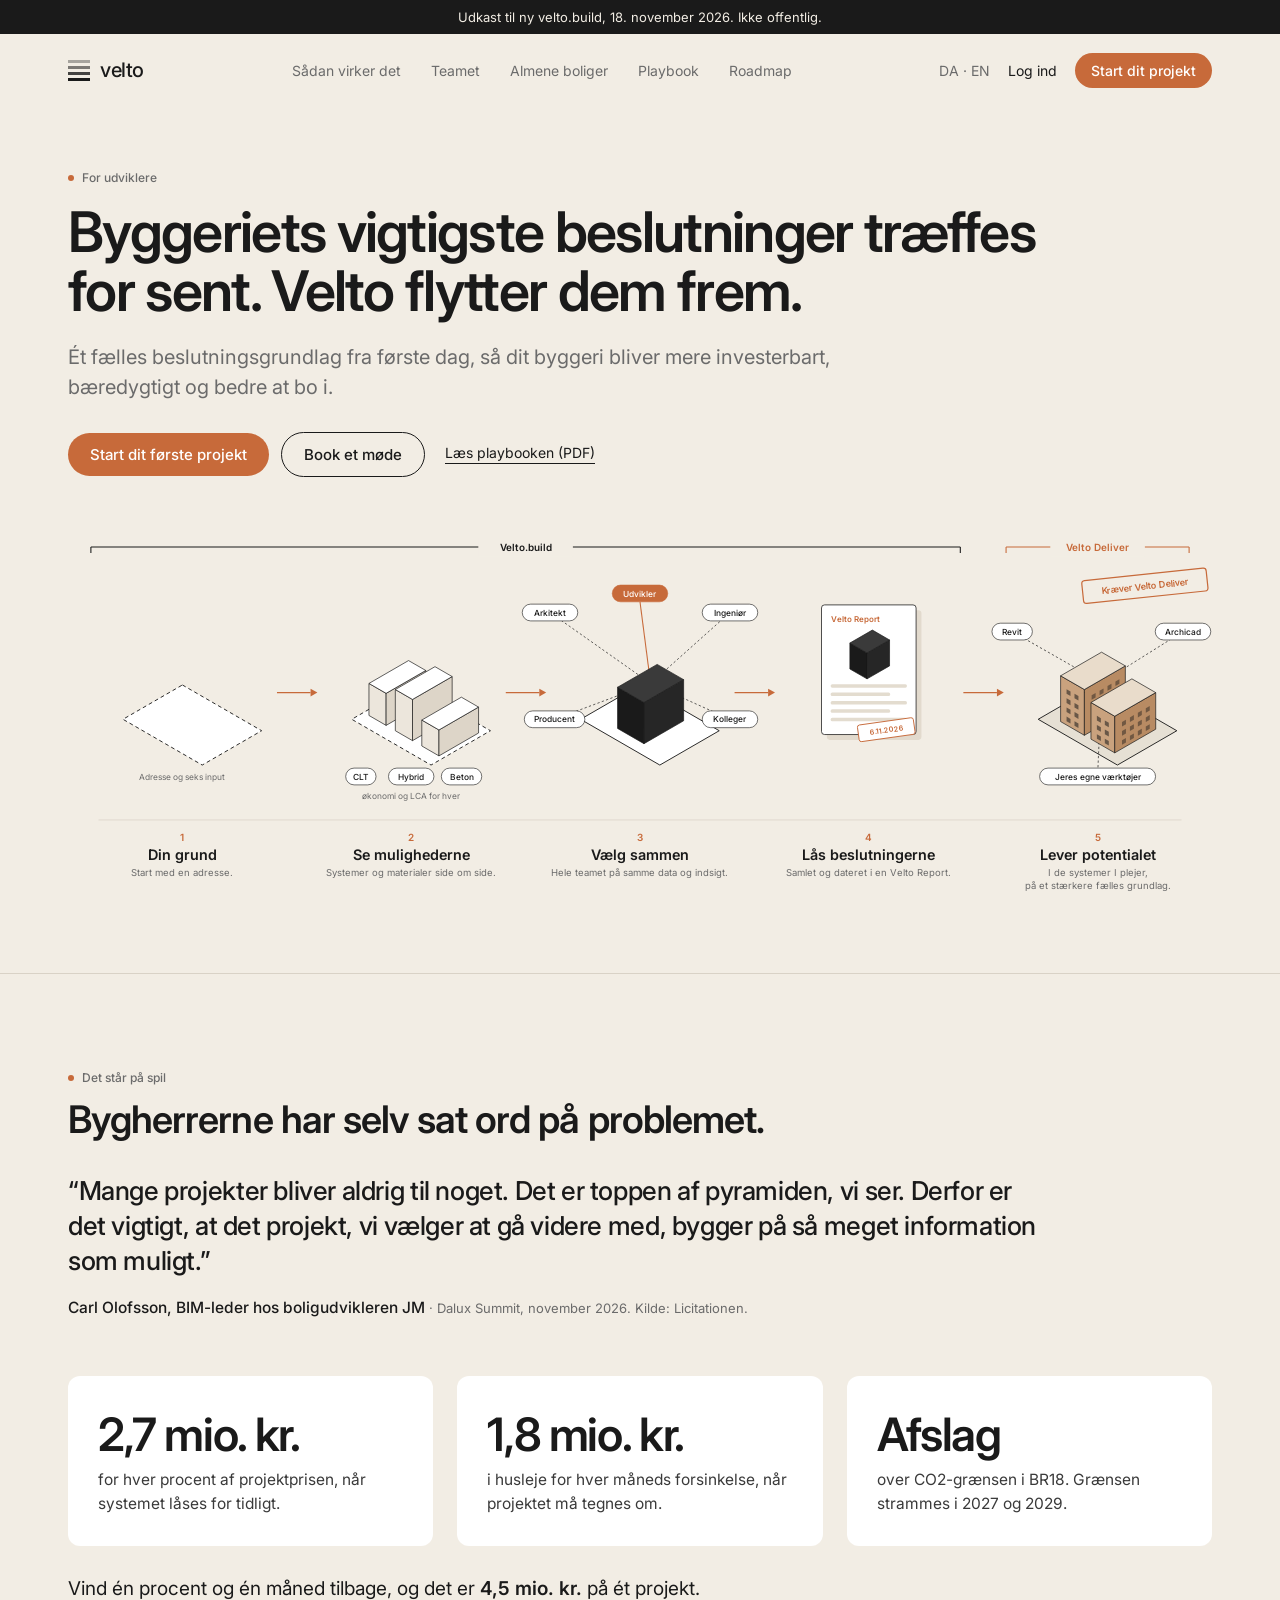
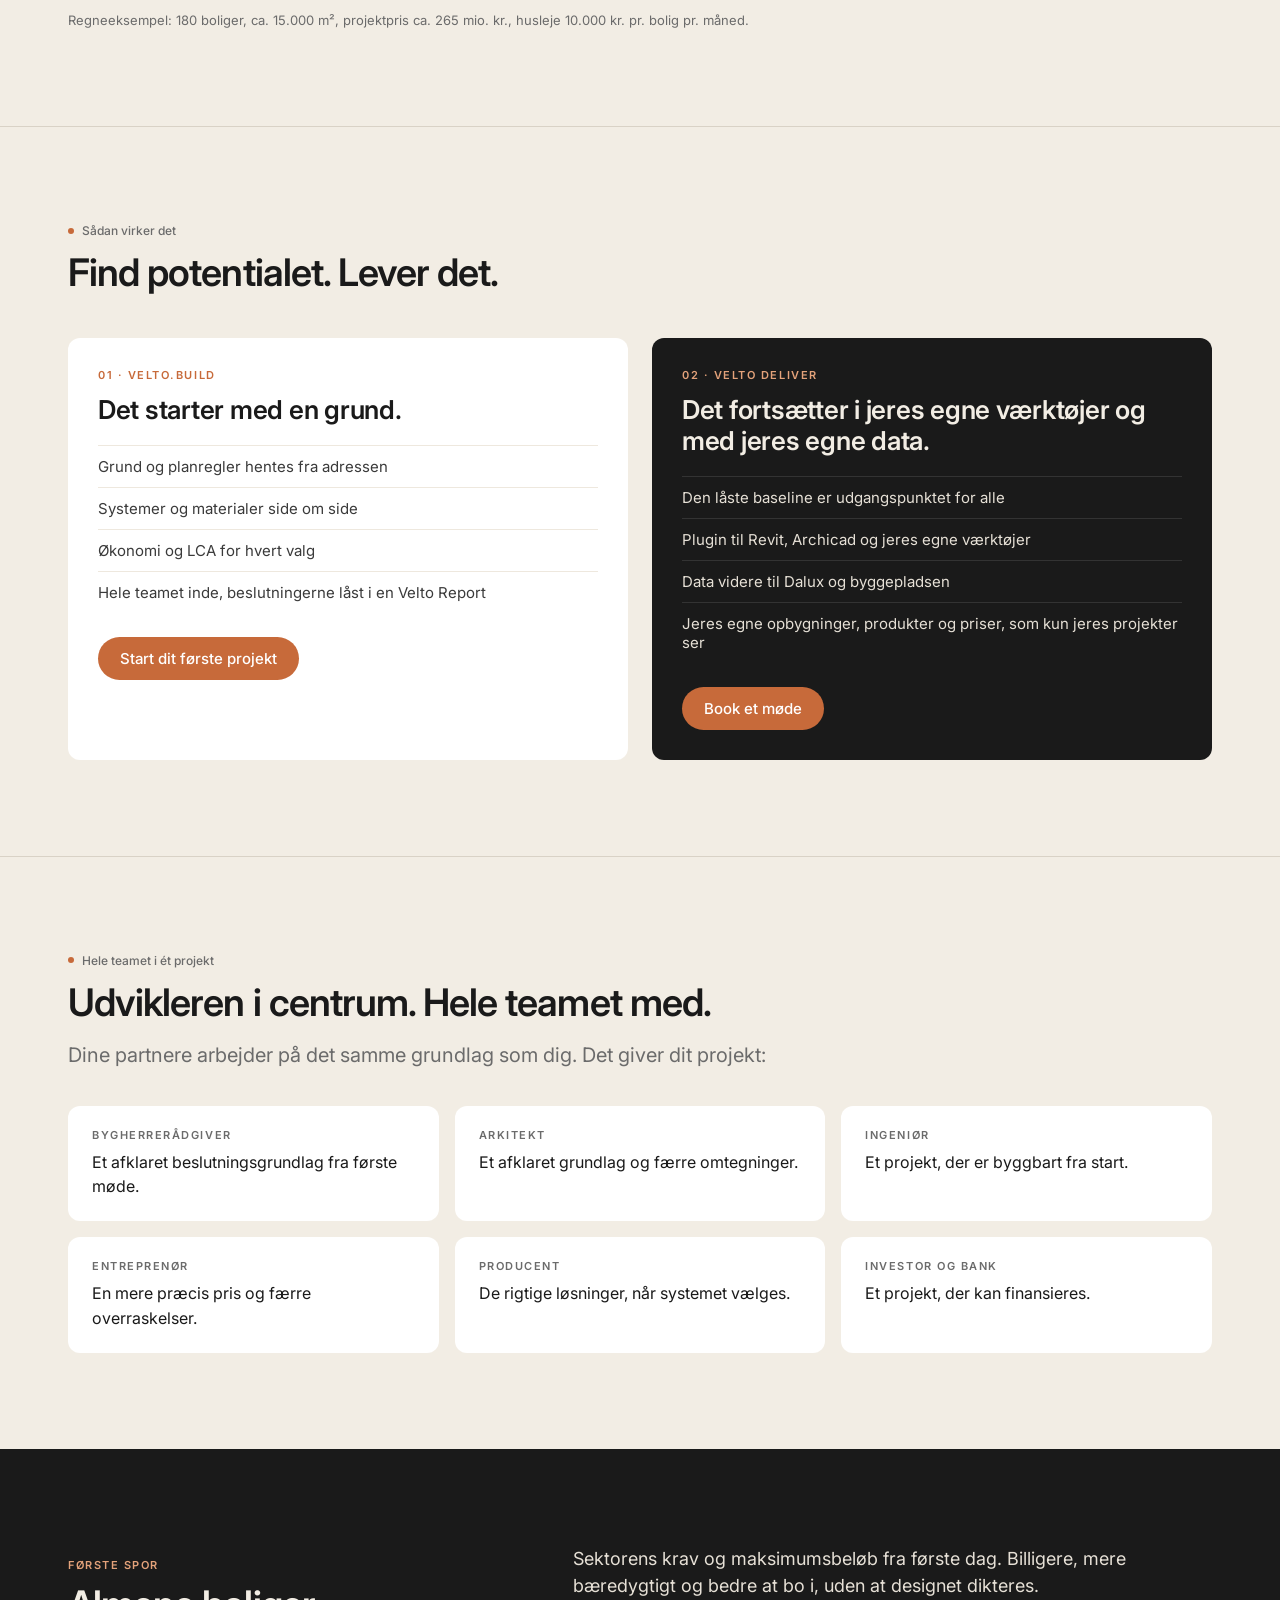
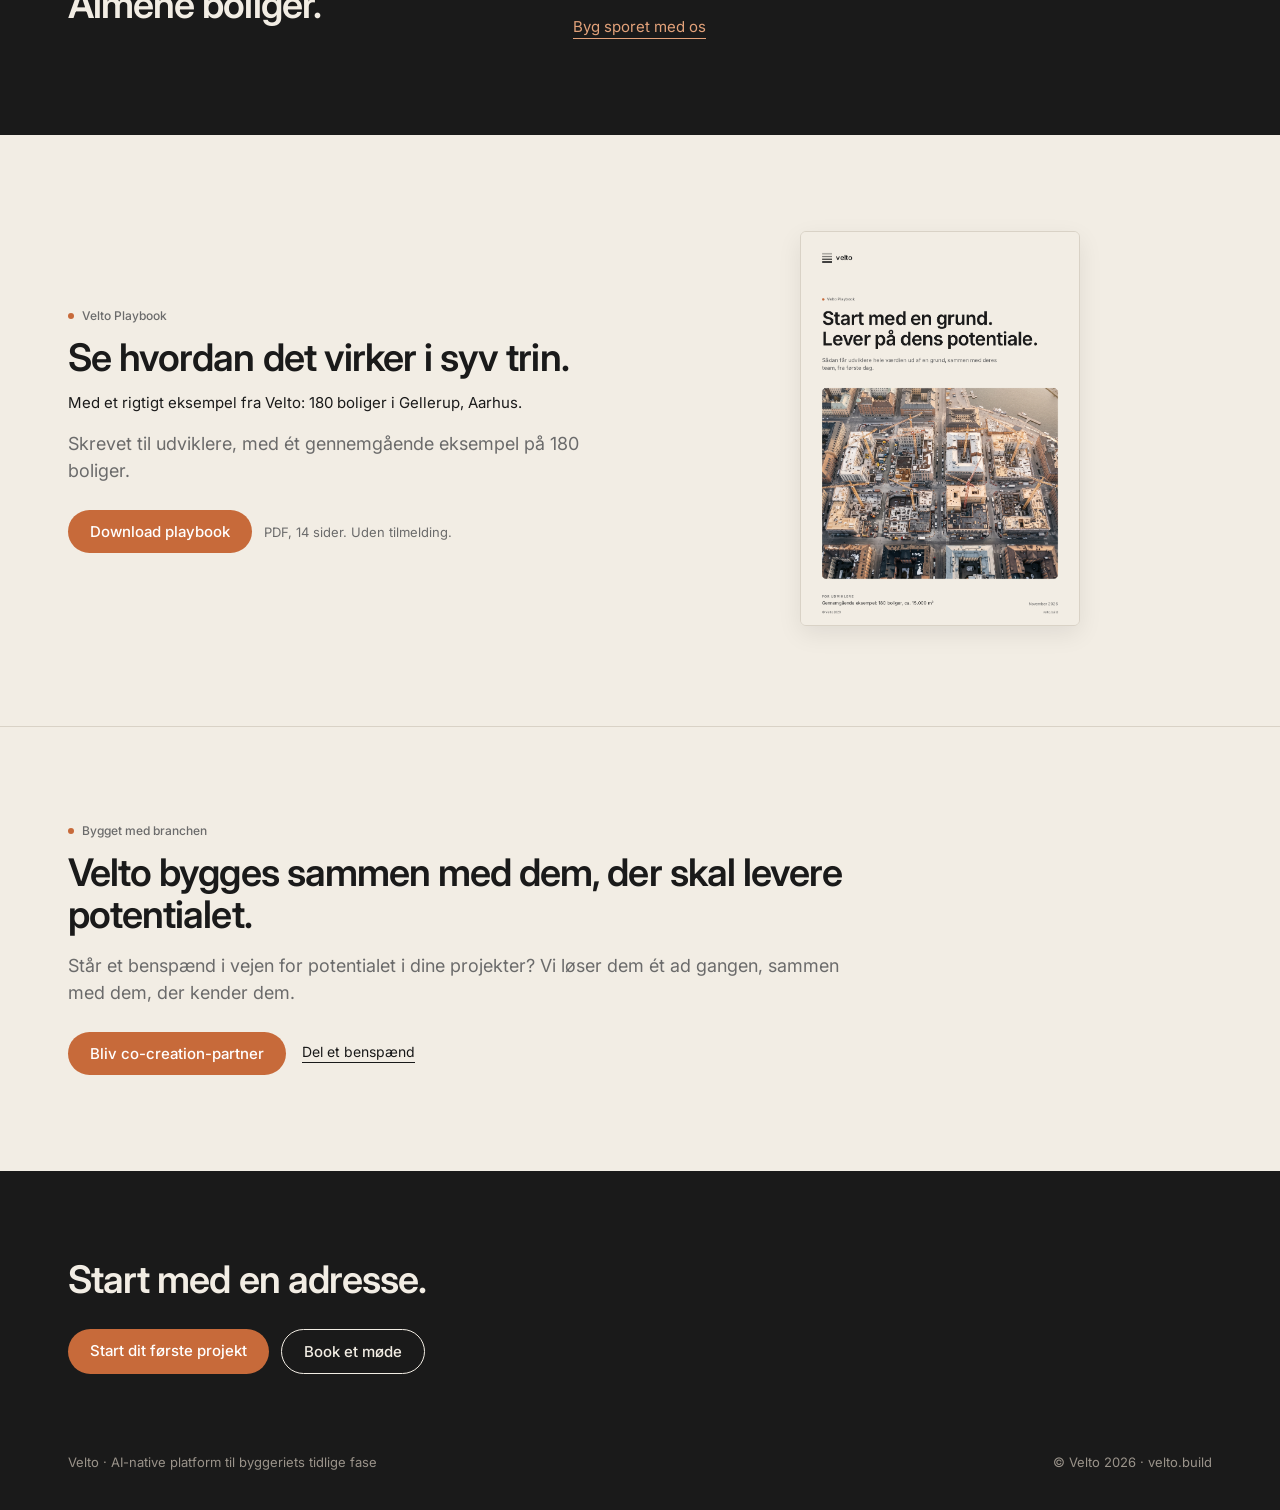
==== commit 0256066d: "Deliver: your own tools and your own data" ====
--- a/index.html
+++ b/index.html
@@ -70,8 +70,8 @@
 <div class="card"><div class="caps" style="color:var(--ochre)">01 · Velto.build</div><h3 style="margin-top:12px;font-size:26px">Det starter med en grund.</h3>
 <ul style="margin-top:20px"><li>Grund og planregler hentes fra adressen</li><li>Systemer og materialer side om side</li><li>Økonomi og LCA for hvert valg</li><li>Hele teamet inde, beslutningerne låst i en Velto Report</li></ul>
 <div style="margin-top:24px"><a class="btn" href="https://app.velto.build/signup">Start dit første projekt</a></div></div>
-<div class="card" style="background:var(--ink);color:var(--bg)"><div class="caps" style="color:#E3A27A">02 · Velto Deliver</div><h3 style="margin-top:12px;font-size:26px;color:var(--bg)">Det fortsætter i jeres egne værktøjer.</h3>
-<ul style="margin-top:20px"><li style="color:#E6E0D6;border-color:#333">Den låste baseline er udgangspunktet for alle</li><li style="color:#E6E0D6;border-color:#333">Plugin til Revit, Archicad og jeres egne værktøjer</li><li style="color:#E6E0D6;border-color:#333">Data videre til Dalux og byggepladsen</li><li style="color:#E6E0D6;border-color:#333">Egne opbygninger og priser, som kun jeres projekter ser</li></ul>
+<div class="card" style="background:var(--ink);color:var(--bg)"><div class="caps" style="color:#E3A27A">02 · Velto Deliver</div><h3 style="margin-top:12px;font-size:26px;color:var(--bg)">Det fortsætter i jeres egne værktøjer og med jeres egne data.</h3>
+<ul style="margin-top:20px"><li style="color:#E6E0D6;border-color:#333">Den låste baseline er udgangspunktet for alle</li><li style="color:#E6E0D6;border-color:#333">Plugin til Revit, Archicad og jeres egne værktøjer</li><li style="color:#E6E0D6;border-color:#333">Data videre til Dalux og byggepladsen</li><li style="color:#E6E0D6;border-color:#333">Jeres egne opbygninger, produkter og priser, som kun jeres projekter ser</li></ul>
 <div style="margin-top:24px"><a class="btn" href="mailto:filip@velto.build?subject=M%C3%B8de%20om%20Velto">Book et møde</a></div></div>
 </div></div></section>
 
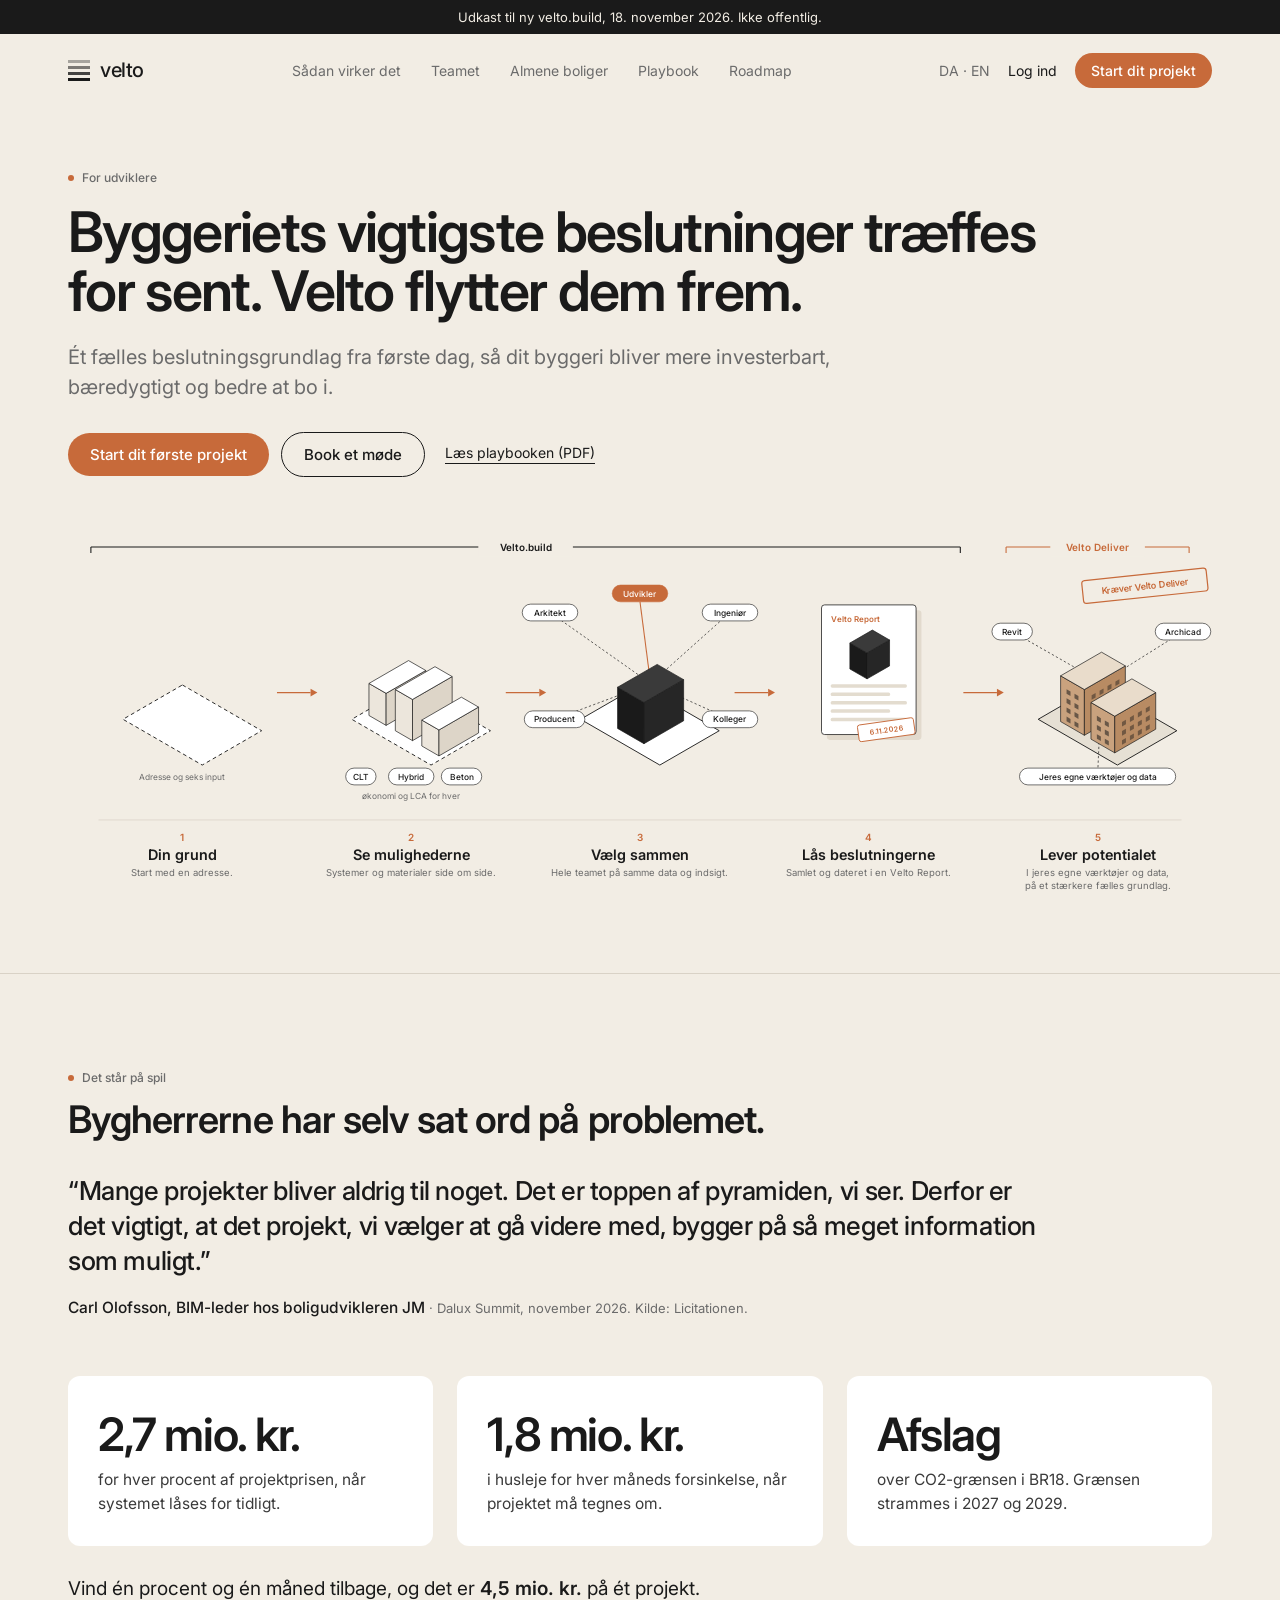
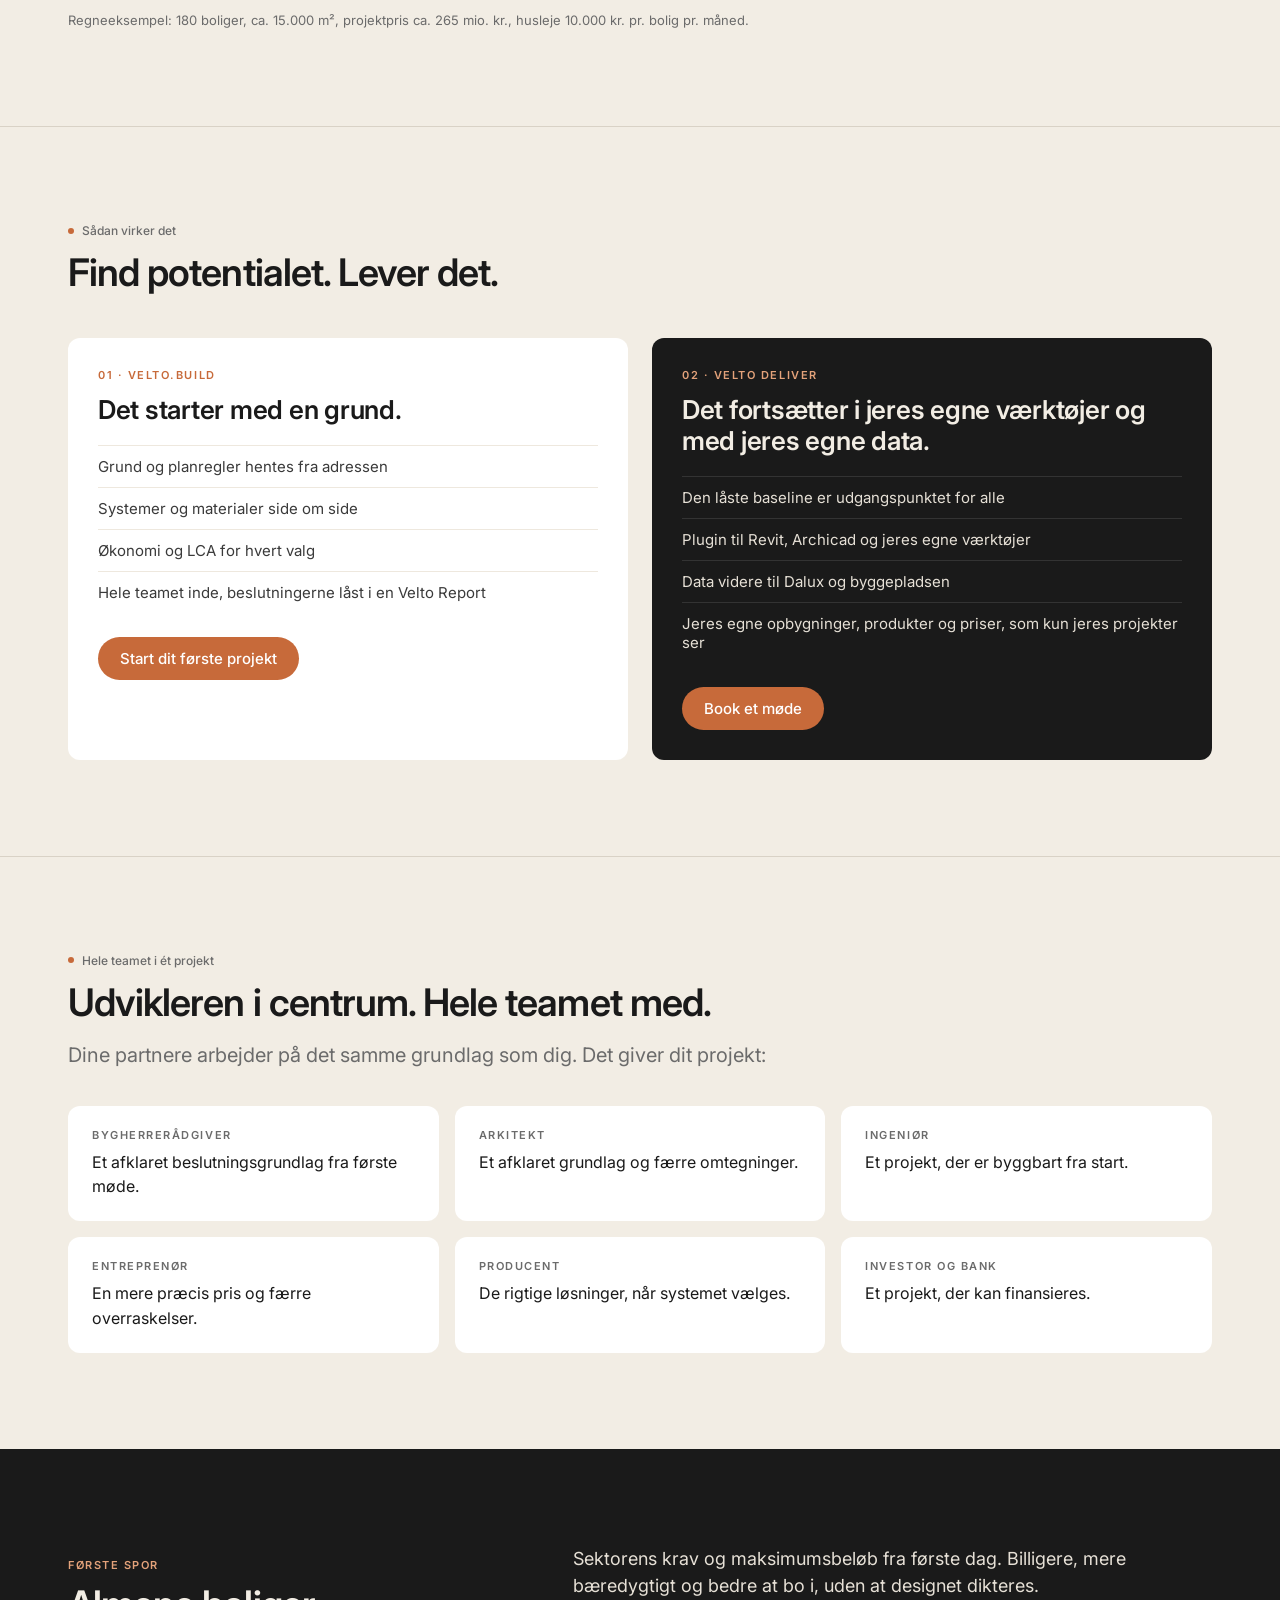
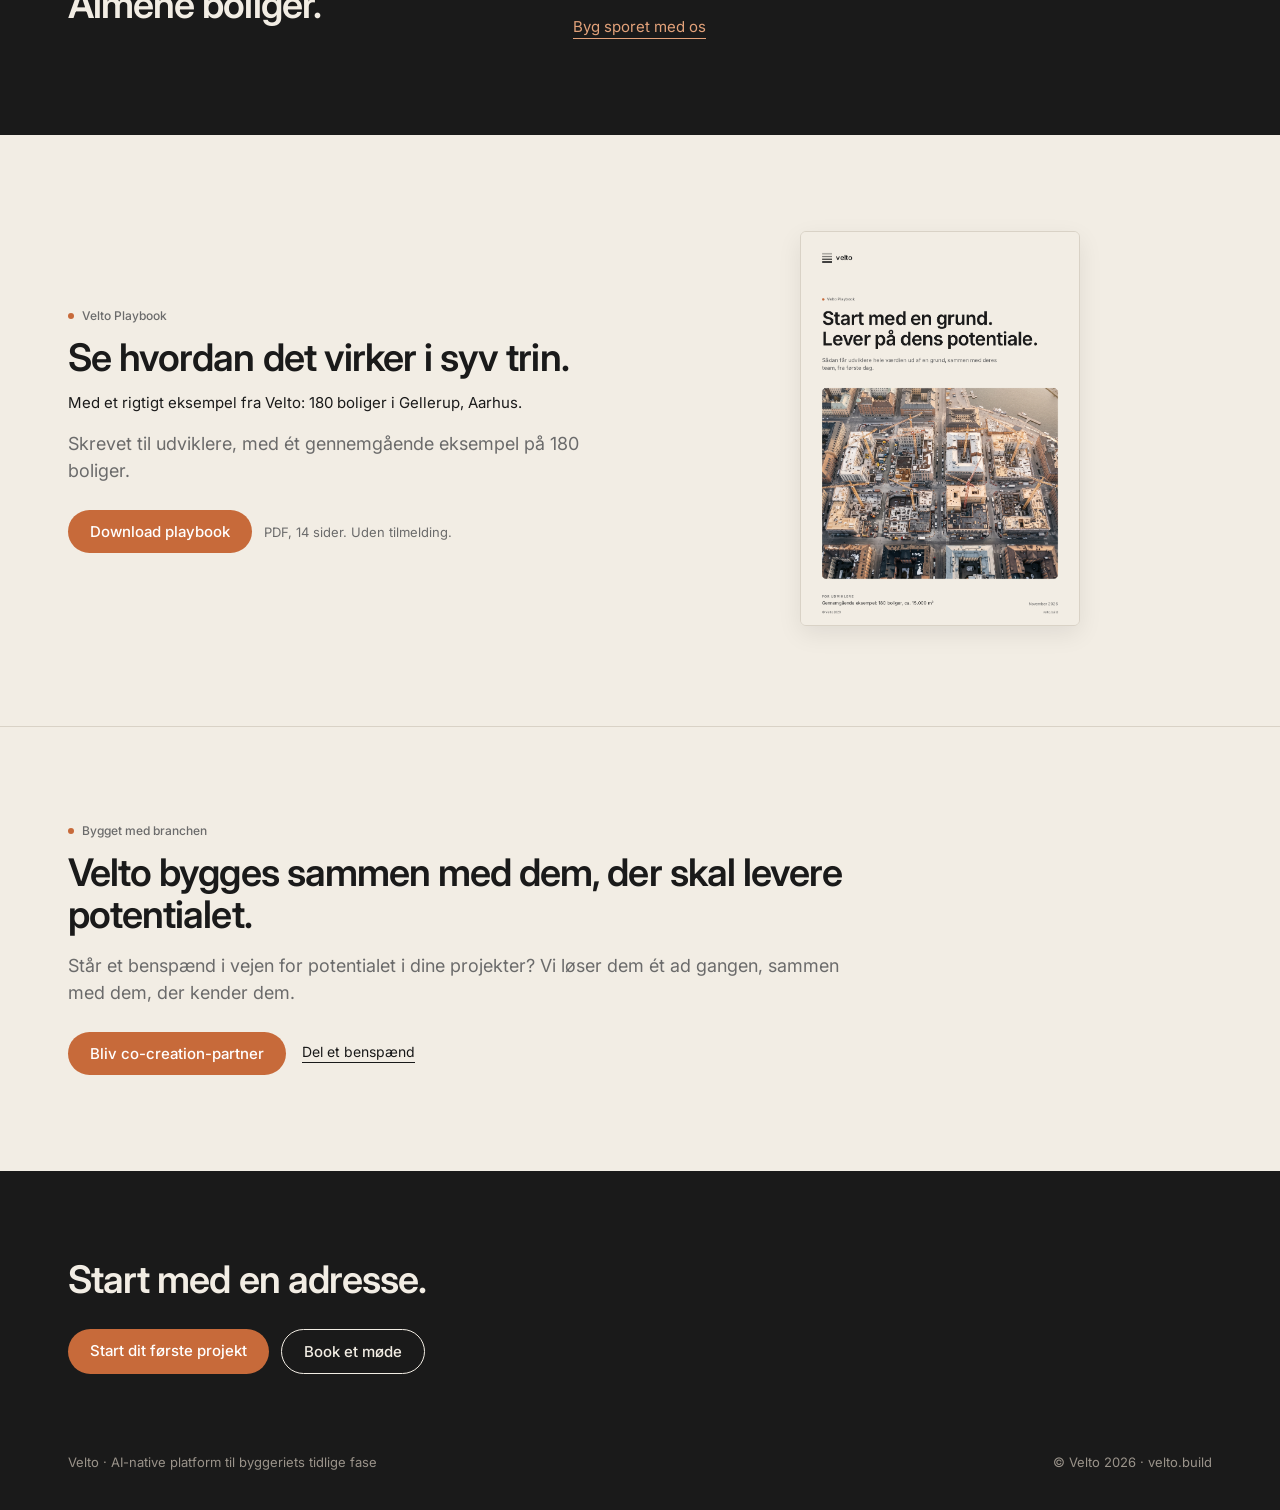
==== commit 5b15cd19: "Own tools and own data, consistently: five-step graphic (desktop + mobile), Deliver card, playbook D" ====
--- a/index.html
+++ b/index.html
@@ -46,7 +46,7 @@
 <h1 style="margin-top:18px">Byggeriets vigtigste beslutninger træffes for sent. Velto flytter dem frem.</h1>
 <p class="lead" style="margin-top:20px">Ét fælles beslutningsgrundlag fra første dag, så dit byggeri bliver mere investerbart, bæredygtigt og bedre at bo i.</p>
 <div style="display:flex;gap:12px;margin-top:30px;align-items:center"><a class="btn" href="https://app.velto.build/signup">Start dit første projekt</a><a class="btn o" href="mailto:filip@velto.build?subject=M%C3%B8de%20om%20Velto">Book et møde</a><a href="velto-playbook.pdf" target="_blank" style="font-size:14px;border-bottom:1px solid var(--ink);padding-bottom:2px;margin-left:8px">Læs playbooken (PDF)</a></div>
-<div class="model-desk" style="margin-top:44px"><svg xmlns="http://www.w3.org/2000/svg" viewBox="0 0 1500 520" width="100%"><rect width="100%" fill="#F2EDE4"/><line x1="30" y1="34" x2="1170" y2="34" stroke="#1A1A1A" stroke-width="1.4"/><line x1="30" y1="34" x2="30" y2="42" stroke="#1A1A1A" stroke-width="1.4"/><line x1="1170" y1="34" x2="1170" y2="42" stroke="#1A1A1A" stroke-width="1.4"/><rect x="538.0" y="22" width="124" height="24" fill="#F2EDE4"/><text x="600.0" y="39" text-anchor="middle" font-family="Inter" font-size="13" font-weight="600" fill="#1A1A1A">Velto.build</text><line x1="1230" y1="34" x2="1470" y2="34" stroke="#C76A3A" stroke-width="1.4"/><line x1="1230" y1="34" x2="1230" y2="42" stroke="#C76A3A" stroke-width="1.4"/><line x1="1470" y1="34" x2="1470" y2="42" stroke="#C76A3A" stroke-width="1.4"/><rect x="1288.0" y="22" width="124" height="24" fill="#F2EDE4"/><text x="1350.0" y="39" text-anchor="middle" font-family="Inter" font-size="13" font-weight="600" fill="#C76A3A">Velto Deliver</text><polygon points="150.0,215.0 253.9,275.0 176.0,320.0 72.1,260.0" fill="#FFFFFF" stroke="#1A1A1A" stroke-width="1.2" stroke-dasharray="5 4"/><text x="150" y="340" text-anchor="middle" font-family="Inter" font-size="11" fill="#6B6B6B">Adresse og seks input</text><polygon points="450.0,215.0 553.9,275.0 476.0,320.0 372.1,260.0" fill="#FFFFFF" stroke="#1A1A1A" stroke-width="1.2" stroke-dasharray="5 4"/><polygon points="394.6,255.0 417.1,268.0 417.1,226.0 394.6,213.0" fill="#ECE6DC" stroke="#1A1A1A" stroke-width="0.9" stroke-linejoin="round"/><polygon points="469.1,238.0 417.1,268.0 417.1,226.0 469.1,196.0" fill="#DDD5C8" stroke="#1A1A1A" stroke-width="0.9" stroke-linejoin="round"/><polygon points="446.5,183.0 469.1,196.0 417.1,226.0 394.6,213.0" fill="#FFFFFF" stroke="#1A1A1A" stroke-width="0.9" stroke-linejoin="round"/><polygon points="429.2,275.0 451.7,288.0 451.7,234.0 429.2,221.0" fill="#ECE6DC" stroke="#1A1A1A" stroke-width="0.9" stroke-linejoin="round"/><polygon points="503.7,258.0 451.7,288.0 451.7,234.0 503.7,204.0" fill="#DDD5C8" stroke="#1A1A1A" stroke-width="0.9" stroke-linejoin="round"/><polygon points="481.2,191.0 503.7,204.0 451.7,234.0 429.2,221.0" fill="#FFFFFF" stroke="#1A1A1A" stroke-width="0.9" stroke-linejoin="round"/><polygon points="463.9,295.0 486.4,308.0 486.4,274.0 463.9,261.0" fill="#ECE6DC" stroke="#1A1A1A" stroke-width="0.9" stroke-linejoin="round"/><polygon points="538.3,278.0 486.4,308.0 486.4,274.0 538.3,244.0" fill="#DDD5C8" stroke="#1A1A1A" stroke-width="0.9" stroke-linejoin="round"/><polygon points="515.8,231.0 538.3,244.0 486.4,274.0 463.9,261.0" fill="#FFFFFF" stroke="#1A1A1A" stroke-width="0.9" stroke-linejoin="round"/><rect x="364.1" y="324" width="39.8" height="22" rx="11" fill="#FFFFFF" stroke="#1A1A1A" stroke-width="0.8"/><text x="384" y="339" text-anchor="middle" font-family="Inter" font-size="11" font-weight="500" fill="#1A1A1A">CLT</text><rect x="420.2" y="324" width="59.6" height="22" rx="11" fill="#FFFFFF" stroke="#1A1A1A" stroke-width="0.8"/><text x="450" y="339" text-anchor="middle" font-family="Inter" font-size="11" font-weight="500" fill="#1A1A1A">Hybrid</text><rect x="489.5" y="324" width="53.0" height="22" rx="11" fill="#FFFFFF" stroke="#1A1A1A" stroke-width="0.8"/><text x="516" y="339" text-anchor="middle" font-family="Inter" font-size="11" font-weight="500" fill="#1A1A1A">Beton</text><text x="450" y="365" text-anchor="middle" font-family="Inter" font-size="11" fill="#6B6B6B">økonomi og LCA for hver</text><polygon points="750.0,215.0 853.9,275.0 776.0,320.0 672.1,260.0" fill="#FFFFFF" stroke="#1A1A1A" stroke-width="1.2" /><line x1="632" y1="120" x2="763.9" y2="213.0" stroke="#1A1A1A" stroke-width="0.9" stroke-dasharray="3 3"/><line x1="868" y1="120" x2="763.9" y2="213.0" stroke="#1A1A1A" stroke-width="0.9" stroke-dasharray="3 3"/><line x1="638" y1="260" x2="763.9" y2="213.0" stroke="#1A1A1A" stroke-width="0.9" stroke-dasharray="3 3"/><line x1="868" y1="260" x2="763.9" y2="213.0" stroke="#1A1A1A" stroke-width="0.9" stroke-dasharray="3 3"/><line x1="750" y1="106" x2="763.9" y2="213.0" stroke="#C76A3A" stroke-width="1.4"/><polygon points="720.6,272.0 755.2,292.0 755.2,238.0 720.6,218.0" fill="#1A1A1A" stroke="#1A1A1A" stroke-width="0.9" stroke-linejoin="round"/><polygon points="807.2,262.0 755.2,292.0 755.2,238.0 807.2,208.0" fill="#262626" stroke="#1A1A1A" stroke-width="0.9" stroke-linejoin="round"/><polygon points="772.5,188.0 807.2,208.0 755.2,238.0 720.6,218.0" fill="#3A3A3A" stroke="#1A1A1A" stroke-width="0.9" stroke-linejoin="round"/><rect x="595.6" y="109" width="72.8" height="22" rx="11" fill="#FFFFFF" stroke="#1A1A1A" stroke-width="0.8"/><text x="632" y="124" text-anchor="middle" font-family="Inter" font-size="11" font-weight="500" fill="#1A1A1A">Arkitekt</text><rect x="831.6" y="109" width="72.8" height="22" rx="11" fill="#FFFFFF" stroke="#1A1A1A" stroke-width="0.8"/><text x="868" y="124" text-anchor="middle" font-family="Inter" font-size="11" font-weight="500" fill="#1A1A1A">Ingeniør</text><rect x="598.3" y="249" width="79.4" height="22" rx="11" fill="#FFFFFF" stroke="#1A1A1A" stroke-width="0.8"/><text x="638" y="264" text-anchor="middle" font-family="Inter" font-size="11" font-weight="500" fill="#1A1A1A">Producent</text><rect x="831.6" y="249" width="72.8" height="22" rx="11" fill="#FFFFFF" stroke="#1A1A1A" stroke-width="0.8"/><text x="868" y="264" text-anchor="middle" font-family="Inter" font-size="11" font-weight="500" fill="#1A1A1A">Kolleger</text><rect x="713.6" y="84" width="72.8" height="22" rx="11" fill="#C76A3A" stroke="#C76A3A" stroke-width="0.8"/><text x="750" y="99" text-anchor="middle" font-family="Inter" font-size="11" font-weight="500" fill="#FFFFFF">Udvikler</text><rect x="995" y="117" width="124" height="170" rx="4" fill="#E2DACD"/><rect x="988" y="110" width="124" height="170" rx="4" fill="#FFFFFF" stroke="#1A1A1A" stroke-width="1"/><text x="1000" y="132" font-family="Inter" font-size="10.5" font-weight="600" fill="#C76A3A">Velto Report</text><polygon points="1025.2,194.0 1047.7,207.0 1047.7,173.0 1025.2,160.0" fill="#1A1A1A" stroke="#1A1A1A" stroke-width="0.9" stroke-linejoin="round"/><polygon points="1077.2,190.0 1047.7,207.0 1047.7,173.0 1077.2,156.0" fill="#262626" stroke="#1A1A1A" stroke-width="0.9" stroke-linejoin="round"/><polygon points="1054.7,143.0 1077.2,156.0 1047.7,173.0 1025.2,160.0" fill="#3A3A3A" stroke="#1A1A1A" stroke-width="0.9" stroke-linejoin="round"/><rect x="1000" y="214" width="100" height="4.5" rx="2" fill="#E3DCCF"/><rect x="1000" y="225" width="78" height="4.5" rx="2" fill="#E3DCCF"/><rect x="1000" y="236" width="100" height="4.5" rx="2" fill="#E3DCCF"/><rect x="1000" y="247" width="78" height="4.5" rx="2" fill="#E3DCCF"/><rect x="1000" y="258" width="100" height="4.5" rx="2" fill="#E3DCCF"/><g transform="rotate(-8 1106 272)"><rect x="1036" y="258" width="74" height="22" rx="3" fill="#FFFFFF" stroke="#C76A3A" stroke-width="1.2"/><text x="1073" y="273" text-anchor="middle" font-family="Inter" font-size="9.5" font-weight="600" fill="#C76A3A">6.11.2026</text></g><polygon points="1350.0,215.0 1453.9,275.0 1376.0,320.0 1272.1,260.0" fill="#E6E0D4" stroke="#1A1A1A" stroke-width="1.2" /><line x1="1238" y1="145" x2="1355.2" y2="212.0" stroke="#1A1A1A" stroke-width="0.9" stroke-dasharray="3 3"/><line x1="1462" y1="145" x2="1355.2" y2="212.0" stroke="#1A1A1A" stroke-width="0.9" stroke-dasharray="3 3"/><line x1="1350" y1="335" x2="1355.2" y2="212.0" stroke="#1A1A1A" stroke-width="0.9" stroke-dasharray="3 3"/><polygon points="1301.5,263.0 1332.7,281.0 1332.7,221.0 1301.5,203.0" fill="#C9A27E" stroke="#1A1A1A" stroke-width="0.9" stroke-linejoin="round"/><polygon points="1386.4,250.0 1332.7,281.0 1332.7,221.0 1386.4,190.0" fill="#B88B63" stroke="#1A1A1A" stroke-width="0.9" stroke-linejoin="round"/><polygon points="1355.2,172.0 1386.4,190.0 1332.7,221.0 1301.5,203.0" fill="#E9DCCB" stroke="#1A1A1A" stroke-width="0.9" stroke-linejoin="round"/><polygon points="1309.3,262.5 1314.5,265.5 1314.5,259.5 1309.3,256.5" fill="#1A1A1A" opacity=".55"/><polygon points="1319.7,268.5 1324.9,271.5 1324.9,265.5 1319.7,262.5" fill="#1A1A1A" opacity=".55"/><polygon points="1378.6,249.5 1373.4,252.5 1373.4,246.5 1378.6,243.5" fill="#1A1A1A" opacity=".45"/><polygon points="1368.2,255.5 1363.0,258.5 1363.0,252.5 1368.2,249.5" fill="#1A1A1A" opacity=".45"/><polygon points="1357.8,261.5 1352.6,264.5 1352.6,258.5 1357.8,255.5" fill="#1A1A1A" opacity=".45"/><polygon points="1347.4,267.5 1342.2,270.5 1342.2,264.5 1347.4,261.5" fill="#1A1A1A" opacity=".45"/><polygon points="1309.3,250.5 1314.5,253.5 1314.5,247.5 1309.3,244.5" fill="#1A1A1A" opacity=".55"/><polygon points="1319.7,256.5 1324.9,259.5 1324.9,253.5 1319.7,250.5" fill="#1A1A1A" opacity=".55"/><polygon points="1378.6,237.5 1373.4,240.5 1373.4,234.5 1378.6,231.5" fill="#1A1A1A" opacity=".45"/><polygon points="1368.2,243.5 1363.0,246.5 1363.0,240.5 1368.2,237.5" fill="#1A1A1A" opacity=".45"/><polygon points="1357.8,249.5 1352.6,252.5 1352.6,246.5 1357.8,243.5" fill="#1A1A1A" opacity=".45"/><polygon points="1347.4,255.5 1342.2,258.5 1342.2,252.5 1347.4,249.5" fill="#1A1A1A" opacity=".45"/><polygon points="1309.3,238.5 1314.5,241.5 1314.5,235.5 1309.3,232.5" fill="#1A1A1A" opacity=".55"/><polygon points="1319.7,244.5 1324.9,247.5 1324.9,241.5 1319.7,238.5" fill="#1A1A1A" opacity=".55"/><polygon points="1378.6,225.5 1373.4,228.5 1373.4,222.5 1378.6,219.5" fill="#1A1A1A" opacity=".45"/><polygon points="1368.2,231.5 1363.0,234.5 1363.0,228.5 1368.2,225.5" fill="#1A1A1A" opacity=".45"/><polygon points="1357.8,237.5 1352.6,240.5 1352.6,234.5 1357.8,231.5" fill="#1A1A1A" opacity=".45"/><polygon points="1347.4,243.5 1342.2,246.5 1342.2,240.5 1347.4,237.5" fill="#1A1A1A" opacity=".45"/><polygon points="1309.3,226.5 1314.5,229.5 1314.5,223.5 1309.3,220.5" fill="#1A1A1A" opacity=".55"/><polygon points="1319.7,232.5 1324.9,235.5 1324.9,229.5 1319.7,226.5" fill="#1A1A1A" opacity=".55"/><polygon points="1378.6,213.5 1373.4,216.5 1373.4,210.5 1378.6,207.5" fill="#1A1A1A" opacity=".45"/><polygon points="1368.2,219.5 1363.0,222.5 1363.0,216.5 1368.2,213.5" fill="#1A1A1A" opacity=".45"/><polygon points="1357.8,225.5 1352.6,228.5 1352.6,222.5 1357.8,219.5" fill="#1A1A1A" opacity=".45"/><polygon points="1347.4,231.5 1342.2,234.5 1342.2,228.5 1347.4,225.5" fill="#1A1A1A" opacity=".45"/><polygon points="1341.3,286.0 1372.5,304.0 1372.5,256.0 1341.3,238.0" fill="#C9A27E" stroke="#1A1A1A" stroke-width="0.9" stroke-linejoin="round"/><polygon points="1426.2,273.0 1372.5,304.0 1372.5,256.0 1426.2,225.0" fill="#B88B63" stroke="#1A1A1A" stroke-width="0.9" stroke-linejoin="round"/><polygon points="1395.0,207.0 1426.2,225.0 1372.5,256.0 1341.3,238.0" fill="#E9DCCB" stroke="#1A1A1A" stroke-width="0.9" stroke-linejoin="round"/><polygon points="1349.1,285.5 1354.3,288.5 1354.3,282.5 1349.1,279.5" fill="#1A1A1A" opacity=".55"/><polygon points="1359.5,291.5 1364.7,294.5 1364.7,288.5 1359.5,285.5" fill="#1A1A1A" opacity=".55"/><polygon points="1418.4,272.5 1413.2,275.5 1413.2,269.5 1418.4,266.5" fill="#1A1A1A" opacity=".45"/><polygon points="1408.0,278.5 1402.8,281.5 1402.8,275.5 1408.0,272.5" fill="#1A1A1A" opacity=".45"/><polygon points="1397.6,284.5 1392.4,287.5 1392.4,281.5 1397.6,278.5" fill="#1A1A1A" opacity=".45"/><polygon points="1387.2,290.5 1382.0,293.5 1382.0,287.5 1387.2,284.5" fill="#1A1A1A" opacity=".45"/><polygon points="1349.1,273.5 1354.3,276.5 1354.3,270.5 1349.1,267.5" fill="#1A1A1A" opacity=".55"/><polygon points="1359.5,279.5 1364.7,282.5 1364.7,276.5 1359.5,273.5" fill="#1A1A1A" opacity=".55"/><polygon points="1418.4,260.5 1413.2,263.5 1413.2,257.5 1418.4,254.5" fill="#1A1A1A" opacity=".45"/><polygon points="1408.0,266.5 1402.8,269.5 1402.8,263.5 1408.0,260.5" fill="#1A1A1A" opacity=".45"/><polygon points="1397.6,272.5 1392.4,275.5 1392.4,269.5 1397.6,266.5" fill="#1A1A1A" opacity=".45"/><polygon points="1387.2,278.5 1382.0,281.5 1382.0,275.5 1387.2,272.5" fill="#1A1A1A" opacity=".45"/><polygon points="1349.1,261.5 1354.3,264.5 1354.3,258.5 1349.1,255.5" fill="#1A1A1A" opacity=".55"/><polygon points="1359.5,267.5 1364.7,270.5 1364.7,264.5 1359.5,261.5" fill="#1A1A1A" opacity=".55"/><polygon points="1418.4,248.5 1413.2,251.5 1413.2,245.5 1418.4,242.5" fill="#1A1A1A" opacity=".45"/><polygon points="1408.0,254.5 1402.8,257.5 1402.8,251.5 1408.0,248.5" fill="#1A1A1A" opacity=".45"/><polygon points="1397.6,260.5 1392.4,263.5 1392.4,257.5 1397.6,254.5" fill="#1A1A1A" opacity=".45"/><polygon points="1387.2,266.5 1382.0,269.5 1382.0,263.5 1387.2,260.5" fill="#1A1A1A" opacity=".45"/><rect x="1211.5" y="134" width="53.0" height="22" rx="11" fill="#FFFFFF" stroke="#1A1A1A" stroke-width="0.8"/><text x="1238" y="149" text-anchor="middle" font-family="Inter" font-size="11" font-weight="500" fill="#1A1A1A">Revit</text><rect x="1425.6" y="134" width="72.8" height="22" rx="11" fill="#FFFFFF" stroke="#1A1A1A" stroke-width="0.8"/><text x="1462" y="149" text-anchor="middle" font-family="Inter" font-size="11" font-weight="500" fill="#1A1A1A">Archicad</text><rect x="1274.0" y="324" width="152.0" height="22" rx="11" fill="#FFFFFF" stroke="#1A1A1A" stroke-width="0.8"/><text x="1350" y="339" text-anchor="middle" font-family="Inter" font-size="11" font-weight="500" fill="#1A1A1A">Jeres egne værktøjer</text><g transform="rotate(-6 1412 85)"><rect x="1330" y="70" width="164" height="30" rx="4" fill="#F2EDE4" stroke="#C76A3A" stroke-width="1.6"/><text x="1412" y="90" text-anchor="middle" font-family="Inter" font-size="12" font-weight="600" fill="#C76A3A">Kræver Velto Deliver</text></g><line x1="274" y1="225" x2="318" y2="225" stroke="#C76A3A" stroke-width="1.6"/><polygon points="318,220 327,225 318,230" fill="#C76A3A"/><line x1="574" y1="225" x2="618" y2="225" stroke="#C76A3A" stroke-width="1.6"/><polygon points="618,220 627,225 618,230" fill="#C76A3A"/><line x1="874" y1="225" x2="918" y2="225" stroke="#C76A3A" stroke-width="1.6"/><polygon points="918,220 927,225 918,230" fill="#C76A3A"/><line x1="1174" y1="225" x2="1218" y2="225" stroke="#C76A3A" stroke-width="1.6"/><polygon points="1218,220 1227,225 1218,230" fill="#C76A3A"/><line x1="40" y1="392" x2="1460" y2="392" stroke="#D9D2C6" stroke-width="1"/><text x="150" y="420" text-anchor="middle" font-family="Inter" font-size="13" font-weight="600" fill="#C76A3A">1</text><text x="150" y="444" text-anchor="middle" font-family="Inter" font-size="19" font-weight="600" fill="#1A1A1A">Din grund</text><text x="150" y="466" text-anchor="middle" font-family="Inter" font-size="12.5" fill="#6B6B6B">Start med en adresse.</text><text x="450" y="420" text-anchor="middle" font-family="Inter" font-size="13" font-weight="600" fill="#C76A3A">2</text><text x="450" y="444" text-anchor="middle" font-family="Inter" font-size="19" font-weight="600" fill="#1A1A1A">Se mulighederne</text><text x="450" y="466" text-anchor="middle" font-family="Inter" font-size="12.5" fill="#6B6B6B">Systemer og materialer side om side.</text><text x="750" y="420" text-anchor="middle" font-family="Inter" font-size="13" font-weight="600" fill="#C76A3A">3</text><text x="750" y="444" text-anchor="middle" font-family="Inter" font-size="19" font-weight="600" fill="#1A1A1A">Vælg sammen</text><text x="750" y="466" text-anchor="middle" font-family="Inter" font-size="12.5" fill="#6B6B6B">Hele teamet på samme data og indsigt.</text><text x="1050" y="420" text-anchor="middle" font-family="Inter" font-size="13" font-weight="600" fill="#C76A3A">4</text><text x="1050" y="444" text-anchor="middle" font-family="Inter" font-size="19" font-weight="600" fill="#1A1A1A">Lås beslutningerne</text><text x="1050" y="466" text-anchor="middle" font-family="Inter" font-size="12.5" fill="#6B6B6B">Samlet og dateret i en Velto Report.</text><text x="1350" y="420" text-anchor="middle" font-family="Inter" font-size="13" font-weight="600" fill="#C76A3A">5</text><text x="1350" y="444" text-anchor="middle" font-family="Inter" font-size="19" font-weight="600" fill="#1A1A1A">Lever potentialet</text><text x="1350" y="466" text-anchor="middle" font-family="Inter" font-size="12.5" fill="#6B6B6B">I de systemer I plejer,</text><text x="1350" y="483" text-anchor="middle" font-family="Inter" font-size="12.5" fill="#6B6B6B">på et stærkere fælles grundlag.</text></svg></div><div style="margin-top:28px"><div class="model-mob"><div class="caps" style="border-top:2px solid #1A1A1A;padding-top:8px">Velto.build</div><div style="padding:18px 0 26px;text-align:center"><svg style="width:100%;max-width:360px;height:auto;display:block;margin:0 auto" xmlns="http://www.w3.org/2000/svg" viewBox="-25 155 350 200"><polygon points="150.0,215.0 253.9,275.0 176.0,320.0 72.1,260.0" fill="#FFFFFF" stroke="#1A1A1A" stroke-width="1.2" stroke-dasharray="5 4"/><text x="150" y="340" text-anchor="middle" font-family="Inter" font-size="11" fill="#6B6B6B">Adresse og seks input</text></svg><div style="font-size:13px;font-weight:600;color:#C76A3A;margin-top:6px">1</div><h3 style="font-size:21px">Din grund</h3><p style="color:#6B6B6B;font-size:15px">Start med en adresse.</p></div><div style="padding:18px 0 26px;text-align:center"><svg style="width:100%;max-width:360px;height:auto;display:block;margin:0 auto" xmlns="http://www.w3.org/2000/svg" viewBox="275 145 350 230"><polygon points="450.0,215.0 553.9,275.0 476.0,320.0 372.1,260.0" fill="#FFFFFF" stroke="#1A1A1A" stroke-width="1.2" stroke-dasharray="5 4"/><polygon points="394.6,255.0 417.1,268.0 417.1,226.0 394.6,213.0" fill="#ECE6DC" stroke="#1A1A1A" stroke-width="0.9" stroke-linejoin="round"/><polygon points="469.1,238.0 417.1,268.0 417.1,226.0 469.1,196.0" fill="#DDD5C8" stroke="#1A1A1A" stroke-width="0.9" stroke-linejoin="round"/><polygon points="446.5,183.0 469.1,196.0 417.1,226.0 394.6,213.0" fill="#FFFFFF" stroke="#1A1A1A" stroke-width="0.9" stroke-linejoin="round"/><polygon points="429.2,275.0 451.7,288.0 451.7,234.0 429.2,221.0" fill="#ECE6DC" stroke="#1A1A1A" stroke-width="0.9" stroke-linejoin="round"/><polygon points="503.7,258.0 451.7,288.0 451.7,234.0 503.7,204.0" fill="#DDD5C8" stroke="#1A1A1A" stroke-width="0.9" stroke-linejoin="round"/><polygon points="481.2,191.0 503.7,204.0 451.7,234.0 429.2,221.0" fill="#FFFFFF" stroke="#1A1A1A" stroke-width="0.9" stroke-linejoin="round"/><polygon points="463.9,295.0 486.4,308.0 486.4,274.0 463.9,261.0" fill="#ECE6DC" stroke="#1A1A1A" stroke-width="0.9" stroke-linejoin="round"/><polygon points="538.3,278.0 486.4,308.0 486.4,274.0 538.3,244.0" fill="#DDD5C8" stroke="#1A1A1A" stroke-width="0.9" stroke-linejoin="round"/><polygon points="515.8,231.0 538.3,244.0 486.4,274.0 463.9,261.0" fill="#FFFFFF" stroke="#1A1A1A" stroke-width="0.9" stroke-linejoin="round"/><rect x="364.1" y="324" width="39.8" height="22" rx="11" fill="#FFFFFF" stroke="#1A1A1A" stroke-width="0.8"/><text x="384" y="339" text-anchor="middle" font-family="Inter" font-size="11" font-weight="500" fill="#1A1A1A">CLT</text><rect x="420.2" y="324" width="59.6" height="22" rx="11" fill="#FFFFFF" stroke="#1A1A1A" stroke-width="0.8"/><text x="450" y="339" text-anchor="middle" font-family="Inter" font-size="11" font-weight="500" fill="#1A1A1A">Hybrid</text><rect x="489.5" y="324" width="53.0" height="22" rx="11" fill="#FFFFFF" stroke="#1A1A1A" stroke-width="0.8"/><text x="516" y="339" text-anchor="middle" font-family="Inter" font-size="11" font-weight="500" fill="#1A1A1A">Beton</text><text x="450" y="365" text-anchor="middle" font-family="Inter" font-size="11" fill="#6B6B6B">økonomi og LCA for hver</text></svg><div style="font-size:13px;font-weight:600;color:#C76A3A;margin-top:6px">2</div><h3 style="font-size:21px">Se mulighederne</h3><p style="color:#6B6B6B;font-size:15px">Systemer og materialer side om side.</p></div><div style="padding:18px 0 26px;text-align:center"><svg style="width:100%;max-width:360px;height:auto;display:block;margin:0 auto" xmlns="http://www.w3.org/2000/svg" viewBox="575 73 350 234"><polygon points="750.0,215.0 853.9,275.0 776.0,320.0 672.1,260.0" fill="#FFFFFF" stroke="#1A1A1A" stroke-width="1.2" /><line x1="632" y1="120" x2="763.9" y2="213.0" stroke="#1A1A1A" stroke-width="0.9" stroke-dasharray="3 3"/><line x1="868" y1="120" x2="763.9" y2="213.0" stroke="#1A1A1A" stroke-width="0.9" stroke-dasharray="3 3"/><line x1="638" y1="260" x2="763.9" y2="213.0" stroke="#1A1A1A" stroke-width="0.9" stroke-dasharray="3 3"/><line x1="868" y1="260" x2="763.9" y2="213.0" stroke="#1A1A1A" stroke-width="0.9" stroke-dasharray="3 3"/><line x1="750" y1="106" x2="763.9" y2="213.0" stroke="#C76A3A" stroke-width="1.4"/><polygon points="720.6,272.0 755.2,292.0 755.2,238.0 720.6,218.0" fill="#1A1A1A" stroke="#1A1A1A" stroke-width="0.9" stroke-linejoin="round"/><polygon points="807.2,262.0 755.2,292.0 755.2,238.0 807.2,208.0" fill="#262626" stroke="#1A1A1A" stroke-width="0.9" stroke-linejoin="round"/><polygon points="772.5,188.0 807.2,208.0 755.2,238.0 720.6,218.0" fill="#3A3A3A" stroke="#1A1A1A" stroke-width="0.9" stroke-linejoin="round"/><rect x="595.6" y="109" width="72.8" height="22" rx="11" fill="#FFFFFF" stroke="#1A1A1A" stroke-width="0.8"/><text x="632" y="124" text-anchor="middle" font-family="Inter" font-size="11" font-weight="500" fill="#1A1A1A">Arkitekt</text><rect x="831.6" y="109" width="72.8" height="22" rx="11" fill="#FFFFFF" stroke="#1A1A1A" stroke-width="0.8"/><text x="868" y="124" text-anchor="middle" font-family="Inter" font-size="11" font-weight="500" fill="#1A1A1A">Ingeniør</text><rect x="598.3" y="249" width="79.4" height="22" rx="11" fill="#FFFFFF" stroke="#1A1A1A" stroke-width="0.8"/><text x="638" y="264" text-anchor="middle" font-family="Inter" font-size="11" font-weight="500" fill="#1A1A1A">Producent</text><rect x="831.6" y="249" width="72.8" height="22" rx="11" fill="#FFFFFF" stroke="#1A1A1A" stroke-width="0.8"/><text x="868" y="264" text-anchor="middle" font-family="Inter" font-size="11" font-weight="500" fill="#1A1A1A">Kolleger</text><rect x="713.6" y="84" width="72.8" height="22" rx="11" fill="#C76A3A" stroke="#C76A3A" stroke-width="0.8"/><text x="750" y="99" text-anchor="middle" font-family="Inter" font-size="11" font-weight="500" fill="#FFFFFF">Udvikler</text></svg><div style="font-size:13px;font-weight:600;color:#C76A3A;margin-top:6px">3</div><h3 style="font-size:21px">Vælg sammen</h3><p style="color:#6B6B6B;font-size:15px">Hele teamet på samme data og indsigt.</p></div><div style="padding:18px 0 26px;text-align:center"><svg style="width:100%;max-width:360px;height:auto;display:block;margin:0 auto" xmlns="http://www.w3.org/2000/svg" viewBox="875 100 350 197"><rect x="995" y="117" width="124" height="170" rx="4" fill="#E2DACD"/><rect x="988" y="110" width="124" height="170" rx="4" fill="#FFFFFF" stroke="#1A1A1A" stroke-width="1"/><text x="1000" y="132" font-family="Inter" font-size="10.5" font-weight="600" fill="#C76A3A">Velto Report</text><polygon points="1025.2,194.0 1047.7,207.0 1047.7,173.0 1025.2,160.0" fill="#1A1A1A" stroke="#1A1A1A" stroke-width="0.9" stroke-linejoin="round"/><polygon points="1077.2,190.0 1047.7,207.0 1047.7,173.0 1077.2,156.0" fill="#262626" stroke="#1A1A1A" stroke-width="0.9" stroke-linejoin="round"/><polygon points="1054.7,143.0 1077.2,156.0 1047.7,173.0 1025.2,160.0" fill="#3A3A3A" stroke="#1A1A1A" stroke-width="0.9" stroke-linejoin="round"/><rect x="1000" y="214" width="100" height="4.5" rx="2" fill="#E3DCCF"/><rect x="1000" y="225" width="78" height="4.5" rx="2" fill="#E3DCCF"/><rect x="1000" y="236" width="100" height="4.5" rx="2" fill="#E3DCCF"/><rect x="1000" y="247" width="78" height="4.5" rx="2" fill="#E3DCCF"/><rect x="1000" y="258" width="100" height="4.5" rx="2" fill="#E3DCCF"/><g transform="rotate(-8 1106 272)"><rect x="1036" y="258" width="74" height="22" rx="3" fill="#FFFFFF" stroke="#C76A3A" stroke-width="1.2"/><text x="1073" y="273" text-anchor="middle" font-family="Inter" font-size="9.5" font-weight="600" fill="#C76A3A">6.11.2026</text></g></svg><div style="font-size:13px;font-weight:600;color:#C76A3A;margin-top:6px">4</div><h3 style="font-size:21px">Lås beslutningerne</h3><p style="color:#6B6B6B;font-size:15px">Samlet og dateret i en Velto Report.</p></div><div class="caps" style="border-top:2px solid #C76A3A;padding-top:8px;color:#C76A3A">Velto Deliver</div><div style="padding:18px 0 26px;text-align:center"><svg style="width:100%;max-width:360px;height:auto;display:block;margin:0 auto" xmlns="http://www.w3.org/2000/svg" viewBox="1175 63 350 290"><polygon points="1350.0,215.0 1453.9,275.0 1376.0,320.0 1272.1,260.0" fill="#E6E0D4" stroke="#1A1A1A" stroke-width="1.2" /><line x1="1238" y1="145" x2="1355.2" y2="212.0" stroke="#1A1A1A" stroke-width="0.9" stroke-dasharray="3 3"/><line x1="1462" y1="145" x2="1355.2" y2="212.0" stroke="#1A1A1A" stroke-width="0.9" stroke-dasharray="3 3"/><line x1="1350" y1="335" x2="1355.2" y2="212.0" stroke="#1A1A1A" stroke-width="0.9" stroke-dasharray="3 3"/><polygon points="1301.5,263.0 1332.7,281.0 1332.7,221.0 1301.5,203.0" fill="#C9A27E" stroke="#1A1A1A" stroke-width="0.9" stroke-linejoin="round"/><polygon points="1386.4,250.0 1332.7,281.0 1332.7,221.0 1386.4,190.0" fill="#B88B63" stroke="#1A1A1A" stroke-width="0.9" stroke-linejoin="round"/><polygon points="1355.2,172.0 1386.4,190.0 1332.7,221.0 1301.5,203.0" fill="#E9DCCB" stroke="#1A1A1A" stroke-width="0.9" stroke-linejoin="round"/><polygon points="1309.3,262.5 1314.5,265.5 1314.5,259.5 1309.3,256.5" fill="#1A1A1A" opacity=".55"/><polygon points="1319.7,268.5 1324.9,271.5 1324.9,265.5 1319.7,262.5" fill="#1A1A1A" opacity=".55"/><polygon points="1378.6,249.5 1373.4,252.5 1373.4,246.5 1378.6,243.5" fill="#1A1A1A" opacity=".45"/><polygon points="1368.2,255.5 1363.0,258.5 1363.0,252.5 1368.2,249.5" fill="#1A1A1A" opacity=".45"/><polygon points="1357.8,261.5 1352.6,264.5 1352.6,258.5 1357.8,255.5" fill="#1A1A1A" opacity=".45"/><polygon points="1347.4,267.5 1342.2,270.5 1342.2,264.5 1347.4,261.5" fill="#1A1A1A" opacity=".45"/><polygon points="1309.3,250.5 1314.5,253.5 1314.5,247.5 1309.3,244.5" fill="#1A1A1A" opacity=".55"/><polygon points="1319.7,256.5 1324.9,259.5 1324.9,253.5 1319.7,250.5" fill="#1A1A1A" opacity=".55"/><polygon points="1378.6,237.5 1373.4,240.5 1373.4,234.5 1378.6,231.5" fill="#1A1A1A" opacity=".45"/><polygon points="1368.2,243.5 1363.0,246.5 1363.0,240.5 1368.2,237.5" fill="#1A1A1A" opacity=".45"/><polygon points="1357.8,249.5 1352.6,252.5 1352.6,246.5 1357.8,243.5" fill="#1A1A1A" opacity=".45"/><polygon points="1347.4,255.5 1342.2,258.5 1342.2,252.5 1347.4,249.5" fill="#1A1A1A" opacity=".45"/><polygon points="1309.3,238.5 1314.5,241.5 1314.5,235.5 1309.3,232.5" fill="#1A1A1A" opacity=".55"/><polygon points="1319.7,244.5 1324.9,247.5 1324.9,241.5 1319.7,238.5" fill="#1A1A1A" opacity=".55"/><polygon points="1378.6,225.5 1373.4,228.5 1373.4,222.5 1378.6,219.5" fill="#1A1A1A" opacity=".45"/><polygon points="1368.2,231.5 1363.0,234.5 1363.0,228.5 1368.2,225.5" fill="#1A1A1A" opacity=".45"/><polygon points="1357.8,237.5 1352.6,240.5 1352.6,234.5 1357.8,231.5" fill="#1A1A1A" opacity=".45"/><polygon points="1347.4,243.5 1342.2,246.5 1342.2,240.5 1347.4,237.5" fill="#1A1A1A" opacity=".45"/><polygon points="1309.3,226.5 1314.5,229.5 1314.5,223.5 1309.3,220.5" fill="#1A1A1A" opacity=".55"/><polygon points="1319.7,232.5 1324.9,235.5 1324.9,229.5 1319.7,226.5" fill="#1A1A1A" opacity=".55"/><polygon points="1378.6,213.5 1373.4,216.5 1373.4,210.5 1378.6,207.5" fill="#1A1A1A" opacity=".45"/><polygon points="1368.2,219.5 1363.0,222.5 1363.0,216.5 1368.2,213.5" fill="#1A1A1A" opacity=".45"/><polygon points="1357.8,225.5 1352.6,228.5 1352.6,222.5 1357.8,219.5" fill="#1A1A1A" opacity=".45"/><polygon points="1347.4,231.5 1342.2,234.5 1342.2,228.5 1347.4,225.5" fill="#1A1A1A" opacity=".45"/><polygon points="1341.3,286.0 1372.5,304.0 1372.5,256.0 1341.3,238.0" fill="#C9A27E" stroke="#1A1A1A" stroke-width="0.9" stroke-linejoin="round"/><polygon points="1426.2,273.0 1372.5,304.0 1372.5,256.0 1426.2,225.0" fill="#B88B63" stroke="#1A1A1A" stroke-width="0.9" stroke-linejoin="round"/><polygon points="1395.0,207.0 1426.2,225.0 1372.5,256.0 1341.3,238.0" fill="#E9DCCB" stroke="#1A1A1A" stroke-width="0.9" stroke-linejoin="round"/><polygon points="1349.1,285.5 1354.3,288.5 1354.3,282.5 1349.1,279.5" fill="#1A1A1A" opacity=".55"/><polygon points="1359.5,291.5 1364.7,294.5 1364.7,288.5 1359.5,285.5" fill="#1A1A1A" opacity=".55"/><polygon points="1418.4,272.5 1413.2,275.5 1413.2,269.5 1418.4,266.5" fill="#1A1A1A" opacity=".45"/><polygon points="1408.0,278.5 1402.8,281.5 1402.8,275.5 1408.0,272.5" fill="#1A1A1A" opacity=".45"/><polygon points="1397.6,284.5 1392.4,287.5 1392.4,281.5 1397.6,278.5" fill="#1A1A1A" opacity=".45"/><polygon points="1387.2,290.5 1382.0,293.5 1382.0,287.5 1387.2,284.5" fill="#1A1A1A" opacity=".45"/><polygon points="1349.1,273.5 1354.3,276.5 1354.3,270.5 1349.1,267.5" fill="#1A1A1A" opacity=".55"/><polygon points="1359.5,279.5 1364.7,282.5 1364.7,276.5 1359.5,273.5" fill="#1A1A1A" opacity=".55"/><polygon points="1418.4,260.5 1413.2,263.5 1413.2,257.5 1418.4,254.5" fill="#1A1A1A" opacity=".45"/><polygon points="1408.0,266.5 1402.8,269.5 1402.8,263.5 1408.0,260.5" fill="#1A1A1A" opacity=".45"/><polygon points="1397.6,272.5 1392.4,275.5 1392.4,269.5 1397.6,266.5" fill="#1A1A1A" opacity=".45"/><polygon points="1387.2,278.5 1382.0,281.5 1382.0,275.5 1387.2,272.5" fill="#1A1A1A" opacity=".45"/><polygon points="1349.1,261.5 1354.3,264.5 1354.3,258.5 1349.1,255.5" fill="#1A1A1A" opacity=".55"/><polygon points="1359.5,267.5 1364.7,270.5 1364.7,264.5 1359.5,261.5" fill="#1A1A1A" opacity=".55"/><polygon points="1418.4,248.5 1413.2,251.5 1413.2,245.5 1418.4,242.5" fill="#1A1A1A" opacity=".45"/><polygon points="1408.0,254.5 1402.8,257.5 1402.8,251.5 1408.0,248.5" fill="#1A1A1A" opacity=".45"/><polygon points="1397.6,260.5 1392.4,263.5 1392.4,257.5 1397.6,254.5" fill="#1A1A1A" opacity=".45"/><polygon points="1387.2,266.5 1382.0,269.5 1382.0,263.5 1387.2,260.5" fill="#1A1A1A" opacity=".45"/><rect x="1211.5" y="134" width="53.0" height="22" rx="11" fill="#FFFFFF" stroke="#1A1A1A" stroke-width="0.8"/><text x="1238" y="149" text-anchor="middle" font-family="Inter" font-size="11" font-weight="500" fill="#1A1A1A">Revit</text><rect x="1425.6" y="134" width="72.8" height="22" rx="11" fill="#FFFFFF" stroke="#1A1A1A" stroke-width="0.8"/><text x="1462" y="149" text-anchor="middle" font-family="Inter" font-size="11" font-weight="500" fill="#1A1A1A">Archicad</text><rect x="1274.0" y="324" width="152.0" height="22" rx="11" fill="#FFFFFF" stroke="#1A1A1A" stroke-width="0.8"/><text x="1350" y="339" text-anchor="middle" font-family="Inter" font-size="11" font-weight="500" fill="#1A1A1A">Jeres egne værktøjer</text><g transform="rotate(-6 1412 85)"><rect x="1330" y="70" width="164" height="30" rx="4" fill="#F2EDE4" stroke="#C76A3A" stroke-width="1.6"/><text x="1412" y="90" text-anchor="middle" font-family="Inter" font-size="12" font-weight="600" fill="#C76A3A">Kræver Velto Deliver</text></g></svg><div style="font-size:13px;font-weight:600;color:#C76A3A;margin-top:6px">5</div><h3 style="font-size:21px">Lever potentialet</h3><p style="color:#6B6B6B;font-size:15px">I de systemer I plejer, på et stærkere fælles grundlag.</p></div></div></div>
+<div class="model-desk" style="margin-top:44px"><svg xmlns="http://www.w3.org/2000/svg" viewBox="0 0 1500 520" width="100%"><rect width="100%" fill="#F2EDE4"/><line x1="30" y1="34" x2="1170" y2="34" stroke="#1A1A1A" stroke-width="1.4"/><line x1="30" y1="34" x2="30" y2="42" stroke="#1A1A1A" stroke-width="1.4"/><line x1="1170" y1="34" x2="1170" y2="42" stroke="#1A1A1A" stroke-width="1.4"/><rect x="538.0" y="22" width="124" height="24" fill="#F2EDE4"/><text x="600.0" y="39" text-anchor="middle" font-family="Inter" font-size="13" font-weight="600" fill="#1A1A1A">Velto.build</text><line x1="1230" y1="34" x2="1470" y2="34" stroke="#C76A3A" stroke-width="1.4"/><line x1="1230" y1="34" x2="1230" y2="42" stroke="#C76A3A" stroke-width="1.4"/><line x1="1470" y1="34" x2="1470" y2="42" stroke="#C76A3A" stroke-width="1.4"/><rect x="1288.0" y="22" width="124" height="24" fill="#F2EDE4"/><text x="1350.0" y="39" text-anchor="middle" font-family="Inter" font-size="13" font-weight="600" fill="#C76A3A">Velto Deliver</text><polygon points="150.0,215.0 253.9,275.0 176.0,320.0 72.1,260.0" fill="#FFFFFF" stroke="#1A1A1A" stroke-width="1.2" stroke-dasharray="5 4"/><text x="150" y="340" text-anchor="middle" font-family="Inter" font-size="11" fill="#6B6B6B">Adresse og seks input</text><polygon points="450.0,215.0 553.9,275.0 476.0,320.0 372.1,260.0" fill="#FFFFFF" stroke="#1A1A1A" stroke-width="1.2" stroke-dasharray="5 4"/><polygon points="394.6,255.0 417.1,268.0 417.1,226.0 394.6,213.0" fill="#ECE6DC" stroke="#1A1A1A" stroke-width="0.9" stroke-linejoin="round"/><polygon points="469.1,238.0 417.1,268.0 417.1,226.0 469.1,196.0" fill="#DDD5C8" stroke="#1A1A1A" stroke-width="0.9" stroke-linejoin="round"/><polygon points="446.5,183.0 469.1,196.0 417.1,226.0 394.6,213.0" fill="#FFFFFF" stroke="#1A1A1A" stroke-width="0.9" stroke-linejoin="round"/><polygon points="429.2,275.0 451.7,288.0 451.7,234.0 429.2,221.0" fill="#ECE6DC" stroke="#1A1A1A" stroke-width="0.9" stroke-linejoin="round"/><polygon points="503.7,258.0 451.7,288.0 451.7,234.0 503.7,204.0" fill="#DDD5C8" stroke="#1A1A1A" stroke-width="0.9" stroke-linejoin="round"/><polygon points="481.2,191.0 503.7,204.0 451.7,234.0 429.2,221.0" fill="#FFFFFF" stroke="#1A1A1A" stroke-width="0.9" stroke-linejoin="round"/><polygon points="463.9,295.0 486.4,308.0 486.4,274.0 463.9,261.0" fill="#ECE6DC" stroke="#1A1A1A" stroke-width="0.9" stroke-linejoin="round"/><polygon points="538.3,278.0 486.4,308.0 486.4,274.0 538.3,244.0" fill="#DDD5C8" stroke="#1A1A1A" stroke-width="0.9" stroke-linejoin="round"/><polygon points="515.8,231.0 538.3,244.0 486.4,274.0 463.9,261.0" fill="#FFFFFF" stroke="#1A1A1A" stroke-width="0.9" stroke-linejoin="round"/><rect x="364.1" y="324" width="39.8" height="22" rx="11" fill="#FFFFFF" stroke="#1A1A1A" stroke-width="0.8"/><text x="384" y="339" text-anchor="middle" font-family="Inter" font-size="11" font-weight="500" fill="#1A1A1A">CLT</text><rect x="420.2" y="324" width="59.6" height="22" rx="11" fill="#FFFFFF" stroke="#1A1A1A" stroke-width="0.8"/><text x="450" y="339" text-anchor="middle" font-family="Inter" font-size="11" font-weight="500" fill="#1A1A1A">Hybrid</text><rect x="489.5" y="324" width="53.0" height="22" rx="11" fill="#FFFFFF" stroke="#1A1A1A" stroke-width="0.8"/><text x="516" y="339" text-anchor="middle" font-family="Inter" font-size="11" font-weight="500" fill="#1A1A1A">Beton</text><text x="450" y="365" text-anchor="middle" font-family="Inter" font-size="11" fill="#6B6B6B">økonomi og LCA for hver</text><polygon points="750.0,215.0 853.9,275.0 776.0,320.0 672.1,260.0" fill="#FFFFFF" stroke="#1A1A1A" stroke-width="1.2" /><line x1="632" y1="120" x2="763.9" y2="213.0" stroke="#1A1A1A" stroke-width="0.9" stroke-dasharray="3 3"/><line x1="868" y1="120" x2="763.9" y2="213.0" stroke="#1A1A1A" stroke-width="0.9" stroke-dasharray="3 3"/><line x1="638" y1="260" x2="763.9" y2="213.0" stroke="#1A1A1A" stroke-width="0.9" stroke-dasharray="3 3"/><line x1="868" y1="260" x2="763.9" y2="213.0" stroke="#1A1A1A" stroke-width="0.9" stroke-dasharray="3 3"/><line x1="750" y1="106" x2="763.9" y2="213.0" stroke="#C76A3A" stroke-width="1.4"/><polygon points="720.6,272.0 755.2,292.0 755.2,238.0 720.6,218.0" fill="#1A1A1A" stroke="#1A1A1A" stroke-width="0.9" stroke-linejoin="round"/><polygon points="807.2,262.0 755.2,292.0 755.2,238.0 807.2,208.0" fill="#262626" stroke="#1A1A1A" stroke-width="0.9" stroke-linejoin="round"/><polygon points="772.5,188.0 807.2,208.0 755.2,238.0 720.6,218.0" fill="#3A3A3A" stroke="#1A1A1A" stroke-width="0.9" stroke-linejoin="round"/><rect x="595.6" y="109" width="72.8" height="22" rx="11" fill="#FFFFFF" stroke="#1A1A1A" stroke-width="0.8"/><text x="632" y="124" text-anchor="middle" font-family="Inter" font-size="11" font-weight="500" fill="#1A1A1A">Arkitekt</text><rect x="831.6" y="109" width="72.8" height="22" rx="11" fill="#FFFFFF" stroke="#1A1A1A" stroke-width="0.8"/><text x="868" y="124" text-anchor="middle" font-family="Inter" font-size="11" font-weight="500" fill="#1A1A1A">Ingeniør</text><rect x="598.3" y="249" width="79.4" height="22" rx="11" fill="#FFFFFF" stroke="#1A1A1A" stroke-width="0.8"/><text x="638" y="264" text-anchor="middle" font-family="Inter" font-size="11" font-weight="500" fill="#1A1A1A">Producent</text><rect x="831.6" y="249" width="72.8" height="22" rx="11" fill="#FFFFFF" stroke="#1A1A1A" stroke-width="0.8"/><text x="868" y="264" text-anchor="middle" font-family="Inter" font-size="11" font-weight="500" fill="#1A1A1A">Kolleger</text><rect x="713.6" y="84" width="72.8" height="22" rx="11" fill="#C76A3A" stroke="#C76A3A" stroke-width="0.8"/><text x="750" y="99" text-anchor="middle" font-family="Inter" font-size="11" font-weight="500" fill="#FFFFFF">Udvikler</text><rect x="995" y="117" width="124" height="170" rx="4" fill="#E2DACD"/><rect x="988" y="110" width="124" height="170" rx="4" fill="#FFFFFF" stroke="#1A1A1A" stroke-width="1"/><text x="1000" y="132" font-family="Inter" font-size="10.5" font-weight="600" fill="#C76A3A">Velto Report</text><polygon points="1025.2,194.0 1047.7,207.0 1047.7,173.0 1025.2,160.0" fill="#1A1A1A" stroke="#1A1A1A" stroke-width="0.9" stroke-linejoin="round"/><polygon points="1077.2,190.0 1047.7,207.0 1047.7,173.0 1077.2,156.0" fill="#262626" stroke="#1A1A1A" stroke-width="0.9" stroke-linejoin="round"/><polygon points="1054.7,143.0 1077.2,156.0 1047.7,173.0 1025.2,160.0" fill="#3A3A3A" stroke="#1A1A1A" stroke-width="0.9" stroke-linejoin="round"/><rect x="1000" y="214" width="100" height="4.5" rx="2" fill="#E3DCCF"/><rect x="1000" y="225" width="78" height="4.5" rx="2" fill="#E3DCCF"/><rect x="1000" y="236" width="100" height="4.5" rx="2" fill="#E3DCCF"/><rect x="1000" y="247" width="78" height="4.5" rx="2" fill="#E3DCCF"/><rect x="1000" y="258" width="100" height="4.5" rx="2" fill="#E3DCCF"/><g transform="rotate(-8 1106 272)"><rect x="1036" y="258" width="74" height="22" rx="3" fill="#FFFFFF" stroke="#C76A3A" stroke-width="1.2"/><text x="1073" y="273" text-anchor="middle" font-family="Inter" font-size="9.5" font-weight="600" fill="#C76A3A">6.11.2026</text></g><polygon points="1350.0,215.0 1453.9,275.0 1376.0,320.0 1272.1,260.0" fill="#E6E0D4" stroke="#1A1A1A" stroke-width="1.2" /><line x1="1238" y1="145" x2="1355.2" y2="212.0" stroke="#1A1A1A" stroke-width="0.9" stroke-dasharray="3 3"/><line x1="1462" y1="145" x2="1355.2" y2="212.0" stroke="#1A1A1A" stroke-width="0.9" stroke-dasharray="3 3"/><line x1="1350" y1="335" x2="1355.2" y2="212.0" stroke="#1A1A1A" stroke-width="0.9" stroke-dasharray="3 3"/><polygon points="1301.5,263.0 1332.7,281.0 1332.7,221.0 1301.5,203.0" fill="#C9A27E" stroke="#1A1A1A" stroke-width="0.9" stroke-linejoin="round"/><polygon points="1386.4,250.0 1332.7,281.0 1332.7,221.0 1386.4,190.0" fill="#B88B63" stroke="#1A1A1A" stroke-width="0.9" stroke-linejoin="round"/><polygon points="1355.2,172.0 1386.4,190.0 1332.7,221.0 1301.5,203.0" fill="#E9DCCB" stroke="#1A1A1A" stroke-width="0.9" stroke-linejoin="round"/><polygon points="1309.3,262.5 1314.5,265.5 1314.5,259.5 1309.3,256.5" fill="#1A1A1A" opacity=".55"/><polygon points="1319.7,268.5 1324.9,271.5 1324.9,265.5 1319.7,262.5" fill="#1A1A1A" opacity=".55"/><polygon points="1378.6,249.5 1373.4,252.5 1373.4,246.5 1378.6,243.5" fill="#1A1A1A" opacity=".45"/><polygon points="1368.2,255.5 1363.0,258.5 1363.0,252.5 1368.2,249.5" fill="#1A1A1A" opacity=".45"/><polygon points="1357.8,261.5 1352.6,264.5 1352.6,258.5 1357.8,255.5" fill="#1A1A1A" opacity=".45"/><polygon points="1347.4,267.5 1342.2,270.5 1342.2,264.5 1347.4,261.5" fill="#1A1A1A" opacity=".45"/><polygon points="1309.3,250.5 1314.5,253.5 1314.5,247.5 1309.3,244.5" fill="#1A1A1A" opacity=".55"/><polygon points="1319.7,256.5 1324.9,259.5 1324.9,253.5 1319.7,250.5" fill="#1A1A1A" opacity=".55"/><polygon points="1378.6,237.5 1373.4,240.5 1373.4,234.5 1378.6,231.5" fill="#1A1A1A" opacity=".45"/><polygon points="1368.2,243.5 1363.0,246.5 1363.0,240.5 1368.2,237.5" fill="#1A1A1A" opacity=".45"/><polygon points="1357.8,249.5 1352.6,252.5 1352.6,246.5 1357.8,243.5" fill="#1A1A1A" opacity=".45"/><polygon points="1347.4,255.5 1342.2,258.5 1342.2,252.5 1347.4,249.5" fill="#1A1A1A" opacity=".45"/><polygon points="1309.3,238.5 1314.5,241.5 1314.5,235.5 1309.3,232.5" fill="#1A1A1A" opacity=".55"/><polygon points="1319.7,244.5 1324.9,247.5 1324.9,241.5 1319.7,238.5" fill="#1A1A1A" opacity=".55"/><polygon points="1378.6,225.5 1373.4,228.5 1373.4,222.5 1378.6,219.5" fill="#1A1A1A" opacity=".45"/><polygon points="1368.2,231.5 1363.0,234.5 1363.0,228.5 1368.2,225.5" fill="#1A1A1A" opacity=".45"/><polygon points="1357.8,237.5 1352.6,240.5 1352.6,234.5 1357.8,231.5" fill="#1A1A1A" opacity=".45"/><polygon points="1347.4,243.5 1342.2,246.5 1342.2,240.5 1347.4,237.5" fill="#1A1A1A" opacity=".45"/><polygon points="1309.3,226.5 1314.5,229.5 1314.5,223.5 1309.3,220.5" fill="#1A1A1A" opacity=".55"/><polygon points="1319.7,232.5 1324.9,235.5 1324.9,229.5 1319.7,226.5" fill="#1A1A1A" opacity=".55"/><polygon points="1378.6,213.5 1373.4,216.5 1373.4,210.5 1378.6,207.5" fill="#1A1A1A" opacity=".45"/><polygon points="1368.2,219.5 1363.0,222.5 1363.0,216.5 1368.2,213.5" fill="#1A1A1A" opacity=".45"/><polygon points="1357.8,225.5 1352.6,228.5 1352.6,222.5 1357.8,219.5" fill="#1A1A1A" opacity=".45"/><polygon points="1347.4,231.5 1342.2,234.5 1342.2,228.5 1347.4,225.5" fill="#1A1A1A" opacity=".45"/><polygon points="1341.3,286.0 1372.5,304.0 1372.5,256.0 1341.3,238.0" fill="#C9A27E" stroke="#1A1A1A" stroke-width="0.9" stroke-linejoin="round"/><polygon points="1426.2,273.0 1372.5,304.0 1372.5,256.0 1426.2,225.0" fill="#B88B63" stroke="#1A1A1A" stroke-width="0.9" stroke-linejoin="round"/><polygon points="1395.0,207.0 1426.2,225.0 1372.5,256.0 1341.3,238.0" fill="#E9DCCB" stroke="#1A1A1A" stroke-width="0.9" stroke-linejoin="round"/><polygon points="1349.1,285.5 1354.3,288.5 1354.3,282.5 1349.1,279.5" fill="#1A1A1A" opacity=".55"/><polygon points="1359.5,291.5 1364.7,294.5 1364.7,288.5 1359.5,285.5" fill="#1A1A1A" opacity=".55"/><polygon points="1418.4,272.5 1413.2,275.5 1413.2,269.5 1418.4,266.5" fill="#1A1A1A" opacity=".45"/><polygon points="1408.0,278.5 1402.8,281.5 1402.8,275.5 1408.0,272.5" fill="#1A1A1A" opacity=".45"/><polygon points="1397.6,284.5 1392.4,287.5 1392.4,281.5 1397.6,278.5" fill="#1A1A1A" opacity=".45"/><polygon points="1387.2,290.5 1382.0,293.5 1382.0,287.5 1387.2,284.5" fill="#1A1A1A" opacity=".45"/><polygon points="1349.1,273.5 1354.3,276.5 1354.3,270.5 1349.1,267.5" fill="#1A1A1A" opacity=".55"/><polygon points="1359.5,279.5 1364.7,282.5 1364.7,276.5 1359.5,273.5" fill="#1A1A1A" opacity=".55"/><polygon points="1418.4,260.5 1413.2,263.5 1413.2,257.5 1418.4,254.5" fill="#1A1A1A" opacity=".45"/><polygon points="1408.0,266.5 1402.8,269.5 1402.8,263.5 1408.0,260.5" fill="#1A1A1A" opacity=".45"/><polygon points="1397.6,272.5 1392.4,275.5 1392.4,269.5 1397.6,266.5" fill="#1A1A1A" opacity=".45"/><polygon points="1387.2,278.5 1382.0,281.5 1382.0,275.5 1387.2,272.5" fill="#1A1A1A" opacity=".45"/><polygon points="1349.1,261.5 1354.3,264.5 1354.3,258.5 1349.1,255.5" fill="#1A1A1A" opacity=".55"/><polygon points="1359.5,267.5 1364.7,270.5 1364.7,264.5 1359.5,261.5" fill="#1A1A1A" opacity=".55"/><polygon points="1418.4,248.5 1413.2,251.5 1413.2,245.5 1418.4,242.5" fill="#1A1A1A" opacity=".45"/><polygon points="1408.0,254.5 1402.8,257.5 1402.8,251.5 1408.0,248.5" fill="#1A1A1A" opacity=".45"/><polygon points="1397.6,260.5 1392.4,263.5 1392.4,257.5 1397.6,254.5" fill="#1A1A1A" opacity=".45"/><polygon points="1387.2,266.5 1382.0,269.5 1382.0,263.5 1387.2,260.5" fill="#1A1A1A" opacity=".45"/><rect x="1211.5" y="134" width="53.0" height="22" rx="11" fill="#FFFFFF" stroke="#1A1A1A" stroke-width="0.8"/><text x="1238" y="149" text-anchor="middle" font-family="Inter" font-size="11" font-weight="500" fill="#1A1A1A">Revit</text><rect x="1425.6" y="134" width="72.8" height="22" rx="11" fill="#FFFFFF" stroke="#1A1A1A" stroke-width="0.8"/><text x="1462" y="149" text-anchor="middle" font-family="Inter" font-size="11" font-weight="500" fill="#1A1A1A">Archicad</text><rect x="1247.6" y="324" width="204.8" height="22" rx="11" fill="#FFFFFF" stroke="#1A1A1A" stroke-width="0.8"/><text x="1350" y="339" text-anchor="middle" font-family="Inter" font-size="11" font-weight="500" fill="#1A1A1A">Jeres egne værktøjer og data</text><g transform="rotate(-6 1412 85)"><rect x="1330" y="70" width="164" height="30" rx="4" fill="#F2EDE4" stroke="#C76A3A" stroke-width="1.6"/><text x="1412" y="90" text-anchor="middle" font-family="Inter" font-size="12" font-weight="600" fill="#C76A3A">Kræver Velto Deliver</text></g><line x1="274" y1="225" x2="318" y2="225" stroke="#C76A3A" stroke-width="1.6"/><polygon points="318,220 327,225 318,230" fill="#C76A3A"/><line x1="574" y1="225" x2="618" y2="225" stroke="#C76A3A" stroke-width="1.6"/><polygon points="618,220 627,225 618,230" fill="#C76A3A"/><line x1="874" y1="225" x2="918" y2="225" stroke="#C76A3A" stroke-width="1.6"/><polygon points="918,220 927,225 918,230" fill="#C76A3A"/><line x1="1174" y1="225" x2="1218" y2="225" stroke="#C76A3A" stroke-width="1.6"/><polygon points="1218,220 1227,225 1218,230" fill="#C76A3A"/><line x1="40" y1="392" x2="1460" y2="392" stroke="#D9D2C6" stroke-width="1"/><text x="150" y="420" text-anchor="middle" font-family="Inter" font-size="13" font-weight="600" fill="#C76A3A">1</text><text x="150" y="444" text-anchor="middle" font-family="Inter" font-size="19" font-weight="600" fill="#1A1A1A">Din grund</text><text x="150" y="466" text-anchor="middle" font-family="Inter" font-size="12.5" fill="#6B6B6B">Start med en adresse.</text><text x="450" y="420" text-anchor="middle" font-family="Inter" font-size="13" font-weight="600" fill="#C76A3A">2</text><text x="450" y="444" text-anchor="middle" font-family="Inter" font-size="19" font-weight="600" fill="#1A1A1A">Se mulighederne</text><text x="450" y="466" text-anchor="middle" font-family="Inter" font-size="12.5" fill="#6B6B6B">Systemer og materialer side om side.</text><text x="750" y="420" text-anchor="middle" font-family="Inter" font-size="13" font-weight="600" fill="#C76A3A">3</text><text x="750" y="444" text-anchor="middle" font-family="Inter" font-size="19" font-weight="600" fill="#1A1A1A">Vælg sammen</text><text x="750" y="466" text-anchor="middle" font-family="Inter" font-size="12.5" fill="#6B6B6B">Hele teamet på samme data og indsigt.</text><text x="1050" y="420" text-anchor="middle" font-family="Inter" font-size="13" font-weight="600" fill="#C76A3A">4</text><text x="1050" y="444" text-anchor="middle" font-family="Inter" font-size="19" font-weight="600" fill="#1A1A1A">Lås beslutningerne</text><text x="1050" y="466" text-anchor="middle" font-family="Inter" font-size="12.5" fill="#6B6B6B">Samlet og dateret i en Velto Report.</text><text x="1350" y="420" text-anchor="middle" font-family="Inter" font-size="13" font-weight="600" fill="#C76A3A">5</text><text x="1350" y="444" text-anchor="middle" font-family="Inter" font-size="19" font-weight="600" fill="#1A1A1A">Lever potentialet</text><text x="1350" y="466" text-anchor="middle" font-family="Inter" font-size="12.5" fill="#6B6B6B">I jeres egne værktøjer og data,</text><text x="1350" y="483" text-anchor="middle" font-family="Inter" font-size="12.5" fill="#6B6B6B">på et stærkere fælles grundlag.</text></svg></div><div style="margin-top:28px"><div class="model-mob"><div class="caps" style="border-top:2px solid #1A1A1A;padding-top:8px">Velto.build</div><div style="padding:18px 0 26px;text-align:center"><svg style="width:100%;max-width:360px;height:auto;display:block;margin:0 auto" xmlns="http://www.w3.org/2000/svg" viewBox="-25 155 350 200"><polygon points="150.0,215.0 253.9,275.0 176.0,320.0 72.1,260.0" fill="#FFFFFF" stroke="#1A1A1A" stroke-width="1.2" stroke-dasharray="5 4"/><text x="150" y="340" text-anchor="middle" font-family="Inter" font-size="11" fill="#6B6B6B">Adresse og seks input</text></svg><div style="font-size:13px;font-weight:600;color:#C76A3A;margin-top:6px">1</div><h3 style="font-size:21px">Din grund</h3><p style="color:#6B6B6B;font-size:15px">Start med en adresse.</p></div><div style="padding:18px 0 26px;text-align:center"><svg style="width:100%;max-width:360px;height:auto;display:block;margin:0 auto" xmlns="http://www.w3.org/2000/svg" viewBox="275 145 350 230"><polygon points="450.0,215.0 553.9,275.0 476.0,320.0 372.1,260.0" fill="#FFFFFF" stroke="#1A1A1A" stroke-width="1.2" stroke-dasharray="5 4"/><polygon points="394.6,255.0 417.1,268.0 417.1,226.0 394.6,213.0" fill="#ECE6DC" stroke="#1A1A1A" stroke-width="0.9" stroke-linejoin="round"/><polygon points="469.1,238.0 417.1,268.0 417.1,226.0 469.1,196.0" fill="#DDD5C8" stroke="#1A1A1A" stroke-width="0.9" stroke-linejoin="round"/><polygon points="446.5,183.0 469.1,196.0 417.1,226.0 394.6,213.0" fill="#FFFFFF" stroke="#1A1A1A" stroke-width="0.9" stroke-linejoin="round"/><polygon points="429.2,275.0 451.7,288.0 451.7,234.0 429.2,221.0" fill="#ECE6DC" stroke="#1A1A1A" stroke-width="0.9" stroke-linejoin="round"/><polygon points="503.7,258.0 451.7,288.0 451.7,234.0 503.7,204.0" fill="#DDD5C8" stroke="#1A1A1A" stroke-width="0.9" stroke-linejoin="round"/><polygon points="481.2,191.0 503.7,204.0 451.7,234.0 429.2,221.0" fill="#FFFFFF" stroke="#1A1A1A" stroke-width="0.9" stroke-linejoin="round"/><polygon points="463.9,295.0 486.4,308.0 486.4,274.0 463.9,261.0" fill="#ECE6DC" stroke="#1A1A1A" stroke-width="0.9" stroke-linejoin="round"/><polygon points="538.3,278.0 486.4,308.0 486.4,274.0 538.3,244.0" fill="#DDD5C8" stroke="#1A1A1A" stroke-width="0.9" stroke-linejoin="round"/><polygon points="515.8,231.0 538.3,244.0 486.4,274.0 463.9,261.0" fill="#FFFFFF" stroke="#1A1A1A" stroke-width="0.9" stroke-linejoin="round"/><rect x="364.1" y="324" width="39.8" height="22" rx="11" fill="#FFFFFF" stroke="#1A1A1A" stroke-width="0.8"/><text x="384" y="339" text-anchor="middle" font-family="Inter" font-size="11" font-weight="500" fill="#1A1A1A">CLT</text><rect x="420.2" y="324" width="59.6" height="22" rx="11" fill="#FFFFFF" stroke="#1A1A1A" stroke-width="0.8"/><text x="450" y="339" text-anchor="middle" font-family="Inter" font-size="11" font-weight="500" fill="#1A1A1A">Hybrid</text><rect x="489.5" y="324" width="53.0" height="22" rx="11" fill="#FFFFFF" stroke="#1A1A1A" stroke-width="0.8"/><text x="516" y="339" text-anchor="middle" font-family="Inter" font-size="11" font-weight="500" fill="#1A1A1A">Beton</text><text x="450" y="365" text-anchor="middle" font-family="Inter" font-size="11" fill="#6B6B6B">økonomi og LCA for hver</text></svg><div style="font-size:13px;font-weight:600;color:#C76A3A;margin-top:6px">2</div><h3 style="font-size:21px">Se mulighederne</h3><p style="color:#6B6B6B;font-size:15px">Systemer og materialer side om side.</p></div><div style="padding:18px 0 26px;text-align:center"><svg style="width:100%;max-width:360px;height:auto;display:block;margin:0 auto" xmlns="http://www.w3.org/2000/svg" viewBox="575 73 350 234"><polygon points="750.0,215.0 853.9,275.0 776.0,320.0 672.1,260.0" fill="#FFFFFF" stroke="#1A1A1A" stroke-width="1.2" /><line x1="632" y1="120" x2="763.9" y2="213.0" stroke="#1A1A1A" stroke-width="0.9" stroke-dasharray="3 3"/><line x1="868" y1="120" x2="763.9" y2="213.0" stroke="#1A1A1A" stroke-width="0.9" stroke-dasharray="3 3"/><line x1="638" y1="260" x2="763.9" y2="213.0" stroke="#1A1A1A" stroke-width="0.9" stroke-dasharray="3 3"/><line x1="868" y1="260" x2="763.9" y2="213.0" stroke="#1A1A1A" stroke-width="0.9" stroke-dasharray="3 3"/><line x1="750" y1="106" x2="763.9" y2="213.0" stroke="#C76A3A" stroke-width="1.4"/><polygon points="720.6,272.0 755.2,292.0 755.2,238.0 720.6,218.0" fill="#1A1A1A" stroke="#1A1A1A" stroke-width="0.9" stroke-linejoin="round"/><polygon points="807.2,262.0 755.2,292.0 755.2,238.0 807.2,208.0" fill="#262626" stroke="#1A1A1A" stroke-width="0.9" stroke-linejoin="round"/><polygon points="772.5,188.0 807.2,208.0 755.2,238.0 720.6,218.0" fill="#3A3A3A" stroke="#1A1A1A" stroke-width="0.9" stroke-linejoin="round"/><rect x="595.6" y="109" width="72.8" height="22" rx="11" fill="#FFFFFF" stroke="#1A1A1A" stroke-width="0.8"/><text x="632" y="124" text-anchor="middle" font-family="Inter" font-size="11" font-weight="500" fill="#1A1A1A">Arkitekt</text><rect x="831.6" y="109" width="72.8" height="22" rx="11" fill="#FFFFFF" stroke="#1A1A1A" stroke-width="0.8"/><text x="868" y="124" text-anchor="middle" font-family="Inter" font-size="11" font-weight="500" fill="#1A1A1A">Ingeniør</text><rect x="598.3" y="249" width="79.4" height="22" rx="11" fill="#FFFFFF" stroke="#1A1A1A" stroke-width="0.8"/><text x="638" y="264" text-anchor="middle" font-family="Inter" font-size="11" font-weight="500" fill="#1A1A1A">Producent</text><rect x="831.6" y="249" width="72.8" height="22" rx="11" fill="#FFFFFF" stroke="#1A1A1A" stroke-width="0.8"/><text x="868" y="264" text-anchor="middle" font-family="Inter" font-size="11" font-weight="500" fill="#1A1A1A">Kolleger</text><rect x="713.6" y="84" width="72.8" height="22" rx="11" fill="#C76A3A" stroke="#C76A3A" stroke-width="0.8"/><text x="750" y="99" text-anchor="middle" font-family="Inter" font-size="11" font-weight="500" fill="#FFFFFF">Udvikler</text></svg><div style="font-size:13px;font-weight:600;color:#C76A3A;margin-top:6px">3</div><h3 style="font-size:21px">Vælg sammen</h3><p style="color:#6B6B6B;font-size:15px">Hele teamet på samme data og indsigt.</p></div><div style="padding:18px 0 26px;text-align:center"><svg style="width:100%;max-width:360px;height:auto;display:block;margin:0 auto" xmlns="http://www.w3.org/2000/svg" viewBox="875 100 350 197"><rect x="995" y="117" width="124" height="170" rx="4" fill="#E2DACD"/><rect x="988" y="110" width="124" height="170" rx="4" fill="#FFFFFF" stroke="#1A1A1A" stroke-width="1"/><text x="1000" y="132" font-family="Inter" font-size="10.5" font-weight="600" fill="#C76A3A">Velto Report</text><polygon points="1025.2,194.0 1047.7,207.0 1047.7,173.0 1025.2,160.0" fill="#1A1A1A" stroke="#1A1A1A" stroke-width="0.9" stroke-linejoin="round"/><polygon points="1077.2,190.0 1047.7,207.0 1047.7,173.0 1077.2,156.0" fill="#262626" stroke="#1A1A1A" stroke-width="0.9" stroke-linejoin="round"/><polygon points="1054.7,143.0 1077.2,156.0 1047.7,173.0 1025.2,160.0" fill="#3A3A3A" stroke="#1A1A1A" stroke-width="0.9" stroke-linejoin="round"/><rect x="1000" y="214" width="100" height="4.5" rx="2" fill="#E3DCCF"/><rect x="1000" y="225" width="78" height="4.5" rx="2" fill="#E3DCCF"/><rect x="1000" y="236" width="100" height="4.5" rx="2" fill="#E3DCCF"/><rect x="1000" y="247" width="78" height="4.5" rx="2" fill="#E3DCCF"/><rect x="1000" y="258" width="100" height="4.5" rx="2" fill="#E3DCCF"/><g transform="rotate(-8 1106 272)"><rect x="1036" y="258" width="74" height="22" rx="3" fill="#FFFFFF" stroke="#C76A3A" stroke-width="1.2"/><text x="1073" y="273" text-anchor="middle" font-family="Inter" font-size="9.5" font-weight="600" fill="#C76A3A">6.11.2026</text></g></svg><div style="font-size:13px;font-weight:600;color:#C76A3A;margin-top:6px">4</div><h3 style="font-size:21px">Lås beslutningerne</h3><p style="color:#6B6B6B;font-size:15px">Samlet og dateret i en Velto Report.</p></div><div class="caps" style="border-top:2px solid #C76A3A;padding-top:8px;color:#C76A3A">Velto Deliver</div><div style="padding:18px 0 26px;text-align:center"><svg style="width:100%;max-width:360px;height:auto;display:block;margin:0 auto" xmlns="http://www.w3.org/2000/svg" viewBox="1175 63 350 290"><polygon points="1350.0,215.0 1453.9,275.0 1376.0,320.0 1272.1,260.0" fill="#E6E0D4" stroke="#1A1A1A" stroke-width="1.2" /><line x1="1238" y1="145" x2="1355.2" y2="212.0" stroke="#1A1A1A" stroke-width="0.9" stroke-dasharray="3 3"/><line x1="1462" y1="145" x2="1355.2" y2="212.0" stroke="#1A1A1A" stroke-width="0.9" stroke-dasharray="3 3"/><line x1="1350" y1="335" x2="1355.2" y2="212.0" stroke="#1A1A1A" stroke-width="0.9" stroke-dasharray="3 3"/><polygon points="1301.5,263.0 1332.7,281.0 1332.7,221.0 1301.5,203.0" fill="#C9A27E" stroke="#1A1A1A" stroke-width="0.9" stroke-linejoin="round"/><polygon points="1386.4,250.0 1332.7,281.0 1332.7,221.0 1386.4,190.0" fill="#B88B63" stroke="#1A1A1A" stroke-width="0.9" stroke-linejoin="round"/><polygon points="1355.2,172.0 1386.4,190.0 1332.7,221.0 1301.5,203.0" fill="#E9DCCB" stroke="#1A1A1A" stroke-width="0.9" stroke-linejoin="round"/><polygon points="1309.3,262.5 1314.5,265.5 1314.5,259.5 1309.3,256.5" fill="#1A1A1A" opacity=".55"/><polygon points="1319.7,268.5 1324.9,271.5 1324.9,265.5 1319.7,262.5" fill="#1A1A1A" opacity=".55"/><polygon points="1378.6,249.5 1373.4,252.5 1373.4,246.5 1378.6,243.5" fill="#1A1A1A" opacity=".45"/><polygon points="1368.2,255.5 1363.0,258.5 1363.0,252.5 1368.2,249.5" fill="#1A1A1A" opacity=".45"/><polygon points="1357.8,261.5 1352.6,264.5 1352.6,258.5 1357.8,255.5" fill="#1A1A1A" opacity=".45"/><polygon points="1347.4,267.5 1342.2,270.5 1342.2,264.5 1347.4,261.5" fill="#1A1A1A" opacity=".45"/><polygon points="1309.3,250.5 1314.5,253.5 1314.5,247.5 1309.3,244.5" fill="#1A1A1A" opacity=".55"/><polygon points="1319.7,256.5 1324.9,259.5 1324.9,253.5 1319.7,250.5" fill="#1A1A1A" opacity=".55"/><polygon points="1378.6,237.5 1373.4,240.5 1373.4,234.5 1378.6,231.5" fill="#1A1A1A" opacity=".45"/><polygon points="1368.2,243.5 1363.0,246.5 1363.0,240.5 1368.2,237.5" fill="#1A1A1A" opacity=".45"/><polygon points="1357.8,249.5 1352.6,252.5 1352.6,246.5 1357.8,243.5" fill="#1A1A1A" opacity=".45"/><polygon points="1347.4,255.5 1342.2,258.5 1342.2,252.5 1347.4,249.5" fill="#1A1A1A" opacity=".45"/><polygon points="1309.3,238.5 1314.5,241.5 1314.5,235.5 1309.3,232.5" fill="#1A1A1A" opacity=".55"/><polygon points="1319.7,244.5 1324.9,247.5 1324.9,241.5 1319.7,238.5" fill="#1A1A1A" opacity=".55"/><polygon points="1378.6,225.5 1373.4,228.5 1373.4,222.5 1378.6,219.5" fill="#1A1A1A" opacity=".45"/><polygon points="1368.2,231.5 1363.0,234.5 1363.0,228.5 1368.2,225.5" fill="#1A1A1A" opacity=".45"/><polygon points="1357.8,237.5 1352.6,240.5 1352.6,234.5 1357.8,231.5" fill="#1A1A1A" opacity=".45"/><polygon points="1347.4,243.5 1342.2,246.5 1342.2,240.5 1347.4,237.5" fill="#1A1A1A" opacity=".45"/><polygon points="1309.3,226.5 1314.5,229.5 1314.5,223.5 1309.3,220.5" fill="#1A1A1A" opacity=".55"/><polygon points="1319.7,232.5 1324.9,235.5 1324.9,229.5 1319.7,226.5" fill="#1A1A1A" opacity=".55"/><polygon points="1378.6,213.5 1373.4,216.5 1373.4,210.5 1378.6,207.5" fill="#1A1A1A" opacity=".45"/><polygon points="1368.2,219.5 1363.0,222.5 1363.0,216.5 1368.2,213.5" fill="#1A1A1A" opacity=".45"/><polygon points="1357.8,225.5 1352.6,228.5 1352.6,222.5 1357.8,219.5" fill="#1A1A1A" opacity=".45"/><polygon points="1347.4,231.5 1342.2,234.5 1342.2,228.5 1347.4,225.5" fill="#1A1A1A" opacity=".45"/><polygon points="1341.3,286.0 1372.5,304.0 1372.5,256.0 1341.3,238.0" fill="#C9A27E" stroke="#1A1A1A" stroke-width="0.9" stroke-linejoin="round"/><polygon points="1426.2,273.0 1372.5,304.0 1372.5,256.0 1426.2,225.0" fill="#B88B63" stroke="#1A1A1A" stroke-width="0.9" stroke-linejoin="round"/><polygon points="1395.0,207.0 1426.2,225.0 1372.5,256.0 1341.3,238.0" fill="#E9DCCB" stroke="#1A1A1A" stroke-width="0.9" stroke-linejoin="round"/><polygon points="1349.1,285.5 1354.3,288.5 1354.3,282.5 1349.1,279.5" fill="#1A1A1A" opacity=".55"/><polygon points="1359.5,291.5 1364.7,294.5 1364.7,288.5 1359.5,285.5" fill="#1A1A1A" opacity=".55"/><polygon points="1418.4,272.5 1413.2,275.5 1413.2,269.5 1418.4,266.5" fill="#1A1A1A" opacity=".45"/><polygon points="1408.0,278.5 1402.8,281.5 1402.8,275.5 1408.0,272.5" fill="#1A1A1A" opacity=".45"/><polygon points="1397.6,284.5 1392.4,287.5 1392.4,281.5 1397.6,278.5" fill="#1A1A1A" opacity=".45"/><polygon points="1387.2,290.5 1382.0,293.5 1382.0,287.5 1387.2,284.5" fill="#1A1A1A" opacity=".45"/><polygon points="1349.1,273.5 1354.3,276.5 1354.3,270.5 1349.1,267.5" fill="#1A1A1A" opacity=".55"/><polygon points="1359.5,279.5 1364.7,282.5 1364.7,276.5 1359.5,273.5" fill="#1A1A1A" opacity=".55"/><polygon points="1418.4,260.5 1413.2,263.5 1413.2,257.5 1418.4,254.5" fill="#1A1A1A" opacity=".45"/><polygon points="1408.0,266.5 1402.8,269.5 1402.8,263.5 1408.0,260.5" fill="#1A1A1A" opacity=".45"/><polygon points="1397.6,272.5 1392.4,275.5 1392.4,269.5 1397.6,266.5" fill="#1A1A1A" opacity=".45"/><polygon points="1387.2,278.5 1382.0,281.5 1382.0,275.5 1387.2,272.5" fill="#1A1A1A" opacity=".45"/><polygon points="1349.1,261.5 1354.3,264.5 1354.3,258.5 1349.1,255.5" fill="#1A1A1A" opacity=".55"/><polygon points="1359.5,267.5 1364.7,270.5 1364.7,264.5 1359.5,261.5" fill="#1A1A1A" opacity=".55"/><polygon points="1418.4,248.5 1413.2,251.5 1413.2,245.5 1418.4,242.5" fill="#1A1A1A" opacity=".45"/><polygon points="1408.0,254.5 1402.8,257.5 1402.8,251.5 1408.0,248.5" fill="#1A1A1A" opacity=".45"/><polygon points="1397.6,260.5 1392.4,263.5 1392.4,257.5 1397.6,254.5" fill="#1A1A1A" opacity=".45"/><polygon points="1387.2,266.5 1382.0,269.5 1382.0,263.5 1387.2,260.5" fill="#1A1A1A" opacity=".45"/><rect x="1211.5" y="134" width="53.0" height="22" rx="11" fill="#FFFFFF" stroke="#1A1A1A" stroke-width="0.8"/><text x="1238" y="149" text-anchor="middle" font-family="Inter" font-size="11" font-weight="500" fill="#1A1A1A">Revit</text><rect x="1425.6" y="134" width="72.8" height="22" rx="11" fill="#FFFFFF" stroke="#1A1A1A" stroke-width="0.8"/><text x="1462" y="149" text-anchor="middle" font-family="Inter" font-size="11" font-weight="500" fill="#1A1A1A">Archicad</text><rect x="1247.6" y="324" width="204.8" height="22" rx="11" fill="#FFFFFF" stroke="#1A1A1A" stroke-width="0.8"/><text x="1350" y="339" text-anchor="middle" font-family="Inter" font-size="11" font-weight="500" fill="#1A1A1A">Jeres egne værktøjer og data</text><g transform="rotate(-6 1412 85)"><rect x="1330" y="70" width="164" height="30" rx="4" fill="#F2EDE4" stroke="#C76A3A" stroke-width="1.6"/><text x="1412" y="90" text-anchor="middle" font-family="Inter" font-size="12" font-weight="600" fill="#C76A3A">Kræver Velto Deliver</text></g></svg><div style="font-size:13px;font-weight:600;color:#C76A3A;margin-top:6px">5</div><h3 style="font-size:21px">Lever potentialet</h3><p style="color:#6B6B6B;font-size:15px">I jeres egne værktøjer og data, på et stærkere fælles grundlag.</p></div></div></div>
 </div></header>
 
 <section><div class="w">
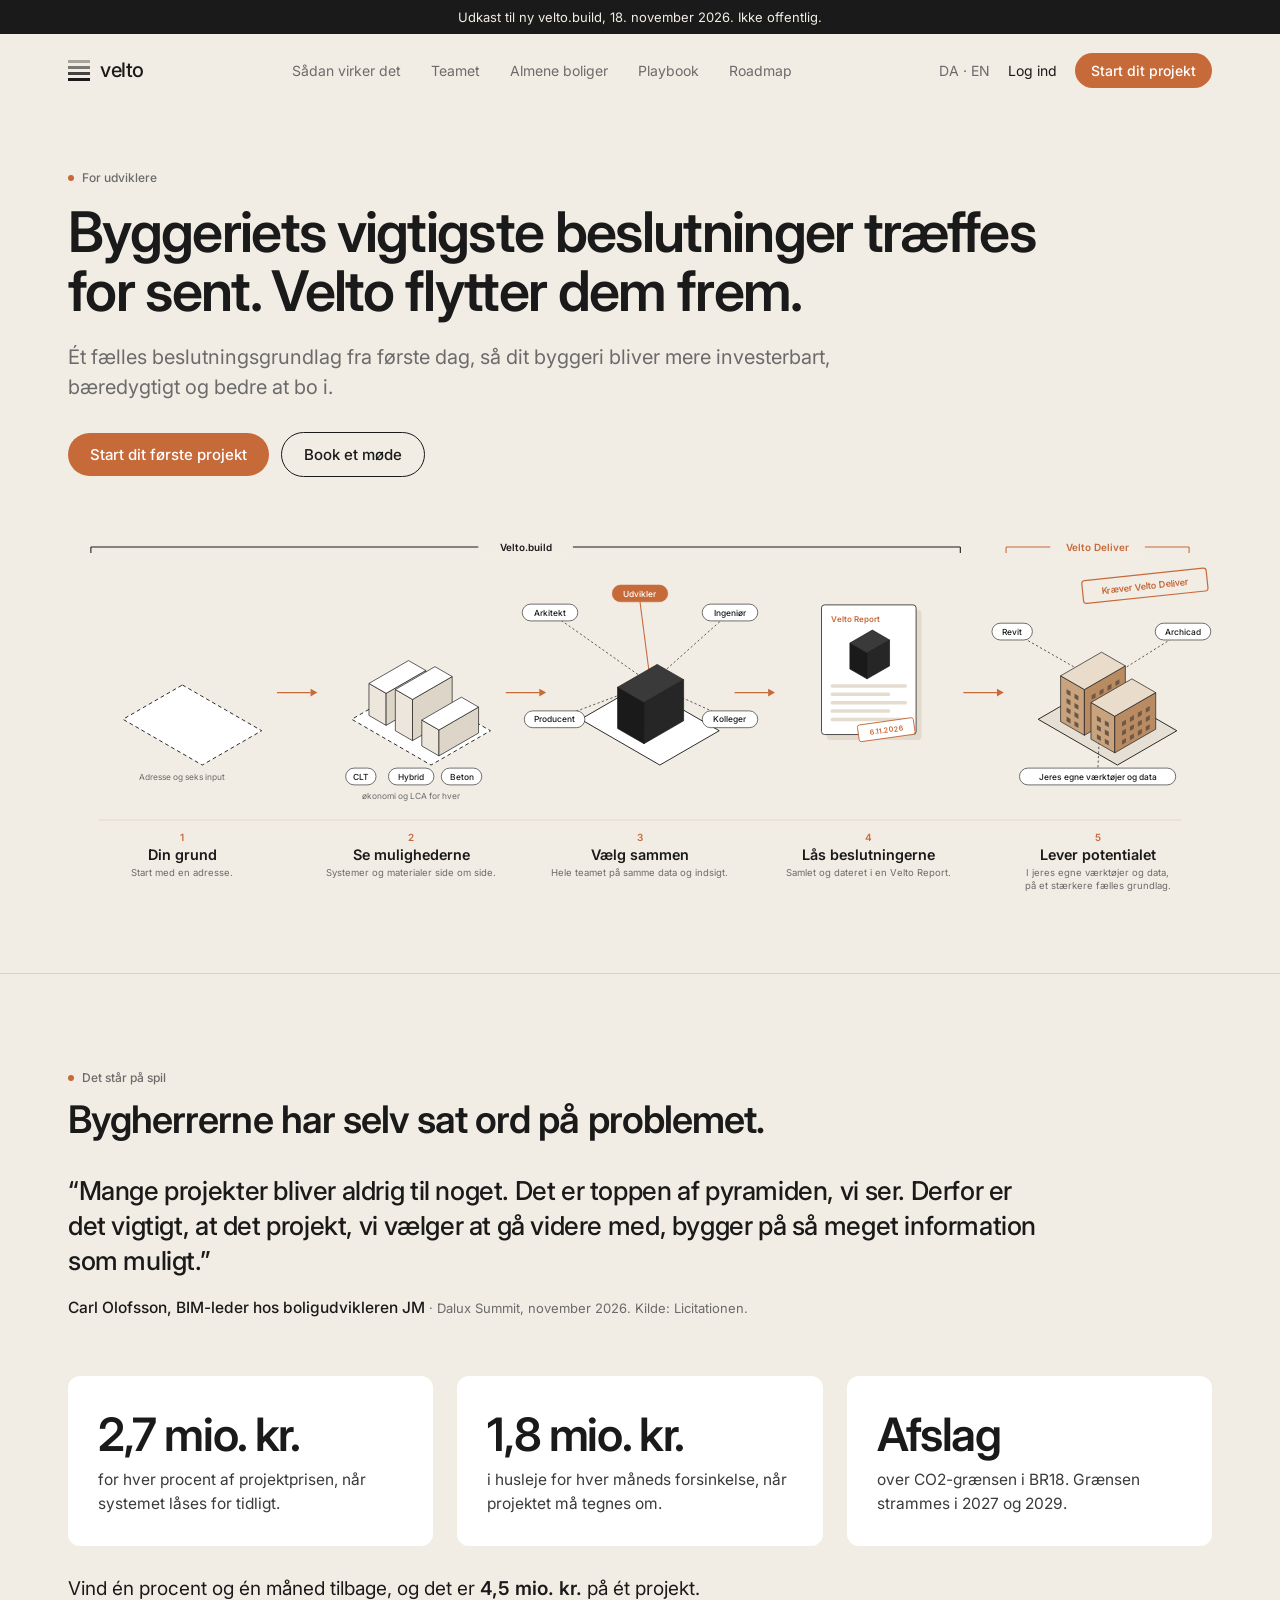
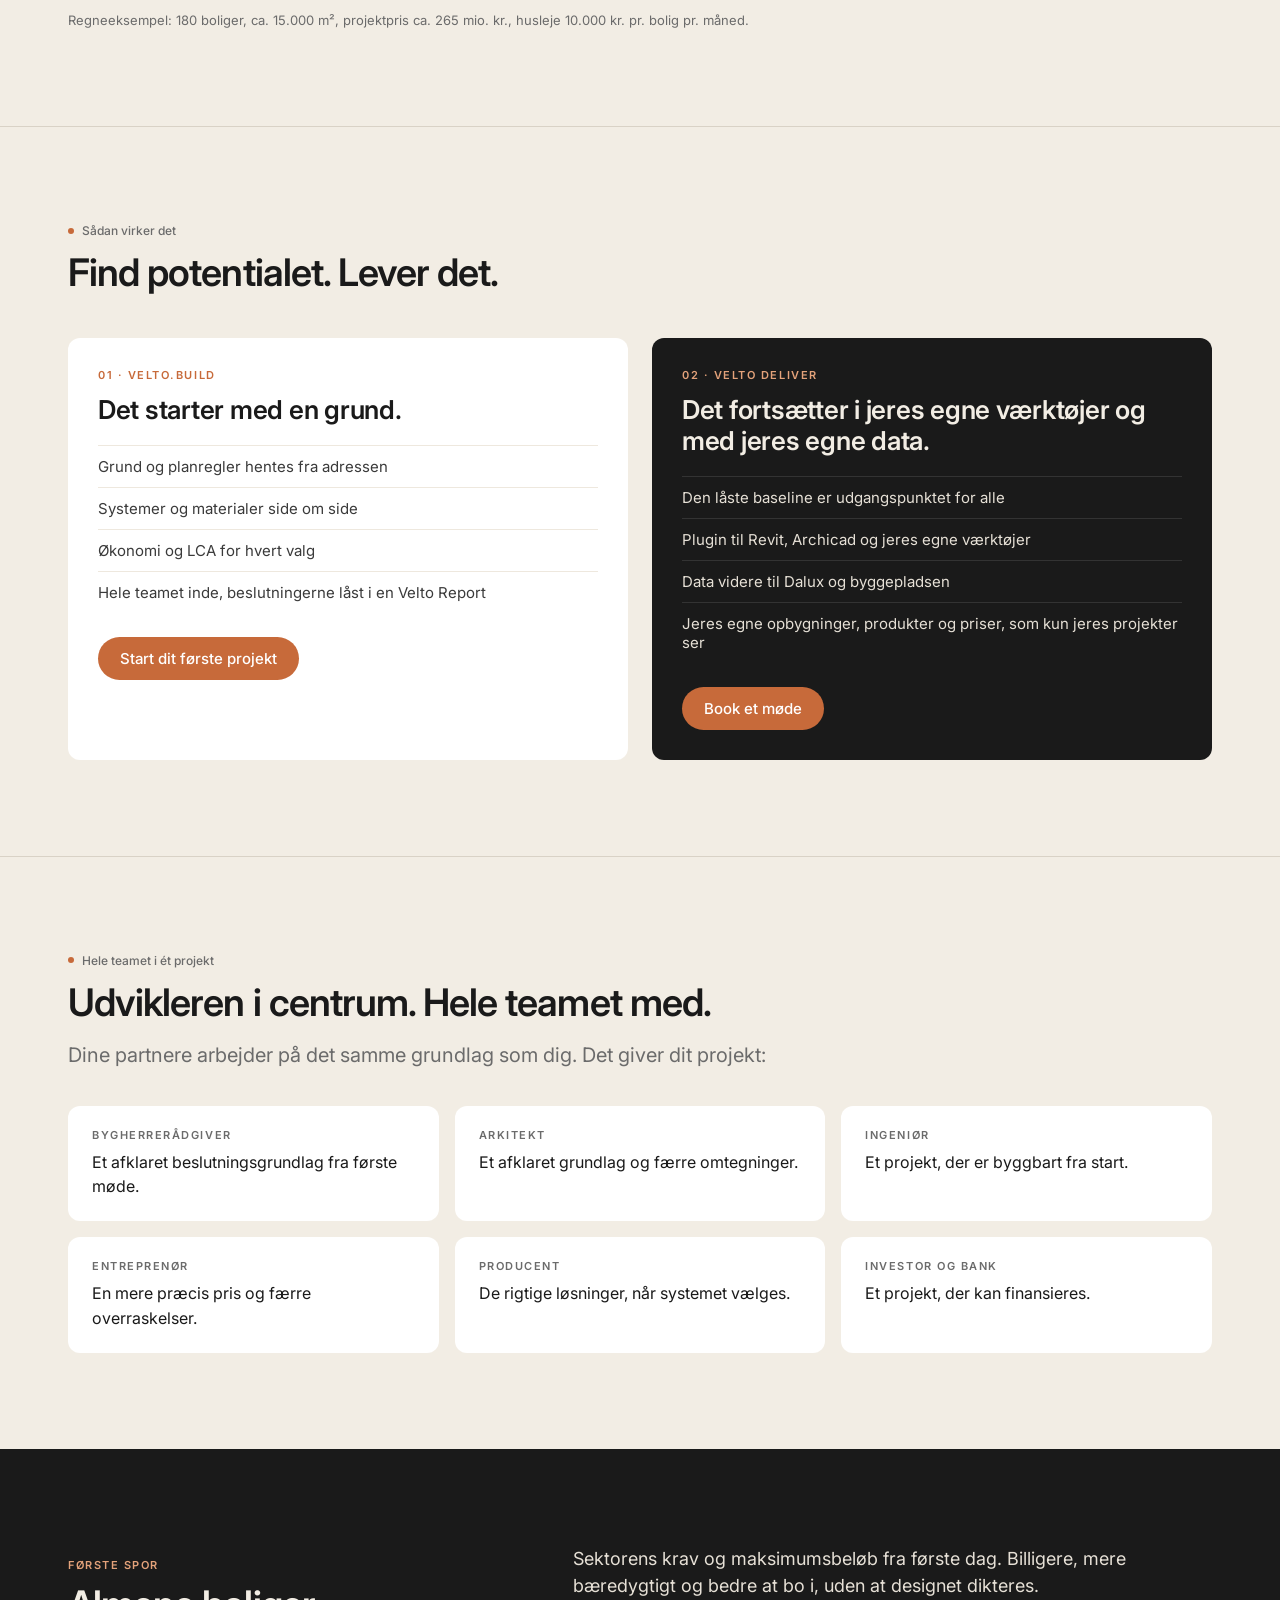
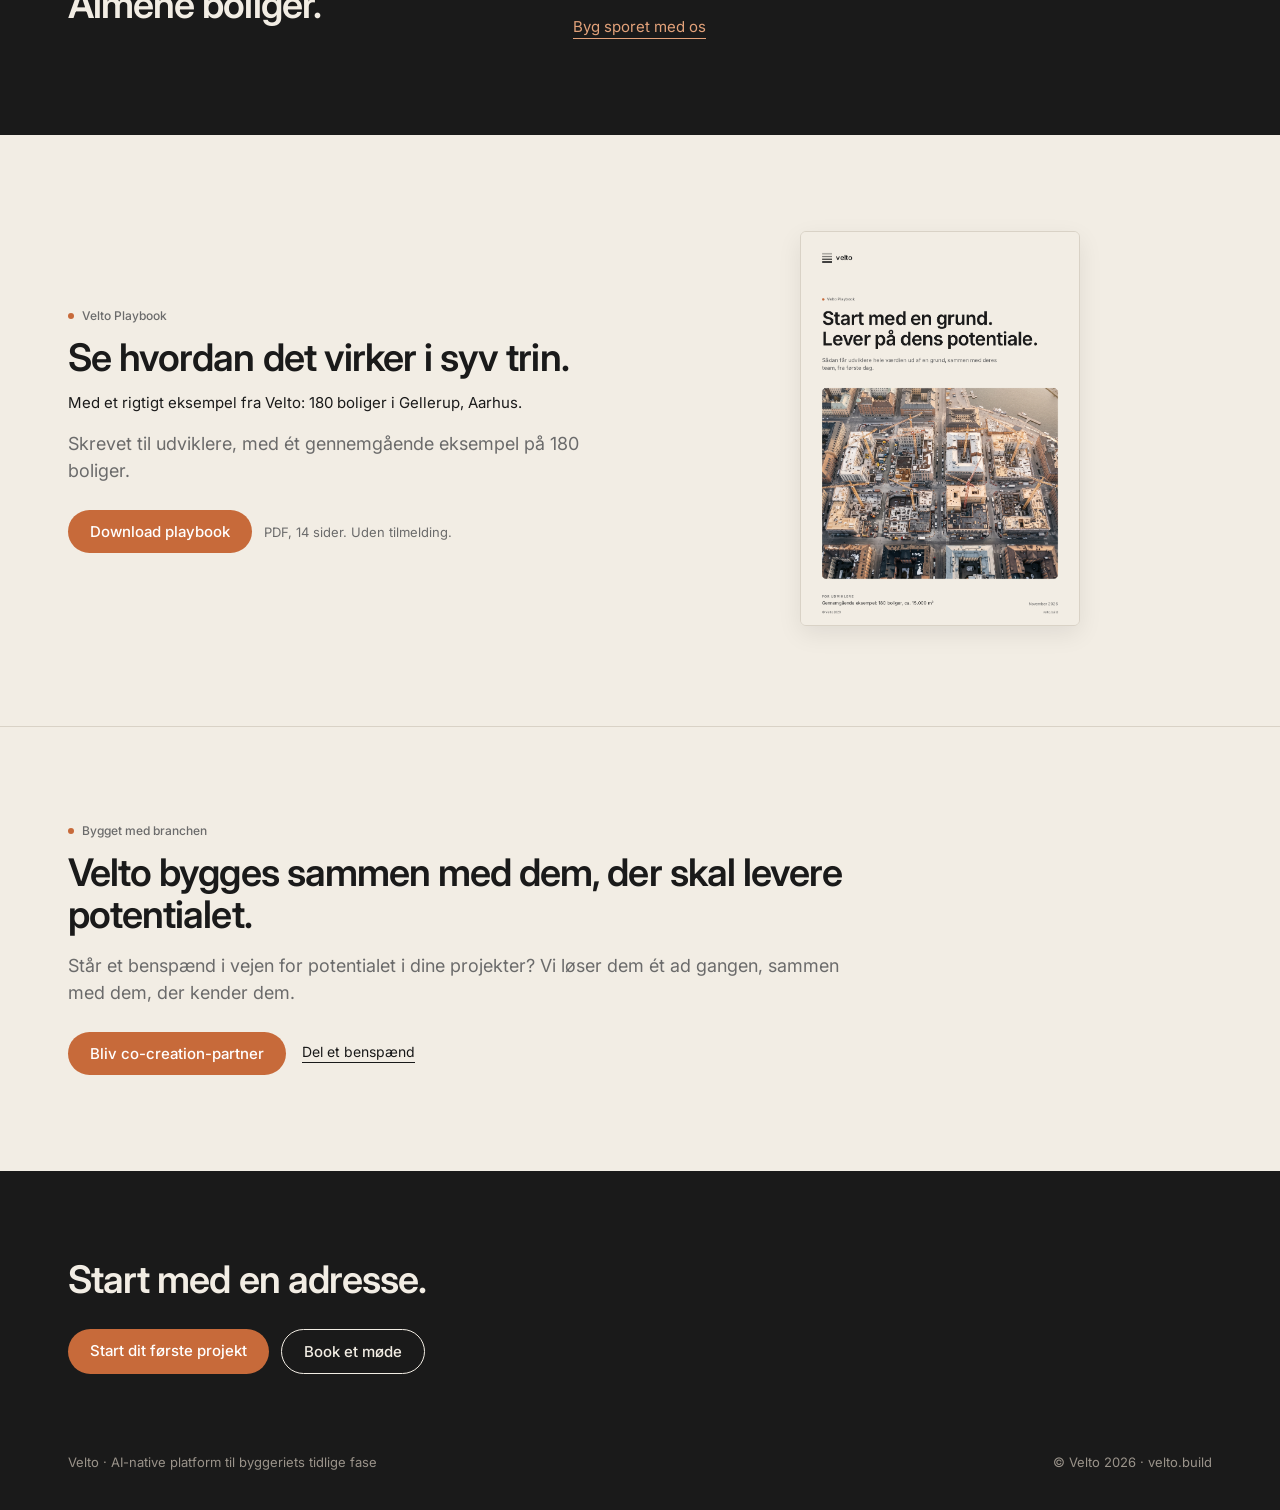
==== commit 33ccd335: "Hero: playbook link removed" ====
--- a/index.html
+++ b/index.html
@@ -45,7 +45,7 @@
 <div class="eb">For udviklere</div>
 <h1 style="margin-top:18px">Byggeriets vigtigste beslutninger træffes for sent. Velto flytter dem frem.</h1>
 <p class="lead" style="margin-top:20px">Ét fælles beslutningsgrundlag fra første dag, så dit byggeri bliver mere investerbart, bæredygtigt og bedre at bo i.</p>
-<div style="display:flex;gap:12px;margin-top:30px;align-items:center"><a class="btn" href="https://app.velto.build/signup">Start dit første projekt</a><a class="btn o" href="mailto:filip@velto.build?subject=M%C3%B8de%20om%20Velto">Book et møde</a><a href="velto-playbook.pdf" target="_blank" style="font-size:14px;border-bottom:1px solid var(--ink);padding-bottom:2px;margin-left:8px">Læs playbooken (PDF)</a></div>
+<div style="display:flex;gap:12px;margin-top:30px;align-items:center"><a class="btn" href="https://app.velto.build/signup">Start dit første projekt</a><a class="btn o" href="mailto:filip@velto.build?subject=M%C3%B8de%20om%20Velto">Book et møde</a></div>
 <div class="model-desk" style="margin-top:44px"><svg xmlns="http://www.w3.org/2000/svg" viewBox="0 0 1500 520" width="100%"><rect width="100%" fill="#F2EDE4"/><line x1="30" y1="34" x2="1170" y2="34" stroke="#1A1A1A" stroke-width="1.4"/><line x1="30" y1="34" x2="30" y2="42" stroke="#1A1A1A" stroke-width="1.4"/><line x1="1170" y1="34" x2="1170" y2="42" stroke="#1A1A1A" stroke-width="1.4"/><rect x="538.0" y="22" width="124" height="24" fill="#F2EDE4"/><text x="600.0" y="39" text-anchor="middle" font-family="Inter" font-size="13" font-weight="600" fill="#1A1A1A">Velto.build</text><line x1="1230" y1="34" x2="1470" y2="34" stroke="#C76A3A" stroke-width="1.4"/><line x1="1230" y1="34" x2="1230" y2="42" stroke="#C76A3A" stroke-width="1.4"/><line x1="1470" y1="34" x2="1470" y2="42" stroke="#C76A3A" stroke-width="1.4"/><rect x="1288.0" y="22" width="124" height="24" fill="#F2EDE4"/><text x="1350.0" y="39" text-anchor="middle" font-family="Inter" font-size="13" font-weight="600" fill="#C76A3A">Velto Deliver</text><polygon points="150.0,215.0 253.9,275.0 176.0,320.0 72.1,260.0" fill="#FFFFFF" stroke="#1A1A1A" stroke-width="1.2" stroke-dasharray="5 4"/><text x="150" y="340" text-anchor="middle" font-family="Inter" font-size="11" fill="#6B6B6B">Adresse og seks input</text><polygon points="450.0,215.0 553.9,275.0 476.0,320.0 372.1,260.0" fill="#FFFFFF" stroke="#1A1A1A" stroke-width="1.2" stroke-dasharray="5 4"/><polygon points="394.6,255.0 417.1,268.0 417.1,226.0 394.6,213.0" fill="#ECE6DC" stroke="#1A1A1A" stroke-width="0.9" stroke-linejoin="round"/><polygon points="469.1,238.0 417.1,268.0 417.1,226.0 469.1,196.0" fill="#DDD5C8" stroke="#1A1A1A" stroke-width="0.9" stroke-linejoin="round"/><polygon points="446.5,183.0 469.1,196.0 417.1,226.0 394.6,213.0" fill="#FFFFFF" stroke="#1A1A1A" stroke-width="0.9" stroke-linejoin="round"/><polygon points="429.2,275.0 451.7,288.0 451.7,234.0 429.2,221.0" fill="#ECE6DC" stroke="#1A1A1A" stroke-width="0.9" stroke-linejoin="round"/><polygon points="503.7,258.0 451.7,288.0 451.7,234.0 503.7,204.0" fill="#DDD5C8" stroke="#1A1A1A" stroke-width="0.9" stroke-linejoin="round"/><polygon points="481.2,191.0 503.7,204.0 451.7,234.0 429.2,221.0" fill="#FFFFFF" stroke="#1A1A1A" stroke-width="0.9" stroke-linejoin="round"/><polygon points="463.9,295.0 486.4,308.0 486.4,274.0 463.9,261.0" fill="#ECE6DC" stroke="#1A1A1A" stroke-width="0.9" stroke-linejoin="round"/><polygon points="538.3,278.0 486.4,308.0 486.4,274.0 538.3,244.0" fill="#DDD5C8" stroke="#1A1A1A" stroke-width="0.9" stroke-linejoin="round"/><polygon points="515.8,231.0 538.3,244.0 486.4,274.0 463.9,261.0" fill="#FFFFFF" stroke="#1A1A1A" stroke-width="0.9" stroke-linejoin="round"/><rect x="364.1" y="324" width="39.8" height="22" rx="11" fill="#FFFFFF" stroke="#1A1A1A" stroke-width="0.8"/><text x="384" y="339" text-anchor="middle" font-family="Inter" font-size="11" font-weight="500" fill="#1A1A1A">CLT</text><rect x="420.2" y="324" width="59.6" height="22" rx="11" fill="#FFFFFF" stroke="#1A1A1A" stroke-width="0.8"/><text x="450" y="339" text-anchor="middle" font-family="Inter" font-size="11" font-weight="500" fill="#1A1A1A">Hybrid</text><rect x="489.5" y="324" width="53.0" height="22" rx="11" fill="#FFFFFF" stroke="#1A1A1A" stroke-width="0.8"/><text x="516" y="339" text-anchor="middle" font-family="Inter" font-size="11" font-weight="500" fill="#1A1A1A">Beton</text><text x="450" y="365" text-anchor="middle" font-family="Inter" font-size="11" fill="#6B6B6B">økonomi og LCA for hver</text><polygon points="750.0,215.0 853.9,275.0 776.0,320.0 672.1,260.0" fill="#FFFFFF" stroke="#1A1A1A" stroke-width="1.2" /><line x1="632" y1="120" x2="763.9" y2="213.0" stroke="#1A1A1A" stroke-width="0.9" stroke-dasharray="3 3"/><line x1="868" y1="120" x2="763.9" y2="213.0" stroke="#1A1A1A" stroke-width="0.9" stroke-dasharray="3 3"/><line x1="638" y1="260" x2="763.9" y2="213.0" stroke="#1A1A1A" stroke-width="0.9" stroke-dasharray="3 3"/><line x1="868" y1="260" x2="763.9" y2="213.0" stroke="#1A1A1A" stroke-width="0.9" stroke-dasharray="3 3"/><line x1="750" y1="106" x2="763.9" y2="213.0" stroke="#C76A3A" stroke-width="1.4"/><polygon points="720.6,272.0 755.2,292.0 755.2,238.0 720.6,218.0" fill="#1A1A1A" stroke="#1A1A1A" stroke-width="0.9" stroke-linejoin="round"/><polygon points="807.2,262.0 755.2,292.0 755.2,238.0 807.2,208.0" fill="#262626" stroke="#1A1A1A" stroke-width="0.9" stroke-linejoin="round"/><polygon points="772.5,188.0 807.2,208.0 755.2,238.0 720.6,218.0" fill="#3A3A3A" stroke="#1A1A1A" stroke-width="0.9" stroke-linejoin="round"/><rect x="595.6" y="109" width="72.8" height="22" rx="11" fill="#FFFFFF" stroke="#1A1A1A" stroke-width="0.8"/><text x="632" y="124" text-anchor="middle" font-family="Inter" font-size="11" font-weight="500" fill="#1A1A1A">Arkitekt</text><rect x="831.6" y="109" width="72.8" height="22" rx="11" fill="#FFFFFF" stroke="#1A1A1A" stroke-width="0.8"/><text x="868" y="124" text-anchor="middle" font-family="Inter" font-size="11" font-weight="500" fill="#1A1A1A">Ingeniør</text><rect x="598.3" y="249" width="79.4" height="22" rx="11" fill="#FFFFFF" stroke="#1A1A1A" stroke-width="0.8"/><text x="638" y="264" text-anchor="middle" font-family="Inter" font-size="11" font-weight="500" fill="#1A1A1A">Producent</text><rect x="831.6" y="249" width="72.8" height="22" rx="11" fill="#FFFFFF" stroke="#1A1A1A" stroke-width="0.8"/><text x="868" y="264" text-anchor="middle" font-family="Inter" font-size="11" font-weight="500" fill="#1A1A1A">Kolleger</text><rect x="713.6" y="84" width="72.8" height="22" rx="11" fill="#C76A3A" stroke="#C76A3A" stroke-width="0.8"/><text x="750" y="99" text-anchor="middle" font-family="Inter" font-size="11" font-weight="500" fill="#FFFFFF">Udvikler</text><rect x="995" y="117" width="124" height="170" rx="4" fill="#E2DACD"/><rect x="988" y="110" width="124" height="170" rx="4" fill="#FFFFFF" stroke="#1A1A1A" stroke-width="1"/><text x="1000" y="132" font-family="Inter" font-size="10.5" font-weight="600" fill="#C76A3A">Velto Report</text><polygon points="1025.2,194.0 1047.7,207.0 1047.7,173.0 1025.2,160.0" fill="#1A1A1A" stroke="#1A1A1A" stroke-width="0.9" stroke-linejoin="round"/><polygon points="1077.2,190.0 1047.7,207.0 1047.7,173.0 1077.2,156.0" fill="#262626" stroke="#1A1A1A" stroke-width="0.9" stroke-linejoin="round"/><polygon points="1054.7,143.0 1077.2,156.0 1047.7,173.0 1025.2,160.0" fill="#3A3A3A" stroke="#1A1A1A" stroke-width="0.9" stroke-linejoin="round"/><rect x="1000" y="214" width="100" height="4.5" rx="2" fill="#E3DCCF"/><rect x="1000" y="225" width="78" height="4.5" rx="2" fill="#E3DCCF"/><rect x="1000" y="236" width="100" height="4.5" rx="2" fill="#E3DCCF"/><rect x="1000" y="247" width="78" height="4.5" rx="2" fill="#E3DCCF"/><rect x="1000" y="258" width="100" height="4.5" rx="2" fill="#E3DCCF"/><g transform="rotate(-8 1106 272)"><rect x="1036" y="258" width="74" height="22" rx="3" fill="#FFFFFF" stroke="#C76A3A" stroke-width="1.2"/><text x="1073" y="273" text-anchor="middle" font-family="Inter" font-size="9.5" font-weight="600" fill="#C76A3A">6.11.2026</text></g><polygon points="1350.0,215.0 1453.9,275.0 1376.0,320.0 1272.1,260.0" fill="#E6E0D4" stroke="#1A1A1A" stroke-width="1.2" /><line x1="1238" y1="145" x2="1355.2" y2="212.0" stroke="#1A1A1A" stroke-width="0.9" stroke-dasharray="3 3"/><line x1="1462" y1="145" x2="1355.2" y2="212.0" stroke="#1A1A1A" stroke-width="0.9" stroke-dasharray="3 3"/><line x1="1350" y1="335" x2="1355.2" y2="212.0" stroke="#1A1A1A" stroke-width="0.9" stroke-dasharray="3 3"/><polygon points="1301.5,263.0 1332.7,281.0 1332.7,221.0 1301.5,203.0" fill="#C9A27E" stroke="#1A1A1A" stroke-width="0.9" stroke-linejoin="round"/><polygon points="1386.4,250.0 1332.7,281.0 1332.7,221.0 1386.4,190.0" fill="#B88B63" stroke="#1A1A1A" stroke-width="0.9" stroke-linejoin="round"/><polygon points="1355.2,172.0 1386.4,190.0 1332.7,221.0 1301.5,203.0" fill="#E9DCCB" stroke="#1A1A1A" stroke-width="0.9" stroke-linejoin="round"/><polygon points="1309.3,262.5 1314.5,265.5 1314.5,259.5 1309.3,256.5" fill="#1A1A1A" opacity=".55"/><polygon points="1319.7,268.5 1324.9,271.5 1324.9,265.5 1319.7,262.5" fill="#1A1A1A" opacity=".55"/><polygon points="1378.6,249.5 1373.4,252.5 1373.4,246.5 1378.6,243.5" fill="#1A1A1A" opacity=".45"/><polygon points="1368.2,255.5 1363.0,258.5 1363.0,252.5 1368.2,249.5" fill="#1A1A1A" opacity=".45"/><polygon points="1357.8,261.5 1352.6,264.5 1352.6,258.5 1357.8,255.5" fill="#1A1A1A" opacity=".45"/><polygon points="1347.4,267.5 1342.2,270.5 1342.2,264.5 1347.4,261.5" fill="#1A1A1A" opacity=".45"/><polygon points="1309.3,250.5 1314.5,253.5 1314.5,247.5 1309.3,244.5" fill="#1A1A1A" opacity=".55"/><polygon points="1319.7,256.5 1324.9,259.5 1324.9,253.5 1319.7,250.5" fill="#1A1A1A" opacity=".55"/><polygon points="1378.6,237.5 1373.4,240.5 1373.4,234.5 1378.6,231.5" fill="#1A1A1A" opacity=".45"/><polygon points="1368.2,243.5 1363.0,246.5 1363.0,240.5 1368.2,237.5" fill="#1A1A1A" opacity=".45"/><polygon points="1357.8,249.5 1352.6,252.5 1352.6,246.5 1357.8,243.5" fill="#1A1A1A" opacity=".45"/><polygon points="1347.4,255.5 1342.2,258.5 1342.2,252.5 1347.4,249.5" fill="#1A1A1A" opacity=".45"/><polygon points="1309.3,238.5 1314.5,241.5 1314.5,235.5 1309.3,232.5" fill="#1A1A1A" opacity=".55"/><polygon points="1319.7,244.5 1324.9,247.5 1324.9,241.5 1319.7,238.5" fill="#1A1A1A" opacity=".55"/><polygon points="1378.6,225.5 1373.4,228.5 1373.4,222.5 1378.6,219.5" fill="#1A1A1A" opacity=".45"/><polygon points="1368.2,231.5 1363.0,234.5 1363.0,228.5 1368.2,225.5" fill="#1A1A1A" opacity=".45"/><polygon points="1357.8,237.5 1352.6,240.5 1352.6,234.5 1357.8,231.5" fill="#1A1A1A" opacity=".45"/><polygon points="1347.4,243.5 1342.2,246.5 1342.2,240.5 1347.4,237.5" fill="#1A1A1A" opacity=".45"/><polygon points="1309.3,226.5 1314.5,229.5 1314.5,223.5 1309.3,220.5" fill="#1A1A1A" opacity=".55"/><polygon points="1319.7,232.5 1324.9,235.5 1324.9,229.5 1319.7,226.5" fill="#1A1A1A" opacity=".55"/><polygon points="1378.6,213.5 1373.4,216.5 1373.4,210.5 1378.6,207.5" fill="#1A1A1A" opacity=".45"/><polygon points="1368.2,219.5 1363.0,222.5 1363.0,216.5 1368.2,213.5" fill="#1A1A1A" opacity=".45"/><polygon points="1357.8,225.5 1352.6,228.5 1352.6,222.5 1357.8,219.5" fill="#1A1A1A" opacity=".45"/><polygon points="1347.4,231.5 1342.2,234.5 1342.2,228.5 1347.4,225.5" fill="#1A1A1A" opacity=".45"/><polygon points="1341.3,286.0 1372.5,304.0 1372.5,256.0 1341.3,238.0" fill="#C9A27E" stroke="#1A1A1A" stroke-width="0.9" stroke-linejoin="round"/><polygon points="1426.2,273.0 1372.5,304.0 1372.5,256.0 1426.2,225.0" fill="#B88B63" stroke="#1A1A1A" stroke-width="0.9" stroke-linejoin="round"/><polygon points="1395.0,207.0 1426.2,225.0 1372.5,256.0 1341.3,238.0" fill="#E9DCCB" stroke="#1A1A1A" stroke-width="0.9" stroke-linejoin="round"/><polygon points="1349.1,285.5 1354.3,288.5 1354.3,282.5 1349.1,279.5" fill="#1A1A1A" opacity=".55"/><polygon points="1359.5,291.5 1364.7,294.5 1364.7,288.5 1359.5,285.5" fill="#1A1A1A" opacity=".55"/><polygon points="1418.4,272.5 1413.2,275.5 1413.2,269.5 1418.4,266.5" fill="#1A1A1A" opacity=".45"/><polygon points="1408.0,278.5 1402.8,281.5 1402.8,275.5 1408.0,272.5" fill="#1A1A1A" opacity=".45"/><polygon points="1397.6,284.5 1392.4,287.5 1392.4,281.5 1397.6,278.5" fill="#1A1A1A" opacity=".45"/><polygon points="1387.2,290.5 1382.0,293.5 1382.0,287.5 1387.2,284.5" fill="#1A1A1A" opacity=".45"/><polygon points="1349.1,273.5 1354.3,276.5 1354.3,270.5 1349.1,267.5" fill="#1A1A1A" opacity=".55"/><polygon points="1359.5,279.5 1364.7,282.5 1364.7,276.5 1359.5,273.5" fill="#1A1A1A" opacity=".55"/><polygon points="1418.4,260.5 1413.2,263.5 1413.2,257.5 1418.4,254.5" fill="#1A1A1A" opacity=".45"/><polygon points="1408.0,266.5 1402.8,269.5 1402.8,263.5 1408.0,260.5" fill="#1A1A1A" opacity=".45"/><polygon points="1397.6,272.5 1392.4,275.5 1392.4,269.5 1397.6,266.5" fill="#1A1A1A" opacity=".45"/><polygon points="1387.2,278.5 1382.0,281.5 1382.0,275.5 1387.2,272.5" fill="#1A1A1A" opacity=".45"/><polygon points="1349.1,261.5 1354.3,264.5 1354.3,258.5 1349.1,255.5" fill="#1A1A1A" opacity=".55"/><polygon points="1359.5,267.5 1364.7,270.5 1364.7,264.5 1359.5,261.5" fill="#1A1A1A" opacity=".55"/><polygon points="1418.4,248.5 1413.2,251.5 1413.2,245.5 1418.4,242.5" fill="#1A1A1A" opacity=".45"/><polygon points="1408.0,254.5 1402.8,257.5 1402.8,251.5 1408.0,248.5" fill="#1A1A1A" opacity=".45"/><polygon points="1397.6,260.5 1392.4,263.5 1392.4,257.5 1397.6,254.5" fill="#1A1A1A" opacity=".45"/><polygon points="1387.2,266.5 1382.0,269.5 1382.0,263.5 1387.2,260.5" fill="#1A1A1A" opacity=".45"/><rect x="1211.5" y="134" width="53.0" height="22" rx="11" fill="#FFFFFF" stroke="#1A1A1A" stroke-width="0.8"/><text x="1238" y="149" text-anchor="middle" font-family="Inter" font-size="11" font-weight="500" fill="#1A1A1A">Revit</text><rect x="1425.6" y="134" width="72.8" height="22" rx="11" fill="#FFFFFF" stroke="#1A1A1A" stroke-width="0.8"/><text x="1462" y="149" text-anchor="middle" font-family="Inter" font-size="11" font-weight="500" fill="#1A1A1A">Archicad</text><rect x="1247.6" y="324" width="204.8" height="22" rx="11" fill="#FFFFFF" stroke="#1A1A1A" stroke-width="0.8"/><text x="1350" y="339" text-anchor="middle" font-family="Inter" font-size="11" font-weight="500" fill="#1A1A1A">Jeres egne værktøjer og data</text><g transform="rotate(-6 1412 85)"><rect x="1330" y="70" width="164" height="30" rx="4" fill="#F2EDE4" stroke="#C76A3A" stroke-width="1.6"/><text x="1412" y="90" text-anchor="middle" font-family="Inter" font-size="12" font-weight="600" fill="#C76A3A">Kræver Velto Deliver</text></g><line x1="274" y1="225" x2="318" y2="225" stroke="#C76A3A" stroke-width="1.6"/><polygon points="318,220 327,225 318,230" fill="#C76A3A"/><line x1="574" y1="225" x2="618" y2="225" stroke="#C76A3A" stroke-width="1.6"/><polygon points="618,220 627,225 618,230" fill="#C76A3A"/><line x1="874" y1="225" x2="918" y2="225" stroke="#C76A3A" stroke-width="1.6"/><polygon points="918,220 927,225 918,230" fill="#C76A3A"/><line x1="1174" y1="225" x2="1218" y2="225" stroke="#C76A3A" stroke-width="1.6"/><polygon points="1218,220 1227,225 1218,230" fill="#C76A3A"/><line x1="40" y1="392" x2="1460" y2="392" stroke="#D9D2C6" stroke-width="1"/><text x="150" y="420" text-anchor="middle" font-family="Inter" font-size="13" font-weight="600" fill="#C76A3A">1</text><text x="150" y="444" text-anchor="middle" font-family="Inter" font-size="19" font-weight="600" fill="#1A1A1A">Din grund</text><text x="150" y="466" text-anchor="middle" font-family="Inter" font-size="12.5" fill="#6B6B6B">Start med en adresse.</text><text x="450" y="420" text-anchor="middle" font-family="Inter" font-size="13" font-weight="600" fill="#C76A3A">2</text><text x="450" y="444" text-anchor="middle" font-family="Inter" font-size="19" font-weight="600" fill="#1A1A1A">Se mulighederne</text><text x="450" y="466" text-anchor="middle" font-family="Inter" font-size="12.5" fill="#6B6B6B">Systemer og materialer side om side.</text><text x="750" y="420" text-anchor="middle" font-family="Inter" font-size="13" font-weight="600" fill="#C76A3A">3</text><text x="750" y="444" text-anchor="middle" font-family="Inter" font-size="19" font-weight="600" fill="#1A1A1A">Vælg sammen</text><text x="750" y="466" text-anchor="middle" font-family="Inter" font-size="12.5" fill="#6B6B6B">Hele teamet på samme data og indsigt.</text><text x="1050" y="420" text-anchor="middle" font-family="Inter" font-size="13" font-weight="600" fill="#C76A3A">4</text><text x="1050" y="444" text-anchor="middle" font-family="Inter" font-size="19" font-weight="600" fill="#1A1A1A">Lås beslutningerne</text><text x="1050" y="466" text-anchor="middle" font-family="Inter" font-size="12.5" fill="#6B6B6B">Samlet og dateret i en Velto Report.</text><text x="1350" y="420" text-anchor="middle" font-family="Inter" font-size="13" font-weight="600" fill="#C76A3A">5</text><text x="1350" y="444" text-anchor="middle" font-family="Inter" font-size="19" font-weight="600" fill="#1A1A1A">Lever potentialet</text><text x="1350" y="466" text-anchor="middle" font-family="Inter" font-size="12.5" fill="#6B6B6B">I jeres egne værktøjer og data,</text><text x="1350" y="483" text-anchor="middle" font-family="Inter" font-size="12.5" fill="#6B6B6B">på et stærkere fælles grundlag.</text></svg></div><div style="margin-top:28px"><div class="model-mob"><div class="caps" style="border-top:2px solid #1A1A1A;padding-top:8px">Velto.build</div><div style="padding:18px 0 26px;text-align:center"><svg style="width:100%;max-width:360px;height:auto;display:block;margin:0 auto" xmlns="http://www.w3.org/2000/svg" viewBox="-25 155 350 200"><polygon points="150.0,215.0 253.9,275.0 176.0,320.0 72.1,260.0" fill="#FFFFFF" stroke="#1A1A1A" stroke-width="1.2" stroke-dasharray="5 4"/><text x="150" y="340" text-anchor="middle" font-family="Inter" font-size="11" fill="#6B6B6B">Adresse og seks input</text></svg><div style="font-size:13px;font-weight:600;color:#C76A3A;margin-top:6px">1</div><h3 style="font-size:21px">Din grund</h3><p style="color:#6B6B6B;font-size:15px">Start med en adresse.</p></div><div style="padding:18px 0 26px;text-align:center"><svg style="width:100%;max-width:360px;height:auto;display:block;margin:0 auto" xmlns="http://www.w3.org/2000/svg" viewBox="275 145 350 230"><polygon points="450.0,215.0 553.9,275.0 476.0,320.0 372.1,260.0" fill="#FFFFFF" stroke="#1A1A1A" stroke-width="1.2" stroke-dasharray="5 4"/><polygon points="394.6,255.0 417.1,268.0 417.1,226.0 394.6,213.0" fill="#ECE6DC" stroke="#1A1A1A" stroke-width="0.9" stroke-linejoin="round"/><polygon points="469.1,238.0 417.1,268.0 417.1,226.0 469.1,196.0" fill="#DDD5C8" stroke="#1A1A1A" stroke-width="0.9" stroke-linejoin="round"/><polygon points="446.5,183.0 469.1,196.0 417.1,226.0 394.6,213.0" fill="#FFFFFF" stroke="#1A1A1A" stroke-width="0.9" stroke-linejoin="round"/><polygon points="429.2,275.0 451.7,288.0 451.7,234.0 429.2,221.0" fill="#ECE6DC" stroke="#1A1A1A" stroke-width="0.9" stroke-linejoin="round"/><polygon points="503.7,258.0 451.7,288.0 451.7,234.0 503.7,204.0" fill="#DDD5C8" stroke="#1A1A1A" stroke-width="0.9" stroke-linejoin="round"/><polygon points="481.2,191.0 503.7,204.0 451.7,234.0 429.2,221.0" fill="#FFFFFF" stroke="#1A1A1A" stroke-width="0.9" stroke-linejoin="round"/><polygon points="463.9,295.0 486.4,308.0 486.4,274.0 463.9,261.0" fill="#ECE6DC" stroke="#1A1A1A" stroke-width="0.9" stroke-linejoin="round"/><polygon points="538.3,278.0 486.4,308.0 486.4,274.0 538.3,244.0" fill="#DDD5C8" stroke="#1A1A1A" stroke-width="0.9" stroke-linejoin="round"/><polygon points="515.8,231.0 538.3,244.0 486.4,274.0 463.9,261.0" fill="#FFFFFF" stroke="#1A1A1A" stroke-width="0.9" stroke-linejoin="round"/><rect x="364.1" y="324" width="39.8" height="22" rx="11" fill="#FFFFFF" stroke="#1A1A1A" stroke-width="0.8"/><text x="384" y="339" text-anchor="middle" font-family="Inter" font-size="11" font-weight="500" fill="#1A1A1A">CLT</text><rect x="420.2" y="324" width="59.6" height="22" rx="11" fill="#FFFFFF" stroke="#1A1A1A" stroke-width="0.8"/><text x="450" y="339" text-anchor="middle" font-family="Inter" font-size="11" font-weight="500" fill="#1A1A1A">Hybrid</text><rect x="489.5" y="324" width="53.0" height="22" rx="11" fill="#FFFFFF" stroke="#1A1A1A" stroke-width="0.8"/><text x="516" y="339" text-anchor="middle" font-family="Inter" font-size="11" font-weight="500" fill="#1A1A1A">Beton</text><text x="450" y="365" text-anchor="middle" font-family="Inter" font-size="11" fill="#6B6B6B">økonomi og LCA for hver</text></svg><div style="font-size:13px;font-weight:600;color:#C76A3A;margin-top:6px">2</div><h3 style="font-size:21px">Se mulighederne</h3><p style="color:#6B6B6B;font-size:15px">Systemer og materialer side om side.</p></div><div style="padding:18px 0 26px;text-align:center"><svg style="width:100%;max-width:360px;height:auto;display:block;margin:0 auto" xmlns="http://www.w3.org/2000/svg" viewBox="575 73 350 234"><polygon points="750.0,215.0 853.9,275.0 776.0,320.0 672.1,260.0" fill="#FFFFFF" stroke="#1A1A1A" stroke-width="1.2" /><line x1="632" y1="120" x2="763.9" y2="213.0" stroke="#1A1A1A" stroke-width="0.9" stroke-dasharray="3 3"/><line x1="868" y1="120" x2="763.9" y2="213.0" stroke="#1A1A1A" stroke-width="0.9" stroke-dasharray="3 3"/><line x1="638" y1="260" x2="763.9" y2="213.0" stroke="#1A1A1A" stroke-width="0.9" stroke-dasharray="3 3"/><line x1="868" y1="260" x2="763.9" y2="213.0" stroke="#1A1A1A" stroke-width="0.9" stroke-dasharray="3 3"/><line x1="750" y1="106" x2="763.9" y2="213.0" stroke="#C76A3A" stroke-width="1.4"/><polygon points="720.6,272.0 755.2,292.0 755.2,238.0 720.6,218.0" fill="#1A1A1A" stroke="#1A1A1A" stroke-width="0.9" stroke-linejoin="round"/><polygon points="807.2,262.0 755.2,292.0 755.2,238.0 807.2,208.0" fill="#262626" stroke="#1A1A1A" stroke-width="0.9" stroke-linejoin="round"/><polygon points="772.5,188.0 807.2,208.0 755.2,238.0 720.6,218.0" fill="#3A3A3A" stroke="#1A1A1A" stroke-width="0.9" stroke-linejoin="round"/><rect x="595.6" y="109" width="72.8" height="22" rx="11" fill="#FFFFFF" stroke="#1A1A1A" stroke-width="0.8"/><text x="632" y="124" text-anchor="middle" font-family="Inter" font-size="11" font-weight="500" fill="#1A1A1A">Arkitekt</text><rect x="831.6" y="109" width="72.8" height="22" rx="11" fill="#FFFFFF" stroke="#1A1A1A" stroke-width="0.8"/><text x="868" y="124" text-anchor="middle" font-family="Inter" font-size="11" font-weight="500" fill="#1A1A1A">Ingeniør</text><rect x="598.3" y="249" width="79.4" height="22" rx="11" fill="#FFFFFF" stroke="#1A1A1A" stroke-width="0.8"/><text x="638" y="264" text-anchor="middle" font-family="Inter" font-size="11" font-weight="500" fill="#1A1A1A">Producent</text><rect x="831.6" y="249" width="72.8" height="22" rx="11" fill="#FFFFFF" stroke="#1A1A1A" stroke-width="0.8"/><text x="868" y="264" text-anchor="middle" font-family="Inter" font-size="11" font-weight="500" fill="#1A1A1A">Kolleger</text><rect x="713.6" y="84" width="72.8" height="22" rx="11" fill="#C76A3A" stroke="#C76A3A" stroke-width="0.8"/><text x="750" y="99" text-anchor="middle" font-family="Inter" font-size="11" font-weight="500" fill="#FFFFFF">Udvikler</text></svg><div style="font-size:13px;font-weight:600;color:#C76A3A;margin-top:6px">3</div><h3 style="font-size:21px">Vælg sammen</h3><p style="color:#6B6B6B;font-size:15px">Hele teamet på samme data og indsigt.</p></div><div style="padding:18px 0 26px;text-align:center"><svg style="width:100%;max-width:360px;height:auto;display:block;margin:0 auto" xmlns="http://www.w3.org/2000/svg" viewBox="875 100 350 197"><rect x="995" y="117" width="124" height="170" rx="4" fill="#E2DACD"/><rect x="988" y="110" width="124" height="170" rx="4" fill="#FFFFFF" stroke="#1A1A1A" stroke-width="1"/><text x="1000" y="132" font-family="Inter" font-size="10.5" font-weight="600" fill="#C76A3A">Velto Report</text><polygon points="1025.2,194.0 1047.7,207.0 1047.7,173.0 1025.2,160.0" fill="#1A1A1A" stroke="#1A1A1A" stroke-width="0.9" stroke-linejoin="round"/><polygon points="1077.2,190.0 1047.7,207.0 1047.7,173.0 1077.2,156.0" fill="#262626" stroke="#1A1A1A" stroke-width="0.9" stroke-linejoin="round"/><polygon points="1054.7,143.0 1077.2,156.0 1047.7,173.0 1025.2,160.0" fill="#3A3A3A" stroke="#1A1A1A" stroke-width="0.9" stroke-linejoin="round"/><rect x="1000" y="214" width="100" height="4.5" rx="2" fill="#E3DCCF"/><rect x="1000" y="225" width="78" height="4.5" rx="2" fill="#E3DCCF"/><rect x="1000" y="236" width="100" height="4.5" rx="2" fill="#E3DCCF"/><rect x="1000" y="247" width="78" height="4.5" rx="2" fill="#E3DCCF"/><rect x="1000" y="258" width="100" height="4.5" rx="2" fill="#E3DCCF"/><g transform="rotate(-8 1106 272)"><rect x="1036" y="258" width="74" height="22" rx="3" fill="#FFFFFF" stroke="#C76A3A" stroke-width="1.2"/><text x="1073" y="273" text-anchor="middle" font-family="Inter" font-size="9.5" font-weight="600" fill="#C76A3A">6.11.2026</text></g></svg><div style="font-size:13px;font-weight:600;color:#C76A3A;margin-top:6px">4</div><h3 style="font-size:21px">Lås beslutningerne</h3><p style="color:#6B6B6B;font-size:15px">Samlet og dateret i en Velto Report.</p></div><div class="caps" style="border-top:2px solid #C76A3A;padding-top:8px;color:#C76A3A">Velto Deliver</div><div style="padding:18px 0 26px;text-align:center"><svg style="width:100%;max-width:360px;height:auto;display:block;margin:0 auto" xmlns="http://www.w3.org/2000/svg" viewBox="1175 63 350 290"><polygon points="1350.0,215.0 1453.9,275.0 1376.0,320.0 1272.1,260.0" fill="#E6E0D4" stroke="#1A1A1A" stroke-width="1.2" /><line x1="1238" y1="145" x2="1355.2" y2="212.0" stroke="#1A1A1A" stroke-width="0.9" stroke-dasharray="3 3"/><line x1="1462" y1="145" x2="1355.2" y2="212.0" stroke="#1A1A1A" stroke-width="0.9" stroke-dasharray="3 3"/><line x1="1350" y1="335" x2="1355.2" y2="212.0" stroke="#1A1A1A" stroke-width="0.9" stroke-dasharray="3 3"/><polygon points="1301.5,263.0 1332.7,281.0 1332.7,221.0 1301.5,203.0" fill="#C9A27E" stroke="#1A1A1A" stroke-width="0.9" stroke-linejoin="round"/><polygon points="1386.4,250.0 1332.7,281.0 1332.7,221.0 1386.4,190.0" fill="#B88B63" stroke="#1A1A1A" stroke-width="0.9" stroke-linejoin="round"/><polygon points="1355.2,172.0 1386.4,190.0 1332.7,221.0 1301.5,203.0" fill="#E9DCCB" stroke="#1A1A1A" stroke-width="0.9" stroke-linejoin="round"/><polygon points="1309.3,262.5 1314.5,265.5 1314.5,259.5 1309.3,256.5" fill="#1A1A1A" opacity=".55"/><polygon points="1319.7,268.5 1324.9,271.5 1324.9,265.5 1319.7,262.5" fill="#1A1A1A" opacity=".55"/><polygon points="1378.6,249.5 1373.4,252.5 1373.4,246.5 1378.6,243.5" fill="#1A1A1A" opacity=".45"/><polygon points="1368.2,255.5 1363.0,258.5 1363.0,252.5 1368.2,249.5" fill="#1A1A1A" opacity=".45"/><polygon points="1357.8,261.5 1352.6,264.5 1352.6,258.5 1357.8,255.5" fill="#1A1A1A" opacity=".45"/><polygon points="1347.4,267.5 1342.2,270.5 1342.2,264.5 1347.4,261.5" fill="#1A1A1A" opacity=".45"/><polygon points="1309.3,250.5 1314.5,253.5 1314.5,247.5 1309.3,244.5" fill="#1A1A1A" opacity=".55"/><polygon points="1319.7,256.5 1324.9,259.5 1324.9,253.5 1319.7,250.5" fill="#1A1A1A" opacity=".55"/><polygon points="1378.6,237.5 1373.4,240.5 1373.4,234.5 1378.6,231.5" fill="#1A1A1A" opacity=".45"/><polygon points="1368.2,243.5 1363.0,246.5 1363.0,240.5 1368.2,237.5" fill="#1A1A1A" opacity=".45"/><polygon points="1357.8,249.5 1352.6,252.5 1352.6,246.5 1357.8,243.5" fill="#1A1A1A" opacity=".45"/><polygon points="1347.4,255.5 1342.2,258.5 1342.2,252.5 1347.4,249.5" fill="#1A1A1A" opacity=".45"/><polygon points="1309.3,238.5 1314.5,241.5 1314.5,235.5 1309.3,232.5" fill="#1A1A1A" opacity=".55"/><polygon points="1319.7,244.5 1324.9,247.5 1324.9,241.5 1319.7,238.5" fill="#1A1A1A" opacity=".55"/><polygon points="1378.6,225.5 1373.4,228.5 1373.4,222.5 1378.6,219.5" fill="#1A1A1A" opacity=".45"/><polygon points="1368.2,231.5 1363.0,234.5 1363.0,228.5 1368.2,225.5" fill="#1A1A1A" opacity=".45"/><polygon points="1357.8,237.5 1352.6,240.5 1352.6,234.5 1357.8,231.5" fill="#1A1A1A" opacity=".45"/><polygon points="1347.4,243.5 1342.2,246.5 1342.2,240.5 1347.4,237.5" fill="#1A1A1A" opacity=".45"/><polygon points="1309.3,226.5 1314.5,229.5 1314.5,223.5 1309.3,220.5" fill="#1A1A1A" opacity=".55"/><polygon points="1319.7,232.5 1324.9,235.5 1324.9,229.5 1319.7,226.5" fill="#1A1A1A" opacity=".55"/><polygon points="1378.6,213.5 1373.4,216.5 1373.4,210.5 1378.6,207.5" fill="#1A1A1A" opacity=".45"/><polygon points="1368.2,219.5 1363.0,222.5 1363.0,216.5 1368.2,213.5" fill="#1A1A1A" opacity=".45"/><polygon points="1357.8,225.5 1352.6,228.5 1352.6,222.5 1357.8,219.5" fill="#1A1A1A" opacity=".45"/><polygon points="1347.4,231.5 1342.2,234.5 1342.2,228.5 1347.4,225.5" fill="#1A1A1A" opacity=".45"/><polygon points="1341.3,286.0 1372.5,304.0 1372.5,256.0 1341.3,238.0" fill="#C9A27E" stroke="#1A1A1A" stroke-width="0.9" stroke-linejoin="round"/><polygon points="1426.2,273.0 1372.5,304.0 1372.5,256.0 1426.2,225.0" fill="#B88B63" stroke="#1A1A1A" stroke-width="0.9" stroke-linejoin="round"/><polygon points="1395.0,207.0 1426.2,225.0 1372.5,256.0 1341.3,238.0" fill="#E9DCCB" stroke="#1A1A1A" stroke-width="0.9" stroke-linejoin="round"/><polygon points="1349.1,285.5 1354.3,288.5 1354.3,282.5 1349.1,279.5" fill="#1A1A1A" opacity=".55"/><polygon points="1359.5,291.5 1364.7,294.5 1364.7,288.5 1359.5,285.5" fill="#1A1A1A" opacity=".55"/><polygon points="1418.4,272.5 1413.2,275.5 1413.2,269.5 1418.4,266.5" fill="#1A1A1A" opacity=".45"/><polygon points="1408.0,278.5 1402.8,281.5 1402.8,275.5 1408.0,272.5" fill="#1A1A1A" opacity=".45"/><polygon points="1397.6,284.5 1392.4,287.5 1392.4,281.5 1397.6,278.5" fill="#1A1A1A" opacity=".45"/><polygon points="1387.2,290.5 1382.0,293.5 1382.0,287.5 1387.2,284.5" fill="#1A1A1A" opacity=".45"/><polygon points="1349.1,273.5 1354.3,276.5 1354.3,270.5 1349.1,267.5" fill="#1A1A1A" opacity=".55"/><polygon points="1359.5,279.5 1364.7,282.5 1364.7,276.5 1359.5,273.5" fill="#1A1A1A" opacity=".55"/><polygon points="1418.4,260.5 1413.2,263.5 1413.2,257.5 1418.4,254.5" fill="#1A1A1A" opacity=".45"/><polygon points="1408.0,266.5 1402.8,269.5 1402.8,263.5 1408.0,260.5" fill="#1A1A1A" opacity=".45"/><polygon points="1397.6,272.5 1392.4,275.5 1392.4,269.5 1397.6,266.5" fill="#1A1A1A" opacity=".45"/><polygon points="1387.2,278.5 1382.0,281.5 1382.0,275.5 1387.2,272.5" fill="#1A1A1A" opacity=".45"/><polygon points="1349.1,261.5 1354.3,264.5 1354.3,258.5 1349.1,255.5" fill="#1A1A1A" opacity=".55"/><polygon points="1359.5,267.5 1364.7,270.5 1364.7,264.5 1359.5,261.5" fill="#1A1A1A" opacity=".55"/><polygon points="1418.4,248.5 1413.2,251.5 1413.2,245.5 1418.4,242.5" fill="#1A1A1A" opacity=".45"/><polygon points="1408.0,254.5 1402.8,257.5 1402.8,251.5 1408.0,248.5" fill="#1A1A1A" opacity=".45"/><polygon points="1397.6,260.5 1392.4,263.5 1392.4,257.5 1397.6,254.5" fill="#1A1A1A" opacity=".45"/><polygon points="1387.2,266.5 1382.0,269.5 1382.0,263.5 1387.2,260.5" fill="#1A1A1A" opacity=".45"/><rect x="1211.5" y="134" width="53.0" height="22" rx="11" fill="#FFFFFF" stroke="#1A1A1A" stroke-width="0.8"/><text x="1238" y="149" text-anchor="middle" font-family="Inter" font-size="11" font-weight="500" fill="#1A1A1A">Revit</text><rect x="1425.6" y="134" width="72.8" height="22" rx="11" fill="#FFFFFF" stroke="#1A1A1A" stroke-width="0.8"/><text x="1462" y="149" text-anchor="middle" font-family="Inter" font-size="11" font-weight="500" fill="#1A1A1A">Archicad</text><rect x="1247.6" y="324" width="204.8" height="22" rx="11" fill="#FFFFFF" stroke="#1A1A1A" stroke-width="0.8"/><text x="1350" y="339" text-anchor="middle" font-family="Inter" font-size="11" font-weight="500" fill="#1A1A1A">Jeres egne værktøjer og data</text><g transform="rotate(-6 1412 85)"><rect x="1330" y="70" width="164" height="30" rx="4" fill="#F2EDE4" stroke="#C76A3A" stroke-width="1.6"/><text x="1412" y="90" text-anchor="middle" font-family="Inter" font-size="12" font-weight="600" fill="#C76A3A">Kræver Velto Deliver</text></g></svg><div style="font-size:13px;font-weight:600;color:#C76A3A;margin-top:6px">5</div><h3 style="font-size:21px">Lever potentialet</h3><p style="color:#6B6B6B;font-size:15px">I jeres egne værktøjer og data, på et stærkere fælles grundlag.</p></div></div></div>
 </div></header>
 
